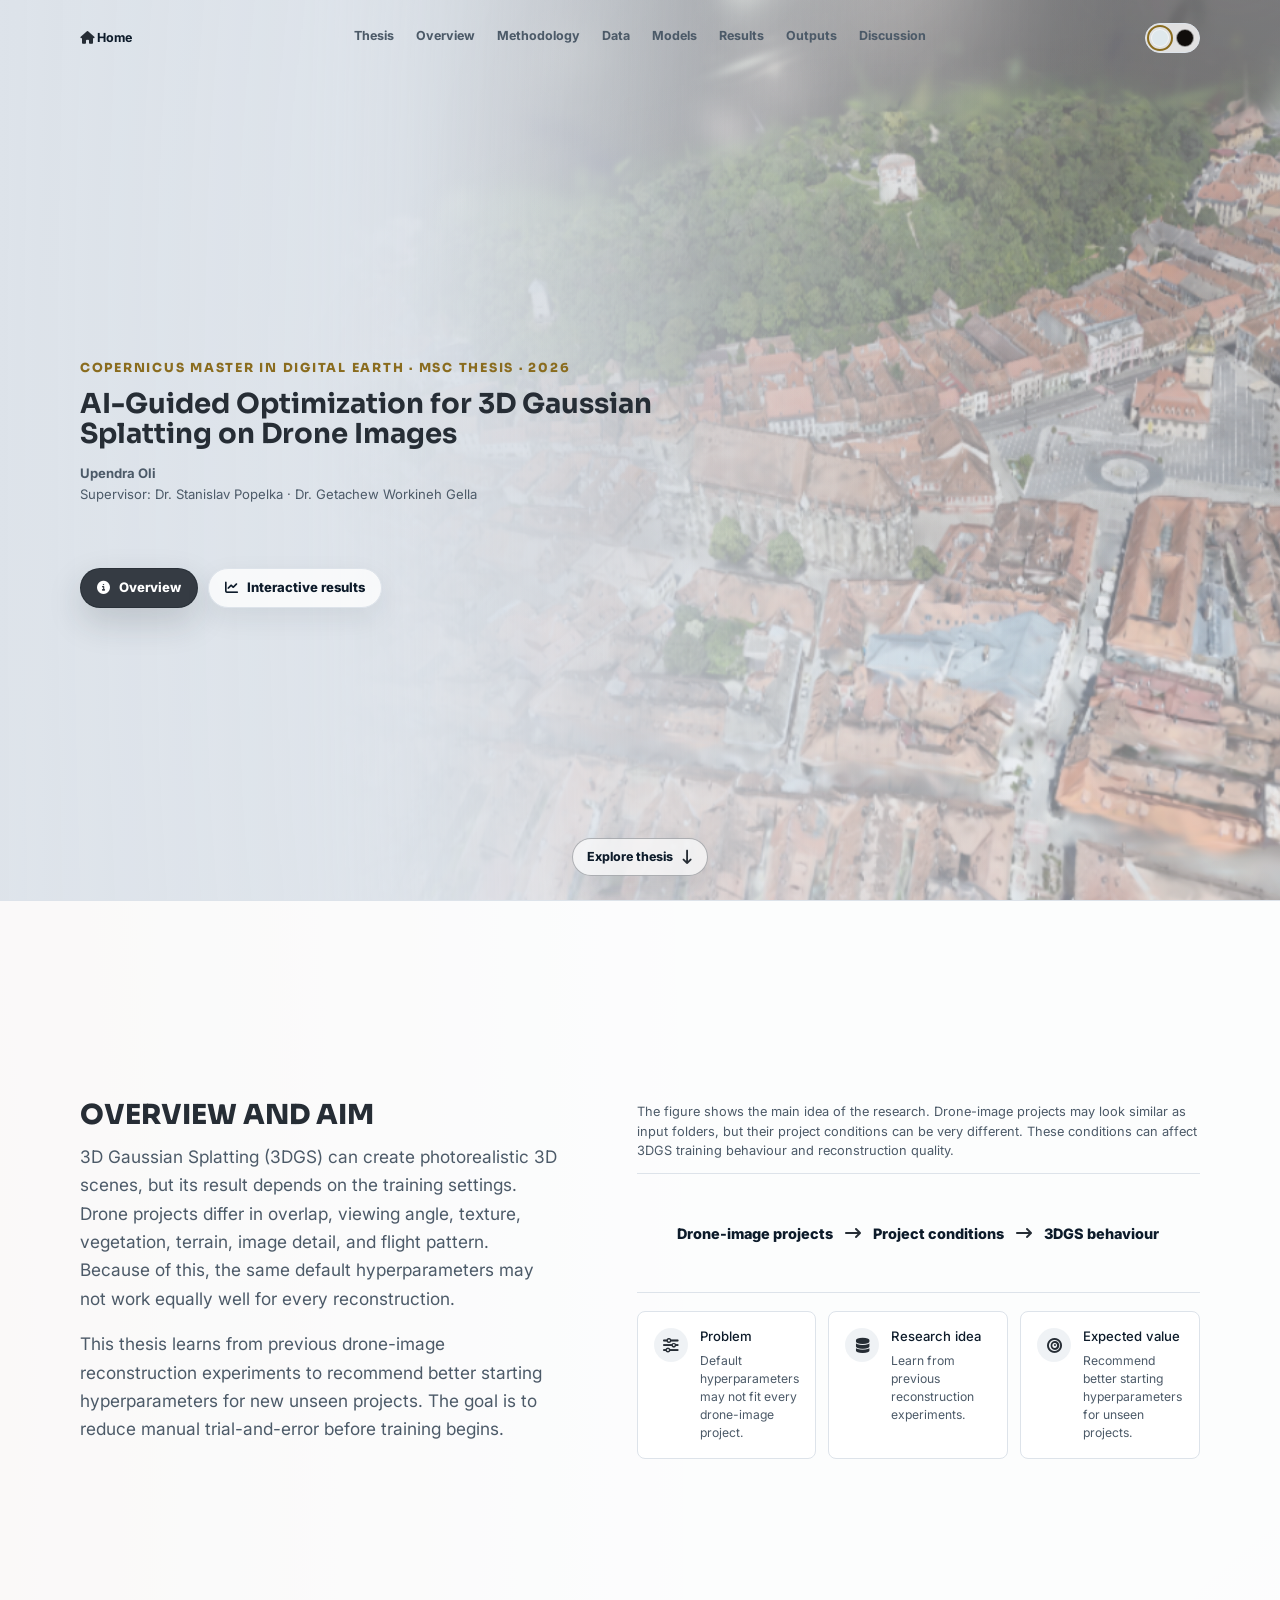
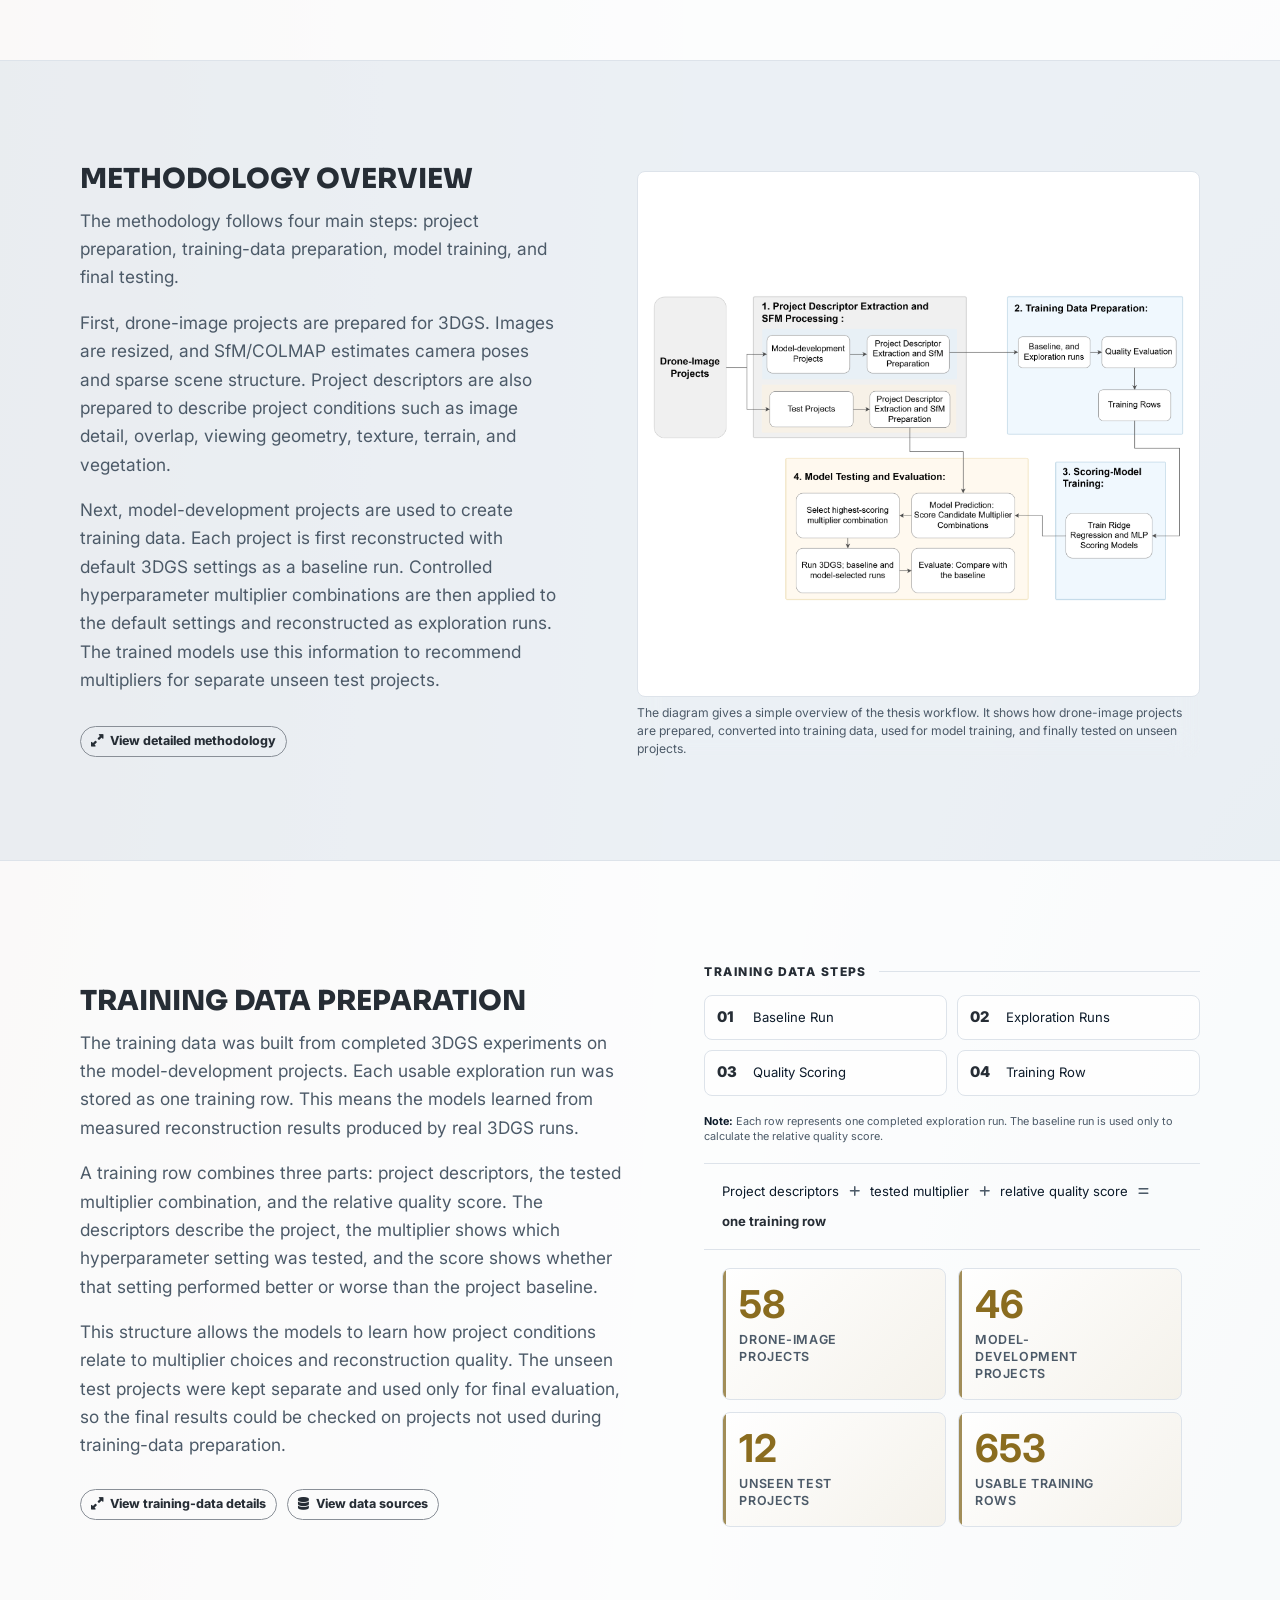
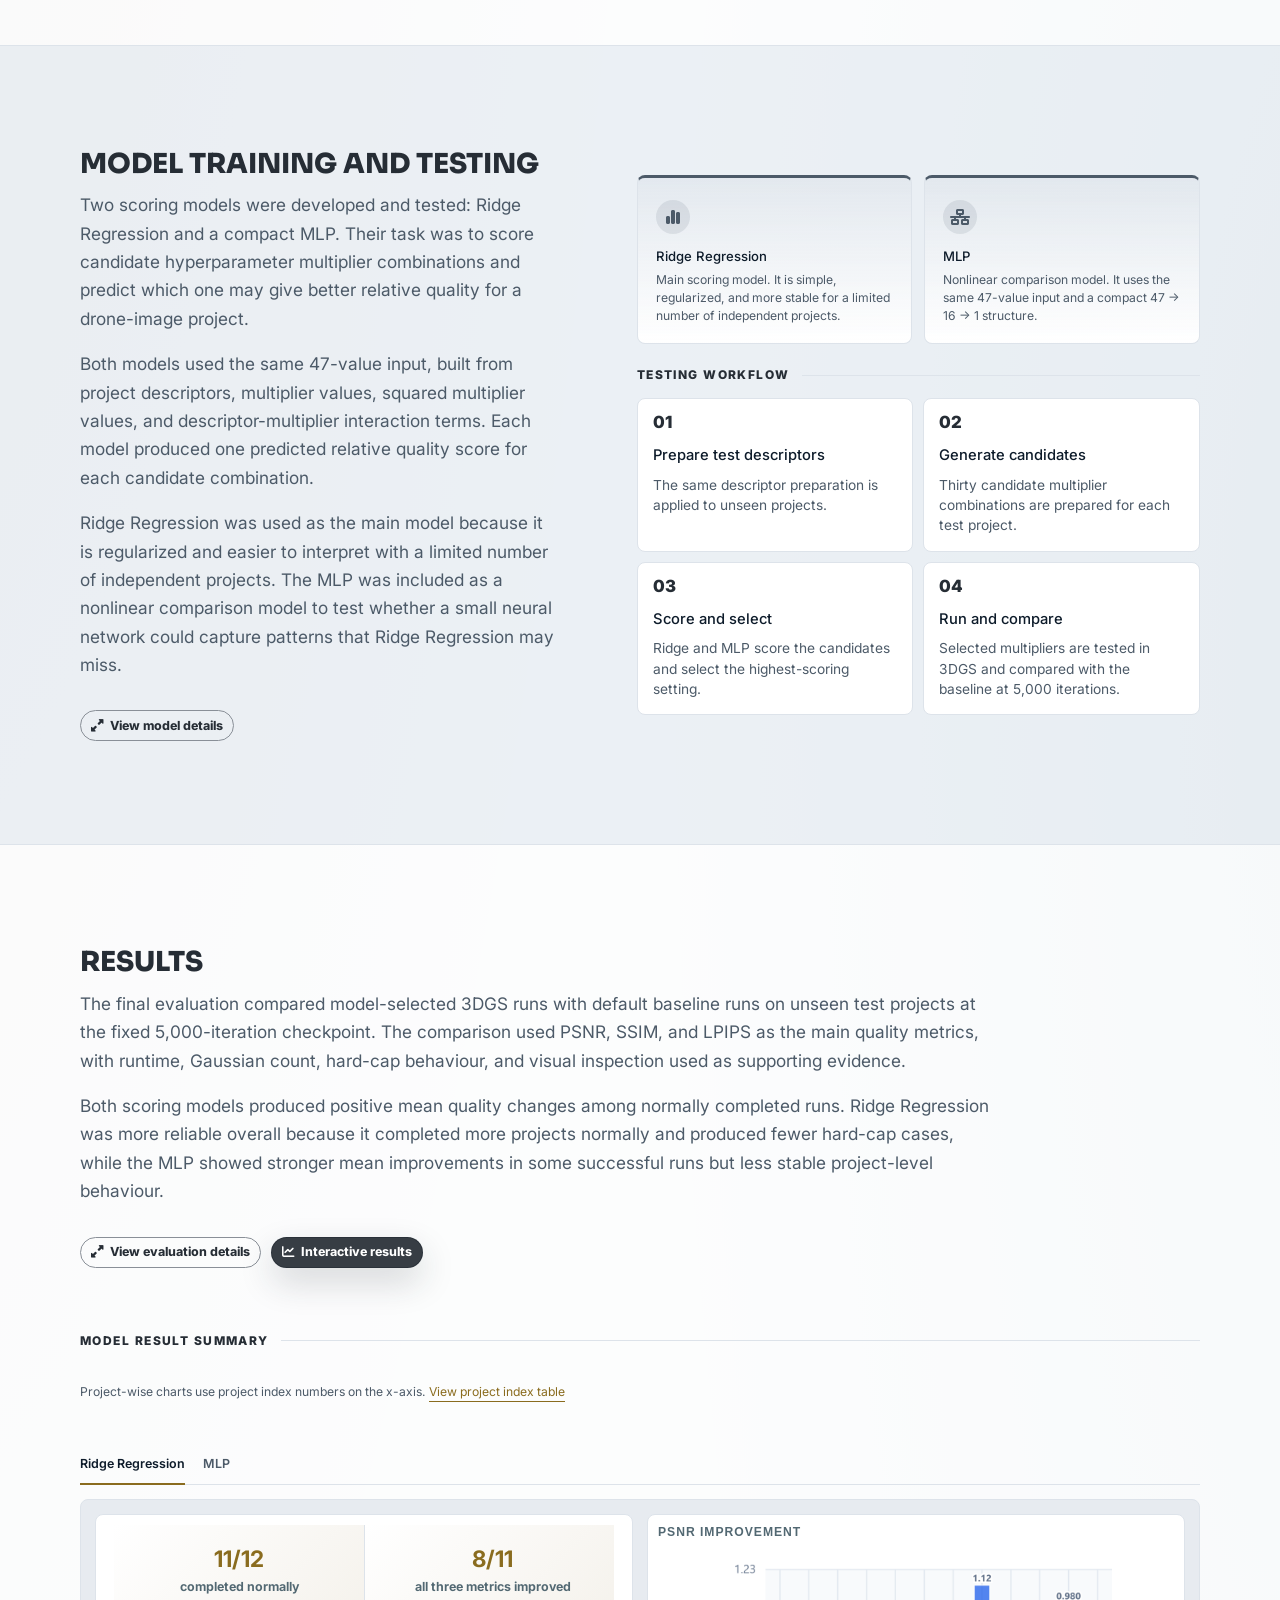
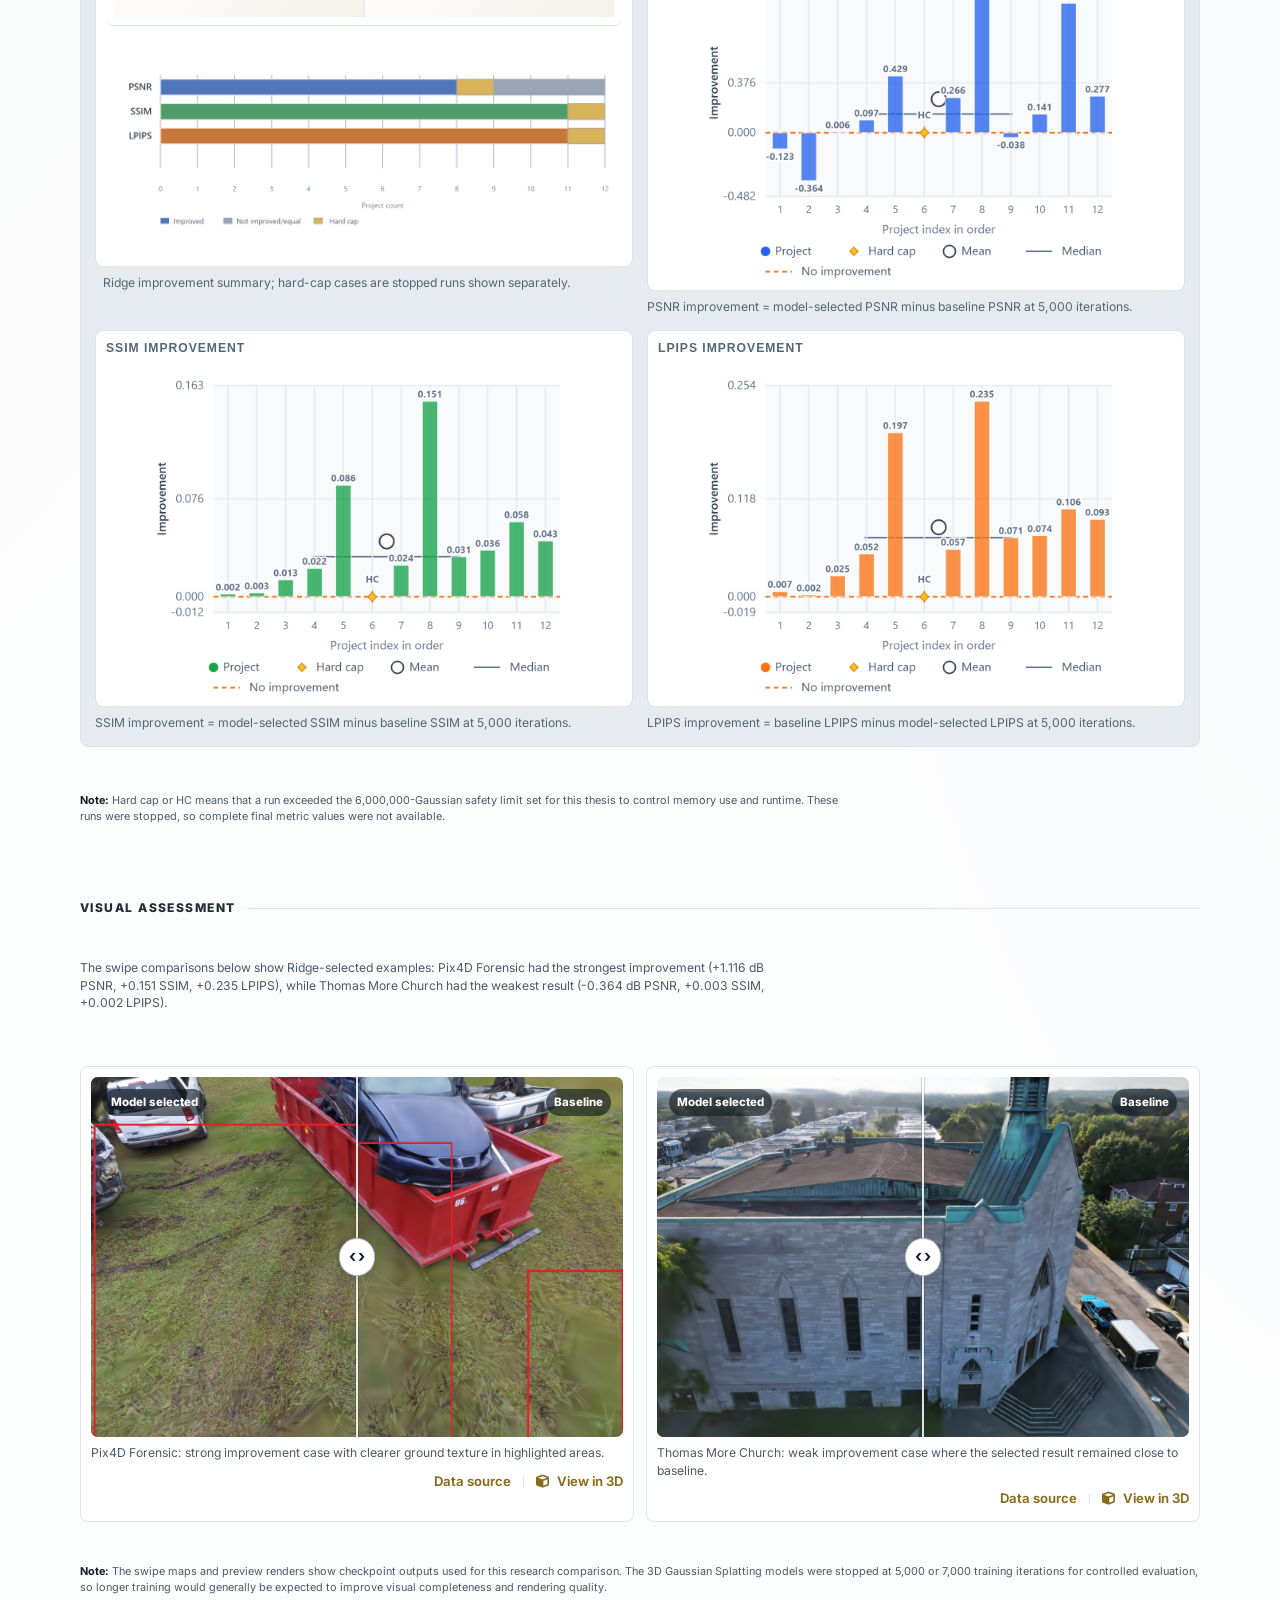
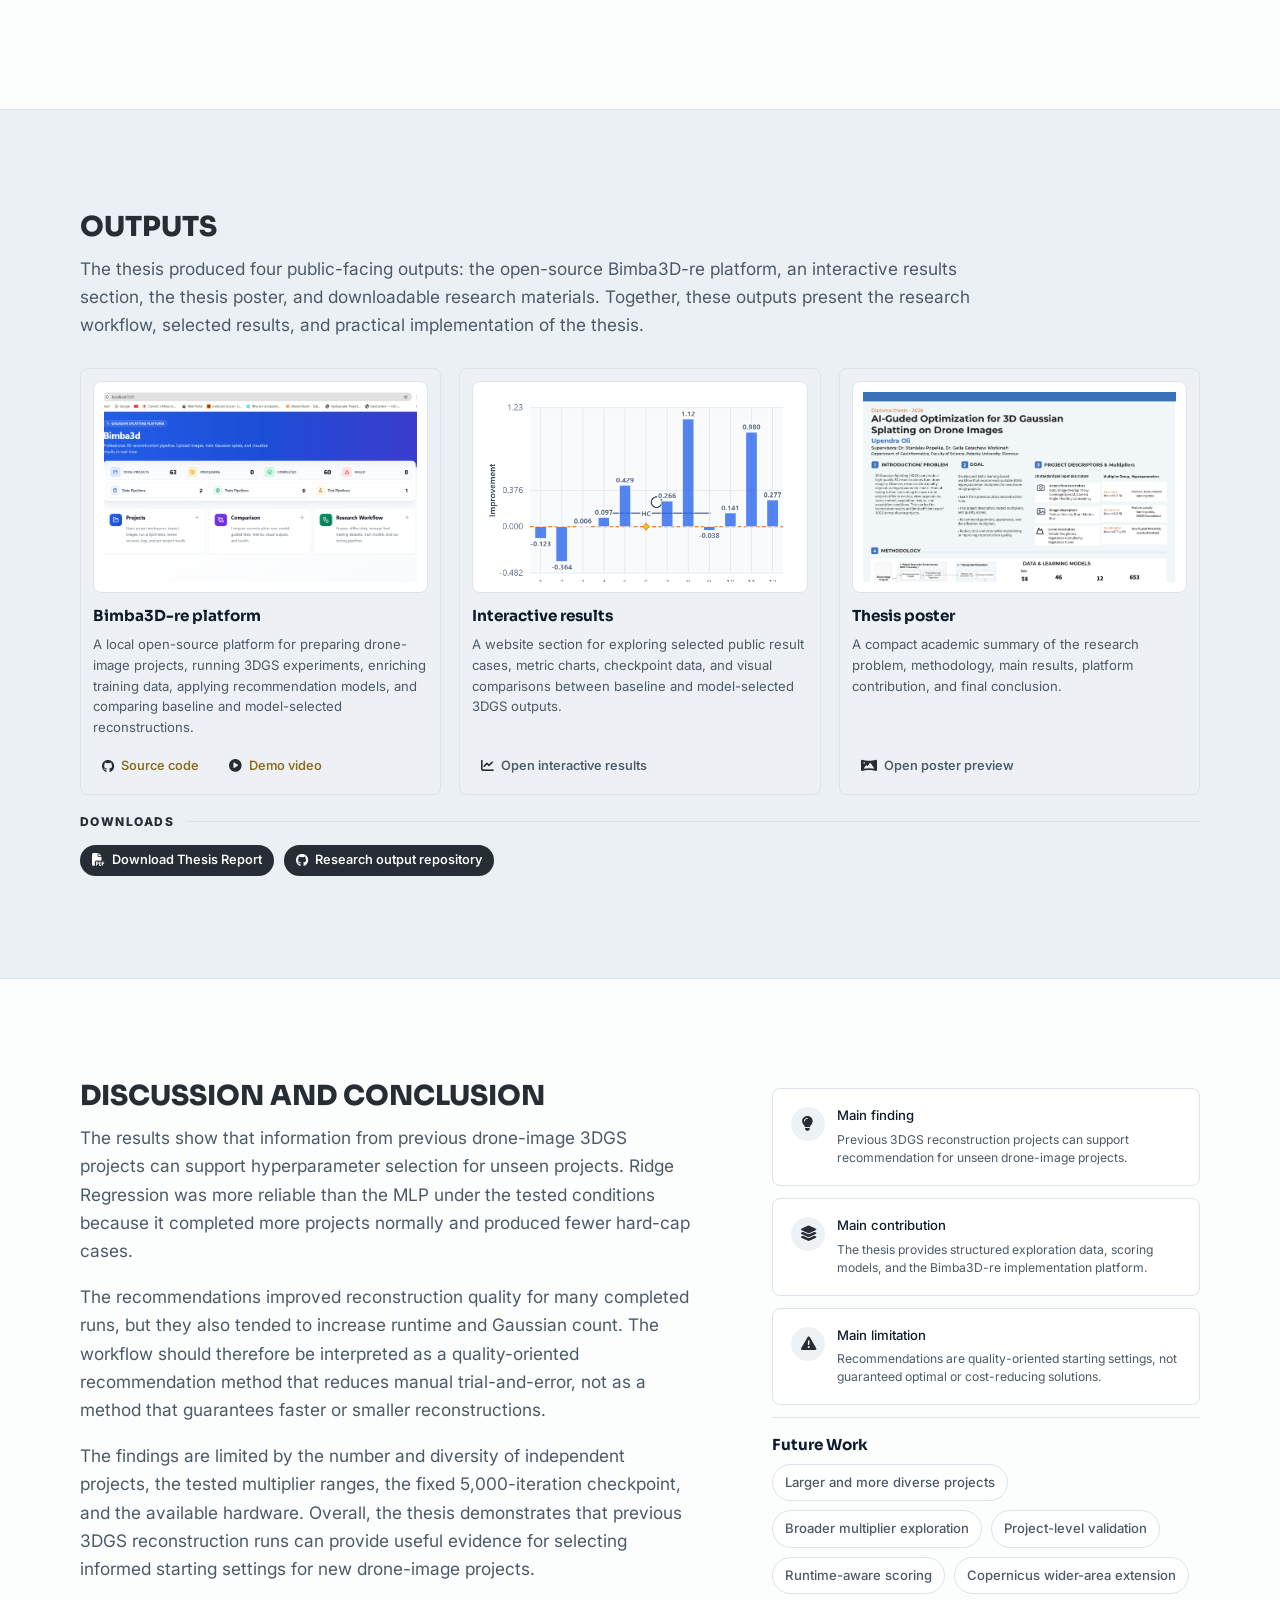
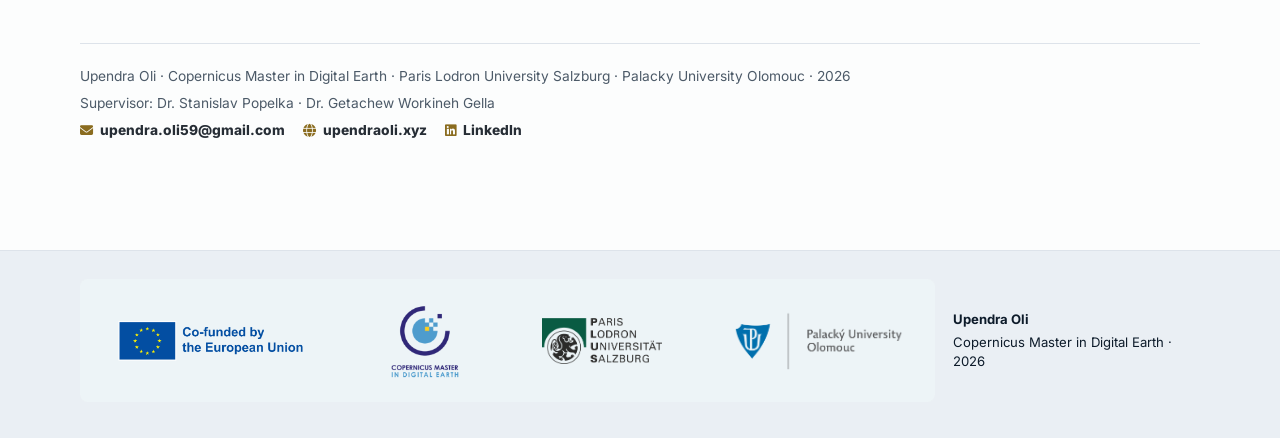
==== pages/thesis.html @ a8cda3ad "Initial thesis website" ====
<!DOCTYPE html>
<html lang="en">
<head>
  <meta charset="UTF-8">
  <meta name="viewport" content="width=device-width, initial-scale=1.0">
  <title>AI-Guided Optimization for 3D Gaussian Splatting on Drone Images</title>
  <meta name="description" content="Master's thesis website by Upendra Oli on AI-guided hyperparameter recommendation for 3D Gaussian Splatting using drone imagery.">
  <link rel="preconnect" href="https://fonts.googleapis.com">
  <link rel="preconnect" href="https://fonts.gstatic.com" crossorigin>
  <link rel="stylesheet" href="https://fonts.googleapis.com/css2?family=Inter:wght@400;500;600;700&family=Sora:wght@500;600;700;800&display=swap">
  <link rel="stylesheet" href="https://cdnjs.cloudflare.com/ajax/libs/font-awesome/6.5.2/css/all.min.css">
  <link rel="stylesheet" href="../css/styles.css">
</head>
<body class="thesis-page research-layout story-layout" data-site-theme="cloud">
  <nav class="thesis-topbar" aria-label="Thesis page navigation">
    <a class="thesis-home-link" href="../index.html" aria-label="Return to home">
      <i class="fa-solid fa-house" aria-hidden="true"></i>
      <span>Home</span>
    </a>
    <button class="thesis-nav-toggle" type="button" aria-label="Open thesis navigation" aria-controls="thesis-topnav" aria-expanded="false">
      <i class="fa-solid fa-bars" aria-hidden="true"></i>
      <span>Menu</span>
    </button>
    <div class="thesis-topnav" id="thesis-topnav">
      <a href="#top">Thesis</a>
      <a href="#overview">Overview</a>
      <a href="#methodology">Methodology</a>
      <a href="#training-data">Data</a>
      <a href="#models">Models</a>
      <a href="#results">Results</a>
      <a href="#outputs">Outputs</a>
      <a href="#discussion">Discussion</a>
    </div>
    <div class="site-theme-toggle floating-theme-toggle" role="group" aria-label="Website theme selector">
      <button type="button" class="is-active" data-site-theme="cloud" aria-label="Light theme" aria-pressed="true"></button>
      <button type="button" data-site-theme="dark" aria-label="Dark theme" aria-pressed="false"></button>
    </div>
  </nav>

  <header class="story-hero" id="top">
    <img class="hero-bg-video" src="../assets/photo/brasov.png" alt="" aria-hidden="true">
    <div class="research-container story-grid">
      <div class="story-hero-copy">
        <p class="section-kicker">Copernicus Master in Digital Earth &middot; MSc Thesis &middot; 2026</p>
        <h1>AI-Guided Optimization for 3D Gaussian Splatting on Drone Images</h1>
        <p class="meta-line">
          <strong>Upendra Oli</strong><br>
          Supervisor: Dr. Stanislav Popelka &middot; Dr. Getachew Workineh Gella
        </p>
        <div class="hero-actions">
          <a href="#overview"><i class="fa-solid fa-circle-info"></i> Overview</a>
          <a href="https://geomatupen.github.io/Thesis-Results-Platform/"><i class="fa-solid fa-chart-line"></i> Interactive results</a>
        </div>
      </div>
    </div>
    <a class="hero-scroll-cue" href="#overview" aria-label="Go to overview section">
      <span>Explore thesis</span>
      <i class="fa-solid fa-arrow-down-long" aria-hidden="true"></i>
    </a>
  </header>

  <main>
    <section class="story-section section-light" id="overview">
      <div class="research-container story-grid">
        <div class="story-copy">
          <p class="section-kicker">Overview and Aim</p>
          <p>3D Gaussian Splatting (3DGS) can create photorealistic 3D scenes, but its result depends on the training settings. Drone projects differ in overlap, viewing angle, texture, vegetation, terrain, image detail, and flight pattern. Because of this, the same default hyperparameters may not work equally well for every reconstruction.</p>
          <p>This thesis learns from previous drone-image reconstruction experiments to recommend better starting hyperparameters for new unseen projects. The goal is to reduce manual trial-and-error before training begins.</p>
        </div>
        <div class="story-visual">
          <p>The figure shows the main idea of the research. Drone-image projects may look similar as input folders, but their project conditions can be very different. These conditions can affect 3DGS training behaviour and reconstruction quality.</p>
          <div class="process-ribbon">
            <span>Drone-image projects</span>
            <i class="fa-solid fa-arrow-right-long"></i>
            <span>Project conditions</span>
            <i class="fa-solid fa-arrow-right-long"></i>
            <span>3DGS behaviour</span>
          </div>
          <div class="summary-strip">
            <article><i class="fa-solid fa-sliders" aria-hidden="true"></i><div><strong>Problem</strong><span>Default hyperparameters may not fit every drone-image project.</span></div></article>
            <article><i class="fa-solid fa-database" aria-hidden="true"></i><div><strong>Research idea</strong><span>Learn from previous reconstruction experiments.</span></div></article>
            <article><i class="fa-solid fa-bullseye" aria-hidden="true"></i><div><strong>Expected value</strong><span>Recommend better starting hyperparameters for unseen projects.</span></div></article>
          </div>
        </div>
      </div>
    </section>

    <section class="story-section section-alt" id="methodology">
      <div class="research-container story-stack">
        <div class="story-grid">
          <div class="story-copy">
            <p class="section-kicker">Methodology Overview</p>
            <p>The methodology follows four main steps: project preparation, training-data preparation, model training, and final testing.</p>
            <p>First, drone-image projects are prepared for 3DGS. Images are resized, and SfM/COLMAP estimates camera poses and sparse scene structure. Project descriptors are also prepared to describe project conditions such as image detail, overlap, viewing geometry, texture, terrain, and vegetation.</p>
            <p>Next, model-development projects are used to create training data. Each project is first reconstructed with default 3DGS settings as a baseline run. Controlled hyperparameter multiplier combinations are then applied to the default settings and reconstructed as exploration runs. The trained models use this information to recommend multipliers for separate unseen test projects.</p>
            <button type="button" class="detail-link" data-detail-target="methodology-detail"><i class="fa-solid fa-up-right-and-down-left-from-center"></i> View detailed methodology</button>
          </div>
          <figure class="figure-card feature-figure">
            <button type="button" class="figure-button" data-modal-src="../assets/figures/figure2_methodology_diagram.png" data-modal-title="Methodology overview workflow">
              <img src="../assets/figures/figure2_methodology_diagram.png" alt="Overview workflow of the learning-based hyperparameter selection process">
            </button>
            <figcaption>The diagram gives a simple overview of the thesis workflow. It shows how drone-image projects are prepared, converted into training data, used for model training, and finally tested on unseen projects.</figcaption>
          </figure>
        </div>
      </div>
    </section>

    <section class="story-section section-light" id="training-data">
      <div class="research-container story-grid compact-story-grid">
        <div class="story-copy">
          <p class="section-kicker">Training Data Preparation</p>
          <p>The training data was built from completed 3DGS experiments on the model-development projects. Each usable exploration run was stored as one training row. This means the models learned from measured reconstruction results produced by real 3DGS runs.</p>
          <p>A training row combines three parts: project descriptors, the tested multiplier combination, and the relative quality score. The descriptors describe the project, the multiplier shows which hyperparameter setting was tested, and the score shows whether that setting performed better or worse than the project baseline.</p>
          <p>This structure allows the models to learn how project conditions relate to multiplier choices and reconstruction quality. The unseen test projects were kept separate and used only for final evaluation, so the final results could be checked on projects not used during training-data preparation.</p>
          <div class="section-action-row">
            <button type="button" class="detail-link" data-detail-target="training-data-detail"><i class="fa-solid fa-up-right-and-down-left-from-center"></i> View training-data details</button>
            <button type="button" class="detail-link" data-detail-target="data-sources-detail"><i class="fa-solid fa-database"></i> View data sources</button>
          </div>
        </div>
        <div>
          <p class="subsection-label">Training data steps</p>
          <ol class="compact-step-list" aria-label="Training data preparation steps">
            <li>baseline run</li>
            <li>exploration runs</li>
            <li>quality scoring</li>
            <li>training row</li>
          </ol>
          <p class="visual-note training-step-note"><strong>Note:</strong> Each row represents one completed exploration run. The baseline run is used only to calculate the relative quality score.</p>
          <div class="training-equation">
            <span>Project descriptors</span>
            <i class="fa-solid fa-plus"></i>
            <span>tested multiplier</span>
            <i class="fa-solid fa-plus"></i>
            <span>relative quality score</span>
            <i class="fa-solid fa-equals"></i>
            <strong>one training row</strong>
          </div>
          <div class="metric-strip compact-metrics" role="group" aria-label="Dataset summary">
            <article><strong>58</strong><span>drone-image projects</span></article>
            <article><strong>46</strong><span>model-development projects</span></article>
            <article><strong>12</strong><span>unseen test projects</span></article>
            <article><strong>653</strong><span>usable training rows</span></article>
          </div>
        </div>
      </div>
    </section>

    <section class="story-section section-alt" id="models">
      <div class="research-container story-stack">
        <div class="story-grid">
          <div class="story-copy">
            <p class="section-kicker">Model Training and Testing</p>
            <p>Two scoring models were developed and tested: Ridge Regression and a compact MLP. Their task was to score candidate hyperparameter multiplier combinations and predict which one may give better relative quality for a drone-image project.</p>
            <p>Both models used the same 47-value input, built from project descriptors, multiplier values, squared multiplier values, and descriptor-multiplier interaction terms. Each model produced one predicted relative quality score for each candidate combination.</p>
            <p>Ridge Regression was used as the main model because it is regularized and easier to interpret with a limited number of independent projects. The MLP was included as a nonlinear comparison model to test whether a small neural network could capture patterns that Ridge Regression may miss.</p>
            <button type="button" class="detail-link" data-detail-target="models-detail"><i class="fa-solid fa-up-right-and-down-left-from-center"></i> View model details</button>
          </div>
          <div>
            <div class="method-card-row model-card-row inline-model-cards">
              <article><i class="fa-solid fa-chart-simple"></i><strong>Ridge Regression</strong><span>Main scoring model. It is simple, regularized, and more stable for a limited number of independent projects.</span></article>
              <article><i class="fa-solid fa-network-wired"></i><strong>MLP</strong><span>Nonlinear comparison model. It uses the same 47-value input and a compact 47 -> 16 -> 1 structure.</span></article>
            </div>
            <p class="subsection-label">Testing workflow</p>
            <div class="numbered-list objective-list testing-steps model-testing-steps">
              <article><span>01</span><strong>Prepare test descriptors</strong><p>The same descriptor preparation is applied to unseen projects.</p></article>
              <article><span>02</span><strong>Generate candidates</strong><p>Thirty candidate multiplier combinations are prepared for each test project.</p></article>
              <article><span>03</span><strong>Score and select</strong><p>Ridge and MLP score the candidates and select the highest-scoring setting.</p></article>
              <article><span>04</span><strong>Run and compare</strong><p>Selected multipliers are tested in 3DGS and compared with the baseline at 5,000 iterations.</p></article>
            </div>
          </div>
        </div>
      </div>
    </section>

    <section class="story-section section-light" id="results">
      <div class="research-container story-stack">
        <div class="story-copy story-copy-wide">
          <p class="section-kicker">Results</p>
          <p>The final evaluation compared model-selected 3DGS runs with default baseline runs on unseen test projects at the fixed 5,000-iteration checkpoint. The comparison used PSNR, SSIM, and LPIPS as the main quality metrics, with runtime, Gaussian count, hard-cap behaviour, and visual inspection used as supporting evidence.</p>
          <p>Both scoring models produced positive mean quality changes among normally completed runs. Ridge Regression was more reliable overall because it completed more projects normally and produced fewer hard-cap cases, while the MLP showed stronger mean improvements in some successful runs but less stable project-level behaviour.</p>
          <div class="result-section-actions">
            <button type="button" class="detail-link" data-detail-target="results-detail"><i class="fa-solid fa-up-right-and-down-left-from-center"></i> View evaluation details</button>
            <a class="detail-link detail-link-primary" href="https://geomatupen.github.io/Thesis-Results-Platform/"><i class="fa-solid fa-chart-line"></i> Interactive results</a>
          </div>
        </div>
        <p class="subsection-label">Model result summary</p>
        <p class="visual-note result-index-note">Project-wise charts use project index numbers on the x-axis. <button type="button" class="inline-detail-link" data-detail-target="project-index-detail">View project index table</button></p>
        <div class="tabs result-model-tabs" data-tabs>
          <div class="tab-list result-model-tab-list" role="tablist" aria-label="Model result summary selector">
            <button type="button" class="tab is-active" data-tab="ridge-results-panel" role="tab" aria-selected="true">Ridge Regression</button>
            <button type="button" class="tab" data-tab="mlp-results-panel" role="tab" aria-selected="false">MLP</button>
          </div>
          <article class="tab-panel result-model-panel is-active" data-panel="ridge-results-panel" role="tabpanel">
            <div class="result-chart-grid">
              <figure class="figure-card result-chart result-overview-chart">
                <div class="result-overview-surface">
                  <div class="metric-strip result-metrics result-text-summary result-chart-summary" role="group" aria-label="Ridge result highlights">
                    <article><strong>11/12</strong><span>completed normally</span></article>
                    <article><strong>8/11</strong><span>all three metrics improved</span></article>
                  </div>
                  <button type="button" class="figure-button" data-modal-src="../assets/figures/figure14a_final_metric_win_loss_summary.png" data-modal-title="Ridge metric improvement summary">
                    <img src="../assets/figures/figure14a_final_metric_win_loss_summary.png" alt="Ridge metric improvement summary chart">
                  </button>
                </div>
                <figcaption>Ridge improvement summary; hard-cap cases are stopped runs shown separately.</figcaption>
              </figure>
              <figure class="figure-card result-detail-chart"><button type="button" class="figure-button" data-modal-src="../assets/figures/figure20_ridge_final_metric_improvement_psnr.png" data-modal-title="Ridge PSNR differences"><span class="result-chart-title">PSNR Improvement</span><img src="../assets/figures/figure20_ridge_final_metric_improvement_psnr.png" alt="Ridge project-wise PSNR difference chart"></button><figcaption>PSNR improvement = model-selected PSNR minus baseline PSNR at 5,000 iterations.</figcaption></figure>
              <figure class="figure-card result-detail-chart"><button type="button" class="figure-button" data-modal-src="../assets/figures/figure20_ridge_final_metric_improvement_ssim.png" data-modal-title="Ridge SSIM differences"><span class="result-chart-title">SSIM Improvement</span><img src="../assets/figures/figure20_ridge_final_metric_improvement_ssim.png" alt="Ridge project-wise SSIM difference chart"></button><figcaption>SSIM improvement = model-selected SSIM minus baseline SSIM at 5,000 iterations.</figcaption></figure>
              <figure class="figure-card result-detail-chart"><button type="button" class="figure-button" data-modal-src="../assets/figures/figure20_ridge_final_metric_improvement_lpips.png" data-modal-title="Ridge LPIPS improvements"><span class="result-chart-title">LPIPS Improvement</span><img src="../assets/figures/figure20_ridge_final_metric_improvement_lpips.png" alt="Ridge project-wise LPIPS improvement chart"></button><figcaption>LPIPS improvement = baseline LPIPS minus model-selected LPIPS at 5,000 iterations.</figcaption></figure>
            </div>
          </article>
          <article class="tab-panel result-model-panel" data-panel="mlp-results-panel" role="tabpanel">
            <div class="result-chart-grid">
              <figure class="figure-card result-chart result-overview-chart">
                <div class="result-overview-surface">
                  <div class="metric-strip result-metrics result-text-summary result-chart-summary" role="group" aria-label="MLP result highlights">
                    <article><strong>10/12</strong><span>completed normally</span></article>
                    <article><strong>6/10</strong><span>all three metrics improved</span></article>
                  </div>
                  <button type="button" class="figure-button" data-modal-src="../assets/figures/figure14b_final_metric_win_loss_summary.png" data-modal-title="MLP metric improvement summary">
                    <img src="../assets/figures/figure14b_final_metric_win_loss_summary.png" alt="MLP metric improvement summary chart">
                  </button>
                </div>
                <figcaption>MLP improvement summary; hard-cap cases are stopped runs shown separately.</figcaption>
              </figure>
              <figure class="figure-card result-detail-chart"><button type="button" class="figure-button" data-modal-src="../assets/figures/figure22_mlp_final_metric_improvement_psnr.png" data-modal-title="MLP PSNR differences"><span class="result-chart-title">PSNR Improvement</span><img src="../assets/figures/figure22_mlp_final_metric_improvement_psnr.png" alt="MLP project-wise PSNR difference chart"></button><figcaption>PSNR improvement = model-selected PSNR minus baseline PSNR at 5,000 iterations.</figcaption></figure>
              <figure class="figure-card result-detail-chart"><button type="button" class="figure-button" data-modal-src="../assets/figures/figure22_mlp_final_metric_improvement_ssim.png" data-modal-title="MLP SSIM differences"><span class="result-chart-title">SSIM Improvement</span><img src="../assets/figures/figure22_mlp_final_metric_improvement_ssim.png" alt="MLP project-wise SSIM difference chart"></button><figcaption>SSIM improvement = model-selected SSIM minus baseline SSIM at 5,000 iterations.</figcaption></figure>
              <figure class="figure-card result-detail-chart"><button type="button" class="figure-button" data-modal-src="../assets/figures/figure22_mlp_final_metric_improvement_lpips.png" data-modal-title="MLP LPIPS improvements"><span class="result-chart-title">LPIPS Improvement</span><img src="../assets/figures/figure22_mlp_final_metric_improvement_lpips.png" alt="MLP project-wise LPIPS improvement chart"></button><figcaption>LPIPS improvement = baseline LPIPS minus model-selected LPIPS at 5,000 iterations.</figcaption></figure>
            </div>
          </article>
        </div>
        <p class="visual-note chart-term-note"><strong>Note:</strong> Hard cap or HC means that a run exceeded the 6,000,000-Gaussian safety limit set for this thesis to control memory use and runtime. These runs were stopped, so complete final metric values were not available.</p>
        <p class="subsection-label">Visual assessment</p>
        <p class="visual-note">The swipe comparisons below show Ridge-selected examples: Pix4D Forensic had the strongest improvement (+1.116 dB PSNR, +0.151 SSIM, +0.235 LPIPS), while Thomas More Church had the weakest result (-0.364 dB PSNR, +0.003 SSIM, +0.002 LPIPS).</p>
        <div class="visual-case-grid">
          <figure class="figure-card compare-card">
            <div class="image-compare" style="--split: 50%">
              <img src="../assets/figures/figure21a_baseline_preview_005000_a.png" alt="Pix4D Forensic baseline reconstruction preview">
              <div class="compare-after">
                <img src="../assets/figures/figure21b_model_preview_005000_a.png" alt="Pix4D Forensic Ridge-selected reconstruction preview">
              </div>
              <span class="compare-label compare-label-before">Baseline</span>
              <span class="compare-label compare-label-after">Model selected</span>
              <input type="range" min="0" max="100" value="50" aria-label="Swipe Pix4D Forensic baseline and model-selected result">
            </div>
            <figcaption>Pix4D Forensic: strong improvement case with clearer ground texture in highlighted areas.</figcaption>
            <div class="visual-card-actions">
              <a class="visual-data-link" href="https://support.pix4d.com/hc/en-us/articles/360000235126" target="_blank" rel="noreferrer">Data source</a>
              <a class="visual-3d-link" href="https://geomatupen.github.io/Thesis-Results-Platform/splat_viewer.html?run=ridge-5k&amp;project=pix4d-forensic&amp;layer=model" title="View Pix4D Forensic Ridge-selected splat in 3D">
                <i class="fa-solid fa-cube" aria-hidden="true" title="View Pix4D Forensic Ridge-selected splat in 3D"></i>
                View in 3D
              </a>
            </div>
          </figure>
          <figure class="figure-card compare-card">
            <div class="image-compare" style="--split: 50%">
              <img src="../assets/figures/figure21c_baseline_preview_005000.png" alt="Thomas More Church baseline reconstruction preview">
              <div class="compare-after">
                <img src="../assets/figures/figure21d_model_preview_005000.png" alt="Thomas More Church Ridge-selected reconstruction preview">
              </div>
              <span class="compare-label compare-label-before">Baseline</span>
              <span class="compare-label compare-label-after">Model selected</span>
              <input type="range" min="0" max="100" value="50" aria-label="Swipe Thomas More Church baseline and model-selected result">
            </div>
            <figcaption>Thomas More Church: weak improvement case where the selected result remained close to baseline.</figcaption>
            <div class="visual-card-actions">
              <a class="visual-data-link" href="https://zenodo.org/records/13732644" target="_blank" rel="noreferrer">Data source</a>
              <a class="visual-3d-link" href="https://geomatupen.github.io/Thesis-Results-Platform/splat_viewer.html?run=ridge-5k&amp;project=thomas-more-church&amp;layer=model" title="View Thomas More Church Ridge-selected splat in 3D">
                <i class="fa-solid fa-cube" aria-hidden="true" title="View Thomas More Church Ridge-selected splat in 3D"></i>
                View in 3D
              </a>
            </div>
          </figure>
        </div>
        <p class="results-preview-note thesis-preview-note"><strong>Note:</strong> The swipe maps and preview renders show checkpoint outputs used for this research comparison. The 3D Gaussian Splatting models were stopped at 5,000 or 7,000 training iterations for controlled evaluation, so longer training would generally be expected to improve visual completeness and rendering quality.</p>
      </div>
    </section>

    <section class="story-section outputs-section section-alt" id="outputs">
      <div class="research-container story-stack">
        <div class="section-heading">
          <p class="section-kicker">Outputs</p>
          <p>The thesis produced four public-facing outputs: the open-source Bimba3D-re platform, an interactive results section, the thesis poster, and downloadable research materials. Together, these outputs present the research workflow, selected results, and practical implementation of the thesis.</p>
        </div>
        <div class="output-showcase">
          <article class="output-item output-card-clickable" tabindex="0" data-detail-target="bimba-platform-detail">
            <figure class="figure-card">
              <img class="output-preview-img" src="../assets/figures/platform_homepage.png" alt="Bimba3D-re project dashboard screenshot">
            </figure>
            <div>
              <h3>Bimba3D-re platform</h3>
              <p>A local open-source platform for preparing drone-image projects, running 3DGS experiments, enriching training data, applying recommendation models, and comparing baseline and model-selected reconstructions.</p>
              <div class="output-links">
                <a href="https://github.com/geomatupen/bimba3d-re" target="_blank" rel="noreferrer"><i class="fa-brands fa-github"></i> Source code</a>
                <a href="https://drive.google.com/file/d/1e_Z0Dmww-5Wz0xdf7Aiz-0W82zdd12_t/view?usp=sharing" target="_blank" rel="noreferrer"><i class="fa-solid fa-circle-play"></i> Demo video</a>
              </div>
            </div>
          </article>
          <a class="output-item output-card-clickable output-card-link" href="https://geomatupen.github.io/Thesis-Results-Platform/">
            <figure class="figure-card">
              <img class="output-preview-img" src="../assets/figures/figure20_ridge_final_metric_improvement_psnr.png" alt="Interactive results metric comparison chart preview">
            </figure>
            <div>
              <h3>Interactive results</h3>
              <p>A website section for exploring selected public result cases, metric charts, checkpoint data, and visual comparisons between baseline and model-selected 3DGS outputs.</p>
              <div class="output-links">
                <span><i class="fa-solid fa-chart-line"></i> Open interactive results</span>
              </div>
            </div>
          </a>
          <article class="output-item output-card-clickable" tabindex="0" data-output-preview="../assets/photo/poster4.png" data-output-title="Thesis poster preview" data-output-actions="true" data-output-download="thesis_poster_preview.png">
            <figure class="figure-card poster-preview">
              <img class="output-preview-img" src="../assets/photo/poster4.png" alt="Thesis poster thumbnail">
            </figure>
            <div>
              <h3>Thesis poster</h3>
              <p>A compact academic summary of the research problem, methodology, main results, platform contribution, and final conclusion.</p>
              <div class="output-links">
                <span><i class="fa-solid fa-panorama"></i> Open poster preview</span>
              </div>
            </div>
          </article>
        </div>
        <div class="output-download-strip" role="group" aria-label="Downloads">
          <p class="subsection-label">Downloads</p>
          <div>
            <a class="output-action-primary" href="../assets/downloads/Final Thesis Report Draft - Upendra Oli1.pdf" download><i class="fa-solid fa-file-pdf"></i> Download Thesis Report</a>
            <a class="output-action-secondary" href="https://github.com/geomatupen/Bimba3d-re_research_outputs" target="_blank" rel="noreferrer"><i class="fa-brands fa-github"></i> Research output repository</a>
          </div>
        </div>
      </div>
    </section>

    <section class="story-section closing-section section-light" id="discussion">
      <div class="research-container story-stack">
        <div class="story-grid">
          <div class="story-copy">
            <p class="section-kicker">Discussion and Conclusion</p>
            <p>The results show that information from previous drone-image 3DGS projects can support hyperparameter selection for unseen projects. Ridge Regression was more reliable than the MLP under the tested conditions because it completed more projects normally and produced fewer hard-cap cases.</p>
            <p>The recommendations improved reconstruction quality for many completed runs, but they also tended to increase runtime and Gaussian count. The workflow should therefore be interpreted as a quality-oriented recommendation method that reduces manual trial-and-error, not as a method that guarantees faster or smaller reconstructions.</p>
            <p>The findings are limited by the number and diversity of independent projects, the tested multiplier ranges, the fixed 5,000-iteration checkpoint, and the available hardware. Overall, the thesis demonstrates that previous 3DGS reconstruction runs can provide useful evidence for selecting informed starting settings for new drone-image projects.</p>
          </div>
          <div class="conclusion-cards">
            <article><i class="fa-solid fa-lightbulb" aria-hidden="true"></i><div><strong>Main finding</strong><span>Previous 3DGS reconstruction projects can support recommendation for unseen drone-image projects.</span></div></article>
            <article><i class="fa-solid fa-layer-group" aria-hidden="true"></i><div><strong>Main contribution</strong><span>The thesis provides structured exploration data, scoring models, and the Bimba3D-re implementation platform.</span></div></article>
            <article><i class="fa-solid fa-triangle-exclamation" aria-hidden="true"></i><div><strong>Main limitation</strong><span>Recommendations are quality-oriented starting settings, not guaranteed optimal or cost-reducing solutions.</span></div></article>
            <div class="future-work-panel">
              <h3>Future Work</h3>
              <div class="chip-row">
                <span>Larger and more diverse projects</span>
                <span>Broader multiplier exploration</span>
                <span>Project-level validation</span>
                <span>Runtime-aware scoring</span>
                <span>Copernicus wider-area extension</span>
              </div>
            </div>
          </div>
        </div>
        <div class="compact-contact">
          <p>Upendra Oli &middot; Copernicus Master in Digital Earth &middot; Paris Lodron University Salzburg &middot; Palacky University Olomouc &middot; 2026</p>
          <p>Supervisor: Dr. Stanislav Popelka &middot; Dr. Getachew Workineh Gella</p>
          <p class="contact-icon-row">
            <a href="mailto:upendra.oli59@gmail.com"><i class="fa-solid fa-envelope"></i> upendra.oli59@gmail.com</a>
            <a href="https://upendraoli.xyz" target="_blank" rel="noreferrer"><i class="fa-solid fa-globe"></i> upendraoli.xyz</a>
            <a href="https://www.linkedin.com/in/upendra-oli-4a8986a0/" target="_blank" rel="noreferrer"><i class="fa-brands fa-linkedin"></i> LinkedIn</a>
          </p>
        </div>
      </div>
    </section>
  </main>

  <footer class="research-footer story-footer">
    <div class="research-container footer-inner">
      <div class="footer-logos" role="group" aria-label="Institution logos">
        <span class="footer-logo-tile footer-logo-eu"><img src="../logos/co_founded_by_eu/EN_Co-Funded_by_the_EU_POS_horizontal.png" alt="Co-funded by the European Union"></span>
        <span class="footer-logo-tile footer-logo-cde"><img src="../logos/CDE/CDE_logo_vertical.png" alt="Copernicus Master in Digital Earth"></span>
        <span class="footer-logo-tile footer-logo-plus"><img src="../logos/PLUS_logos/Logo_4c_schwarze_Schrift.png" alt="Paris Lodron University Salzburg"></span>
        <span class="footer-logo-tile footer-logo-upol"><img src="../logos/UPOL_logos/UP_logo_horizont_en.png" alt="Palacky University Olomouc"></span>
      </div>
      <p class="footer-identity"><strong>Upendra Oli</strong><span>Copernicus Master in Digital Earth &middot; 2026</span></p>
      <a class="footer-top-link" href="#top" aria-label="Back to top"><i class="fa-solid fa-arrow-up"></i><span>Back to top</span></a>
    </div>
  </footer>

  <dialog class="figure-modal" id="figure-modal" aria-label="Expanded figure">
    <button class="modal-close" type="button" aria-label="Close expanded figure">Close</button>
    <figure>
      <img src="" alt="">
      <figcaption></figcaption>
      <div class="figure-modal-actions" hidden>
        <a class="figure-modal-open" href="#" target="_blank" rel="noreferrer"><i class="fa-solid fa-arrow-up-right-from-square"></i> Open in new tab</a>
        <a class="figure-modal-download" href="#" download><i class="fa-solid fa-download"></i> Download</a>
      </div>
    </figure>
  </dialog>

  <dialog class="detail-modal" id="detail-modal" aria-label="Detailed thesis section">
    <button class="modal-close" type="button" aria-label="Close details">Close</button>
    <div class="detail-modal-content"></div>
  </dialog>

  <template id="methodology-detail">
    <p class="section-kicker">Methodology Overview</p>
    <h2>Detailed Methodology</h2>
    <figure class="figure-card modal-feature-figure">
      <button type="button" class="figure-button" data-modal-src="../assets/figures/figure3_detailed_methodology_diagram.png" data-modal-title="Detailed learning-based hyperparameter selection workflow">
        <img src="../assets/figures/figure3_detailed_methodology_diagram.png" alt="Detailed workflow of the learning-based hyperparameter selection process">
      </button>
      <figcaption>The full workflow links project preparation, training-data generation, scoring-model training, and final testing.</figcaption>
    </figure>
    <p>The detailed methodology is organized into four stages.</p>
    <p>In the first stage, the drone-image projects are prepared. The images are resized for consistent processing, and SfM/COLMAP is used to estimate camera poses and sparse scene structure. These outputs are needed before 3D Gaussian Splatting training can start. Project descriptors are also prepared in this stage. They summarize project conditions such as image scale, overlap, coverage, viewing geometry, texture, blur risk, terrain variation, and vegetation.</p>
    <p>In the second stage, training data is created from the model-development projects. Each project is first processed with default 3DGS settings to create a baseline. Then, controlled exploration runs are carried out using grouped hyperparameter multipliers. The selected settings are grouped into geometry, appearance, and densification multipliers, so the search stays practical and easier to understand.</p>
    <p>After each exploration run, the reconstruction quality is compared with the baseline of the same project. PSNR, SSIM, and LPIPS are used as quality metrics. These values are combined into a relative quality score, which becomes the learning target for the scoring models. A positive relative score means the tested multiplier combination performed better than the default baseline for that project.</p>
    <p>In the third stage, the scoring models are trained. Each training row contains the project descriptors, one tested multiplier combination, and the relative quality score for that run. Ridge Regression is used as the main scoring model, while a compact MLP is trained as a nonlinear comparison model.</p>
    <p>In the fourth stage, the trained models are tested on unseen projects. For each test project, candidate multiplier combinations are generated and scored. The highest-scoring combination is selected and used in an actual 3DGS run. The model-selected run is then compared with the default baseline using PSNR, SSIM, LPIPS, runtime, Gaussian count, and visual inspection.</p>
  </template>

  <template id="training-data-detail">
    <p class="section-kicker">Training Data Preparation</p>
    <h2>Detailed Training Data Preparation</h2>
    <div class="training-detail-flow">
      <p>The training data came from model-development projects and was built from completed 3DGS experiments. Each usable row links project descriptors, one tested multiplier combination, and the relative quality score from that run.</p>

      <section>
        <h3>Step 1: Baseline and exploration runs</h3>
        <p>Each model-development project is first reconstructed with default 3DGS settings to create a project-specific baseline. Controlled exploration runs are then generated by applying sampled multiplier combinations to the default settings. Each exploration run is later compared with the baseline from the same project.</p>
        <p>The Latin hypercube sampling diagram shows how the multiplier combinations were distributed across the tested multiplier space. This helped create varied training examples without testing every possible parameter combination.</p>
        <figure class="figure-card training-modal-figure">
          <button type="button" class="figure-button" data-modal-src="../assets/figures/figure4_latin_hypercube_sampling.png" data-modal-title="Controlled multiplier sampling">
            <img src="../assets/figures/figure4_latin_hypercube_sampling.png" alt="Latin hypercube sampling illustration">
          </button>
          <figcaption>Controlled multiplier sampling for geometry, appearance, and densification groups.</figcaption>
        </figure>
      </section>

      <section>
        <h3>Step 2: Project descriptors</h3>
        <p>Project descriptors are calculated once for each project and repeated across that project's exploration rows. They summarize project conditions such as image detail, overlap, viewing geometry, texture, blur risk, terrain variation, and vegetation.</p>
        <p>The descriptor distribution figure gives an overview of how these project conditions vary across the training rows. This variation is important because the scoring models need examples from different project situations.</p>
        <figure class="figure-card training-modal-figure">
          <button type="button" class="figure-button" data-modal-src="../assets/figures/figure15_project_descriptor_distributions_training_rows.png" data-modal-title="Project descriptor distributions">
            <img src="../assets/figures/figure15_project_descriptor_distributions_training_rows.png" alt="Project descriptor distributions for training rows">
          </button>
          <figcaption>Project descriptor distributions used as input information for the scoring models.</figcaption>
        </figure>
      </section>

      <section>
        <h3>Step 3: Relative quality score</h3>
        <p>After each exploration run, PSNR, SSIM, and LPIPS are compared with the project baseline. These metric differences are normalized and combined into a relative quality score, which becomes the learning target for the scoring models.</p>
        <p>The score distribution figure shows how the completed exploration runs were spread across weaker and stronger outcomes. A positive relative score means the tested multiplier combination performed better than the default baseline for that project.</p>
        <figure class="figure-card training-modal-figure">
          <button type="button" class="figure-button" data-modal-src="../assets/figures/figure16_relative_quality_score_training_rows.png" data-modal-title="Relative quality score distribution">
            <img src="../assets/figures/figure16_relative_quality_score_training_rows.png" alt="Relative quality score distribution">
          </button>
          <figcaption>Relative quality scores compare each completed exploration run with its project baseline.</figcaption>
        </figure>
      </section>

      <section>
        <h3>Step 4: Final training rows</h3>
        <p>The final training table contains 653 usable rows from normally completed exploration runs. Baseline runs are used to calculate relative quality but are not included as training rows. Hard-cap or incomplete runs are excluded from the final training table so the models learn from completed reconstruction outcomes.</p>
        <div class="training-equation training-modal-equation">
          <span>Project descriptors</span>
          <i class="fa-solid fa-plus"></i>
          <span>tested multiplier combination</span>
          <i class="fa-solid fa-plus"></i>
          <span>relative quality score</span>
          <i class="fa-solid fa-equals"></i>
          <strong>one training row</strong>
        </div>
      </section>

      <p>The final structure lets the scoring models learn how project conditions and multiplier choices relate to reconstruction quality.</p>
    </div>
  </template>

  <template id="data-sources-detail">
    <p class="section-kicker">Training Data Preparation</p>
    <h2>Drone-Image Data Sources</h2>
    <p>The 58 drone-image projects used in the thesis came from both public datasets and institutional or privately provided datasets. Public datasets are linked below. Institutional and private datasets are listed by provider only.</p>
    <div class="data-source-groups">
      <section>
        <h3>Public datasets</h3>
        <ul class="source-link-list">
          <li><a href="https://zenodo.org/records/13732644" target="_blank" rel="noreferrer">Heritage3DMTL dataset</a><span>Montreal heritage-building UAV projects, including model-development and final-test scenes.</span></li>
          <li><a href="https://zenodo.org/records/7968619" target="_blank" rel="noreferrer">UAVID3D dataset</a><span>Built-environment UAV imagery used for 3D reconstruction experiments.</span></li>
          <li><a href="https://www.esri.com/en-us/arcgis/products/arcgis-reality/resources/sample-drone-datasets" target="_blank" rel="noreferrer">Esri sample drone datasets</a><span>Public drone projects including Red Rocks Amphitheatre, Angel Island, Trakai Island Castle, and Air Traffic Control.</span></li>
          <li><a href="https://support.pix4d.com/hc/en-us/articles/360000235126" target="_blank" rel="noreferrer">Pix4D example datasets</a><span>Example projects including forensic, office-building, eagle-statue, and urban-area datasets.</span></li>
          <li><a href="https://zenodo.org/records/7271542" target="_blank" rel="noreferrer">Vélez et al. UAV RGB imagery dataset</a><span>UAV RGB imagery over pistachio trees in Spain.</span></li>
        </ul>
      </section>
      <section>
        <h3>Institutional and privately provided datasets</h3>
        <ul class="private-source-list">
          <li>Department of Geoinformatics, Palacky University Olomouc</li>
          <li>Department of Geoinformatics, Paris Lodron University Salzburg</li>
          <li>National Heritage Institute</li>
          <li>Geovation Nepal</li>
        </ul>
        <p class="modal-note">These datasets were used with permission for academic thesis research. The original imagery is not redistributed through this website; only derived descriptors, metrics, logs, previews, and summarized results are reported.</p>
      </section>
    </div>
  </template>

  <template id="models-detail">
    <p class="section-kicker">Model Training and Testing</p>
    <h2>Model Training and Testing Details</h2>
    <p>The scoring models were trained using the 653 usable training rows. Each row connected one project context, one tested multiplier combination, and the relative quality score measured from a completed 3DGS exploration run.</p>
    <p>Both models used the same 47-value input. This input included 10 standardized project descriptors, three multiplier values, three squared multiplier values, and 30 descriptor-multiplier interaction terms. The squared terms helped represent simple curved patterns, while the interaction terms allowed the effect of a multiplier to depend on project conditions.</p>
    <p>Ridge Regression was used as the main scoring model. It was selected because the number of independent projects was limited, while the input values could be related to each other. Ridge regularization helps keep the fitted coefficients more stable in this kind of setting. The Ridge coefficients were later inspected as model-based indicators, not as proof of direct cause and effect.</p>
    <p>The MLP was trained as a nonlinear comparison model. It used the same 47-value input and had a compact 47 -> 16 -> 1 structure. The first number represents the input values, the hidden layer has 16 units, and the final output is one predicted relative quality score. The model was kept small because the dataset had a limited number of independent projects.</p>
    <p>During testing, the trained models were applied to 12 unseen projects. For each test project, candidate multiplier combinations were generated within the defined ranges. Ridge Regression and MLP scored these candidates separately, so they could select different multiplier combinations for the same project.</p>
    <p>The selected multiplier combination was then converted back to normal multiplier scale and applied to the default 3DGS hyperparameters. A real 3DGS run was completed using the selected setting. This was necessary because the model only predicts a score; the final reconstruction quality still has to be checked through actual 3DGS training.</p>
    <p>For each test project, the default baseline run, Ridge-selected run, and MLP-selected run used the same images, SfM outputs, 5,000-iteration checkpoint, and processing settings. This kept the comparison focused on the effect of the selected hyperparameter multipliers.</p>
  </template>

  <template id="results-detail">
    <p class="section-kicker">Results</p>
    <h2>Detailed Results</h2>
    <p>The final evaluation used 12 unseen test projects. For each project, the model-selected 3DGS run was compared with the default baseline run from the same project. All comparisons were made at the fixed 5,000-iteration checkpoint.</p>
    <p>The main quality metrics were PSNR, SSIM, and LPIPS. Runtime, Gaussian count, hard-cap behaviour, and visual comparison were used as supporting evidence.</p>
    <h3>Evaluation setup</h3>
    <div class="result-config-grid">
      <article><strong>Evaluation checkpoint</strong><span>Baseline and model-selected runs were compared at 5,000 iterations.</span></article>
      <article><strong>Candidate settings</strong><span>Each model scored 30 candidate multiplier combinations for every unseen test project.</span></article>
      <article><strong>Comparison basis</strong><span>Each selected run was compared with the default baseline from the same project.</span></article>
      <article><strong>Quality metrics</strong><span>PSNR, SSIM, and LPIPS were used as the main quality metrics.</span></article>
      <article><strong>Supporting results</strong><span>Runtime, Gaussian count, hard-cap behaviour, and visual inspection were used to support the metric results.</span></article>
      <article><strong>Densification schedule</strong><span>Densification remained active until 4,000 iterations, then the existing Gaussian representation was refined.</span></article>
      <article><strong>Logging and evaluation</strong><span>Training logs were recorded every 100 iterations, and quality evaluation was performed every 1,000 iterations.</span></article>
      <article><strong>Gaussian hard cap</strong><span>Runs were stopped when they exceeded the 6,000,000-Gaussian limit.</span></article>
      <article><strong>Processing control</strong><span>A 4-minute cooldown period was used between consecutive runs to reduce laptop overheating during long experiments.</span></article>
      <article><strong>Image size limit</strong><span>Images were limited to a maximum long edge of 1,400 pixels for feasible processing on the available hardware.</span></article>
      <article><strong>Training budget</strong><span>The fixed checkpoint enabled consistent comparison across many repeated 3DGS runs, but it was not treated as full convergence.</span></article>
    </div>
    <h3>Ridge Regression results</h3>
    <p>Ridge Regression completed 11 of the 12 test projects normally. Among the completed Ridge runs, PSNR improved in 8 projects, SSIM improved in all 11 projects, and LPIPS improved in all 11 projects. All three metrics improved together in 8 of the 11 completed Ridge runs. The mean differences compared with the baseline were approximately +0.254 dB for PSNR, +0.043 for SSIM, and +0.084 for LPIPS improvement.</p>
    <h3>MLP results</h3>
    <p>The MLP also produced positive mean improvements among normally completed runs, and some successful MLP runs showed stronger metric gains. However, it completed only 10 of the 12 projects normally, compared with 11 of 12 for Ridge Regression. It also produced more Gaussian hard-cap cases.</p>
    <p>Therefore, mean quality changes alone do not determine the better model. Ridge Regression was considered more reliable because it completed one additional project, produced fewer hard-cap cases, and gave more consistent project-level results.</p>
    <h3>Processing cost</h3>
    <p>The model-selected settings generally increased the number of Gaussians and runtime compared with the baseline. This means that the workflow improved reconstruction quality within the fixed training budget, but it did not reduce computational cost. In this thesis, optimization mainly means more informed hyperparameter selection and reduced manual trial-and-error, not faster reconstruction.</p>
    <h3>Visual comparison</h3>
    <p>The visual comparison supports the quantitative results. For Pix4D Forensic, the Ridge-selected run improved PSNR, SSIM, and LPIPS, and the rendered output showed clearer texture in the highlighted areas. For Thomas More Church, the Ridge-selected result was visually close to the baseline. This shows that the recommendation can help, but the size of improvement differs across projects.</p>
    <h3>Metric interpretation</h3>
    <div class="result-term-grid">
      <article><strong>PSNR</strong><span>Pixel-level similarity. Higher values indicate a rendering closer to the reference image.</span></article>
      <article><strong>SSIM</strong><span>Structural similarity. Higher values indicate more similar local image structure.</span></article>
      <article><strong>LPIPS</strong><span>Perceptual difference. Lower raw LPIPS is better, so the thesis reports LPIPS improvement as a positive value.</span></article>
      <article><strong>Hard cap</strong><span>A run stopped after exceeding the Gaussian-count limit, so complete final quality metrics were not available.</span></article>
    </div>
    <div class="result-interpretation">
      <h3>How to read the charts</h3>
      <p>The result charts show project-level improvements, not absolute metric values.</p>
      <p>PSNR and SSIM are calculated as model-selected value minus baseline value. LPIPS is calculated as baseline LPIPS minus model-selected LPIPS because lower raw LPIPS is better. Therefore, positive values indicate improvement for all three plotted metrics.</p>
      <h3>Final interpretation</h3>
      <p>The results should be interpreted within the tested dataset, 5,000-iteration checkpoint, 1,400-pixel image limit, 6,000,000 Gaussian hard cap, and available hardware. The recommended settings are quality-oriented starting values, not guaranteed optimal settings.</p>
    </div>
  </template>

  <template id="project-index-detail">
    <p class="section-kicker">Results</p>
    <h2>Project Index Used in Result Figures</h2>
    <p>The project-wise result charts use numerical project indices on the x-axis. The table below lists the corresponding test projects.</p>
    <div class="project-index-grid modal-project-index">
      <span><strong>1</strong> Maisonneuve Market</span>
      <span><strong>2</strong> Thomas More Church</span>
      <span><strong>3</strong> Brasov</span>
      <span><strong>4</strong> Changunarayan Temple</span>
      <span><strong>5</strong> Chateau Divci Hrad - Circular Flight</span>
      <span><strong>6</strong> KTM20 Oblique - Flight 006</span>
      <span><strong>7</strong> Kninice Church of the Exaltation of the Holy Cross</span>
      <span><strong>8</strong> Pix4D Forensic</span>
      <span><strong>9</strong> Telc St. James - 18 March</span>
      <span><strong>10</strong> Angel Island State Park - Group 3</span>
      <span><strong>11</strong> Morice</span>
      <span><strong>12</strong> Uncovice</span>
    </div>
  </template>

  <template id="bimba-platform-detail">
    <p class="section-kicker">Outputs</p>
    <h2>Bimba3D-re Platform</h2>
    <p>Bimba3D-re is the local open-source platform developed for the thesis workflow. It supports project-level drone-image processing and the higher-level research workflow used to prepare training data, train scoring models, test recommendations, and compare results.</p>
    <figure class="figure-card modal-feature-figure">
      <button type="button" class="figure-button" data-modal-src="../assets/figures/platform_homepage.png" data-modal-title="Bimba3D-re project dashboard">
        <img src="../assets/figures/platform_homepage.png" alt="Bimba3D-re project dashboard screenshot">
      </button>
      <figcaption>Bimba3D-re dashboard with access to project processing and research workflow tools.</figcaption>
    </figure>
    <div class="output-feature-grid">
      <article><strong>Project processing</strong><span>Create projects, prepare images, run COLMAP/SfM, train 3DGS models, and store run-level logs, metrics, previews, and outputs.</span></article>
      <article><strong>Research workflow</strong><span>Group several projects into shared pipelines for descriptor preparation, offline exploration, training-data generation, model training, and testing.</span></article>
      <article><strong>Training data</strong><span>Build rows from project descriptors, multiplier combinations, relative quality scores, and hard-cap status for later model training.</span></article>
      <article><strong>Model testing</strong><span>Score candidate multipliers, run selected 3DGS configurations, and compare baseline, Ridge-selected, and MLP-selected outputs.</span></article>
      <article><strong>Monitoring</strong><span>Track active project, stage, progress, completed runs, hard-cap runs, elapsed time, logs, and worker messages during long experiments.</span></article>
      <article><strong>Reuse</strong><span>Run locally on Windows or Linux, use optional Docker support, and reuse notebooks for Ridge and MLP model training.</span></article>
    </div>
  </template>

  <script src="../js/script.js"></script>
</body>
</html>
---- css/styles.css ----
:root {
  --bg-main: #f4f7fa;
  --bg-section: #ffffff;
  --bg-section-alt: #eaeff4;
  --bg-muted: #f6f9fb;
  --text-main: #0d1b2a;
  --text-muted: #4c5a68;
  --accent-primary: #262d35;
  --accent-secondary: #4c5a68;
  --accent-data: #8a6c1f;
  --accent-soft: #dde3ea;
  --border-soft: #dde3ea;
  --card-bg: #ffffff;
  --figure-surface: #ffffff;
  --figure-surface-strong: #ffffff;
  --figure-surface-border: #dde3ea;
  --figure-muted: #526872;
  --heading: var(--accent-primary);
  --paper: var(--bg-main);
  --surface: var(--bg-section);
  --surface-soft: var(--bg-muted);
  --ink: var(--text-main);
  --muted: var(--text-muted);
  --line: var(--border-soft);
  --blue: var(--accent-primary);
  --copper: #8a6c1f;
  --amber: #c9a227;
  --green: #1f4d3d;
  --shadow: 0 16px 42px rgba(13, 27, 42, 0.1);
  --max: 1120px;
  --font-body: 'Inter', ui-sans-serif, system-ui, -apple-system, BlinkMacSystemFont, "Segoe UI", Arial, sans-serif;
  --font-heading: 'Sora', var(--font-body);
}

* {
  box-sizing: border-box;
}

html {
  scroll-behavior: smooth;
}

body {
  margin: 0;
  background: var(--paper);
  color: var(--ink);
  font-family: var(--font-body);
  line-height: 1.48;
  letter-spacing: 0;
}

h1,
h2,
h3,
h4,
.section-kicker,
.brand strong {
  font-family: var(--font-heading);
}

body[data-site-theme="dark"] {
  --bg-main: #0d1622;
  --bg-section: #15202c;
  --bg-section-alt: #1b2735;
  --bg-muted: #0f1a24;
  --text-main: #eef2f6;
  --text-muted: #a9b6c4;
  --accent-primary: #d7dde3;
  --accent-secondary: #8c9aab;
  --accent-data: #c9a227;
  --accent-soft: #24354a;
  --border-soft: #2b3b4c;
  --card-bg: #172230;
  --figure-surface: #ffffff;
  --figure-surface-strong: #ffffff;
  --figure-surface-border: #708992;
  --figure-muted: #526872;
  --heading: var(--accent-primary);
  --paper: var(--bg-main);
  --surface: var(--bg-section);
  --surface-soft: var(--bg-muted);
  --ink: var(--text-main);
  --muted: var(--text-muted);
  --line: var(--border-soft);
  --blue: var(--accent-primary);
  --copper: #c9a227;
  --amber: #c9a227;
  --green: #6fa08c;
  --shadow: 0 18px 46px rgba(0, 0, 0, 0.34);
}

body.portal-page {
  overflow: hidden;
  background: var(--home-bg, #160f0b);
  --home-text: rgba(255, 255, 255, 0.86);
  --home-muted: rgba(255, 255, 255, 0.62);
  --home-attribution: rgba(255, 255, 255, 0.42);
  --home-link: rgba(255, 226, 198, 0.72);
}

body.portal-page[data-home-theme="dark"] {
  --home-bg: #100d0b;
  --home-bg-rgb: 16, 13, 11;
}

body.portal-page[data-home-theme="cloud"] {
  --home-bg: #eaeff4;
  --home-bg-rgb: 234, 239, 244;
  --home-text: rgba(13, 27, 42, 0.9);
  --home-muted: rgba(76, 90, 104, 0.68);
  --home-attribution: rgba(76, 90, 104, 0.72);
  --home-link: rgba(27, 58, 92, 0.9);
}

img {
  display: block;
  max-width: 100%;
}

a {
  color: inherit;
}

h1,
h2,
h3,
p,
dl,
dd {
  margin-top: 0;
}

h1,
h2 {
  letter-spacing: 0;
}

h1 {
  max-width: 850px;
  margin-bottom: 14px;
  font-size: clamp(2rem, 4.2vw, 4.25rem);
  line-height: 1.03;
}

.thesis-page h1,
.thesis-page h2 {
  color: var(--heading);
}

h2 {
  max-width: 880px;
  margin-bottom: 0;
  font-size: clamp(1.35rem, 2.2vw, 2.2rem);
  line-height: 1.13;
}

p,
li,
dd,
dt {
  font-size: 0.94rem;
}

.site-header {
  position: sticky;
  top: 0;
  z-index: 30;
  display: flex;
  align-items: center;
  justify-content: space-between;
  min-height: 60px;
  padding: 0 max(18px, calc((100vw - var(--max)) / 2));
  background: color-mix(in srgb, var(--paper) 92%, white 8%);
  border-bottom: 1px solid rgba(29, 37, 48, 0.14);
  backdrop-filter: blur(16px);
}

.brand {
  display: inline-flex;
  align-items: center;
  gap: 10px;
  text-decoration: none;
}

.brand-mark {
  display: grid;
  place-items: center;
  width: 42px;
  height: 30px;
  color: white;
  background: var(--ink);
  border-radius: 3px;
  font-size: 0.72rem;
  font-weight: 800;
}

.brand strong,
.brand small {
  display: block;
}

.brand strong {
  font-size: 0.86rem;
  line-height: 1.1;
}

.brand small {
  color: var(--muted);
  font-size: 0.72rem;
}

.site-nav {
  display: flex;
  align-items: center;
  gap: 16px;
  color: var(--muted);
  font-size: 0.82rem;
  font-weight: 680;
}

.site-nav a {
  text-decoration: none;
}

.site-nav a:hover {
  color: var(--blue);
}

.site-theme-toggle {
  display: inline-flex;
  gap: 7px;
  padding: 5px;
  border: 1px solid var(--line);
  border-radius: 999px;
  background: color-mix(in srgb, var(--surface) 78%, transparent);
}

.site-theme-toggle button {
  position: relative;
  width: 18px;
  height: 18px;
  padding: 0;
  border: 1px solid rgba(255, 255, 255, 0.55);
  border-radius: 50%;
  cursor: pointer;
}

.site-theme-toggle button.is-active {
  outline: 2px solid var(--copper);
  outline-offset: 2px;
}

.site-theme-toggle [data-site-theme="cloud"] { background: #dfe8ec; }
.site-theme-toggle [data-site-theme="dark"] { background: #100d0b; }

.floating-theme-toggle {
  backdrop-filter: blur(12px);
}

.thesis-topbar {
  position: fixed;
  top: 22px;
  left: 50%;
  z-index: 40;
  display: grid;
  grid-template-columns: auto minmax(0, 1fr) auto;
  gap: 12px;
  align-items: center;
  width: min(1120px, calc(100% - 28px));
  padding: 0;
  transform: translateX(-50%);
  transition: padding 180ms ease, border-color 180ms ease, background 180ms ease, box-shadow 180ms ease;
}

.thesis-topbar.is-scrolled {
  top: 0;
  width: 100%;
  padding: 8px max(18px, calc((100vw - 1120px) / 2));
  border-bottom: 1px solid var(--border-soft);
  background: color-mix(in srgb, var(--bg-section) 88%, transparent);
  box-shadow: 0 16px 42px rgba(31, 42, 48, 0.12);
  backdrop-filter: blur(16px);
}

.thesis-home-link,
.thesis-topnav a {
  display: inline-flex;
  align-items: center;
  justify-content: center;
  min-height: 32px;
  color: var(--text-main);
  font-size: 0.78rem;
  font-weight: 720;
  text-decoration: none;
  white-space: nowrap;
}

.thesis-home-link {
  gap: 7px;
  padding: 0;
}

.thesis-home-link i {
  color: var(--accent-primary);
  font-size: 0.8rem;
}

.thesis-nav-toggle {
  display: none;
  align-items: center;
  justify-content: center;
  gap: 7px;
  min-height: 34px;
  padding: 0 12px;
  color: var(--text-main);
  font: inherit;
  font-size: 0.76rem;
  font-weight: 520;
  border: 0;
  border-radius: 999px;
  background: color-mix(in srgb, var(--accent-soft) 42%, transparent);
  cursor: pointer;
}

.thesis-nav-toggle i {
  color: var(--accent-primary);
  font-size: 0.82rem;
}

.thesis-topnav {
  display: flex;
  justify-content: center;
  gap: 2px;
  min-width: 0;
  overflow-x: auto;
  scrollbar-width: none;
}

.thesis-topnav::-webkit-scrollbar {
  display: none;
}

.thesis-topnav a {
  padding: 0 10px;
  color: var(--text-muted);
}

.thesis-home-link:hover,
.thesis-topnav a:hover,
.thesis-topnav a:focus {
  color: var(--accent-primary);
}

.thesis-topbar.is-scrolled .thesis-home-link,
.thesis-topbar.is-scrolled .thesis-topnav a {
  border-radius: 999px;
}

.thesis-topbar.is-scrolled .thesis-home-link {
  padding: 0 12px;
  background: color-mix(in srgb, var(--accent-soft) 52%, transparent);
}

.thesis-topbar.is-scrolled .thesis-topnav a:hover,
.thesis-topbar.is-scrolled .thesis-topnav a:focus {
  background: color-mix(in srgb, var(--accent-soft) 68%, transparent);
}

.thesis-topnav a::after,
.thesis-home-link::after {
  content: "";
  display: block;
  width: 0;
  height: 1px;
  background: var(--accent-primary);
  transition: width 160ms ease;
}

.thesis-topnav a,
.thesis-home-link {
  flex-direction: column;
  gap: 3px;
}

.thesis-home-link {
  flex-direction: row;
}

.thesis-topnav a:hover::after,
.thesis-topnav a:focus::after,
.thesis-home-link:hover::after,
.thesis-home-link:focus::after {
  width: 100%;
}

.top-floating-actions {
  position: fixed;
  top: 14px;
  right: 14px;
  z-index: 25;
  display: flex;
  align-items: center;
  gap: 8px;
}

.home-icon-link {
  position: relative;
  display: grid;
  place-items: center;
  width: 31px;
  height: 31px;
  color: var(--ink);
  background: color-mix(in srgb, var(--surface) 78%, transparent);
  border: 1px solid var(--line);
  border-radius: 50%;
  box-shadow: var(--shadow);
  backdrop-filter: blur(12px);
}

.home-icon-link span {
  position: relative;
  width: 13px;
  height: 10px;
  border: 1.6px solid currentColor;
  border-top: 0;
  border-radius: 1px;
}

.home-icon-link span::before {
  content: "";
  position: absolute;
  top: -7px;
  left: 1px;
  width: 9px;
  height: 9px;
  border-top: 1.6px solid currentColor;
  border-left: 1.6px solid currentColor;
  transform: rotate(45deg);
}

.nav-toggle {
  display: none;
  width: 40px;
  height: 40px;
  padding: 9px;
  border: 0;
  background: transparent;
}

.nav-toggle span {
  display: block;
  height: 2px;
  margin: 5px 0;
  background: var(--ink);
}

.hero,
.logos,
.section,
.metric-strip,
.site-footer {
  width: min(var(--max), calc(100% - 36px));
  margin-right: auto;
  margin-left: auto;
}

.gaussian-portal {
  position: relative;
  min-height: calc(100vh - 60px);
  overflow: hidden;
  background: var(--home-bg, #160f0b);
  color: white;
}

.gaussian-portal.standalone {
  min-height: 100vh;
}

#portrait-canvas,
#home-canvas {
  position: absolute;
  inset: 0;
  width: 100%;
  height: 100%;
  cursor: grab;
}

#portrait-canvas:active,
#home-canvas:active {
  cursor: grabbing;
}

.portal-shade,
.portal-vignette {
  position: absolute;
  inset: 0;
  pointer-events: none;
  background:
    radial-gradient(circle at 64% 45%, rgba(255, 255, 255, 0.04), transparent 24%),
    linear-gradient(90deg, rgba(13, 18, 25, 0.88), rgba(13, 18, 25, 0.55) 38%, rgba(13, 18, 25, 0.22)),
    linear-gradient(0deg, rgba(13, 18, 25, 0.85), rgba(13, 18, 25, 0.06) 44%);
}

.portal-vignette {
  z-index: 1;
  background:
    radial-gradient(circle at 50% 52%, transparent 24%, rgba(var(--home-bg-rgb, 22, 15, 11), 0.04) 54%, rgba(var(--home-bg-rgb, 22, 15, 11), 0.58) 100%),
    linear-gradient(180deg, rgba(var(--home-bg-rgb, 22, 15, 11), 0.1), rgba(var(--home-bg-rgb, 22, 15, 11), 0.52));
}

.theme-picker {
  position: absolute;
  top: 18px;
  right: 22px;
  z-index: 20;
  display: flex;
  flex-wrap: wrap;
  justify-content: center;
  gap: 7px;
  max-width: min(180px, calc(100% - 36px));
  padding: 7px;
  background: rgba(var(--home-bg-rgb, 22, 15, 11), 0.42);
  border: 1px solid rgba(255, 226, 198, 0.18);
  border-radius: 999px;
  pointer-events: auto;
  backdrop-filter: blur(10px);
}

.theme-picker button {
  position: relative;
  width: 18px;
  height: 18px;
  padding: 0;
  border: 1px solid rgba(255, 255, 255, 0.34);
  border-radius: 50%;
  cursor: pointer;
  touch-action: manipulation;
  transition: outline-color 150ms ease, transform 150ms ease;
}

.theme-picker button.is-active {
  outline: 2px solid rgba(255, 238, 211, 0.78);
  outline-offset: 2px;
}

.theme-picker button:hover,
.theme-picker button:focus-visible {
  transform: scale(1.16);
}

.site-theme-toggle button::after,
.theme-picker button::after {
  content: attr(aria-label);
  position: absolute;
  top: calc(100% + 10px);
  left: 50%;
  z-index: 10;
  padding: 5px 8px;
  border: 1px solid rgba(154, 90, 46, 0.28);
  border-radius: 999px;
  color: var(--home-text, var(--text-main));
  background: rgba(255, 255, 255, 0.86);
  box-shadow: 0 10px 24px rgba(31, 42, 48, 0.12);
  font-size: 0.68rem;
  font-weight: 720;
  line-height: 1;
  white-space: nowrap;
  opacity: 0;
  pointer-events: none;
  transform: translate(-50%, -3px);
  transition: opacity 140ms ease, transform 140ms ease;
  backdrop-filter: blur(10px);
}

.site-theme-toggle button:hover::after,
.theme-picker button:hover::after {
  opacity: 1;
  transform: translate(-50%, 0);
}

.site-theme-toggle button.theme-tooltip-suppressed:hover::after,
.theme-picker button.theme-tooltip-suppressed:hover::after {
  opacity: 0;
  transform: translate(-50%, -3px);
}

body[data-site-theme="dark"] .site-theme-toggle button::after,
body.portal-page[data-home-theme="dark"] .theme-picker button::after {
  border-color: rgba(211, 139, 87, 0.38);
  color: #fff5ec;
  background: rgba(16, 13, 11, 0.82);
}

.theme-picker [data-home-theme="cloud"] { background: #dfe8ec; }
.theme-picker [data-home-theme="dark"] { background: #100d0b; }

.portal-title {
  position: absolute;
  top: 50%;
  left: max(18px, calc((100vw - var(--max)) / 2 - 34px));
  z-index: 4;
  width: min(560px, calc(100% - 48px));
  color: var(--home-text);
  text-align: left;
  transform: translateY(-50%);
  opacity: var(--portal-title-opacity, 1);
  pointer-events: var(--portal-title-events, auto);
  transition: opacity 320ms ease, transform 320ms ease;
}

.portal-title p {
  margin-bottom: 5px;
  color: var(--home-muted);
  font-size: 0.78rem;
  line-height: 1.2;
  font-weight: 780;
  letter-spacing: 0.14em;
  text-transform: uppercase;
}

.portal-title h1 {
  max-width: 760px;
  margin: 0;
  font-size: clamp(1.35rem, 2.15vw, 2.05rem);
  line-height: 1.08;
  font-weight: 720;
}

.portal-meta {
  display: grid;
  gap: 2px;
  margin-top: 9px;
  color: var(--home-muted);
  font-size: 0.82rem;
  line-height: 1.6;
}

.portal-meta strong {
  color: var(--home-text);
  font-size: 0.82rem;
}

.portal-title-actions {
  display: flex;
  flex-wrap: wrap;
  justify-content: flex-start;
  gap: 9px;
  margin-top: 14px;
}

.portal-title-actions a,
.portal-title-actions button {
  display: inline-flex;
  align-items: center;
  justify-content: center;
  min-height: 34px;
  padding: 0 15px;
  border: 1px solid rgba(154, 90, 46, 0.28);
  border-radius: 999px;
  color: var(--home-text);
  background: rgba(255, 255, 255, 0.32);
  box-shadow: 0 12px 30px rgba(31, 42, 48, 0.1);
  font: inherit;
  font-size: 0.9rem;
  font-weight: 760;
  text-decoration: none;
  cursor: pointer;
  backdrop-filter: blur(14px);
  transition: transform 160ms ease, border-color 160ms ease, background 160ms ease;
}

.portal-title-actions a:not(.portal-secondary-action),
.portal-center-skip {
  border-color: color-mix(in srgb, var(--accent-primary) 78%, transparent);
  color: #fff;
  background: color-mix(in srgb, var(--accent-primary) 92%, transparent);
  box-shadow: 0 14px 34px rgba(31, 42, 48, 0.18);
}

.portal-title-actions a span {
  font-size: 1.05em;
  line-height: 1;
}

.portal-center-skip {
  position: absolute;
  left: 50%;
  top: 50%;
  z-index: 6;
  display: inline-flex;
  align-items: center;
  justify-content: center;
  min-height: 34px;
  padding: 0 15px;
  border: 1px solid color-mix(in srgb, var(--accent-primary) 78%, transparent);
  border-radius: 999px;
  color: #fff;
  background: color-mix(in srgb, var(--accent-primary) 92%, transparent);
  box-shadow: 0 14px 34px rgba(31, 42, 48, 0.18);
  font-size: 0.84rem;
  font-weight: 760;
  text-decoration: none;
  opacity: var(--portal-skip-opacity, 0);
  pointer-events: var(--portal-skip-events, none);
  transform: translate(-50%, -50%);
  backdrop-filter: blur(14px);
  transition: opacity 320ms ease, transform 160ms ease, border-color 160ms ease, background 160ms ease;
}

.portal-center-skip:hover {
  border-color: var(--accent-primary);
  background: color-mix(in srgb, var(--accent-primary) 82%, black);
  transform: translate(-50%, calc(-50% - 1px));
}

.portal-center-skip span {
  margin-left: 6px;
  font-size: 1.05em;
  line-height: 1;
}

.portal-title-actions a:hover,
.portal-title-actions button:hover {
  transform: translateY(-1px);
  border-color: var(--accent-primary);
  background: color-mix(in srgb, var(--accent-primary) 82%, black);
}

body.portal-page[data-home-theme="dark"] .portal-title-actions a,
body.portal-page[data-home-theme="dark"] .portal-title-actions button,
body.portal-page[data-home-theme="dark"] .portal-center-skip {
  border-color: rgba(211, 139, 87, 0.38);
  background: rgba(16, 13, 11, 0.34);
}

body.portal-page[data-home-theme="dark"] .portal-title-actions a:not(.portal-secondary-action),
body.portal-page[data-home-theme="dark"] .portal-center-skip {
  border-color: rgba(238, 242, 246, 0.76);
  color: #0d1622;
  background: rgba(238, 242, 246, 0.92);
  box-shadow: 0 16px 38px rgba(0, 0, 0, 0.28);
}

body.portal-page[data-home-theme="dark"] .portal-title-actions a:hover,
body.portal-page[data-home-theme="dark"] .portal-title-actions button:hover,
body.portal-page[data-home-theme="dark"] .portal-center-skip:hover {
  border-color: rgba(211, 139, 87, 0.68);
  background: rgba(16, 13, 11, 0.56);
}

body.portal-page[data-home-theme="dark"] .portal-title-actions a:not(.portal-secondary-action):hover,
body.portal-page[data-home-theme="dark"] .portal-center-skip:hover {
  border-color: #ffffff;
  background: #ffffff;
}

.portal-title-actions .portal-secondary-action,
body.portal-page[data-home-theme="dark"] .portal-title-actions .portal-secondary-action {
  border-color: transparent;
  background: transparent;
  box-shadow: none;
  color: var(--home-muted);
  padding-inline: 6px;
  backdrop-filter: none;
}

.portal-title-actions .portal-secondary-action:hover,
body.portal-page[data-home-theme="dark"] .portal-title-actions .portal-secondary-action:hover {
  border-color: transparent;
  background: transparent;
  color: var(--home-text);
  transform: translateY(-1px);
}

.gaussian-fact-card {
  display: grid;
  grid-template-columns: minmax(0, 1fr) auto;
  gap: 14px;
  align-items: end;
  width: min(500px, 100%);
  min-height: 98px;
  margin-top: 16px;
  padding-top: 12px;
  border-top: 1px solid rgba(154, 90, 46, 0.24);
  color: var(--home-muted);
}

.gaussian-fact-card span {
  display: block;
  margin-bottom: 4px;
  color: var(--home-link);
  font-size: 0.64rem;
  font-weight: 820;
  letter-spacing: 0.1em;
  text-transform: uppercase;
}

.gaussian-fact-card p {
  max-width: 430px;
  min-height: 42px;
  margin: 0;
  font-size: 0.72rem;
  line-height: 1.42;
}

.gaussian-fact-controls {
  display: flex;
  gap: 6px;
}

.gaussian-fact-controls button {
  display: inline-grid;
  place-items: center;
  width: 28px;
  height: 28px;
  padding: 0;
  border: 1px solid rgba(154, 90, 46, 0.28);
  border-radius: 50%;
  color: var(--home-text);
  background: rgba(255, 255, 255, 0.22);
  font: inherit;
  font-size: 1rem;
  font-weight: 720;
  line-height: 1;
  cursor: pointer;
  backdrop-filter: blur(12px);
}

.gaussian-fact-controls button span {
  transform: translateY(1px);
}

.gaussian-fact-controls button:hover {
  border-color: rgba(154, 90, 46, 0.56);
  background: rgba(255, 255, 255, 0.42);
}

body.portal-page[data-home-theme="dark"] .gaussian-fact-card {
  border-top-color: rgba(211, 139, 87, 0.32);
}

body.portal-page[data-home-theme="dark"] .gaussian-fact-controls button {
  border-color: rgba(211, 139, 87, 0.34);
  background: rgba(16, 13, 11, 0.3);
}

.portal-copy {
  position: relative;
  z-index: 2;
  width: min(560px, calc(100% - 36px));
  padding: clamp(42px, 9vh, 86px) 0 0 max(18px, calc((100vw - var(--max)) / 2));
}

.portal-copy h1 {
  max-width: 520px;
  margin-bottom: 12px;
  font-size: clamp(2rem, 5vw, 4.2rem);
}

.portal-copy p:not(.eyebrow) {
  max-width: 520px;
  margin-bottom: 18px;
  color: rgba(255, 255, 255, 0.78);
}

.portal-actions {
  display: flex;
  flex-wrap: wrap;
  gap: 8px;
}

.portal-actions .button.secondary {
  color: white;
  border-color: rgba(255, 255, 255, 0.5);
}

.portal-nodes {
  position: absolute;
  inset: 0;
  z-index: 3;
  opacity: var(--portal-node-opacity, 0);
  pointer-events: var(--portal-node-events, none);
  transition: opacity 420ms ease;
}

.portal-nodes a {
  position: absolute;
  left: var(--x);
  top: var(--y);
  display: grid;
  place-items: center;
  width: 124px;
  height: 58px;
  padding: 0;
  color: #1b252b;
  background: transparent;
  border: 0;
  font-size: 0.7rem;
  font-weight: 820;
  text-align: center;
  text-decoration: none;
  transform: translate(-50%, -50%) scale(var(--portal-node-scale, 0.86));
  transition: transform 360ms ease;
}

.portal-nodes a i {
  position: absolute;
  inset: 7px 5px;
  border-radius: 50%;
  background:
    radial-gradient(ellipse at 43% 42%, rgba(255, 255, 250, 0.94) 0 13%, rgba(231, 238, 241, 0.82) 34%, rgba(185, 118, 76, 0.2) 61%, rgba(185, 118, 76, 0.08) 78%, rgba(185, 118, 76, 0.025) 90%, rgba(185, 118, 76, 0) 100%);
  box-shadow:
    0 0 16px rgba(255, 255, 250, 0.56),
    0 0 32px rgba(168, 99, 53, 0.16);
  transform: rotate(-9deg) scaleX(1.34) scaleY(0.78);
  transition: background 260ms ease, box-shadow 260ms ease, transform 260ms ease;
}

.portal-nodes a span {
  position: relative;
  z-index: 1;
  max-width: 78px;
  padding: 0;
  color: inherit;
  text-shadow:
    -1px 0 4px rgba(255, 255, 252, 0.84),
    1px 0 4px rgba(255, 255, 252, 0.84),
    0 -1px 4px rgba(255, 255, 252, 0.84),
    0 1px 4px rgba(255, 255, 252, 0.84),
    0 0 12px rgba(223, 232, 236, 0.72);
  white-space: nowrap;
}

.portal-nodes a:hover {
  transform: translate(-50%, -50%) scale(1);
}

.portal-nodes a:hover,
.portal-nodes a:focus {
  color: #1b252b;
}

.portal-nodes a:hover i,
.portal-nodes a:focus i {
  background:
    radial-gradient(ellipse at 43% 42%, rgba(255, 255, 252, 0.98) 0 14%, rgba(231, 238, 241, 0.9) 34%, rgba(185, 118, 76, 0.26) 62%, rgba(185, 118, 76, 0.1) 80%, rgba(185, 118, 76, 0.025) 91%, rgba(185, 118, 76, 0) 100%);
  box-shadow:
    0 0 18px rgba(255, 255, 252, 0.64),
    0 0 38px rgba(168, 99, 53, 0.22);
  transform: rotate(-9deg) scaleX(1.42) scaleY(0.84);
}

body.portal-page[data-home-theme="dark"] .portal-nodes a,
body.portal-page[data-home-theme="dark"] .home-menu-toggle,
body.portal-page[data-home-theme="dark"] .home-menu-list a {
  color: #fff5ec;
}

body.portal-page[data-home-theme="dark"] .portal-nodes a i,
body.portal-page[data-home-theme="dark"] .home-menu-toggle i,
body.portal-page[data-home-theme="dark"] .home-menu-list a i {
  background:
    radial-gradient(circle at 48% 45%, rgba(255, 238, 213, 0.9) 0 12%, rgba(215, 149, 91, 0.58) 34%, rgba(168, 99, 53, 0.2) 63%, rgba(168, 99, 53, 0.06) 82%, rgba(168, 99, 53, 0) 100%);
  box-shadow:
    0 0 14px rgba(255, 238, 213, 0.24),
    0 0 34px rgba(215, 149, 91, 0.22);
}

body.portal-page[data-home-theme="dark"] .portal-nodes a span,
body.portal-page[data-home-theme="dark"] .home-menu-toggle i,
body.portal-page[data-home-theme="dark"] .home-menu-list a i {
  text-shadow:
    0 1px 2px rgba(16, 13, 11, 0.65),
    0 0 9px rgba(215, 149, 91, 0.42);
}

body.portal-page[data-home-theme="dark"] .home-menu-toggle i::before {
  opacity: 0.54;
  box-shadow:
    0 -4px 0 rgba(255, 245, 236, 0.54),
    0 4px 0 rgba(255, 245, 236, 0.54),
    0 0 6px rgba(215, 149, 91, 0.42);
}

.portal-hint {
  position: absolute;
  right: max(18px, calc((100vw - var(--max)) / 2));
  bottom: 22px;
  z-index: 3;
  padding: 8px 11px;
  color: rgba(255, 255, 255, 0.76);
  background: rgba(13, 18, 25, 0.56);
  border: 1px solid rgba(255, 255, 255, 0.2);
  border-radius: 999px;
  font-size: 0.78rem;
  font-weight: 720;
}

.portal-zoom-prompt {
  position: absolute;
  left: 50%;
  bottom: 28px;
  z-index: 4;
  display: flex;
  align-items: center;
  gap: 9px;
  padding: 9px 12px;
  color: rgba(255, 255, 255, 0.76);
  background: rgba(8, 12, 18, 0.42);
  border: 1px solid rgba(255, 255, 255, 0.18);
  border-radius: 999px;
  transform: translateX(-50%);
  backdrop-filter: blur(12px);
}

.portal-zoom-prompt button {
  min-height: 30px;
  padding: 0 12px;
  color: white;
  background:
    radial-gradient(circle at 50% 50%, rgba(255, 255, 255, 0.16), rgba(40, 79, 120, 0.88));
  border: 1px solid rgba(255, 255, 255, 0.34);
  border-radius: 999px;
  box-shadow: 0 0 24px rgba(103, 160, 215, 0.48);
  font: inherit;
  font-size: 0.8rem;
  font-weight: 850;
  cursor: pointer;
}

.portal-zoom-prompt span {
  max-width: min(280px, calc(100vw - 130px));
  font-size: 0.8rem;
  font-weight: 720;
  line-height: 1.25;
}

.home-gaussian-menu {
  position: absolute;
  right: 22px;
  top: 50%;
  z-index: 8;
  display: grid;
  gap: 6px;
  transform: translateY(-50%);
}

.home-menu-toggle,
.home-menu-list a {
  position: relative;
  display: grid;
  place-items: center;
  width: 26px;
  height: 26px;
  padding: 0;
  color: #1b252b;
  background: transparent;
  border: 0;
  font: inherit;
  font-size: 0.62rem;
  font-weight: 850;
  text-decoration: none;
  cursor: pointer;
}

.home-menu-toggle {
  width: 38px;
  height: 38px;
}

.home-menu-list a {
  width: 24px;
  height: 24px;
}

.home-menu-toggle i,
.home-menu-list a i {
  position: absolute;
  inset: 1px;
  display: grid;
  place-items: center;
  border-radius: 50%;
  background:
    radial-gradient(circle at 48% 45%, rgba(255, 255, 250, 0.96) 0 13%, rgba(231, 238, 241, 0.82) 34%, rgba(185, 118, 76, 0.24) 61%, rgba(185, 118, 76, 0.08) 80%, rgba(185, 118, 76, 0.02) 92%, rgba(185, 118, 76, 0) 100%);
  box-shadow:
    0 0 14px rgba(255, 255, 250, 0.56),
    0 0 30px rgba(168, 99, 53, 0.2);
  color: #1b252b;
  font-size: 0.58rem;
  font-style: normal;
  font-weight: 900;
  text-shadow:
    0 1px 0 rgba(255, 255, 255, 0.55),
    0 0 7px rgba(223, 232, 236, 0.55);
  transform: none;
}

.home-menu-toggle i::before {
  content: "";
  width: 11px;
  height: 1.4px;
  background: currentColor;
  border-radius: 999px;
  opacity: 0.42;
  box-shadow:
    0 -4px 0 rgba(27, 37, 43, 0.42),
    0 4px 0 rgba(27, 37, 43, 0.42),
    0 0 5px rgba(255, 255, 252, 0.45);
}

.home-menu-toggle i::after {
  content: "";
  display: none;
}

.home-menu-toggle span,
.home-menu-list a span {
  position: absolute;
  right: 34px;
  padding: 5px 8px;
  color: rgba(255, 246, 232, 0.95);
  background: rgba(50, 27, 17, 0.62);
  border: 1px solid rgba(198, 128, 77, 0.55);
  border-radius: 999px;
  font-size: 0.72rem;
  white-space: nowrap;
  opacity: 0;
  pointer-events: none;
  text-shadow: 0 0 10px rgba(198, 128, 77, 0.76);
  transform: translateX(6px);
  transition: opacity 160ms ease, transform 160ms ease;
  backdrop-filter: blur(8px);
}

.home-menu-toggle span {
  opacity: 0;
  transform: translateX(6px);
}

.home-menu-toggle:hover span,
.home-menu-toggle:focus span,
.home-gaussian-menu.is-open .home-menu-toggle span {
  opacity: 1;
  transform: translateX(0);
}

.home-menu-list {
  display: grid;
  gap: 8px;
  opacity: 0;
  pointer-events: none;
  transform: translateX(10px);
  transition: opacity 180ms ease, transform 180ms ease;
}

.home-gaussian-menu.is-open .home-menu-list,
.home-gaussian-menu:focus-within .home-menu-list,
.home-gaussian-menu:hover .home-menu-list {
  opacity: 1;
  pointer-events: auto;
  transform: translateX(0);
}

.home-gaussian-menu.is-open .home-menu-list a span,
.home-gaussian-menu:hover .home-menu-list a span,
.home-gaussian-menu:focus-within .home-menu-list a span,
.home-menu-list a:hover span,
.home-menu-list a:focus span {
  opacity: 1;
  transform: translateX(0);
}

.home-menu-list a:hover i,
.home-menu-toggle:hover i {
  background:
    radial-gradient(circle at 48% 45%, rgba(255, 255, 252, 1) 0 14%, rgba(231, 238, 241, 0.9) 34%, rgba(185, 118, 76, 0.3) 62%, rgba(185, 118, 76, 0.1) 82%, rgba(185, 118, 76, 0.025) 92%, rgba(185, 118, 76, 0) 100%);
  box-shadow:
    0 0 18px rgba(255, 255, 252, 0.66),
    0 0 38px rgba(168, 99, 53, 0.24);
}

.home-attribution {
  position: absolute;
  right: 22px;
  bottom: 10px;
  z-index: 7;
  width: min(1180px, calc(100% - 44px));
  margin: 0;
  color: var(--home-attribution);
  font-size: 0.68rem;
  line-height: 1.35;
  text-align: right;
}

.home-attribution a {
  color: var(--home-link);
  text-decoration: none;
}

.return-portal {
  position: fixed;
  right: 16px;
  bottom: 16px;
  z-index: 25;
  padding: 8px 11px;
  color: white;
  background: rgba(29, 37, 48, 0.84);
  border: 1px solid rgba(255, 255, 255, 0.2);
  border-radius: 999px;
  font-size: 0.78rem;
  font-weight: 760;
  text-decoration: none;
  backdrop-filter: blur(10px);
}

.gaussian-shortcuts {
  position: fixed;
  right: 16px;
  top: 50%;
  z-index: 24;
  display: grid;
  gap: 8px;
  transform: translateY(-50%);
}

.gaussian-shortcuts a {
  position: relative;
  display: grid;
  place-items: center;
  width: 42px;
  height: 42px;
  color: white;
  text-decoration: none;
}

.gaussian-shortcuts span {
  position: absolute;
  inset: 2px;
  border-radius: 50%;
  background:
    radial-gradient(circle, rgba(255, 238, 211, 0.96) 0 9%, rgba(200, 130, 79, 0.82) 28%, rgba(130, 76, 47, 0.2) 68%, transparent 80%);
  box-shadow: 0 0 20px rgba(218, 149, 91, 0.5);
}

.gaussian-shortcuts em {
  position: absolute;
  right: 46px;
  padding: 5px 8px;
  color: var(--ink);
  background: var(--surface);
  border: 1px solid var(--line);
  border-radius: 999px;
  box-shadow: var(--shadow);
  font-size: 0.72rem;
  font-style: normal;
  font-weight: 760;
  white-space: nowrap;
  opacity: 0;
  pointer-events: none;
  transform: translateX(6px);
  transition: opacity 160ms ease, transform 160ms ease;
}

.gaussian-shortcuts a:hover em {
  opacity: 1;
  transform: translateX(0);
}

.hero {
  display: grid;
  grid-template-columns: minmax(0, 0.94fr) minmax(0, 1.06fr);
  gap: 28px;
  align-items: stretch;
  padding: 34px 0 22px;
}

.hero-media {
  min-height: 360px;
  background: var(--ink);
  border: 1px solid var(--line);
}

.hero-media img {
  width: 100%;
  height: 100%;
  object-fit: cover;
}

.hero-copy {
  display: flex;
  flex-direction: column;
  justify-content: center;
  padding: 22px 0;
}

.eyebrow {
  margin-bottom: 9px;
  color: var(--copper);
  font-size: 0.7rem;
  font-weight: 820;
  letter-spacing: 0.12em;
  text-transform: uppercase;
}

.lead {
  max-width: 760px;
  margin-bottom: 20px;
  color: var(--muted);
  font-size: 1.02rem;
}

.thesis-meta {
  display: grid;
  grid-template-columns: repeat(2, minmax(0, 1fr));
  gap: 8px;
  margin-bottom: 0;
}

.thesis-meta div {
  padding: 10px 12px;
  background: var(--surface);
  border: 1px solid var(--line);
}

.thesis-meta dt {
  margin-bottom: 2px;
  color: var(--muted);
  font-size: 0.72rem;
  font-weight: 780;
  text-transform: uppercase;
}

.thesis-meta dd {
  margin-bottom: 0;
  font-weight: 650;
}

.logos {
  display: grid;
  grid-template-columns: repeat(4, minmax(0, 1fr));
  gap: 18px;
  align-items: center;
  padding: 14px 0 28px;
}

.logos img {
  width: 100%;
  max-height: 45px;
  object-fit: contain;
}

.section {
  padding: 42px 0;
  border-top: 1px solid var(--line);
}

.two-column {
  display: grid;
  grid-template-columns: minmax(260px, 0.72fr) minmax(0, 1fr);
  gap: 42px;
}

.section-title {
  margin-bottom: 20px;
}

.two-column .section-title {
  margin-bottom: 0;
}

.section-title.narrow {
  max-width: 850px;
}

.prose {
  color: var(--muted);
}

.prose p:last-child {
  margin-bottom: 0;
}

.prose.compact {
  max-width: 880px;
  margin-bottom: 18px;
}

.metric-strip {
  display: grid;
  grid-template-columns: repeat(5, minmax(0, 1fr));
  gap: 1px;
  padding: 0;
  overflow: hidden;
  background: var(--line);
  border: 1px solid var(--line);
}

.metric-strip article,
.results-summary article {
  background: var(--surface);
  padding: 15px;
}

.metric-strip strong,
.results-summary strong {
  display: block;
  color: var(--blue);
  font-size: 1.7rem;
  line-height: 1;
}

.metric-strip span,
.results-summary span {
  display: block;
  margin-top: 7px;
  color: var(--muted);
  font-size: 0.78rem;
  font-weight: 680;
}

.objective-grid {
  display: grid;
  grid-template-columns: repeat(5, minmax(0, 1fr));
  gap: 10px;
}

.objective-grid article,
.method-grid article {
  padding: 15px;
  background: var(--surface);
  border: 1px solid var(--line);
}

.objective-grid span {
  display: block;
  margin-bottom: 14px;
  color: var(--blue);
  font-size: 0.78rem;
  font-weight: 850;
}

.objective-grid p,
.method-grid p {
  margin-bottom: 0;
  color: var(--muted);
  font-size: 0.88rem;
}

.method-grid {
  display: grid;
  grid-template-columns: repeat(4, minmax(0, 1fr));
  gap: 10px;
  margin-bottom: 16px;
}

.method-grid strong {
  display: block;
  margin-bottom: 7px;
  font-size: 0.92rem;
}

.figure-row {
  display: grid;
  grid-template-columns: minmax(0, 1.25fr) minmax(260px, 0.75fr);
  gap: 12px;
}

.figure-grid {
  display: grid;
  gap: 12px;
}

.figure-grid.three {
  grid-template-columns: repeat(3, minmax(0, 1fr));
}

.comparison-grid,
.platform-grid {
  display: grid;
  grid-template-columns: repeat(4, minmax(0, 1fr));
  gap: 10px;
}

.platform-grid {
  grid-template-columns: repeat(3, minmax(0, 1fr));
}

.figure-card {
  margin: 0;
  padding: 9px;
  background: var(--surface);
  border: 1px solid var(--line);
}

.figure-card.large img {
  aspect-ratio: 16 / 8.5;
}

.figure-button {
  display: block;
  width: 100%;
  padding: 0;
  border: 0;
  background: transparent;
  cursor: zoom-in;
}

.figure-button img {
  width: 100%;
  aspect-ratio: 16 / 10;
  object-fit: contain;
  background: var(--surface-soft);
}

.comparison-grid .figure-button img,
.platform-grid .figure-button img {
  object-fit: cover;
}

figcaption {
  margin-top: 7px;
  color: var(--muted);
  font-size: 0.76rem;
}

.evidence-section {
  background:
    linear-gradient(90deg, rgba(40, 79, 120, 0.055), transparent 35%),
    var(--paper);
}

.results-summary {
  display: grid;
  grid-template-columns: repeat(4, minmax(0, 1fr));
  gap: 8px;
  margin-bottom: 14px;
}

.tabs {
  margin-top: 14px;
}

.tab-list {
  display: flex;
  flex-wrap: wrap;
  gap: 6px;
  margin-bottom: 12px;
}

.tab {
  min-height: 34px;
  padding: 0 12px;
  color: var(--muted);
  background: var(--surface);
  border: 1px solid var(--line);
  border-radius: 3px;
  font: inherit;
  font-size: 0.82rem;
  font-weight: 750;
  cursor: pointer;
}

.tab.is-active {
  color: white;
  background: var(--blue);
  border-color: var(--blue);
}

.tab-panel {
  display: none;
}

.tab-panel.is-active {
  display: block;
}

.action-row {
  display: flex;
  flex-wrap: wrap;
  gap: 8px;
  margin-top: 14px;
}

.button {
  display: inline-flex;
  align-items: center;
  justify-content: center;
  min-height: 38px;
  padding: 0 14px;
  color: white;
  background: var(--blue);
  border: 1px solid var(--blue);
  border-radius: 3px;
  text-decoration: none;
  font-size: 0.86rem;
  font-weight: 780;
}

.button.secondary {
  color: var(--blue);
  background: transparent;
}

.conclusion {
  max-width: 920px;
  text-align: center;
}

.conclusion h2 {
  margin-inline: auto;
}

.conclusion p:not(.eyebrow) {
  max-width: 780px;
  margin: 14px auto 0;
  color: var(--muted);
}

.link-grid {
  display: grid;
  grid-template-columns: repeat(7, minmax(0, 1fr));
  gap: 8px;
}

.link-card {
  min-height: 105px;
  padding: 13px;
  background: var(--surface);
  border: 1px solid var(--line);
  text-decoration: none;
}

.link-card:hover {
  border-color: var(--blue);
  box-shadow: var(--shadow);
}

.link-card.disabled {
  color: var(--muted);
  cursor: default;
}

.link-card.disabled:hover {
  border-color: var(--line);
  box-shadow: none;
}

.link-card strong,
.link-card span {
  display: block;
}

.link-card strong {
  font-size: 0.92rem;
}

.link-card span {
  margin-top: 8px;
  color: var(--muted);
  font-size: 0.76rem;
}

.site-footer {
  display: flex;
  align-items: center;
  justify-content: space-between;
  gap: 18px;
  padding: 22px 0 34px;
  color: var(--muted);
  border-top: 1px solid var(--line);
}

.site-footer strong,
.site-footer span {
  display: block;
}

.site-footer strong {
  color: var(--ink);
}

.site-footer a {
  color: var(--blue);
  font-size: 0.86rem;
  font-weight: 760;
  text-decoration: none;
}

.figure-modal {
  width: min(1180px, calc(100vw - 32px));
  max-height: calc(100vh - 32px);
  padding: 12px;
  border: 1px solid var(--line);
  background: var(--surface);
  box-shadow: var(--shadow);
}

.figure-modal::backdrop {
  background: rgba(13, 18, 24, 0.72);
}

.figure-modal figure {
  margin: 0;
}

.figure-modal img {
  width: 100%;
  max-height: calc(100vh - 120px);
  object-fit: contain;
  background: var(--surface-soft);
}

.figure-modal figcaption {
  color: var(--ink);
  font-weight: 650;
}

.figure-modal-actions {
  display: flex;
  flex-wrap: wrap;
  justify-content: flex-end;
  gap: 10px;
  margin-top: 10px;
}

.figure-modal-actions[hidden] {
  display: none;
}

.figure-modal-actions a {
  display: inline-flex;
  align-items: center;
  gap: 7px;
  min-height: 32px;
  padding: 0 11px;
  color: var(--accent-primary);
  background: var(--surface-soft);
  border: 1px solid var(--line);
  border-radius: 999px;
  font-size: 0.78rem;
  font-weight: 760;
  text-decoration: none;
}

.figure-modal-actions a:hover,
.figure-modal-actions a:focus {
  color: white;
  background: var(--accent-primary);
  border-color: var(--accent-primary);
}

.modal-close {
  float: right;
  margin-bottom: 8px;
  padding: 6px 10px;
  color: white;
  background: var(--ink);
  border: 0;
  border-radius: 3px;
  font: inherit;
  font-size: 0.8rem;
  cursor: pointer;
}

.thesis-page {
  position: relative;
  overflow-x: hidden;
}

.thesis-page::before,
.thesis-page::after {
  content: "";
  position: fixed;
  z-index: -1;
  width: 52vw;
  height: 34vw;
  pointer-events: none;
  background:
    radial-gradient(ellipse at 50% 50%, rgba(255, 255, 252, 0.44) 0 12%, rgba(168, 99, 53, 0.08) 42%, rgba(168, 99, 53, 0) 72%);
  filter: blur(2px);
}

.thesis-page::before {
  top: 28vh;
  left: -18vw;
  transform: rotate(-12deg);
}

.thesis-page::after {
  right: -20vw;
  bottom: 10vh;
  transform: rotate(16deg);
}

.thesis-page h1 {
  max-width: 780px;
  font-size: clamp(1.45rem, 3vw, 2.65rem);
  line-height: 1.06;
}

.thesis-page h2 {
  max-width: 820px;
  font-size: clamp(1.08rem, 1.75vw, 1.6rem);
  line-height: 1.18;
}

.thesis-page .lead {
  max-width: 650px;
  font-size: 0.96rem;
}

.hero-meta-plain {
  display: grid;
  grid-template-columns: repeat(2, minmax(0, 1fr));
  gap: 6px 22px;
  max-width: 620px;
  margin-bottom: 0;
}

.hero-meta-plain div {
  display: grid;
  grid-template-columns: minmax(120px, 0.56fr) minmax(0, 1fr);
  gap: 10px;
}

.hero-meta-plain dt {
  color: var(--muted);
  font-size: 0.7rem;
  font-weight: 820;
  text-transform: uppercase;
}

.hero-meta-plain dd {
  margin: 0;
  font-size: 0.84rem;
  font-weight: 700;
}

.thesis-hero {
  position: relative;
  min-height: min(720px, 86vh);
  display: flex;
  align-items: flex-start;
  padding: clamp(74px, 12vh, 118px) max(18px, calc((100vw - var(--max)) / 2)) 42px;
  overflow: hidden;
  background:
    linear-gradient(90deg, rgba(223, 232, 236, 0.96) 0%, rgba(223, 232, 236, 0.86) 34%, rgba(223, 232, 236, 0.34) 68%, rgba(223, 232, 236, 0.08) 100%),
    var(--hero-image) center / cover no-repeat;
}

body[data-site-theme="dark"] .thesis-hero {
  background:
    linear-gradient(90deg, rgba(16, 13, 11, 0.96) 0%, rgba(16, 13, 11, 0.84) 38%, rgba(16, 13, 11, 0.42) 72%, rgba(16, 13, 11, 0.12) 100%),
    var(--hero-image) center / cover no-repeat;
}

.thesis-hero::after {
  content: "";
  position: absolute;
  inset: auto 0 0;
  height: 42%;
  background: linear-gradient(180deg, transparent, var(--paper));
  pointer-events: none;
}

.thesis-hero-copy {
  position: relative;
  z-index: 1;
  width: min(720px, 100%);
}

.thesis-page .objective-grid article,
.thesis-page .method-grid article,
.thesis-page .figure-card,
.thesis-page .metric-strip article,
.thesis-page .results-summary article,
.thesis-page .link-card {
  background: color-mix(in srgb, var(--surface) 82%, transparent);
  backdrop-filter: blur(14px);
}

.thesis-page .section {
  position: relative;
  width: min(var(--max), calc(100% - 36px));
  margin-right: auto;
  margin-left: auto;
  padding: 38px 0;
}

.thesis-page .section-band {
  padding-right: 18px;
  padding-left: 18px;
  background:
    linear-gradient(90deg, var(--section-tint, transparent), transparent 58%),
    linear-gradient(90deg, color-mix(in srgb, var(--section-accent, var(--copper)) 42%, transparent) 0 3px, transparent 3px);
  border-radius: 10px;
}

.thesis-page .section-band + .section-band {
  margin-top: 10px;
}

.eyebrow i,
.button i,
.detail-link i,
.link-card i {
  margin-right: 7px;
}

.intro-logos {
  display: grid;
  grid-template-columns: repeat(4, minmax(0, 1fr));
  gap: 16px;
  align-items: center;
  margin-top: 20px;
  padding-top: 16px;
  border-top: 1px solid var(--line);
}

.intro-logos img {
  width: 100%;
  height: 38px;
  object-fit: contain;
}

.thesis-page .section-title {
  margin-bottom: 16px;
}

.thesis-page .prose,
.thesis-page .prose p,
.thesis-page .objective-grid p,
.thesis-page .method-grid p {
  font-size: 0.9rem;
}

.thesis-page .objective-grid,
.thesis-page .method-grid {
  gap: 9px;
}

.thesis-page .objective-grid article,
.thesis-page .method-grid article {
  border-radius: 8px;
}

.workflow-list {
  display: grid;
  gap: 10px;
  margin-bottom: 12px;
  color: var(--muted);
}

.workflow-list p {
  margin: 0;
  font-size: 0.9rem;
}

.workflow-list strong {
  color: var(--ink);
}

.detail-link {
  display: inline-flex;
  align-items: center;
  min-height: 31px;
  margin-top: 12px;
  padding: 0 10px;
  color: var(--blue);
  background: transparent;
  border: 1px solid color-mix(in srgb, var(--blue) 46%, var(--line));
  border-radius: 999px;
  font: inherit;
  font-size: 0.78rem;
  font-weight: 760;
  cursor: pointer;
}

.detail-link:hover {
  color: white;
  background: var(--blue);
}

.detail-link-primary {
  color: #fff;
  background: var(--accent-primary);
  border-color: var(--accent-primary);
}

.detail-link-primary:hover {
  color: #fff;
  background: color-mix(in srgb, var(--accent-primary) 82%, black);
  border-color: color-mix(in srgb, var(--accent-primary) 82%, black);
}

.section-action-row {
  display: flex;
  flex-wrap: wrap;
  gap: 10px;
  align-items: center;
}

.section-action-row .detail-link {
  margin-top: 12px;
}

.result-section-actions {
  display: flex;
  flex-wrap: wrap;
  gap: 10px;
  align-items: center;
}

.result-section-actions .detail-link {
  text-decoration: none;
}

.thesis-page .figure-row,
.thesis-page .support-figures,
.thesis-page .platform-grid,
.thesis-page .comparison-grid,
.thesis-page .figure-grid {
  margin-top: 12px;
}

.thesis-page .figure-card {
  border-radius: 8px;
}

.thesis-page .feature-figure {
  margin-top: 8px;
}

.thesis-page .figure-button img {
  height: 220px;
  aspect-ratio: auto;
  object-fit: contain;
}

.thesis-page .figure-card.large .figure-button img {
  height: 360px;
}

.thesis-page .comparison-grid .figure-button img,
.thesis-page .platform-grid .figure-button img {
  object-fit: contain;
}

.thesis-page figcaption {
  font-size: 0.72rem;
}

.thesis-page .metric-strip {
  margin-bottom: 16px;
  border-radius: 8px;
}

.thesis-page .metric-strip strong,
.thesis-page .results-summary strong {
  font-size: 1.42rem;
}

.thesis-page .tab {
  min-height: 31px;
  font-size: 0.78rem;
}

.thesis-page .conclusion {
  text-align: left;
}

.thesis-page .site-footer {
  padding-bottom: 34px;
}

.thesis-page .link-card i {
  display: block;
  margin-bottom: 12px;
  color: var(--blue);
  font-size: 1.05rem;
}

.thesis-footer {
  border-top: 1px solid var(--line);
}

.footer-links {
  display: flex;
  gap: 12px;
}

.thesis-page .thesis-menu {
  position: fixed;
}

.detail-modal {
  width: min(1040px, calc(100vw - 32px));
  max-height: calc(100vh - 32px);
  padding: 16px;
  color: var(--ink);
  background: var(--surface);
  border: 1px solid var(--line);
  box-shadow: var(--shadow);
}

.detail-modal::backdrop {
  background: rgba(13, 18, 24, 0.72);
}

.detail-modal-content {
  display: grid;
  gap: 12px;
}

.detail-modal-content h2 {
  margin-bottom: 0;
}

.detail-modal-content p {
  max-width: 820px;
  color: var(--muted);
  font-size: 0.9rem;
}


@media (max-width: 980px) {
  .site-header {
    padding-right: 18px;
    padding-left: 18px;
  }

  .nav-toggle {
    display: block;
  }

  .site-theme-toggle {
    margin-left: auto;
    padding: 4px;
  }

  .site-theme-toggle button {
    width: 16px;
    height: 16px;
  }

  .site-nav {
    position: absolute;
    top: 60px;
    right: 18px;
    left: 18px;
    display: none;
    flex-direction: column;
    align-items: stretch;
    gap: 0;
    padding: 8px;
    background: var(--surface);
    border: 1px solid var(--line);
    box-shadow: var(--shadow);
  }

  .site-nav.is-open {
    display: flex;
  }

  .site-nav a {
    padding: 10px;
  }

  .hero,
  .two-column,
  .figure-row,
  .objective-grid,
  .method-grid,
  .comparison-grid,
  .platform-grid,
  .link-grid {
    grid-template-columns: 1fr;
  }

  .hero-media {
    min-height: 280px;
  }

  .metric-strip,
  .results-summary,
  .figure-grid.three {
    grid-template-columns: repeat(2, minmax(0, 1fr));
  }

  .logos {
    grid-template-columns: repeat(2, minmax(0, 1fr));
  }

  .portal-title {
    top: 48%;
    left: 18px;
    width: min(560px, calc(100% - 36px));
  }

  .portal-title p {
    font-size: 0.74rem;
  }

  .portal-title h1 {
    max-width: 100%;
    font-size: clamp(1.28rem, 5.6vw, 1.85rem);
    line-height: 1.12;
  }

  .portal-meta {
    font-size: 0.82rem;
  }

  .portal-meta strong {
    font-size: 0.82rem;
  }

  .portal-title-actions {
    margin-top: 10px;
  }

  .portal-title-actions a,
  .portal-title-actions button {
    min-height: 31px;
    padding: 0 12px;
    font-size: 0.72rem;
  }

  .gaussian-fact-card {
    grid-template-columns: 1fr;
    gap: 8px;
    min-height: 120px;
    margin-top: 12px;
  }

  .gaussian-fact-card p {
    min-height: 58px;
    font-size: 0.68rem;
  }

  .theme-picker {
    top: 16px;
    right: 18px;
  }

  .portal-nodes a {
    width: 104px;
    height: 52px;
    font-size: 0.66rem;
  }

  .home-gaussian-menu {
    right: 12px;
  }

  .gaussian-shortcuts {
    top: auto;
    right: 12px;
    bottom: 12px;
    display: flex;
    transform: none;
  }

  .gaussian-shortcuts a {
    width: 34px;
    height: 34px;
  }

  .gaussian-shortcuts em {
    display: none;
  }
}

@media (max-width: 620px) {
  .brand small {
    display: none;
  }

  .brand strong {
    max-width: 190px;
  }

  .hero,
  .logos,
  .section,
  .metric-strip,
  .site-footer {
    width: min(var(--max), calc(100% - 24px));
  }

  .thesis-meta,
  .metric-strip,
  .results-summary,
  .figure-grid.three,
  .logos {
    grid-template-columns: 1fr;
  }

  .section {
    padding: 32px 0;
  }

  .site-footer {
    align-items: flex-start;
    flex-direction: column;
  }

  .portal-zoom-prompt {
    right: 12px;
    bottom: 14px;
    left: 12px;
    flex-wrap: wrap;
    justify-content: center;
  }

  .theme-picker {
    top: 14px;
    right: 14px;
    max-width: 120px;
    gap: 6px;
    padding: 6px;
  }

  .theme-picker button {
    width: 16px;
    height: 16px;
  }

  .portal-nodes a {
    width: 92px;
    height: 48px;
  }

  .portal-title {
    top: 46%;
    left: 14px;
    width: calc(100% - 28px);
  }

  .portal-title-actions {
    gap: 7px;
  }

  .portal-title-actions a,
  .portal-title-actions button {
    max-width: 100%;
  }

  .gaussian-fact-card {
    width: min(100%, 420px);
    padding-top: 10px;
  }

  .gaussian-fact-controls button {
    width: 30px;
    height: 30px;
  }

  .home-attribution {
    display: none;
  }
}

.story-layout {
  --hero-bg: #dde3ea;
  --hero-accent: #9a5a2e;
  background: var(--bg-main);
}

body[data-site-theme="dark"].story-layout {
  --hero-bg: #101a1f;
  --hero-accent: #d38b57;
}

.story-hero,
.story-section {
  position: relative;
  overflow: hidden;
}

.story-layout.thesis-page::before,
.story-layout.thesis-page::after,
.story-layout .story-section::before {
  display: none;
}

.story-hero {
  min-height: 100svh;
  display: flex;
  align-items: center;
  padding: 88px 0 58px;
  background:
    radial-gradient(ellipse at 86% 18%, color-mix(in srgb, var(--hero-accent) 14%, transparent), transparent 44%),
    linear-gradient(135deg, var(--hero-bg), color-mix(in srgb, var(--hero-bg) 72%, var(--bg-main)));
}

.story-hero::before {
  content: "";
  position: absolute;
  inset: 0;
  background:
    radial-gradient(ellipse at 78% 45%, color-mix(in srgb, var(--accent-secondary) 12%, transparent), transparent 52%),
    radial-gradient(ellipse at 88% 20%, color-mix(in srgb, var(--accent-primary) 10%, transparent), transparent 46%);
  opacity: 0.74;
  pointer-events: none;
}

.story-hero::after {
  content: "";
  position: absolute;
  inset: 0;
  background:
    linear-gradient(90deg,
      var(--hero-bg) 0%,
      color-mix(in srgb, var(--hero-bg) 92%, transparent) 24%,
      color-mix(in srgb, var(--hero-bg) 62%, transparent) 46%,
      color-mix(in srgb, var(--hero-bg) 24%, transparent) 68%,
      transparent 88%),
    radial-gradient(ellipse at 72% 52%, transparent 0%, color-mix(in srgb, var(--hero-bg) 10%, transparent) 72%, color-mix(in srgb, var(--hero-bg) 18%, transparent) 100%);
  opacity: 0.62;
  pointer-events: none;
}

.hero-bg-video {
  position: absolute;
  inset: 0 0 0 auto;
  width: min(74vw, 1280px);
  height: 100%;
  object-fit: cover;
  object-position: center;
  opacity: 0.52;
  pointer-events: none;
  -webkit-mask-image: linear-gradient(90deg, transparent 0%, rgba(0, 0, 0, 0.08) 8%, rgba(0, 0, 0, 0.34) 22%, rgba(0, 0, 0, 0.72) 42%, #000 76%);
  mask-image: linear-gradient(90deg, transparent 0%, rgba(0, 0, 0, 0.08) 8%, rgba(0, 0, 0, 0.34) 22%, rgba(0, 0, 0, 0.72) 42%, #000 76%);
}

.story-section {
  min-height: min(760px, 96svh);
  display: flex;
  align-items: center;
  padding: clamp(68px, 8vw, 104px) 0;
  border-top: 1px solid var(--border-soft);
}

.story-section::before {
  content: "";
  position: absolute;
  width: min(520px, 42vw);
  aspect-ratio: 2.8 / 1;
  right: -10%;
  top: 12%;
  border-radius: 50%;
  background: radial-gradient(ellipse at center, color-mix(in srgb, var(--accent-primary) 16%, transparent), transparent 70%);
  filter: blur(20px);
  opacity: 0.42;
  pointer-events: none;
}

.story-section.section-alt::before {
  right: auto;
  left: -10%;
  top: auto;
  bottom: 8%;
  background: radial-gradient(ellipse at center, color-mix(in srgb, var(--accent-secondary) 15%, transparent), transparent 70%);
}

.story-grid {
  position: relative;
  z-index: 1;
  display: grid;
  grid-template-columns: minmax(300px, 0.92fr) minmax(0, 1.08fr);
  gap: clamp(34px, 6vw, 78px);
  align-items: center;
}

.story-hero .story-grid {
  grid-template-columns: minmax(320px, 0.58fr) minmax(0, 0.42fr);
  align-items: center;
  min-height: calc(100svh - 176px);
  padding-top: clamp(28px, 5vh, 58px);
}

.story-hero-copy {
  position: relative;
  z-index: 2;
  padding-top: 0;
}

.story-hero-copy .hero-actions {
  margin-top: clamp(32px, 7vh, 74px);
}

.hero-scroll-cue {
  position: absolute;
  left: 50%;
  bottom: 24px;
  z-index: 3;
  display: inline-flex;
  align-items: center;
  gap: 9px;
  min-height: 38px;
  padding: 0 14px;
  border: 1px solid color-mix(in srgb, var(--accent-primary) 34%, transparent);
  border-radius: 999px;
  color: var(--text-main);
  background: color-mix(in srgb, var(--bg-section) 66%, transparent);
  box-shadow: 0 16px 36px rgba(31, 42, 48, 0.12);
  font-size: 0.78rem;
  font-weight: 760;
  text-decoration: none;
  opacity: 0;
  pointer-events: none;
  transform: translate(-50%, 8px);
  backdrop-filter: blur(14px);
  transition: opacity 180ms ease, transform 180ms ease, border-color 160ms ease, background 160ms ease;
}

.hero-scroll-cue.is-visible {
  opacity: 1;
  pointer-events: auto;
  transform: translateX(-50%);
}

.hero-scroll-cue i {
  color: var(--accent-primary);
  font-size: 0.9rem;
}

.hero-scroll-cue:hover,
.hero-scroll-cue:focus {
  border-color: var(--accent-primary);
  background: color-mix(in srgb, var(--accent-soft) 62%, var(--bg-section));
  transform: translate(-50%, 2px);
}

.story-stack {
  position: relative;
  z-index: 1;
  display: grid;
  gap: clamp(24px, 4vw, 42px);
}

.compact-story-grid {
  grid-template-columns: minmax(0, 1.05fr) minmax(300px, 0.95fr);
}

.story-hero-copy h1 {
  max-width: 760px;
  font-size: clamp(1.35rem, 2.15vw, 2.05rem);
  line-height: 1.08;
}

.story-layout .section-kicker {
  margin-bottom: 13px;
  color: var(--heading);
  font-size: clamp(1.7rem, 3.5vw, 3.35rem);
  line-height: 1.02;
  font-weight: 850;
  letter-spacing: 0;
  text-transform: uppercase;
}

.story-hero .section-kicker,
.detail-modal-content .section-kicker {
  color: var(--accent-data);
  font-size: 0.78rem;
  line-height: 1.2;
  font-weight: 780;
  letter-spacing: 0.14em;
}

.story-layout .section-kicker i {
  color: var(--heading);
  font-size: 0.68em;
  vertical-align: 0.08em;
}

.story-copy h2,
.story-layout .section-heading h2 {
  max-width: 920px;
  margin-bottom: 18px;
  font-size: clamp(1.05rem, 1.65vw, 1.55rem);
  line-height: 1.25;
  font-weight: 760;
}

.story-copy p,
.story-layout .section-heading > p,
.story-layout .section-lead,
.story-visual p,
.visual-note {
  max-width: 720px;
  color: var(--text-muted);
  font-size: clamp(1rem, 1.35vw, 1.13rem);
  line-height: 1.64;
}

.hero-visual {
  position: relative;
  margin: 0;
  padding: 0;
  border: 0;
  border-radius: 0;
  background: transparent;
  box-shadow: none;
  isolation: isolate;
}

.hero-visual .figure-button {
  clip-path: polygon(
    4% 12%, 12% 5%, 28% 8%, 39% 3%, 56% 7%, 70% 4%, 86% 9%, 96% 17%,
    93% 31%, 98% 44%, 94% 61%, 97% 75%, 89% 92%, 74% 88%, 60% 96%, 44% 91%,
    29% 95%, 15% 88%, 5% 94%, 8% 74%, 2% 62%, 7% 47%, 3% 31%
  );
}

.story-hero .hero-visual {
  align-self: start;
  margin-top: clamp(8px, 2vh, 22px);
}

.hero-visual::before {
  content: "";
  position: absolute;
  inset: -7%;
  z-index: -1;
  clip-path: polygon(
    3% 13%, 11% 4%, 28% 7%, 39% 2%, 56% 6%, 70% 3%, 88% 8%, 98% 18%,
    94% 31%, 100% 45%, 95% 62%, 98% 76%, 90% 94%, 74% 89%, 60% 98%, 44% 92%,
    28% 97%, 14% 89%, 3% 96%, 7% 74%, 1% 62%, 6% 47%, 2% 30%
  );
  background:
    radial-gradient(ellipse at 48% 50%, color-mix(in srgb, var(--accent-primary) 22%, transparent), transparent 62%),
    radial-gradient(ellipse at 70% 26%, color-mix(in srgb, var(--accent-secondary) 14%, transparent), transparent 56%);
  filter: blur(20px);
  opacity: 0.82;
}

.hero-visual::after {
  content: "";
  position: absolute;
  inset: 0;
  clip-path: polygon(
    4% 12%, 12% 5%, 28% 8%, 39% 3%, 56% 7%, 70% 4%, 86% 9%, 96% 17%,
    93% 31%, 98% 44%, 94% 61%, 97% 75%, 89% 92%, 74% 88%, 60% 96%, 44% 91%,
    29% 95%, 15% 88%, 5% 94%, 8% 74%, 2% 62%, 7% 47%, 3% 31%
  );
  background:
    radial-gradient(ellipse at 50% 50%, transparent 58%, color-mix(in srgb, var(--hero-bg) 30%, transparent) 80%, var(--hero-bg) 100%);
  opacity: 0.42;
  pointer-events: none;
}

.hero-visual img {
  width: 100%;
  height: min(420px, 48vh);
  object-fit: cover;
  object-position: top center;
  border-radius: 0;
  filter: saturate(0.96) contrast(1.02);
  mix-blend-mode: normal;
}

body[data-site-theme="dark"] .hero-visual img {
  filter: saturate(1.04) contrast(1.04) brightness(0.92);
  mix-blend-mode: normal;
  opacity: 1;
}

.hero-visual figcaption,
.story-layout figcaption {
  color: var(--text-muted);
  font-size: 0.78rem;
}

.process-ribbon {
  display: flex;
  align-items: center;
  justify-content: center;
  gap: 12px;
  min-height: 120px;
  padding: 20px;
  border-top: 1px solid var(--border-soft);
  border-bottom: 1px solid var(--border-soft);
}

.process-ribbon span {
  color: var(--text-main);
  font-size: 0.9rem;
  font-weight: 820;
  text-align: center;
}

.process-ribbon i {
  color: var(--accent-primary);
}

.method-ribbon {
  flex-wrap: wrap;
  justify-content: flex-start;
}

.study-ribbon {
  margin-top: 14px;
}

.summary-strip,
.method-card-row,
.conclusion-cards,
.platform-gallery,
.visual-case-grid {
  display: grid;
  gap: 12px;
}

.summary-strip {
  grid-template-columns: repeat(3, minmax(0, 1fr));
  margin-top: 18px;
}

.summary-strip article,
.method-card-row article,
.conclusion-cards article {
  border: 1px solid var(--border-soft);
  border-radius: 8px;
  background: var(--card-bg);
}

.summary-strip article {
  display: grid;
  grid-template-columns: auto minmax(0, 1fr);
  gap: 12px;
  align-items: start;
  padding: 16px;
}

.summary-strip article > i,
.conclusion-cards article > i {
  width: 34px;
  height: 34px;
  display: grid;
  place-items: center;
  border-radius: 999px;
  color: var(--accent-primary);
  background: color-mix(in srgb, var(--accent-soft) 48%, transparent);
  font-size: 0.96rem;
}

.summary-strip strong,
.summary-strip span,
.method-card-row strong,
.method-card-row span,
.conclusion-cards strong,
.conclusion-cards span {
  display: block;
}

.summary-strip strong,
.method-card-row strong,
.conclusion-cards strong {
  margin-bottom: 7px;
  font-size: 0.9rem;
}

.summary-strip span,
.method-card-row span,
.conclusion-cards span {
  color: var(--text-muted);
  font-size: 0.76rem;
}

.four-cards {
  grid-template-columns: repeat(4, minmax(0, 1fr));
}

.four-cards article {
  min-height: 172px;
}

.four-cards strong {
  display: block;
  margin-bottom: 8px;
  font-size: 0.92rem;
}

.method-card-row {
  grid-template-columns: repeat(3, minmax(0, 1fr));
}

.method-card-row article {
  padding: 18px;
}

.method-card-row i {
  margin-bottom: 12px;
  color: var(--accent-primary);
}

.feature-bullets {
  margin: 18px 0 0;
  padding-left: 19px;
  color: var(--text-muted);
  font-size: 0.96rem;
  line-height: 1.7;
}

.platform-gallery,
.visual-case-grid {
  grid-template-columns: repeat(2, minmax(0, 1fr));
}

.story-layout .platform-large .figure-button img {
  height: min(520px, 54vh);
  object-fit: cover;
  object-position: top center;
}

.platform-gallery .figure-button img,
.visual-case-grid .figure-button img {
  height: min(360px, 42vh);
}

.platform-gallery .figure-button img {
  object-fit: cover;
  object-position: top center;
}

.output-showcase {
  display: grid;
  grid-template-columns: repeat(3, minmax(0, 1fr));
  gap: 18px;
}

.outputs-section .section-heading,
.outputs-section .section-heading > p {
  max-width: 920px;
}

.outputs-section .story-stack {
  gap: 0;
}

.outputs-section .section-heading > p:last-child {
  margin-bottom: 6px;
}

.output-item {
  display: grid;
  grid-template-rows: auto 1fr;
  gap: 12px;
  min-height: 100%;
  padding: 12px;
  background: color-mix(in srgb, var(--accent-soft) 52%, var(--card-bg));
  border: 1px solid var(--border-soft);
  border-radius: 8px;
}

.output-card-clickable {
  cursor: pointer;
  transition: transform 160ms ease, border-color 160ms ease, box-shadow 160ms ease;
}

.output-card-link {
  color: inherit;
  text-decoration: none;
}

.output-card-clickable:hover,
.output-card-clickable:focus-visible {
  border-color: color-mix(in srgb, var(--accent-data) 54%, var(--border-soft));
  box-shadow: 0 14px 34px rgba(31, 42, 48, 0.12);
  transform: translateY(-2px);
  outline: 0;
}

.output-item > div:last-child {
  display: flex;
  flex-direction: column;
}

.output-item h3 {
  margin: 0 0 10px;
  color: var(--text-main);
  font-size: clamp(1.05rem, 1.45vw, 1.28rem);
}

.output-item p {
  margin: 0;
  color: var(--text-muted);
  font-size: clamp(0.82rem, 0.9vw, 0.88rem);
  line-height: 1.58;
}

.outputs-section .figure-button img,
.output-preview-img {
  height: 190px;
  width: 100%;
  object-fit: cover;
  object-position: top center;
}

.outputs-section .figure-card {
  padding: 0;
  overflow: hidden;
}

.outputs-section .figure-button {
  border-radius: 7px;
}

.poster-preview {
  display: grid;
  min-height: 190px;
}

.poster-preview .output-preview-img {
  object-fit: cover;
  object-position: top center;
}

.output-links {
  display: flex;
  flex-wrap: wrap;
  gap: 8px 12px;
  margin-top: auto;
  padding-top: 14px;
}

.output-links a,
.output-links span {
  display: inline-flex;
  align-items: center;
  gap: 7px;
  min-height: 30px;
  padding: 4px 8px;
  border: 1px solid transparent;
  border-radius: 999px;
  color: var(--text-muted);
  font-size: 0.8rem;
  font-weight: 560;
  text-decoration: none;
  transition: background 150ms ease, border-color 150ms ease, color 150ms ease, transform 150ms ease;
}

.output-links a {
  color: var(--accent-data);
}

.output-links a:hover,
.output-links a:focus-visible {
  border-color: color-mix(in srgb, var(--accent-data) 42%, transparent);
  background: color-mix(in srgb, var(--accent-data) 12%, var(--card-bg));
  color: var(--text-main);
  transform: translateY(-1px);
  outline: 0;
}

.output-links a:hover i,
.output-links a:focus-visible i {
  color: var(--accent-data);
}

.output-links i {
  color: var(--accent-primary);
}

.output-download-strip {
  margin-top: 18px;
}

.output-download-strip .subsection-label {
  margin-top: 0;
}

.output-download-strip > div {
  display: flex;
  flex-wrap: wrap;
  gap: 8px 10px;
  margin-top: 14px;
}

.output-action-primary,
.output-action-secondary {
  display: inline-flex;
  align-items: center;
  gap: 7px;
  justify-content: center;
  min-height: 32px;
  padding: 0 11px;
  border-radius: 999px;
  font-size: 0.76rem;
  font-weight: 560;
  text-decoration: none;
  transition: transform 150ms ease, border-color 150ms ease, background 150ms ease;
}

.output-action-primary {
  border: 1px solid color-mix(in srgb, var(--accent-primary) 78%, transparent);
  color: #fff;
  background: color-mix(in srgb, var(--accent-primary) 92%, transparent);
}

.output-action-primary i {
  color: currentColor;
}

.output-action-primary:hover,
.output-action-primary:focus {
  border-color: var(--accent-primary);
  color: #fff;
  background: color-mix(in srgb, var(--accent-primary) 82%, black);
  transform: translateY(-1px);
}

.output-action-secondary {
  border: 1px solid color-mix(in srgb, var(--accent-secondary) 42%, var(--border-soft));
  color: var(--accent-secondary);
  background: transparent;
}

.output-action-secondary i {
  color: currentColor;
}

.output-action-secondary:hover,
.output-action-secondary:focus {
  border-color: var(--accent-secondary);
  color: var(--text-main);
  background: color-mix(in srgb, var(--accent-soft) 42%, transparent);
  transform: translateY(-1px);
}

body[data-site-theme="dark"] .output-action-primary {
  border-color: rgba(238, 242, 246, 0.76);
  color: #0d1622;
  background: rgba(238, 242, 246, 0.92);
}

body[data-site-theme="dark"] .output-action-primary:hover,
body[data-site-theme="dark"] .output-action-primary:focus {
  border-color: #ffffff;
  color: #0d1622;
  background: #ffffff;
}

.output-download-strip .output-action-primary,
.output-download-strip .output-action-secondary,
body[data-site-theme="dark"] .output-download-strip .output-action-primary {
  min-height: 31px;
  padding: 0 12px;
  border: 0;
  border-radius: 999px;
  color: #fff;
  background: var(--accent-primary);
  box-shadow: none;
  font-size: 0.8rem;
  backdrop-filter: blur(10px);
}

.output-download-strip .output-action-secondary {
  color: #fff;
}

.output-download-strip .output-action-primary i,
.output-download-strip .output-action-secondary i {
  color: currentColor;
}

.output-download-strip .output-action-primary:hover,
.output-download-strip .output-action-primary:focus,
.output-download-strip .output-action-secondary:hover,
.output-download-strip .output-action-secondary:focus,
body[data-site-theme="dark"] .output-download-strip .output-action-primary:hover,
body[data-site-theme="dark"] .output-download-strip .output-action-primary:focus {
  color: #fff;
  background: color-mix(in srgb, var(--accent-primary) 82%, black);
  transform: translateY(-1px);
}

body[data-site-theme="dark"] .output-download-strip .output-action-primary,
body[data-site-theme="dark"] .output-download-strip .output-action-secondary {
  border: 1px solid rgba(238, 242, 246, 0.76);
  color: #0d1622;
  background: rgba(238, 242, 246, 0.92);
}

body[data-site-theme="dark"] .output-download-strip .output-action-primary:hover,
body[data-site-theme="dark"] .output-download-strip .output-action-primary:focus,
body[data-site-theme="dark"] .output-download-strip .output-action-secondary:hover,
body[data-site-theme="dark"] .output-download-strip .output-action-secondary:focus {
  border-color: #ffffff;
  color: #0d1622;
  background: #ffffff;
}

.output-feature-grid {
  display: grid;
  grid-template-columns: repeat(2, minmax(0, 1fr));
  gap: 10px;
  margin-top: 18px;
}

.output-feature-grid article {
  padding: 14px;
  background: color-mix(in srgb, var(--accent-soft) 34%, var(--card-bg));
  border-left: 3px solid var(--accent-data);
  border-radius: 8px;
}

.output-feature-grid strong,
.output-feature-grid span {
  display: block;
}

.output-feature-grid strong {
  margin-bottom: 6px;
  color: var(--text-main);
  font-size: 0.86rem;
  font-weight: 760;
}

.output-feature-grid span {
  color: var(--text-muted);
  font-size: 0.82rem;
  line-height: 1.48;
}

.result-chart .figure-button img {
  height: min(185px, 22vh);
  object-fit: contain;
  background: var(--bg-muted);
}

.story-layout .result-chart {
  padding: 6px;
}

.story-layout .result-chart figcaption {
  padding: 0 8px 8px;
}

.result-tabs {
  margin-top: 0;
}

.result-tabs .tab-list {
  margin: 14px 0 12px;
}

.story-copy-wide,
.story-copy-wide p {
  max-width: 920px;
}

.result-model-tabs {
  margin-top: -4px;
}

.result-model-tab-list {
  gap: 18px;
  margin-bottom: 14px;
  border-bottom: 1px solid var(--border-soft);
}

.result-model-tabs .tab {
  position: relative;
  min-height: 32px;
  padding: 0 0 8px;
  color: var(--text-muted);
  background: transparent;
  border: 0;
  border-radius: 0;
  font-weight: 600;
}

.result-model-tabs .tab.is-active {
  color: var(--text-main);
  background: transparent;
}

.result-model-tabs .tab.is-active::after {
  content: "";
  position: absolute;
  left: 0;
  right: 0;
  bottom: -1px;
  height: 2px;
  background: var(--accent-data);
}

.result-model-panel {
  padding: 14px;
  background: color-mix(in srgb, var(--accent-soft) 72%, var(--card-bg));
  border: 1px solid var(--border-soft);
  border-radius: 8px;
}

body[data-site-theme="dark"].story-layout .result-model-panel {
  --text-main: #1f2a30;
  --text-muted: #526872;
  --border-soft: #d4e0e4;
  --figure-surface: #ffffff;
  --figure-surface-strong: #ffffff;
  --figure-surface-border: #d4e0e4;
  --figure-muted: #526872;
  color: var(--text-main);
  background: #e8eef2;
  border-color: #d4e0e4;
}

body[data-site-theme="dark"].story-layout .result-model-panel .result-chart-summary article {
  background: #ffffff;
}

.result-chart-grid {
  display: grid;
  grid-template-columns: repeat(2, minmax(0, 1fr));
  gap: 14px;
}

.result-chart-grid .figure-card {
  display: flex;
  flex-direction: column;
  min-width: 0;
}

.result-chart-grid .result-detail-chart {
  display: block;
}

.result-chart-grid .result-chart,
.result-chart-grid .result-detail-chart {
  padding: 0;
  background: transparent;
  border: 0;
}

.result-chart-grid .result-overview-chart {
  padding: 0;
  background: transparent;
  border: 0;
}

.result-overview-surface {
  padding: 10px;
  background: var(--figure-surface);
  border: 1px solid var(--figure-surface-border);
  border-radius: 8px;
}

.result-chart-grid .figure-button {
  flex: 1;
}

.result-chart-grid .result-chart .figure-button,
.result-chart-grid .result-detail-chart .figure-button {
  background: transparent;
  border: 0;
  border-radius: 0;
  overflow: hidden;
}

.result-chart-title {
  display: block;
  margin: 0 0 8px;
  color: var(--figure-muted);
  font-size: 0.76rem;
  font-weight: 780;
  letter-spacing: 0.08em;
  line-height: 1.25;
  text-align: left;
  text-transform: uppercase;
}

.result-chart-grid .result-chart .figure-button img,
.result-chart-grid .result-detail-chart .figure-button img {
  background: transparent;
}

.result-text-summary {
  grid-template-columns: repeat(2, minmax(0, 1fr));
  gap: 0;
  width: 100%;
  margin: 18px 0 6px;
  padding: 0;
  overflow: visible;
  background: transparent;
  border: 0;
}

.result-text-summary article {
  min-height: auto;
  padding: 10px 0;
  text-align: center;
  width: 100%;
  background: transparent;
  border: 0;
  border-top: 1px solid var(--border-soft);
  border-radius: 0;
}

.result-text-summary article + article {
  padding-left: 14px;
  border-left: 1px solid var(--border-soft);
}

.result-model-panel .result-text-summary {
  margin: 0 0 12px;
}

.result-model-panel .result-text-summary article {
  display: grid;
  justify-items: center;
}

.result-chart-summary {
  margin: 0 0 8px;
  padding: 0 8px 8px;
  border-bottom: 1px solid var(--figure-surface-border);
}

.result-chart-summary article {
  align-content: center;
  min-height: 92px;
  padding: 14px 8px 12px;
  border-top: 0;
}

.result-chart-summary article + article {
  border-left-color: var(--figure-surface-border);
}

.result-index-note {
  max-width: 720px;
  margin-top: -8px;
}

.chart-term-note {
  max-width: 760px;
  margin-top: 4px;
  font-size: 0.68rem;
  line-height: 1.45;
}

.training-step-note {
  margin: 10px 0 0;
  font-size: 0.68rem;
  line-height: 1.45;
}

.chart-term-note strong {
  color: var(--text-main);
  font-weight: 700;
}

.training-step-note strong {
  color: var(--text-main);
  font-weight: 700;
}

.inline-detail-link {
  padding: 0;
  color: var(--accent-data);
  background: transparent;
  border: 0;
  border-bottom: 1px solid currentColor;
  font: inherit;
  font-size: inherit;
  cursor: pointer;
}

.project-index-grid {
  display: grid;
  grid-template-columns: repeat(2, minmax(0, 1fr));
  gap: 7px 18px;
  padding: 0 0 14px;
}

.project-index-grid span {
  display: grid;
  grid-template-columns: 28px minmax(0, 1fr);
  gap: 8px;
  font-size: 0.8rem;
  line-height: 1.38;
}

.project-index-grid strong {
  color: var(--accent-data);
  font-weight: 760;
}

.modal-project-index {
  margin-top: 16px;
  padding-top: 12px;
  border-top: 1px solid var(--border-soft);
}

.metric-chart-switch {
  margin-top: 14px;
}

.chart-switch-header {
  display: flex;
  align-items: center;
  justify-content: space-between;
  gap: 14px;
  margin-bottom: 10px;
}

.chart-switch-header > span {
  color: var(--text-muted);
  font-size: 0.78rem;
  font-weight: 780;
  letter-spacing: 0.08em;
  text-transform: uppercase;
}

.chart-switch-buttons {
  display: inline-flex;
  gap: 12px;
  padding: 0;
  background: transparent;
  border: 0;
  border-radius: 0;
}

.chart-switch-buttons button {
  position: relative;
  min-height: 26px;
  padding: 0 0 4px;
  color: var(--text-muted);
  background: transparent;
  border: 0;
  border-radius: 0;
  font: inherit;
  font-size: 0.76rem;
  font-weight: 500;
  cursor: pointer;
}

.chart-switch-buttons button.is-active {
  color: var(--text-main);
  background: transparent;
}

.chart-switch-buttons button.is-active::after {
  content: "";
  position: absolute;
  left: 0;
  right: 0;
  bottom: 0;
  height: 2px;
  background: var(--accent-data);
}

.result-detail-chart {
  display: none;
}

.result-detail-chart.is-active {
  display: block;
}

.result-detail-chart .figure-button img {
  height: min(360px, 40vh);
  object-fit: contain;
  background: var(--bg-muted);
}

.result-config-grid {
  display: grid;
  grid-template-columns: repeat(2, minmax(0, 1fr));
  gap: 10px;
  margin: 18px 0 22px;
}

.result-config-grid article {
  padding: 14px;
  background: color-mix(in srgb, var(--accent-soft) 40%, var(--card-bg));
  border: 1px solid var(--border-soft);
  border-radius: 8px;
}

.result-config-grid strong,
.result-config-grid span {
  display: block;
}

.result-config-grid strong {
  margin-bottom: 6px;
  color: var(--accent-data);
  font-size: 0.82rem;
  font-weight: 760;
}

.result-config-grid span {
  color: var(--text-muted);
  font-size: 0.82rem;
  line-height: 1.45;
}

.result-term-grid {
  display: grid;
  grid-template-columns: repeat(2, minmax(0, 1fr));
  gap: 10px;
  margin: 18px 0 22px;
}

.result-term-grid article {
  padding: 14px;
  background: color-mix(in srgb, var(--accent-soft) 34%, var(--card-bg));
  border-left: 3px solid var(--accent-data);
  border-radius: 8px;
}

.result-term-grid strong,
.result-term-grid span {
  display: block;
}

.result-term-grid strong {
  margin-bottom: 6px;
  color: var(--text-main);
  font-size: 0.86rem;
  font-weight: 760;
}

.result-term-grid span {
  color: var(--text-muted);
  font-size: 0.82rem;
  line-height: 1.48;
}

.result-interpretation {
  padding-top: 4px;
  border-top: 1px solid var(--border-soft);
}

.result-interpretation h3 {
  margin: 16px 0 10px;
  color: var(--accent-data);
  font-size: 0.92rem;
}

.six-metrics {
  grid-template-columns: repeat(3, minmax(0, 1fr));
}

.compare-card {
  overflow: hidden;
}

.visual-card-actions {
  display: flex;
  align-items: center;
  justify-content: flex-end;
  gap: 12px;
  margin: 10px 0 2px;
}

.visual-data-link,
.visual-3d-link {
  display: inline-flex;
  align-items: center;
  gap: 8px;
  width: fit-content;
  color: var(--accent-data);
  font-size: 0.82rem;
  font-weight: 650;
  text-decoration: none;
}

.visual-data-link::after {
  content: "";
  display: inline-block;
  width: 1px;
  height: 0.82em;
  margin-left: 4px;
  background: var(--border-soft);
}

.visual-3d-link i {
  font-size: 0.82rem;
}

.visual-data-link:hover,
.visual-data-link:focus,
.visual-3d-link:hover,
.visual-3d-link:focus {
  color: var(--text-main);
  text-decoration: underline;
  text-underline-offset: 4px;
}

.image-compare {
  position: relative;
  height: min(360px, 42vh);
  overflow: hidden;
  background: var(--bg-muted);
  border-radius: 7px;
  isolation: isolate;
}

.image-compare img {
  width: 100%;
  height: 100%;
  object-fit: cover;
  object-position: center;
}

.compare-after {
  position: absolute;
  inset: 0;
  width: 100%;
  overflow: hidden;
  clip-path: inset(0 calc(100% - var(--split, 50%)) 0 0);
}

.compare-after img {
  max-width: 100%;
}

.image-compare input {
  position: absolute;
  inset: 0;
  z-index: 4;
  width: 100%;
  height: 100%;
  margin: 0;
  opacity: 0;
  cursor: ew-resize;
}

.image-compare::after {
  content: "\2039\203A";
  position: absolute;
  top: 50%;
  left: var(--split, 50%);
  z-index: 3;
  display: grid;
  place-items: center;
  width: 34px;
  height: 34px;
  transform: translate(-50%, -50%);
  color: var(--text-main);
  background: color-mix(in srgb, var(--card-bg) 92%, white);
  border: 1px solid color-mix(in srgb, var(--border-soft) 70%, var(--text-muted));
  border-radius: 999px;
  box-shadow: 0 4px 14px rgba(31, 42, 48, 0.18);
  font-size: 1.08rem;
  font-weight: 650;
  line-height: 1;
  letter-spacing: 0.16em;
  text-indent: 0.16em;
  padding-bottom: 2px;
  pointer-events: none;
}

.image-compare::before {
  content: "";
  position: absolute;
  top: 0;
  bottom: 0;
  left: var(--split, 50%);
  z-index: 3;
  width: 2px;
  transform: translateX(-50%);
  background: rgba(255, 255, 255, 0.86);
  box-shadow:
    0 0 0 1px rgba(31, 42, 48, 0.16),
    0 0 18px rgba(31, 42, 48, 0.2);
  pointer-events: none;
}

.compare-label {
  position: absolute;
  top: 12px;
  z-index: 2;
  padding: 5px 8px;
  color: white;
  background: rgba(17, 27, 32, 0.62);
  border-radius: 999px;
  font-size: 0.72rem;
  font-weight: 760;
}

.compare-label-before {
  right: 12px;
}

.compare-label-after {
  left: 12px;
}

.conclusion-cards {
  grid-template-columns: 1fr;
}

.conclusion-cards article {
  display: grid;
  grid-template-columns: auto minmax(0, 1fr);
  gap: 12px;
  align-items: start;
  padding: 18px;
}

.closing-section .story-grid {
  grid-template-columns: minmax(0, 1.18fr) minmax(280px, 0.82fr);
}

.future-work-panel {
  padding-top: 16px;
  border-top: 1px solid var(--border-soft);
}

.future-work-panel h3 {
  margin: 0 0 12px;
  color: var(--text-main);
  font-size: 0.92rem;
}

.chip-row {
  display: flex;
  flex-wrap: wrap;
  gap: 9px;
}

.chip-row span {
  padding: 8px 12px;
  border: 1px solid var(--border-soft);
  border-radius: 999px;
  background: color-mix(in srgb, var(--card-bg) 72%, transparent);
  color: var(--text-muted);
  font-size: 0.82rem;
  font-weight: 500;
}

.compact-contact {
  padding-top: 22px;
  border-top: 1px solid var(--border-soft);
}

.compact-contact p {
  margin-bottom: 7px;
  color: var(--text-muted);
  font-size: 0.86rem;
}

.compact-contact a {
  color: var(--accent-primary);
  font-weight: 780;
  text-decoration: none;
}

.contact-icon-row {
  display: flex;
  flex-wrap: wrap;
  gap: 10px 18px;
}

.contact-icon-row a {
  display: inline-flex;
  align-items: center;
  gap: 7px;
}

.contact-icon-row i {
  color: var(--accent-data);
  font-size: 0.95em;
}

@media (max-width: 980px) {
  .closing-section .story-grid {
    grid-template-columns: 1fr;
    gap: 24px;
  }

  .closing-section .story-copy,
  .closing-section .story-copy p {
    max-width: 100%;
  }
}

@media (max-width: 560px) {
  .conclusion-cards article {
    padding: 14px;
  }

  .chip-row {
    gap: 7px;
  }

  .chip-row span {
    padding: 7px 10px;
    font-size: 0.78rem;
  }

  .contact-icon-row {
    flex-direction: column;
    gap: 8px;
  }
}

.story-footer .footer-logos {
  padding: 12px 16px;
  border-radius: 8px;
  background: rgba(238, 245, 247, 0.96);
}

.footer-top-link {
  position: fixed;
  right: 22px;
  bottom: 22px;
  z-index: 35;
  display: inline-flex;
  align-items: center;
  justify-content: center;
  width: 48px;
  height: 48px;
  border: 1px solid var(--border-soft);
  border-radius: 50%;
  background: var(--card-bg);
  color: var(--accent-primary);
  box-shadow: 0 16px 36px rgba(31, 42, 48, 0.18);
  text-decoration: none;
  opacity: 0;
  pointer-events: none;
  transform: translateY(8px);
  transition: opacity 180ms ease, transform 180ms ease, background 160ms ease, border-color 160ms ease;
}

.footer-top-link.is-visible {
  opacity: 1;
  pointer-events: auto;
  transform: translateY(0);
}

.results-page .footer-top-link {
  opacity: 1;
  pointer-events: auto;
  transform: translateY(0);
}

.footer-top-link i {
  font-size: 1rem;
}

.footer-top-link:hover {
  transform: translateY(-3px);
  border-color: var(--accent-primary);
  background: var(--accent-soft);
}

.footer-top-link span {
  position: absolute;
  width: 1px;
  height: 1px;
  overflow: hidden;
  clip: rect(0 0 0 0);
  white-space: nowrap;
}

.figure-grid.two {
  display: grid;
  grid-template-columns: repeat(2, minmax(0, 1fr));
  gap: 14px;
}

@media (max-width: 980px) {
  .story-hero {
    min-height: auto;
  }

  .story-section {
    min-height: auto;
    padding: 76px 0;
  }

  .story-grid,
  .compact-story-grid {
    grid-template-columns: 1fr;
  }

  .four-cards,
  .summary-strip,
  .method-card-row,
  .six-metrics {
    grid-template-columns: repeat(2, minmax(0, 1fr));
  }

  .story-copy h2,
  .story-layout .section-heading h2 {
    max-width: 100%;
  }
}

@media (max-width: 760px) {
  .footer-top-link {
    right: 14px;
    bottom: 14px;
    width: 42px;
    height: 42px;
  }

  .thesis-topbar {
    top: 12px;
    grid-template-columns: auto 1fr auto;
    gap: 8px;
    width: calc(100% - 24px);
    padding: 6px;
    border: 1px solid var(--border-soft);
    border-radius: 18px;
    background: color-mix(in srgb, var(--bg-section) 88%, transparent);
    box-shadow: 0 16px 34px rgba(31, 42, 48, 0.12);
    backdrop-filter: blur(16px);
  }

  .thesis-topbar.is-scrolled {
    top: 0;
    width: 100%;
    padding: 8px 14px;
    border-right: 0;
    border-left: 0;
    border-radius: 0;
  }

  .thesis-nav-toggle {
    display: inline-flex;
    justify-self: end;
  }

  .thesis-topnav {
    grid-column: 1 / -1;
    display: none;
    align-items: stretch;
    flex-direction: column;
    justify-content: flex-start;
    width: 100%;
    order: 3;
    gap: 0;
    padding: 6px 0 2px;
    border-top: 1px solid var(--border-soft);
    overflow: visible;
  }

  .thesis-topnav.is-open {
    display: flex;
  }

  .thesis-topbar .site-theme-toggle {
    justify-self: end;
  }

  .thesis-home-link,
  .thesis-topnav a {
    min-height: 30px;
    font-size: 0.74rem;
  }

  .thesis-topnav a {
    align-items: flex-start;
    justify-content: center;
    min-height: 38px;
    padding: 8px 12px;
    border-radius: 10px;
  }

  .thesis-topnav a::after {
    display: none;
  }

  .story-hero {
    padding: 112px 0 48px;
  }

  .story-hero-copy h1 {
    max-width: 100%;
    font-size: clamp(1.28rem, 5.6vw, 1.85rem);
    line-height: 1.12;
  }

  .story-layout .section-kicker {
    max-width: 100%;
    font-size: clamp(1.7rem, 8.5vw, 2.55rem);
    line-height: 1.05;
  }

  .story-hero .section-kicker,
  .detail-modal-content .section-kicker {
    font-size: 0.74rem;
  }

  .story-copy h2,
  .story-layout .section-heading h2 {
    max-width: 100%;
    font-size: clamp(1.02rem, 4.6vw, 1.32rem);
    line-height: 1.22;
  }

  .process-ribbon {
    align-items: flex-start;
    flex-direction: column;
  }

  .process-ribbon i {
    transform: rotate(90deg);
  }

  .four-cards,
  .summary-strip,
  .method-card-row,
  .six-metrics,
  .compact-metrics,
  .platform-gallery,
  .visual-case-grid,
  .figure-grid.two,
  .story-layout .download-grid {
    grid-template-columns: 1fr;
  }

  .hero-visual img,
  .story-layout .platform-large .figure-button img,
  .platform-gallery .figure-button img,
  .visual-case-grid .figure-button img,
  .result-chart .figure-button img {
    height: 250px;
  }

  .hero-bg-video {
    width: 100%;
    opacity: 0.16;
    -webkit-mask-image: linear-gradient(180deg, transparent 0%, rgba(0, 0, 0, 0.55) 18%, rgba(0, 0, 0, 0.35) 72%, transparent 100%);
    mask-image: linear-gradient(180deg, transparent 0%, rgba(0, 0, 0, 0.55) 18%, rgba(0, 0, 0, 0.35) 72%, transparent 100%);
  }
}

@media (max-width: 980px) {
  .thesis-hero {
    min-height: 680px;
    padding-top: 86px;
    background:
      linear-gradient(180deg, rgba(223, 232, 236, 0.98) 0%, rgba(223, 232, 236, 0.88) 58%, rgba(223, 232, 236, 0.38) 100%),
      var(--hero-image) center / cover no-repeat;
  }

  body[data-site-theme="dark"] .thesis-hero {
    background:
      linear-gradient(180deg, rgba(16, 13, 11, 0.98) 0%, rgba(16, 13, 11, 0.88) 58%, rgba(16, 13, 11, 0.42) 100%),
      var(--hero-image) center / cover no-repeat;
  }

  .thesis-page .objective-grid,
  .thesis-page .method-grid,
  .thesis-page .platform-grid,
  .thesis-page .comparison-grid,
  .thesis-page .figure-grid.three,
  .intro-logos {
    grid-template-columns: repeat(2, minmax(0, 1fr));
  }

  .thesis-page .figure-row,
  .thesis-page .two-column {
    grid-template-columns: 1fr;
  }

  .thesis-page .thesis-menu {
    right: 12px;
  }
}

@media (max-width: 620px) {
  .top-floating-actions {
    top: 10px;
    right: 10px;
  }

  .thesis-hero {
    min-height: 620px;
    padding: 78px 14px 34px;
  }

  .thesis-page h1 {
    font-size: clamp(1.25rem, 7vw, 2rem);
  }

  .thesis-page h2 {
    font-size: 1.08rem;
  }

  .thesis-page .lead,
  .thesis-page .prose,
  .thesis-page .prose p,
  .thesis-page .objective-grid p,
  .thesis-page .method-grid p {
    font-size: 0.86rem;
  }

  .thesis-page .logos,
  .thesis-page .section,
  .thesis-page .site-footer {
    width: calc(100% - 24px);
  }

  .thesis-page .objective-grid,
  .thesis-page .method-grid,
  .thesis-page .platform-grid,
  .thesis-page .comparison-grid,
  .thesis-page .figure-grid.three,
  .thesis-page .metric-strip,
  .hero-meta-plain,
  .intro-logos {
    grid-template-columns: 1fr;
  }

  .hero-meta-plain div {
    grid-template-columns: 1fr;
    gap: 1px;
  }

  .thesis-page .figure-button img,
  .thesis-page .figure-card.large .figure-button img {
    height: 240px;
  }

  .thesis-page .link-grid {
    grid-template-columns: 1fr;
  }
}

.research-layout {
  background:
    radial-gradient(ellipse at -12% 18%, rgba(154, 90, 46, 0.12), transparent 42%),
    radial-gradient(ellipse at 112% 46%, rgba(47, 111, 126, 0.12), transparent 38%),
    var(--bg-main);
  color: var(--text-main);
}

.research-container {
  width: min(var(--max), calc(100% - 36px));
  margin: 0 auto;
}

.research-hero {
  min-height: 520px;
  display: flex;
  align-items: center;
  background:
    linear-gradient(90deg, rgba(238, 245, 247, 0.96) 0%, rgba(238, 245, 247, 0.84) 44%, rgba(238, 245, 247, 0.16) 100%),
    var(--hero-image) center / cover no-repeat;
}

body[data-site-theme="dark"] .research-hero {
  background:
    linear-gradient(90deg, rgba(15, 23, 27, 0.96) 0%, rgba(15, 23, 27, 0.84) 44%, rgba(15, 23, 27, 0.18) 100%),
    var(--hero-image) center / cover no-repeat;
}

.hero-inner {
  padding: 82px 0 56px;
}

.research-hero h1 {
  max-width: 820px;
  margin-bottom: 14px;
  font-size: clamp(1.65rem, 4vw, 3.25rem);
  line-height: 1.04;
}

.hero-summary {
  max-width: 720px;
  margin-bottom: 18px;
  color: var(--text-muted);
  font-size: 1rem;
}

.meta-line {
  max-width: 860px;
  margin-bottom: 0;
  color: var(--text-muted);
  font-size: 0.82rem;
  line-height: 1.6;
}

.research-section {
  padding: 58px 0;
}

.research-section + .research-section {
  border-top: 1px solid var(--border-soft);
}

.section-light {
  background: color-mix(in srgb, var(--bg-section) 74%, transparent);
}

.section-alt {
  background: color-mix(in srgb, var(--bg-section-alt) 78%, transparent);
}

.section-split {
  display: grid;
  grid-template-columns: minmax(260px, 0.82fr) minmax(0, 1.18fr);
  gap: clamp(28px, 5vw, 70px);
  align-items: start;
}

.section-split.wide-visual {
  grid-template-columns: minmax(260px, 0.65fr) minmax(0, 1.35fr);
}

.section-heading {
  max-width: 850px;
  margin-bottom: 22px;
}

.research-layout h2 {
  max-width: 780px;
  font-size: clamp(1.12rem, 2vw, 1.72rem);
  line-height: 1.18;
}

.research-layout h3 {
  margin-bottom: 7px;
  font-size: 0.95rem;
}

.section-copy,
.section-copy p,
.research-layout .prose,
.research-layout .prose p {
  color: var(--text-muted);
  font-size: 0.92rem;
}

.eyebrow .fa-solid,
.eyebrow .fa-brands {
  color: var(--accent-primary);
}

.intro-logos {
  display: grid;
  grid-template-columns: repeat(4, minmax(0, 1fr));
  gap: 18px;
  align-items: center;
  margin-top: 22px;
  padding-top: 18px;
  border-top: 1px solid var(--border-soft);
}

.intro-logos img {
  width: 100%;
  height: 42px;
  object-fit: contain;
}

.numbered-list {
  display: grid;
  grid-template-columns: repeat(5, minmax(0, 1fr));
  gap: 10px;
}

.numbered-list article,
.download-card,
.paired-info > div {
  background: var(--card-bg);
  border: 1px solid var(--border-soft);
  border-radius: 8px;
}

.numbered-list article {
  padding: 15px;
}

.numbered-list span {
  display: block;
  margin-bottom: 14px;
  color: var(--accent-primary);
  font-size: 1.05rem;
  font-weight: 850;
  line-height: 1;
}

.numbered-list p {
  margin: 0;
  color: var(--text-muted);
  font-size: 0.86rem;
}

.workflow-steps {
  display: grid;
  grid-template-columns: repeat(2, minmax(0, 1fr));
  gap: 8px 14px;
  margin: 0 0 16px;
  padding: 0;
  list-style: none;
  counter-reset: step;
}

.workflow-steps li {
  position: relative;
  padding-left: 32px;
  color: var(--text-muted);
  font-size: 0.88rem;
}

.workflow-steps li::before {
  counter-increment: step;
  content: counter(step, decimal-leading-zero);
  position: absolute;
  left: 0;
  top: 0;
  color: var(--accent-secondary);
  font-size: 0.72rem;
  font-weight: 850;
}

.paired-info {
  display: grid;
  grid-template-columns: repeat(2, minmax(0, 1fr));
  gap: 14px;
}

.paired-info > div {
  padding: 18px;
}

.paired-info p {
  margin: 0;
  color: var(--text-muted);
  font-size: 0.9rem;
}

.model-info > div:first-child {
  border-left: 3px solid var(--accent-primary);
}

.model-info > div:last-child {
  border-left: 3px solid var(--accent-secondary);
}

.detail-link {
  margin-top: 14px;
}

.platform-showcase {
  display: grid;
  grid-template-columns: minmax(0, 1.35fr) minmax(280px, 0.65fr);
  gap: 14px;
  align-items: stretch;
}

.platform-side {
  display: grid;
  gap: 14px;
}

.platform-large .figure-button img {
  height: 440px;
}

.research-layout .figure-card {
  padding: 10px;
  background: var(--card-bg);
  border-color: var(--border-soft);
  border-radius: 8px;
}

.research-layout .figure-button img {
  height: 230px;
  object-fit: contain;
  background: var(--bg-muted);
}

.result-metrics {
  margin-bottom: 18px;
  border-radius: 8px;
}

.result-summary {
  display: grid;
  grid-template-columns: repeat(2, minmax(0, 1fr));
  gap: 18px;
  margin-bottom: 20px;
  color: var(--text-muted);
}

.result-summary p {
  margin: 0;
  font-size: 0.92rem;
}

.visual-grid .figure-button img {
  height: 260px;
}

.download-grid {
  display: grid;
  grid-template-columns: repeat(5, minmax(0, 1fr));
  gap: 10px;
}

.download-card {
  min-height: 132px;
  padding: 16px;
  text-decoration: none;
  transition: transform 160ms ease, border-color 160ms ease, box-shadow 160ms ease;
}

.download-card:hover {
  border-color: var(--accent-primary);
  box-shadow: var(--shadow);
  transform: translateY(-2px);
}

.download-card.disabled {
  color: var(--text-muted);
  cursor: default;
}

.download-card.disabled:hover {
  border-color: var(--border-soft);
  box-shadow: none;
  transform: none;
}

.download-card i {
  display: block;
  margin-bottom: 12px;
  color: var(--accent-primary);
  font-size: 1.12rem;
}

.download-card strong,
.download-card span {
  display: block;
}

.download-card strong {
  margin-bottom: 7px;
  font-size: 0.88rem;
}

.download-card span {
  color: var(--text-muted);
  font-size: 0.74rem;
}

.contact-list {
  display: grid;
  gap: 10px;
}

.contact-list a {
  color: var(--text-main);
  text-decoration: none;
  font-weight: 700;
}

.contact-list i {
  width: 20px;
  color: var(--accent-primary);
}

.research-footer {
  padding: 28px 0 36px;
  color: var(--text-muted);
  background: var(--bg-muted);
  border-top: 1px solid var(--border-soft);
}

.footer-inner {
  display: flex;
  align-items: center;
  justify-content: space-between;
  gap: 18px;
}

.footer-inner p {
  margin: 0;
  font-size: 0.82rem;
}

.footer-inner a {
  color: var(--accent-primary);
  font-size: 0.82rem;
  font-weight: 760;
  text-decoration: none;
}

.research-footer.story-footer {
  background: var(--bg-section-alt);
  color: var(--text-main);
}

.story-footer .footer-inner,
.story-footer .footer-inner p,
.story-footer .footer-inner a {
  color: var(--text-main);
}

.story-footer .footer-identity {
  display: grid;
  gap: 3px;
}

.story-footer .footer-identity strong,
.story-footer .footer-identity span {
  display: block;
}

@media (max-width: 980px) {
  .research-hero {
    min-height: 500px;
    background:
      linear-gradient(180deg, rgba(238, 245, 247, 0.98), rgba(238, 245, 247, 0.84) 62%, rgba(238, 245, 247, 0.34)),
      var(--hero-image) center / cover no-repeat;
  }

  body[data-site-theme="dark"] .research-hero {
    background:
      linear-gradient(180deg, rgba(15, 23, 27, 0.98), rgba(15, 23, 27, 0.84) 62%, rgba(15, 23, 27, 0.38)),
      var(--hero-image) center / cover no-repeat;
  }

  .section-split,
  .section-split.wide-visual,
  .platform-showcase {
    grid-template-columns: 1fr;
  }

  .numbered-list,
  .download-grid {
    grid-template-columns: repeat(2, minmax(0, 1fr));
  }

  .platform-large .figure-button img {
    height: 340px;
  }
}

@media (max-width: 620px) {
  .research-container {
    width: calc(100% - 24px);
  }

  .research-section {
    padding: 42px 0;
  }

  .hero-inner {
    padding-top: 76px;
  }

  .research-hero h1 {
    font-size: clamp(1.35rem, 8vw, 2.2rem);
  }

  .meta-line,
  .hero-summary,
  .section-copy,
  .section-copy p,
  .research-layout .prose,
  .research-layout .prose p {
    font-size: 0.86rem;
  }

  .intro-logos,
  .paired-info,
  .workflow-steps,
  .result-summary,
  .numbered-list,
  .download-grid {
    grid-template-columns: 1fr;
  }

  .research-layout .figure-button img,
  .platform-large .figure-button img,
  .visual-grid .figure-button img {
    height: 230px;
  }

  .footer-inner {
    align-items: flex-start;
    flex-direction: column;
  }
}

.chapter-layout {
  --chapter-min: min(760px, calc(100svh - 10px));
}

.chapter-layout .chapter-hero,
.chapter-layout .chapter-section {
  position: relative;
  min-height: var(--chapter-min);
  display: flex;
  align-items: center;
  overflow: hidden;
}

.chapter-layout .chapter-hero {
  min-height: min(780px, 100svh);
}

.chapter-layout .chapter-section::before {
  content: "";
  position: absolute;
  inset: auto auto -18% -8%;
  width: min(520px, 48vw);
  aspect-ratio: 2.7 / 1;
  border-radius: 50%;
  background: radial-gradient(ellipse at 50% 50%, color-mix(in srgb, var(--accent-primary) 22%, transparent), transparent 72%);
  filter: blur(18px);
  opacity: 0.36;
  pointer-events: none;
}

.chapter-layout .section-alt::before {
  inset: -14% -10% auto auto;
  background: radial-gradient(ellipse at 50% 50%, color-mix(in srgb, var(--accent-secondary) 18%, transparent), transparent 72%);
}

.chapter-layout .research-container {
  position: relative;
  z-index: 1;
}

.chapter-hero-inner {
  max-width: 900px;
  padding: 100px 0 76px;
}

.chapter-layout .research-hero h1 {
  max-width: 960px;
  font-size: clamp(2.1rem, 5vw, 4.7rem);
  line-height: 0.98;
}

.chapter-layout .hero-summary {
  max-width: 760px;
  font-size: clamp(0.96rem, 1.4vw, 1.1rem);
}

.hero-actions {
  display: flex;
  flex-wrap: wrap;
  gap: 10px;
  margin: 22px 0 6px;
}

.hero-actions a,
.chapter-layout .detail-link {
  display: inline-flex;
  align-items: center;
  gap: 9px;
  min-height: 40px;
  padding: 0 16px;
  border: 1px solid var(--border-soft);
  border-radius: 999px;
  background: color-mix(in srgb, var(--card-bg) 78%, transparent);
  color: var(--text-main);
  font-size: 0.82rem;
  font-weight: 780;
  text-decoration: none;
  box-shadow: 0 10px 28px rgba(31, 42, 48, 0.08);
  transition: transform 150ms ease, border-color 150ms ease, background 150ms ease;
}

.hero-actions a:hover,
.chapter-layout .detail-link:hover {
  border-color: var(--accent-primary);
  background: color-mix(in srgb, var(--accent-soft) 48%, var(--card-bg));
  transform: translateY(-1px);
}

.hero-actions a:first-child,
.detail-link-primary {
  border-color: color-mix(in srgb, var(--accent-primary) 78%, transparent);
  color: #fff;
  background: color-mix(in srgb, var(--accent-primary) 92%, transparent);
  box-shadow: 0 14px 34px rgba(31, 42, 48, 0.18);
}

.hero-actions a:first-child:hover,
.hero-actions a:first-child:focus,
.detail-link-primary:hover,
.detail-link-primary:focus {
  border-color: var(--accent-primary);
  color: #fff;
  background: color-mix(in srgb, var(--accent-primary) 82%, black);
}

body[data-site-theme="dark"] .hero-actions a:first-child,
body[data-site-theme="dark"] .detail-link-primary {
  border-color: rgba(238, 242, 246, 0.76);
  color: #0d1622;
  background: rgba(238, 242, 246, 0.92);
  box-shadow: 0 16px 38px rgba(0, 0, 0, 0.28);
}

body[data-site-theme="dark"] .hero-actions a:first-child:hover,
body[data-site-theme="dark"] .hero-actions a:first-child:focus,
body[data-site-theme="dark"] .detail-link-primary:hover,
body[data-site-theme="dark"] .detail-link-primary:focus {
  border-color: #ffffff;
  color: #0d1622;
  background: #ffffff;
}

.chapter-grid {
  display: grid;
  grid-template-columns: minmax(280px, 0.85fr) minmax(0, 1.15fr);
  gap: clamp(34px, 6vw, 82px);
  align-items: center;
}

.chapter-grid.wide-visual {
  grid-template-columns: minmax(280px, 0.72fr) minmax(0, 1.28fr);
}

.chapter-stack {
  display: grid;
  gap: 32px;
}

.chapter-copy p,
.section-lead {
  max-width: 720px;
  color: var(--text-muted);
  font-size: clamp(0.92rem, 1.25vw, 1rem);
}

.chapter-layout .section-heading {
  max-width: 940px;
}

.chapter-layout h2 {
  max-width: 940px;
  margin-bottom: 16px;
  font-size: clamp(2rem, 4.1vw, 4rem);
  line-height: 1.02;
}

.chapter-layout h3 {
  font-size: 1rem;
}

.text-diagram {
  display: flex;
  align-items: center;
  justify-content: center;
  gap: 12px;
  min-height: 300px;
  padding: clamp(24px, 4vw, 44px);
  border-top: 1px solid var(--border-soft);
  border-bottom: 1px solid var(--border-soft);
}

.text-diagram span {
  max-width: 170px;
  color: var(--text-main);
  font-size: clamp(0.88rem, 1.2vw, 1rem);
  font-weight: 800;
  text-align: center;
}

.text-diagram i {
  color: var(--accent-primary);
}

.model-flow {
  flex-direction: column;
  min-height: 360px;
}

.model-flow i {
  transform: rotate(90deg);
}

.chapter-layout .numbered-list {
  grid-template-columns: repeat(5, minmax(0, 1fr));
}

.objective-list article {
  min-height: 186px;
}

.objective-list i,
.paired-info i,
.platform-feature-list i,
.quality-cards i {
  color: var(--accent-primary);
}

.objective-list strong {
  display: block;
  margin-bottom: 8px;
  font-size: 0.92rem;
}

.chapter-layout .metric-strip {
  align-self: center;
}

.compact-metrics {
  grid-template-columns: repeat(2, minmax(0, 1fr));
}

.story-layout .compact-metrics {
  gap: 12px;
  margin-top: 18px;
  padding: 0;
  overflow: visible;
  background: transparent;
  border: 0;
}

.story-layout .compact-metrics article {
  position: relative;
  min-height: 104px;
  padding: 18px 16px 16px;
  overflow: hidden;
  background:
    linear-gradient(135deg, var(--card-bg), color-mix(in srgb, var(--accent-data) 9%, var(--card-bg)));
  border: 1px solid var(--border-soft);
  border-radius: 8px;
}

.story-layout .compact-metrics article::before {
  content: "";
  position: absolute;
  inset: 0 auto 0 0;
  width: 3px;
  background: color-mix(in srgb, var(--accent-data) 72%, var(--border-soft));
}

.story-layout .compact-metrics strong {
  color: var(--accent-data);
  font-size: clamp(1.75rem, 3vw, 2.45rem);
  line-height: 0.92;
  letter-spacing: 0;
}

.story-layout .compact-metrics span {
  max-width: 18ch;
  margin-top: 10px;
  color: var(--text-muted);
  font-size: 0.78rem;
  font-weight: 620;
  line-height: 1.35;
  text-transform: uppercase;
  letter-spacing: 0.045em;
}

.story-layout .result-metrics strong {
  color: var(--accent-data);
}

.story-layout .result-metrics article {
  background:
    linear-gradient(135deg, var(--card-bg), color-mix(in srgb, var(--accent-data) 7%, var(--card-bg)));
}

body[data-site-theme="dark"].story-layout .result-model-panel .result-chart-summary.result-metrics article {
  background: #ffffff;
}

body[data-site-theme="dark"].story-layout .result-model-panel .result-chart-summary.result-metrics span {
  color: #526872;
}

body[data-site-theme="dark"].story-layout .result-model-panel .result-chart figcaption,
body[data-site-theme="dark"].story-layout .result-model-panel .result-detail-chart figcaption {
  color: #526872;
}

.triple-info {
  grid-template-columns: repeat(3, minmax(0, 1fr));
}

.triple-info > div {
  min-height: 176px;
}

.quality-cards,
.contribution-row,
.platform-feature-list {
  display: grid;
  gap: 12px;
}

.quality-cards {
  grid-template-columns: repeat(3, minmax(0, 1fr));
}

.quality-cards article,
.contribution-row article,
.platform-feature-list article,
.contact-panel {
  border: 1px solid var(--border-soft);
  border-radius: 8px;
  background: var(--card-bg);
}

.quality-cards article {
  min-height: 158px;
  padding: 20px;
}

.quality-cards strong,
.quality-cards span,
.contribution-row strong,
.platform-feature-list strong,
.platform-feature-list span {
  display: block;
}

.quality-cards strong {
  margin-bottom: 8px;
  font-size: 1.22rem;
}

.quality-cards span {
  color: var(--text-muted);
  font-size: 0.84rem;
}

.quality-cards i {
  margin-top: 28px;
  font-size: 1.1rem;
}

.chapter-layout .platform-showcase {
  grid-template-columns: minmax(0, 1.2fr) minmax(300px, 0.8fr);
}

.platform-feature-list {
  align-content: stretch;
}

.platform-feature-list article {
  padding: 16px;
}

.platform-feature-list i {
  margin-bottom: 10px;
}

.platform-feature-list strong {
  margin-bottom: 5px;
  font-size: 0.9rem;
}

.platform-feature-list span {
  color: var(--text-muted);
  font-size: 0.76rem;
}

.chapter-layout .platform-large .figure-button img {
  height: min(520px, 56vh);
}

.chapter-layout .visual-grid {
  grid-template-columns: repeat(2, minmax(0, 1fr));
}

.chapter-layout .visual-grid .figure-button img {
  height: min(400px, 44vh);
}

.contribution-row {
  grid-template-columns: 1fr;
}

.contribution-row article {
  display: grid;
  grid-template-columns: 48px 1fr;
  gap: 16px;
  align-items: center;
  padding: 18px;
}

.contribution-row span {
  color: var(--accent-primary);
  font-size: 0.82rem;
  font-weight: 900;
}

.contact-panel {
  padding: 22px;
}

.contact-panel p {
  margin-bottom: 8px;
  color: var(--text-muted);
  font-size: 0.9rem;
}

.contact-panel strong {
  color: var(--text-main);
}

.footer-logos {
  display: grid;
  grid-template-columns: minmax(220px, 1.45fr) minmax(112px, 0.72fr) minmax(180px, 1fr) minmax(200px, 1.2fr);
  gap: 26px;
  width: min(880px, 100%);
  align-items: center;
}

.footer-logo-tile {
  display: grid;
  place-items: center;
  min-height: 82px;
  padding: 0;
}

.footer-logo-tile img {
  width: auto;
  max-width: 100%;
  height: auto;
  object-fit: contain;
  object-position: center;
}

.footer-logo-eu img {
  width: min(100%, 200px);
}

.footer-logo-cde img {
  width: 92px;
  max-height: none;
}

.footer-logo-plus img {
  width: min(100%, 120px);
}

.footer-logo-upol img {
  width: min(100%, 240px);
}

@media (max-width: 820px) {
  .footer-logos {
    grid-template-columns: repeat(2, minmax(170px, 1fr));
    gap: 20px;
  }

  .footer-logo-cde img {
    width: 98px;
  }

  .footer-logo-upol img {
    width: min(100%, 226px);
  }
}

.detail-modal {
  width: min(920px, calc(100% - 34px));
  max-height: min(86vh, 820px);
  padding: 0;
  border: 1px solid var(--border-soft);
  border-radius: 10px;
  background: var(--card-bg);
  color: var(--text-main);
  box-shadow: var(--shadow);
}

.detail-modal-content {
  max-width: 780px;
  max-height: calc(min(86vh, 820px) - 34px);
  margin: 0 auto;
  overflow: auto;
  padding: clamp(28px, 5vw, 52px);
}

.detail-modal-content .section-kicker {
  margin-bottom: 10px;
  color: var(--accent-primary);
  font-size: 0.74rem;
  font-weight: 850;
  text-transform: uppercase;
  letter-spacing: 0.12em;
}

.detail-modal-content h2 {
  font-size: clamp(1.55rem, 3vw, 2.35rem);
}

.detail-modal-content p {
  color: var(--text-muted);
  font-size: 0.96rem;
}

.data-source-groups {
  display: grid;
  gap: 22px;
  margin-top: 22px;
}

.data-source-groups h3 {
  margin: 0 0 10px;
  color: var(--text-main);
  font-size: 0.94rem;
}

.source-link-list,
.private-source-list {
  display: grid;
  gap: 10px;
  margin: 0;
  padding: 0;
  list-style: none;
}

.source-link-list li {
  display: grid;
  gap: 4px;
  padding: 12px 14px;
  background: var(--bg-muted);
  border-left: 3px solid var(--accent-data);
  border-radius: 8px;
}

.source-link-list a {
  color: var(--accent-primary);
  font-size: 0.9rem;
  font-weight: 780;
  text-decoration: none;
}

.source-link-list a:hover,
.source-link-list a:focus {
  color: var(--text-main);
  text-decoration: underline;
  text-underline-offset: 4px;
}

.source-link-list span,
.private-source-list li,
.modal-note {
  color: var(--text-muted);
  font-size: 0.82rem;
  line-height: 1.48;
}

.private-source-list {
  grid-template-columns: repeat(2, minmax(0, 1fr));
}

.private-source-list li {
  padding: 10px 12px;
  background: color-mix(in srgb, var(--accent-soft) 38%, transparent);
  border: 1px solid var(--border-soft);
  border-radius: 8px;
}

.modal-note {
  margin-top: 12px;
}

.training-detail-flow {
  display: grid;
  gap: 28px;
}

.training-detail-flow > p,
.training-detail-flow section,
.training-modal-figure {
  width: 100%;
  max-width: 850px;
}

.training-detail-flow h3 {
  margin: 0 0 10px;
  color: var(--text-main);
  font-size: 1rem;
  font-weight: 650;
}

.training-detail-flow section {
  display: grid;
  gap: 10px;
}

.training-detail-flow section p {
  margin: 0;
}

.training-modal-figure {
  margin: 8px 0 0;
}

.training-modal-figure .figure-button img {
  width: 100%;
  height: auto;
  max-height: min(520px, 58vh);
  object-fit: contain;
}

.training-modal-equation {
  margin: 4px 0 0;
}

@media (max-width: 760px) {
  .private-source-list {
    grid-template-columns: 1fr;
  }

  .training-modal-figure .figure-button img {
    max-height: none;
  }
}

.detail-table {
  width: 100%;
  margin: 22px 0;
  border-collapse: collapse;
  font-size: 0.86rem;
}

.detail-table th,
.detail-table td {
  padding: 10px 12px;
  border: 1px solid var(--border-soft);
  text-align: left;
  vertical-align: top;
}

.detail-table th {
  background: var(--bg-muted);
  color: var(--text-main);
}

@media (max-width: 980px) {
  .chapter-layout {
    --chapter-min: auto;
  }

  .chapter-layout .chapter-hero,
  .chapter-layout .chapter-section {
    min-height: auto;
  }

  .chapter-layout .chapter-section {
    padding: 78px 0;
  }

  .chapter-grid,
  .chapter-grid.wide-visual,
  .chapter-layout .platform-showcase {
    grid-template-columns: 1fr;
  }

  .chapter-layout .numbered-list,
  .quality-cards,
  .triple-info {
    grid-template-columns: repeat(2, minmax(0, 1fr));
  }

  .text-diagram {
    min-height: 220px;
  }
}

@media (max-width: 620px) {
  .chapter-hero-inner {
    padding: 86px 0 56px;
  }

  .chapter-layout .chapter-section {
    padding: 60px 0;
  }

  .chapter-layout .research-hero h1,
  .chapter-layout h2 {
    font-size: clamp(1.55rem, 8.6vw, 2.45rem);
  }

  .hero-actions {
    flex-direction: column;
    align-items: flex-start;
  }

  .text-diagram {
    flex-direction: column;
  }

  .text-diagram i {
    transform: rotate(90deg);
  }

  .chapter-layout .numbered-list,
  .quality-cards,
  .triple-info,
  .compact-metrics,
  .chapter-layout .visual-grid,
  .footer-logos {
    grid-template-columns: 1fr;
  }

  .detail-modal {
    width: calc(100% - 16px);
    max-height: calc(100svh - 16px);
  }

  .detail-modal-content {
    max-height: calc(100svh - 50px);
    padding: 28px 18px;
  }
}

.story-layout .story-hero-copy h1 {
  font-size: clamp(1.35rem, 2.15vw, 2.05rem);
  line-height: 1.08;
}

.story-layout .story-section .section-kicker {
  font-size: clamp(1.35rem, 2.15vw, 2.05rem);
  line-height: 1.02;
  letter-spacing: 0;
}

.story-layout .story-copy h2,
.story-layout .section-heading h2 {
  font-size: clamp(1rem, 1.35vw, 1.13rem);
  line-height: 1.64;
  font-weight: 720;
}

.story-layout .platform-large .figure-button img,
.story-layout .platform-gallery .figure-button img {
  object-fit: cover;
  object-position: top center;
}

@media (max-width: 760px) {
  .story-layout .story-hero-copy h1 {
    font-size: clamp(1.28rem, 5.6vw, 1.85rem);
    line-height: 1.12;
  }

  .story-layout .story-section .section-kicker {
    font-size: clamp(1.28rem, 5.6vw, 1.85rem);
    line-height: 1.05;
  }

  .story-layout .story-copy h2,
  .story-layout .section-heading h2 {
    font-size: clamp(1rem, 4.2vw, 1.12rem);
    line-height: 1.55;
  }
}

.story-layout .hero-visual img {
  height: min(560px, 62vh);
  object-fit: cover;
  object-position: center;
  background: transparent;
}

.story-layout .story-hero {
  min-height: 100svh;
}

.story-layout .summary-strip strong,
.story-layout .method-card-row strong,
.story-layout .conclusion-cards strong,
.story-layout .four-cards strong,
.story-layout .download-card strong,
.story-layout .platform-feature-list strong {
  font-size: 0.82rem;
  line-height: 1.28;
}

.story-layout .story-visual p,
.story-layout .visual-note {
  font-size: clamp(0.8rem, 0.9vw, 0.88rem);
  line-height: 1.52;
}

.story-layout .training-steps {
  grid-template-columns: repeat(2, minmax(0, 1fr));
  margin-top: 22px;
}

.story-layout .training-steps article {
  min-height: 150px;
}

@media (max-width: 760px) {
  .story-layout .training-steps {
    grid-template-columns: 1fr;
  }
}

.story-layout .story-section .section-kicker {
  font-size: 0.78rem;
  line-height: 1.25;
  font-weight: 780;
  letter-spacing: 0.14em;
}

.story-layout .story-copy h2,
.story-layout .section-heading h2 {
  font-size: clamp(1.45rem, 2.45vw, 2.2rem);
  line-height: 1.12;
  font-weight: 820;
}

.story-layout .model-card-row {
  grid-template-columns: repeat(2, minmax(0, 1fr));
}

.story-layout .testing-steps {
  grid-template-columns: repeat(4, minmax(0, 1fr));
}

.story-layout .model-testing-steps {
  grid-template-columns: repeat(2, minmax(0, 1fr));
  margin-top: 14px;
}

.story-layout .model-testing-steps article {
  min-height: 142px;
}

.story-layout .inline-model-cards {
  grid-template-columns: repeat(2, minmax(0, 1fr));
  margin-top: 0;
}

.story-layout .inline-model-cards article {
  position: relative;
  padding-top: 22px;
  background:
    linear-gradient(180deg, color-mix(in srgb, var(--accent-soft) 55%, transparent), var(--card-bg));
  border-top: 3px solid var(--accent-secondary);
}

.story-layout .inline-model-cards i {
  display: inline-grid;
  place-items: center;
  width: 34px;
  height: 34px;
  margin-bottom: 14px;
  color: var(--accent-secondary);
  background: color-mix(in srgb, var(--accent-secondary) 12%, transparent);
  border-radius: 999px;
}

.subsection-label {
  display: flex;
  align-items: center;
  gap: 12px;
  margin: 22px 0 0;
  color: var(--accent-primary);
  font-size: 0.75rem;
  font-weight: 820;
  letter-spacing: 0.12em;
  text-transform: uppercase;
}

div > .subsection-label:first-child {
  margin-top: 0;
}

.subsection-label::after {
  content: "";
  flex: 1;
  height: 1px;
  background: var(--border-soft);
}

.training-equation {
  display: flex;
  flex-wrap: wrap;
  align-items: center;
  gap: 10px;
  margin: 18px 0;
  padding: 18px;
  border-top: 1px solid var(--border-soft);
  border-bottom: 1px solid var(--border-soft);
}

.training-equation span,
.training-equation strong {
  color: var(--text-main);
  font-size: 0.82rem;
}

.training-equation strong {
  color: var(--accent-primary);
}

.training-equation i {
  color: var(--accent-secondary);
  font-size: 0.78rem;
}

.compact-step-list {
  display: grid;
  grid-template-columns: repeat(2, minmax(0, 1fr));
  gap: 10px;
  margin: 14px 0 18px;
  padding: 0;
  counter-reset: compact-step;
  list-style: none;
}

.compact-step-list li {
  position: relative;
  display: grid;
  grid-template-columns: 28px minmax(0, 1fr);
  align-items: baseline;
  gap: 8px;
  padding: 12px;
  color: var(--text-main);
  font-size: 0.82rem;
  text-transform: capitalize;
  background: color-mix(in srgb, var(--card-bg) 76%, transparent);
  border: 1px solid var(--border-soft);
  border-radius: 8px;
}

.compact-step-list li::before {
  counter-increment: compact-step;
  content: counter(compact-step, decimal-leading-zero);
  position: static;
  color: var(--accent-primary);
  font-size: 0.92rem;
  font-weight: 850;
  line-height: 1;
}

@media (max-width: 980px) {
  .story-layout .testing-steps {
    grid-template-columns: repeat(2, minmax(0, 1fr));
  }

  .output-showcase {
    grid-template-columns: 1fr;
  }
}

@media (max-width: 760px) {
  .story-layout .story-copy h2,
  .story-layout .section-heading h2 {
    font-size: clamp(1.35rem, 6vw, 1.85rem);
    line-height: 1.15;
  }

  .story-layout .model-card-row,
  .story-layout .testing-steps {
    grid-template-columns: 1fr;
  }

  .result-detail-charts,
  .result-config-grid,
  .result-term-grid,
  .output-feature-grid,
  .result-chart-grid {
    grid-template-columns: 1fr;
  }

  .outputs-section .figure-button img {
    height: min(280px, 38vh);
  }
}

.story-layout .story-section .section-kicker {
  font-size: clamp(1.35rem, 2.15vw, 2.05rem);
  line-height: 1.08;
  font-weight: 850;
  letter-spacing: 0;
  color: var(--heading);
}

.story-layout .story-copy h2,
.story-layout .section-heading h2 {
  font-size: clamp(1rem, 1.35vw, 1.13rem);
  line-height: 1.64;
  font-weight: 500;
}

.story-layout .summary-strip strong,
.story-layout .method-card-row strong,
.story-layout .conclusion-cards strong,
.story-layout .four-cards strong,
.story-layout .download-card strong,
.story-layout .platform-feature-list strong,
.story-layout .objective-list strong {
  font-weight: 500;
}

@media (max-width: 760px) {
  .story-layout .story-section .section-kicker {
    font-size: clamp(1.28rem, 5.6vw, 1.85rem);
    line-height: 1.12;
  }

  .story-layout .story-copy h2,
  .story-layout .section-heading h2 {
    font-size: clamp(1rem, 4.2vw, 1.12rem);
    line-height: 1.55;
  }
}

.story-layout .visual-note,
.story-layout figcaption,
.detail-modal-content figcaption {
  color: var(--text-muted);
  font-size: clamp(0.76rem, 0.82vw, 0.84rem);
  line-height: 1.45;
}

.story-layout .training-step-note,
.story-layout .chart-term-note,
.story-layout .thesis-preview-note {
  color: var(--text-muted);
  font-size: 0.68rem;
  line-height: 1.45;
}

.story-layout .training-step-note strong,
.story-layout .chart-term-note strong,
.story-layout .thesis-preview-note strong {
  color: var(--text-main);
  font-weight: 700;
}

.story-layout #methodology .feature-figure .figure-button img {
  height: min(520px, 56vh);
  object-fit: contain;
  object-position: center;
  background: transparent;
}

.story-layout #methodology .feature-figure,
.story-layout .result-chart-grid .result-chart,
.story-layout .result-chart-grid .result-detail-chart {
  padding: 0;
  background: transparent;
  border: 0;
}

.story-layout #methodology .feature-figure .figure-button {
  padding: 10px;
  background:
    linear-gradient(180deg, var(--figure-surface-strong), var(--figure-surface));
  border: 1px solid var(--figure-surface-border);
  border-radius: 8px;
}

.detail-modal-content .modal-feature-figure .figure-button img {
  height: min(560px, 58vh);
  object-fit: contain;
  object-position: center;
}

@media (max-width: 760px) {
  .story-layout #methodology .feature-figure .figure-button img,
  .detail-modal-content .modal-feature-figure .figure-button img {
    height: min(360px, 44vh);
  }
}

.story-layout .result-chart .figure-button img {
  height: min(185px, 22vh);
  object-fit: contain;
  background: transparent;
}

.story-layout .result-chart-grid .result-overview-chart .figure-button img {
  height: min(218px, 25vh);
  background: var(--figure-surface);
}

.story-layout .result-detail-chart .figure-button img {
  height: min(332px, 37vh);
  object-fit: contain;
  background: transparent;
}

.story-layout .result-chart-grid .result-chart .figure-button,
.story-layout .result-chart-grid .result-detail-chart .figure-button {
  display: flex;
  flex-direction: column;
  padding: 10px;
  background:
    linear-gradient(180deg, var(--figure-surface-strong), var(--figure-surface));
  border: 1px solid var(--figure-surface-border);
  border-radius: 8px;
}

.story-layout .result-chart-grid .result-overview-chart .figure-button {
  padding: 0;
  background: transparent;
  border: 0;
  border-radius: 0;
}

.story-layout .result-chart-grid .result-chart .figure-button img,
.story-layout .result-chart-grid .result-detail-chart .figure-button img {
  background: transparent;
}

.story-layout .result-chart-grid .result-overview-chart {
  padding: 0;
  background: transparent;
  border: 0;
}

.story-layout .result-chart-grid .result-overview-surface {
  padding: 10px;
  background: var(--figure-surface);
  border: 1px solid var(--figure-surface-border);
  border-radius: 8px;
}

.story-layout .result-chart-grid .result-overview-chart .figure-button,
.story-layout .result-chart-grid .result-overview-chart .figure-button img {
  background: var(--figure-surface);
}

.story-layout .result-chart-grid .result-chart figcaption,
.story-layout .result-chart-grid .result-detail-chart figcaption {
  color: var(--figure-muted);
}

@media (max-width: 760px) {
  .result-text-summary {
    grid-template-columns: 1fr;
  }

  .project-index-grid {
    grid-template-columns: 1fr;
  }

  .story-layout .result-chart .figure-button img {
    height: min(170px, 24vh);
  }
}

.story-layout .result-model-panel .result-chart-summary.result-metrics article {
  background: linear-gradient(135deg, #ffffff, #f5f2ec) !important;
}

.story-layout .result-model-panel .result-chart-summary.result-metrics strong {
  color: #8a6c1f !important;
}

.story-layout .result-model-panel .result-chart-summary.result-metrics span,
.story-layout .result-model-panel .result-chart figcaption,
.story-layout .result-model-panel .result-detail-chart figcaption {
  color: #526872 !important;
}

body[data-site-theme="dark"].story-layout .result-model-panel {
  --text-main: #1f2a30;
  --text-muted: #526872;
  --border-soft: #dde3ea;
  --figure-surface: #ffffff;
  --figure-surface-strong: #ffffff;
  --figure-surface-border: #dde3ea;
  --figure-muted: #526872;
  color: #1f2a30 !important;
  background: color-mix(in srgb, #dde3ea 72%, #ffffff) !important;
  border-color: #dde3ea !important;
}

body[data-site-theme="dark"].story-layout .result-model-panel .result-overview-surface,
body[data-site-theme="dark"].story-layout .result-model-panel .result-chart .figure-button,
body[data-site-theme="dark"].story-layout .result-model-panel .result-detail-chart .figure-button {
  background: #ffffff !important;
  border-color: #dde3ea !important;
}

body[data-site-theme="dark"].story-layout .result-model-panel .result-chart-summary {
  border-bottom-color: #dde3ea !important;
}

body[data-site-theme="dark"].story-layout .result-model-panel .result-chart-summary.result-metrics article {
  background: linear-gradient(135deg, #ffffff, #f5f2ec) !important;
}

body[data-site-theme="dark"].story-layout .result-model-panel .result-chart-summary.result-metrics article + article {
  border-left-color: #dde3ea !important;
}

body[data-site-theme="dark"].story-layout .result-model-panel .result-chart-summary.result-metrics span,
body[data-site-theme="dark"].story-layout .result-model-panel .result-chart figcaption,
body[data-site-theme="dark"].story-layout .result-model-panel .result-detail-chart figcaption {
  color: #526872 !important;
}
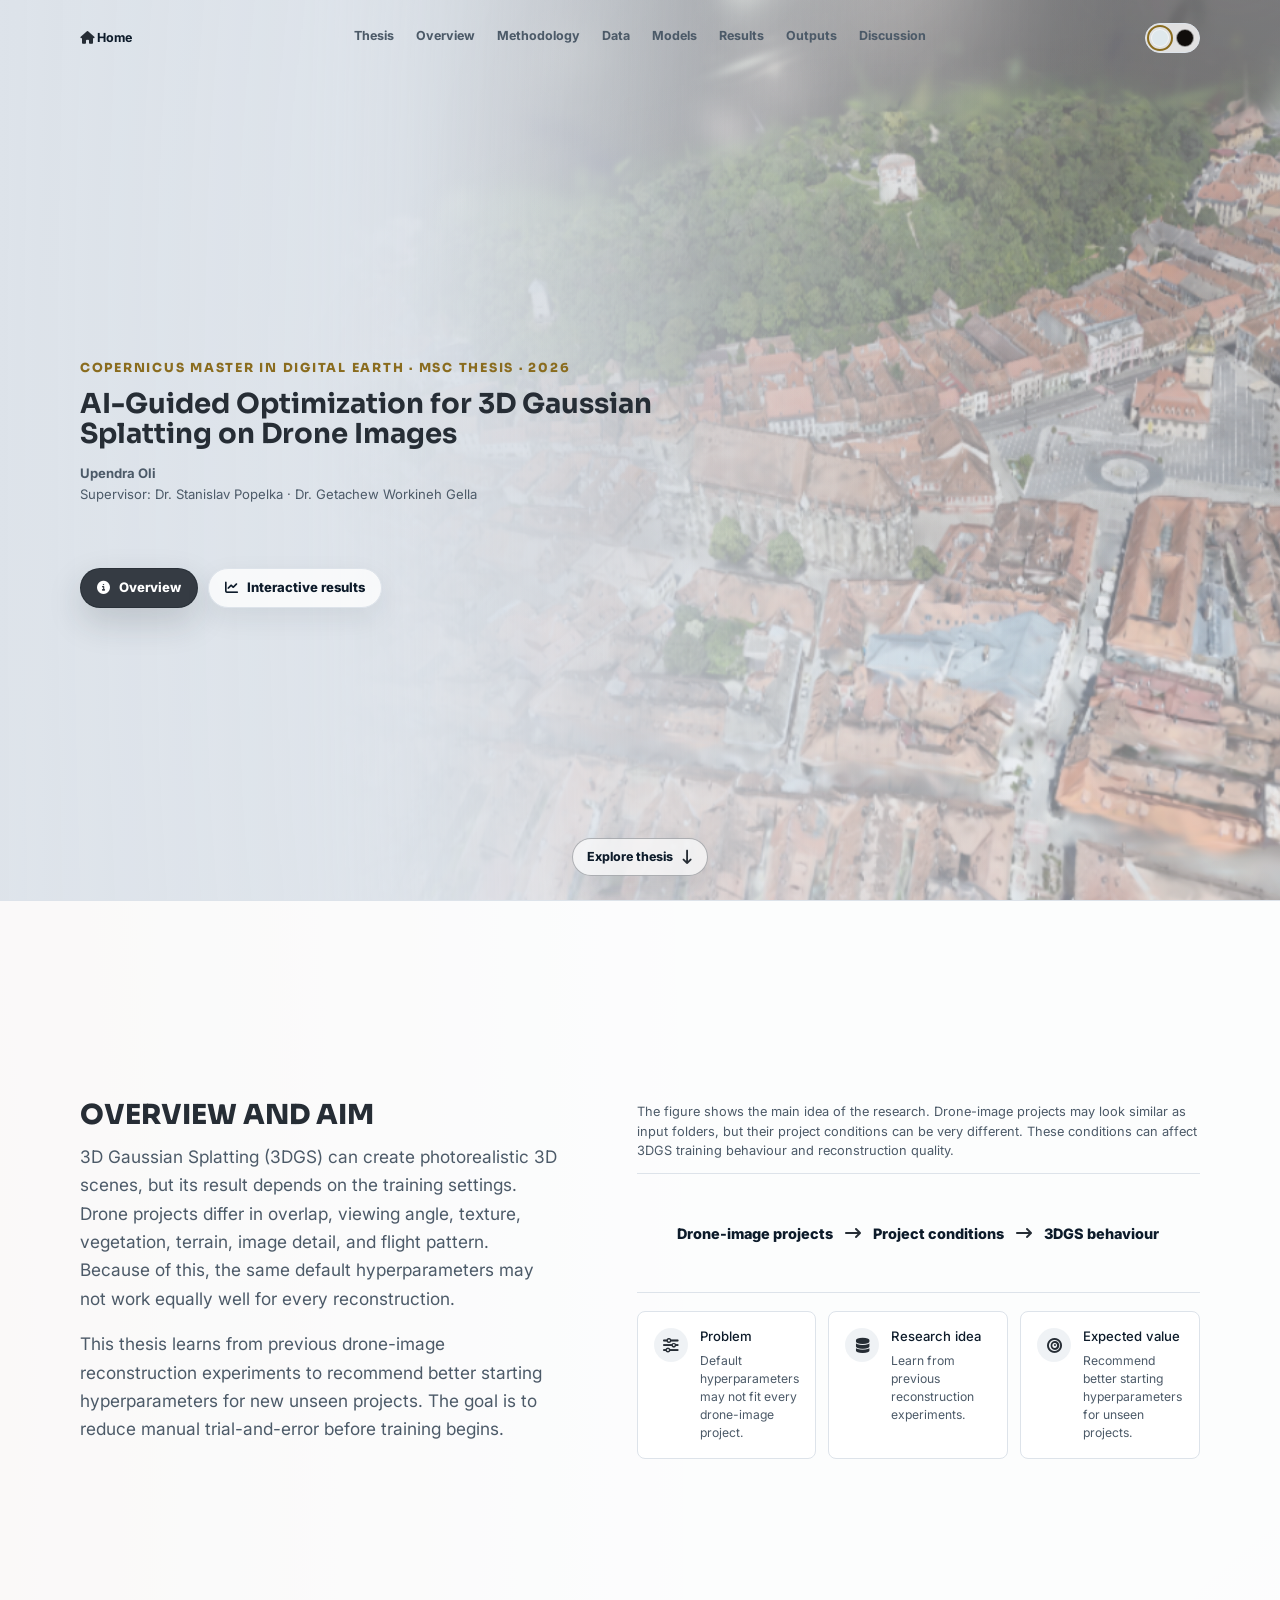
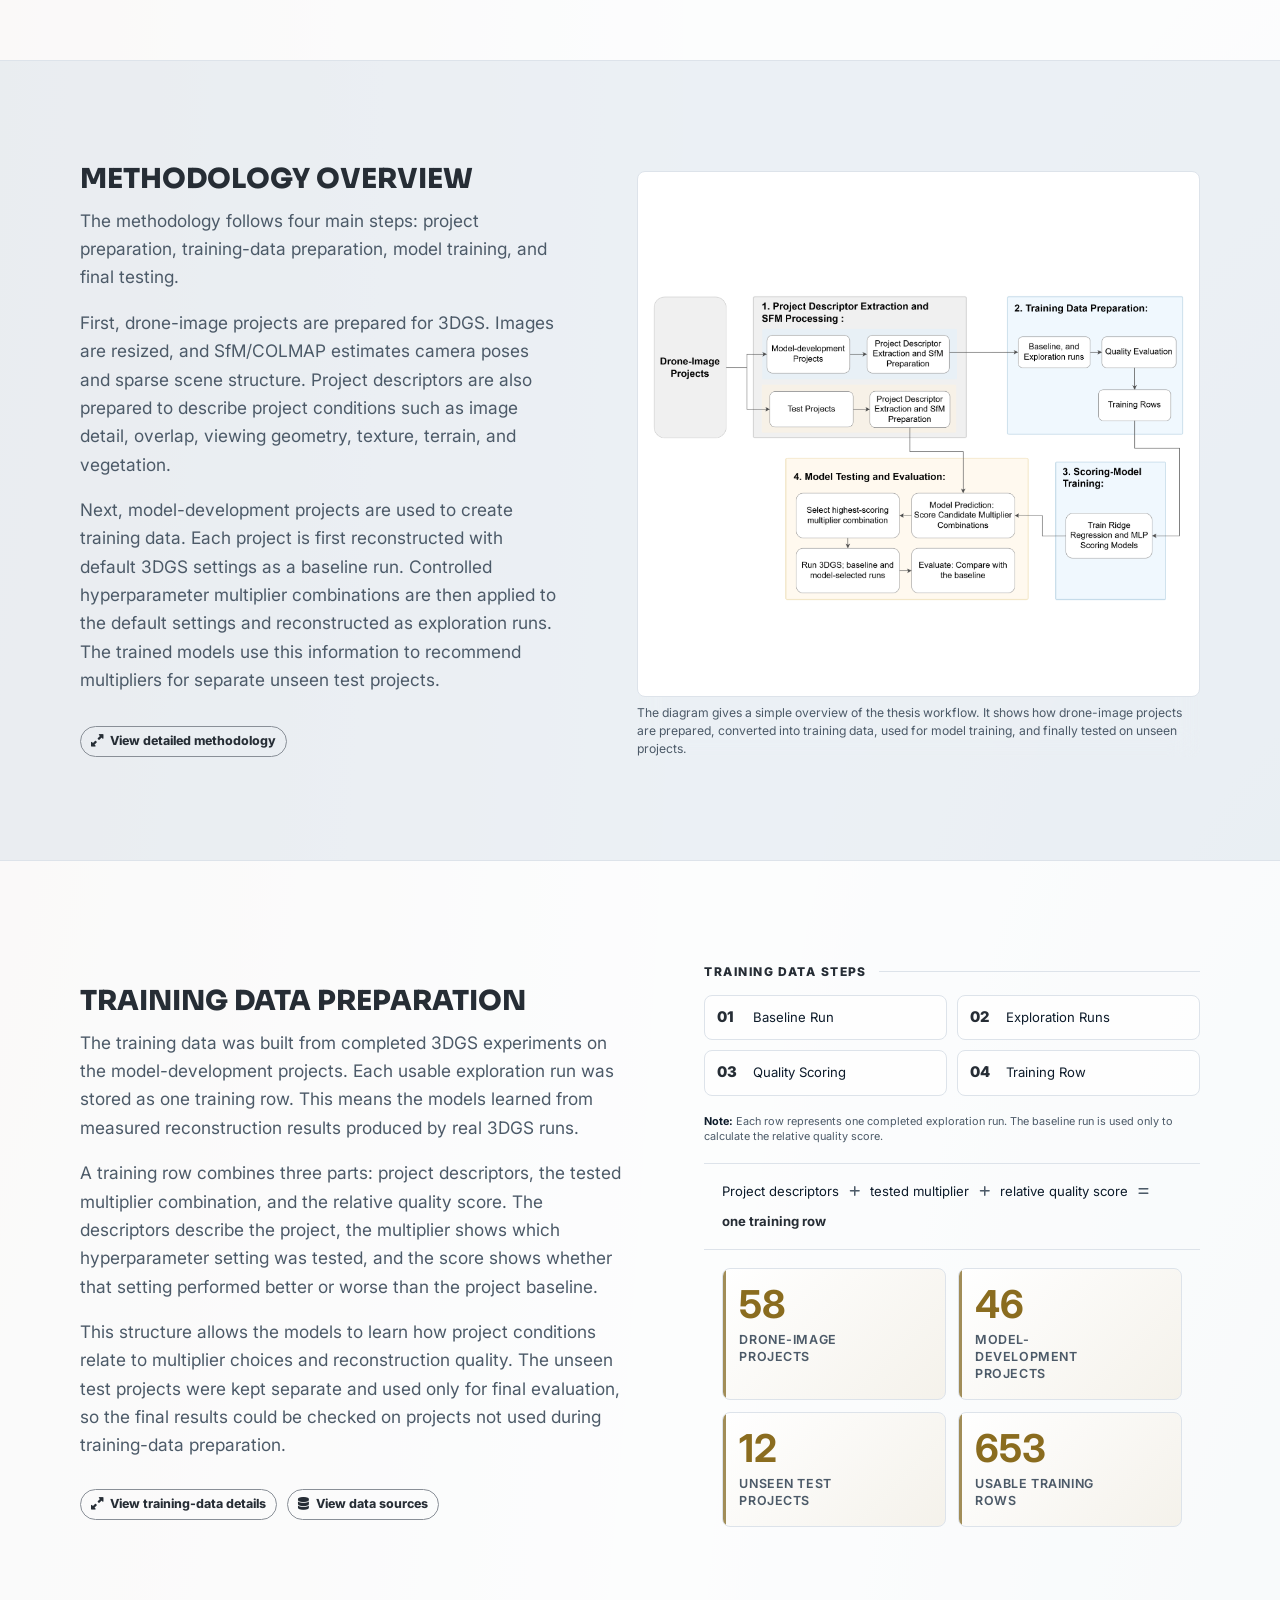
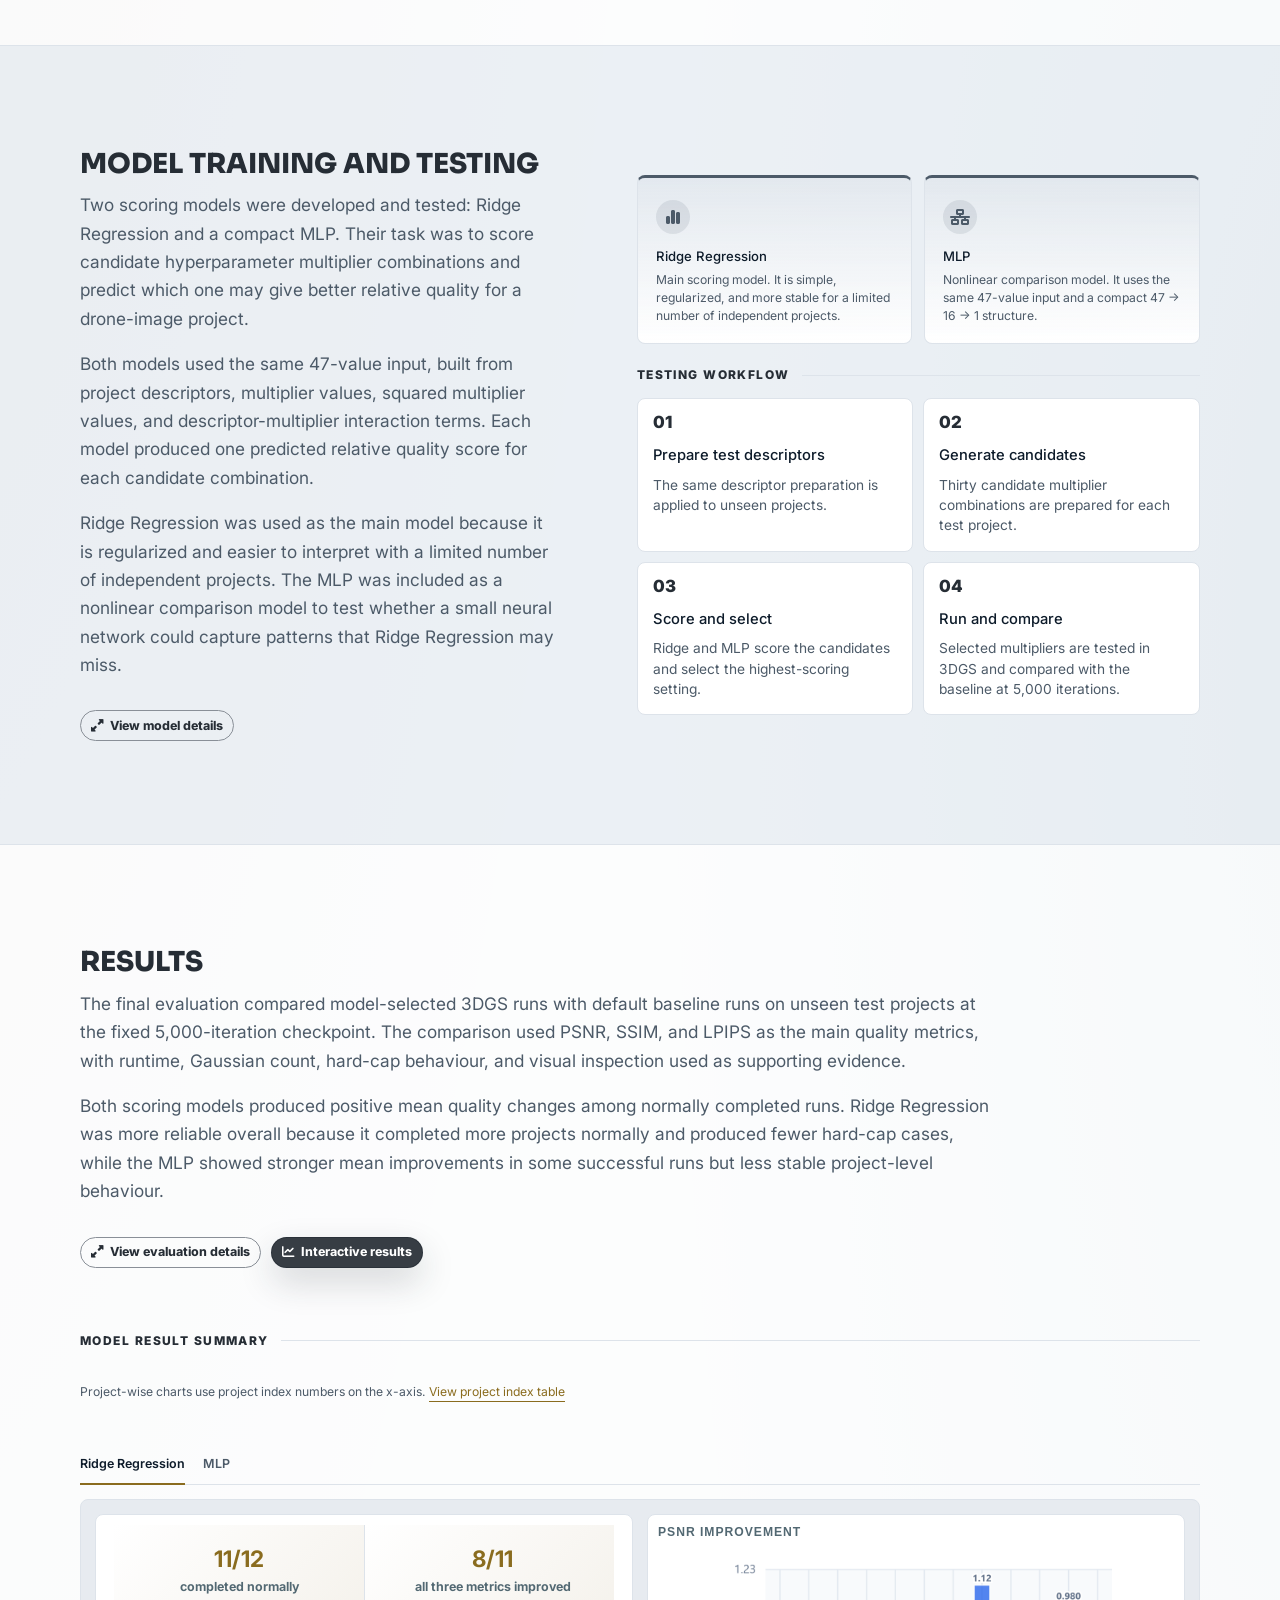
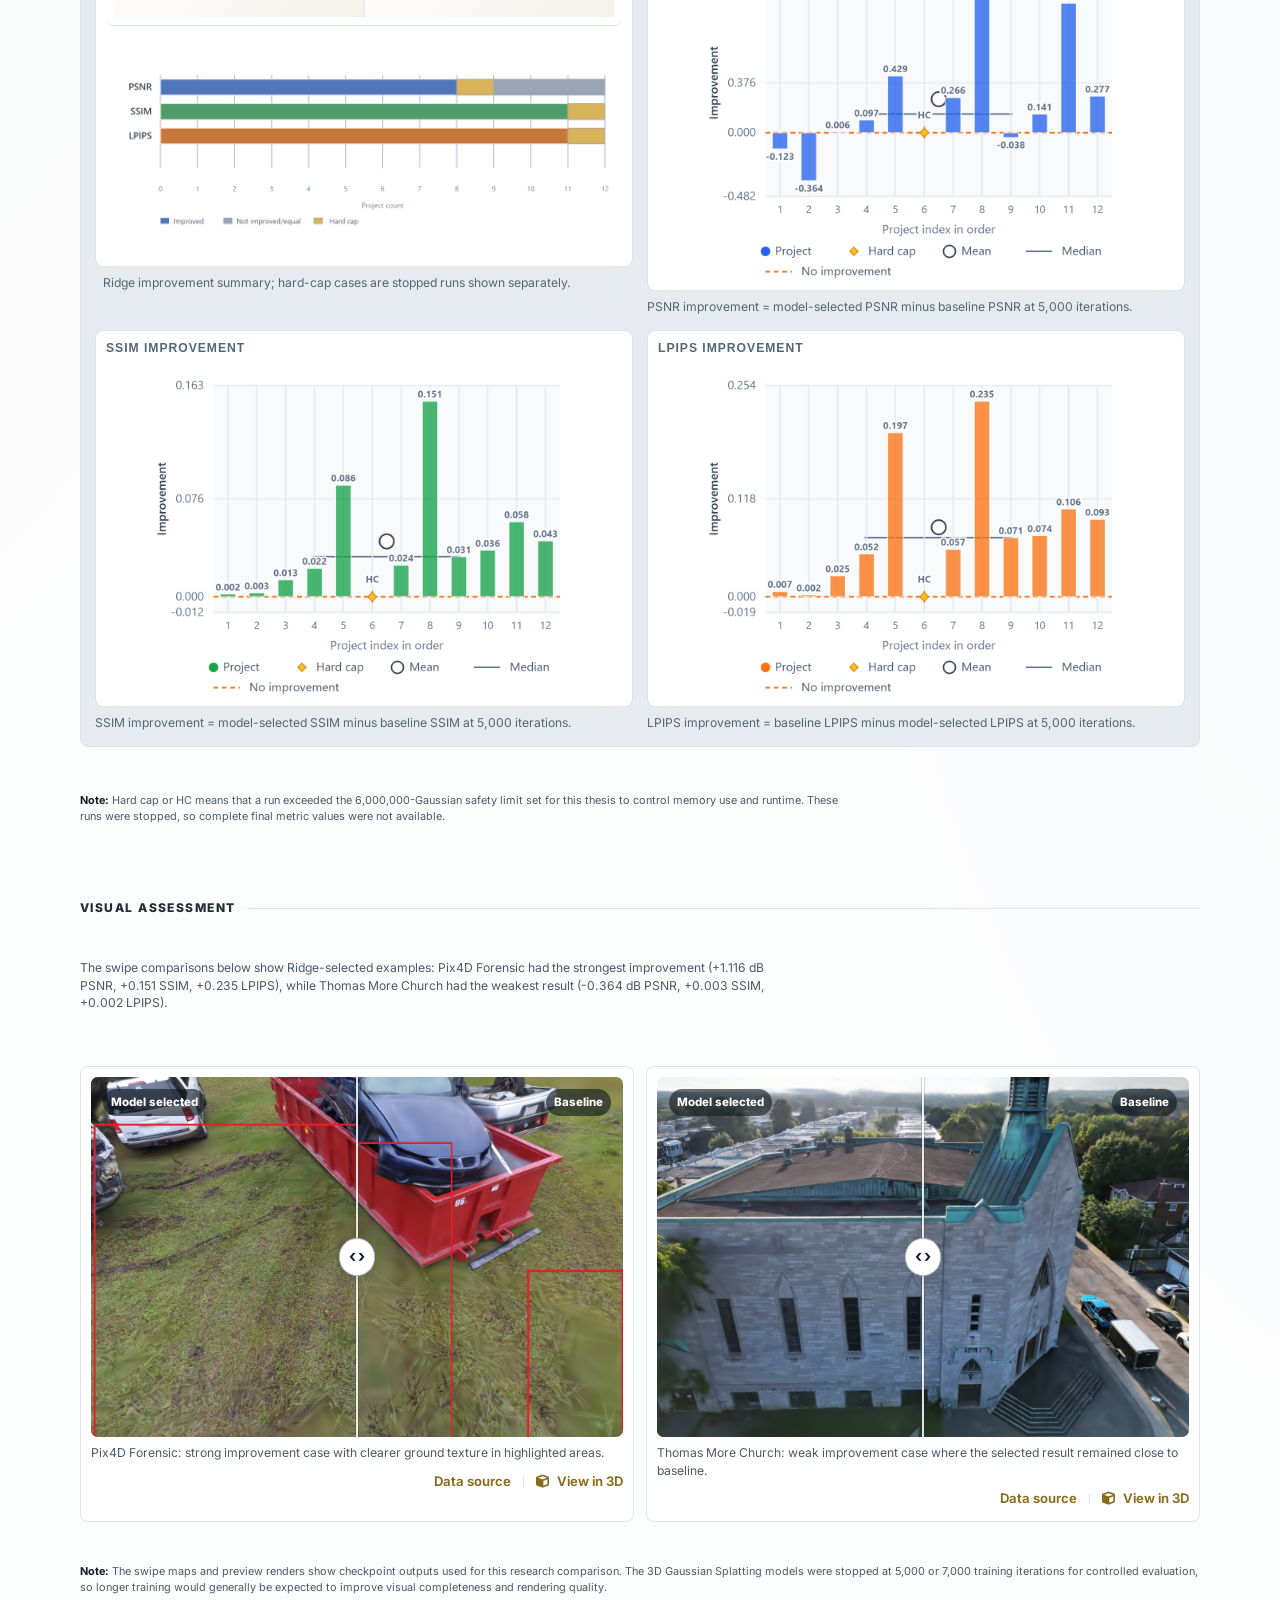
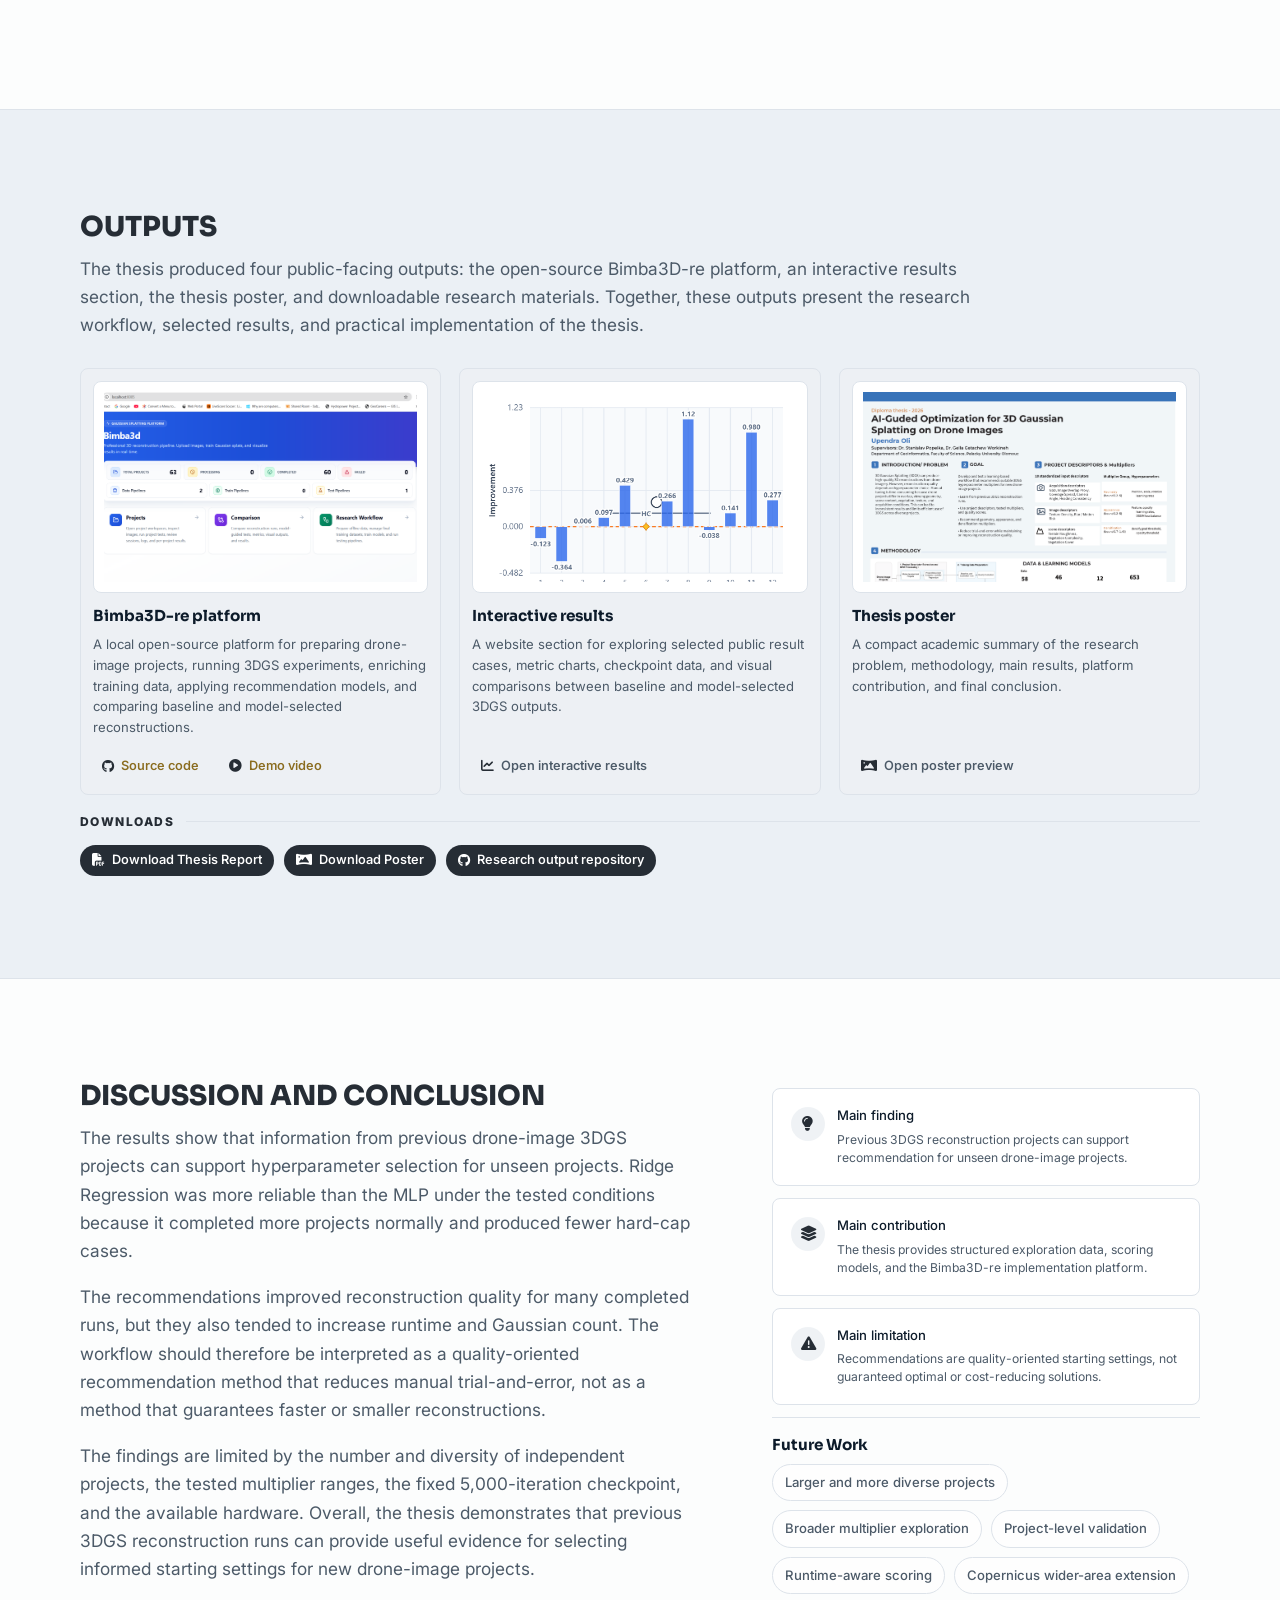
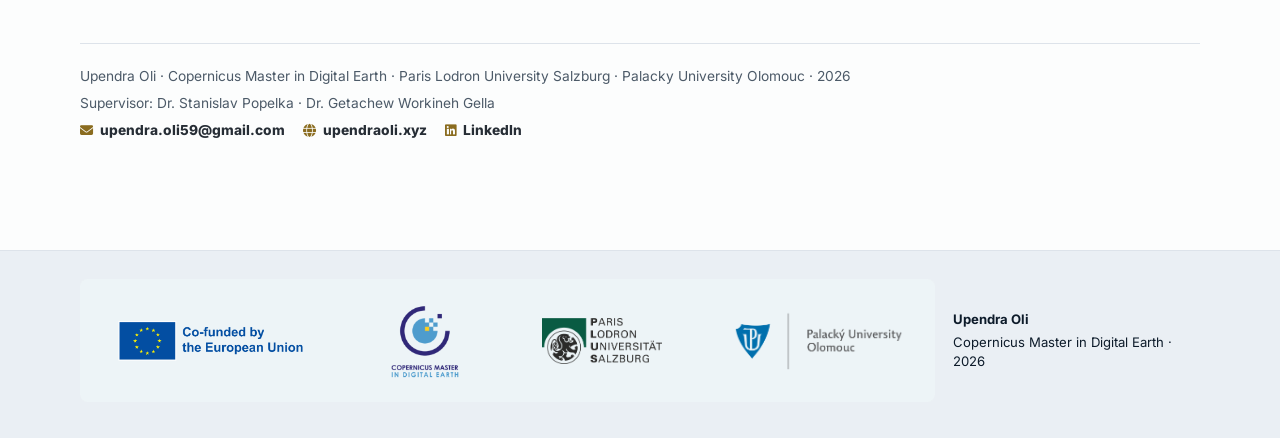
==== commit 8ddb091d: "complaint with requirements" ====
--- a/pages/thesis.html
+++ b/pages/thesis.html
@@ -308,7 +308,7 @@
               </div>
             </div>
           </a>
-          <article class="output-item output-card-clickable" tabindex="0" data-output-preview="../assets/photo/poster4.png" data-output-title="Thesis poster preview" data-output-actions="true" data-output-download="thesis_poster_preview.png">
+          <article class="output-item output-card-clickable" tabindex="0" data-output-preview="../assets/photo/poster4.png" data-output-open="../assets/downloads/thesis_poster_upendra_oli_2026.pdf" data-output-title="Thesis poster" data-output-actions="true" data-output-download="thesis_poster_upendra_oli_2026.pdf">
             <figure class="figure-card poster-preview">
               <img class="output-preview-img" src="../assets/photo/poster4.png" alt="Thesis poster thumbnail">
             </figure>
@@ -324,7 +324,8 @@
         <div class="output-download-strip" role="group" aria-label="Downloads">
           <p class="subsection-label">Downloads</p>
           <div>
-            <a class="output-action-primary" href="../assets/downloads/Final Thesis Report Draft - Upendra Oli1.pdf" download><i class="fa-solid fa-file-pdf"></i> Download Thesis Report</a>
+            <a class="output-action-primary" href="../assets/downloads/thesis_report_upendra_oli_2026.pdf" download><i class="fa-solid fa-file-pdf"></i> Download Thesis Report</a>
+            <a class="output-action-secondary" href="../assets/downloads/thesis_poster_upendra_oli_2026.pdf" download><i class="fa-solid fa-panorama"></i> Download Poster</a>
             <a class="output-action-secondary" href="https://github.com/geomatupen/Bimba3d-re_research_outputs" target="_blank" rel="noreferrer"><i class="fa-brands fa-github"></i> Research output repository</a>
           </div>
         </div>
@@ -372,10 +373,10 @@
   <footer class="research-footer story-footer">
     <div class="research-container footer-inner">
       <div class="footer-logos" role="group" aria-label="Institution logos">
-        <span class="footer-logo-tile footer-logo-eu"><img src="../logos/co_founded_by_eu/EN_Co-Funded_by_the_EU_POS_horizontal.png" alt="Co-funded by the European Union"></span>
-        <span class="footer-logo-tile footer-logo-cde"><img src="../logos/CDE/CDE_logo_vertical.png" alt="Copernicus Master in Digital Earth"></span>
-        <span class="footer-logo-tile footer-logo-plus"><img src="../logos/PLUS_logos/Logo_4c_schwarze_Schrift.png" alt="Paris Lodron University Salzburg"></span>
-        <span class="footer-logo-tile footer-logo-upol"><img src="../logos/UPOL_logos/UP_logo_horizont_en.png" alt="Palacky University Olomouc"></span>
+        <span class="footer-logo-tile footer-logo-eu"><img src="../logos/eu/eu_co_funded_horizontal.png" alt="Co-funded by the European Union"></span>
+        <span class="footer-logo-tile footer-logo-cde"><img src="../logos/cde/cde_logo_vertical.png" alt="Copernicus Master in Digital Earth"></span>
+        <span class="footer-logo-tile footer-logo-plus"><img src="../logos/plus/plus_logo_black.png" alt="Paris Lodron University Salzburg"></span>
+        <span class="footer-logo-tile footer-logo-upol"><img src="../logos/upol/upol_logo_horizontal_en.png" alt="Palacky University Olomouc"></span>
       </div>
       <p class="footer-identity"><strong>Upendra Oli</strong><span>Copernicus Master in Digital Earth &middot; 2026</span></p>
       <a class="footer-top-link" href="#top" aria-label="Back to top"><i class="fa-solid fa-arrow-up"></i><span>Back to top</span></a>
--- a/css/styles.css
+++ b/css/styles.css
@@ -1687,11 +1687,11 @@
 }
 
 .figure-modal {
-  width: min(1180px, calc(100vw - 32px));
+  width: min(1320px, calc(100vw - 28px));
   max-height: calc(100vh - 32px);
   padding: 12px;
-  border: 1px solid var(--line);
-  background: var(--surface);
+  border: 1px solid #d4e0e4;
+  background: #ffffff;
   box-shadow: var(--shadow);
 }
 
@@ -1707,11 +1707,11 @@
   width: 100%;
   max-height: calc(100vh - 120px);
   object-fit: contain;
-  background: var(--surface-soft);
+  background: #ffffff;
 }
 
 .figure-modal figcaption {
-  color: var(--ink);
+  color: #1f2a30;
   font-weight: 650;
 }
 
@@ -1753,13 +1753,21 @@
   float: right;
   margin-bottom: 8px;
   padding: 6px 10px;
-  color: white;
-  background: var(--ink);
-  border: 0;
+  color: #1f2a30;
+  background: #ffffff;
+  border: 1px solid #d4e0e4;
   border-radius: 3px;
   font: inherit;
   font-size: 0.8rem;
+  font-weight: 650;
   cursor: pointer;
+}
+
+.modal-close:hover,
+.modal-close:focus {
+  color: #ffffff;
+  background: #9a5a2e;
+  border-color: #9a5a2e;
 }
 
 .thesis-page {
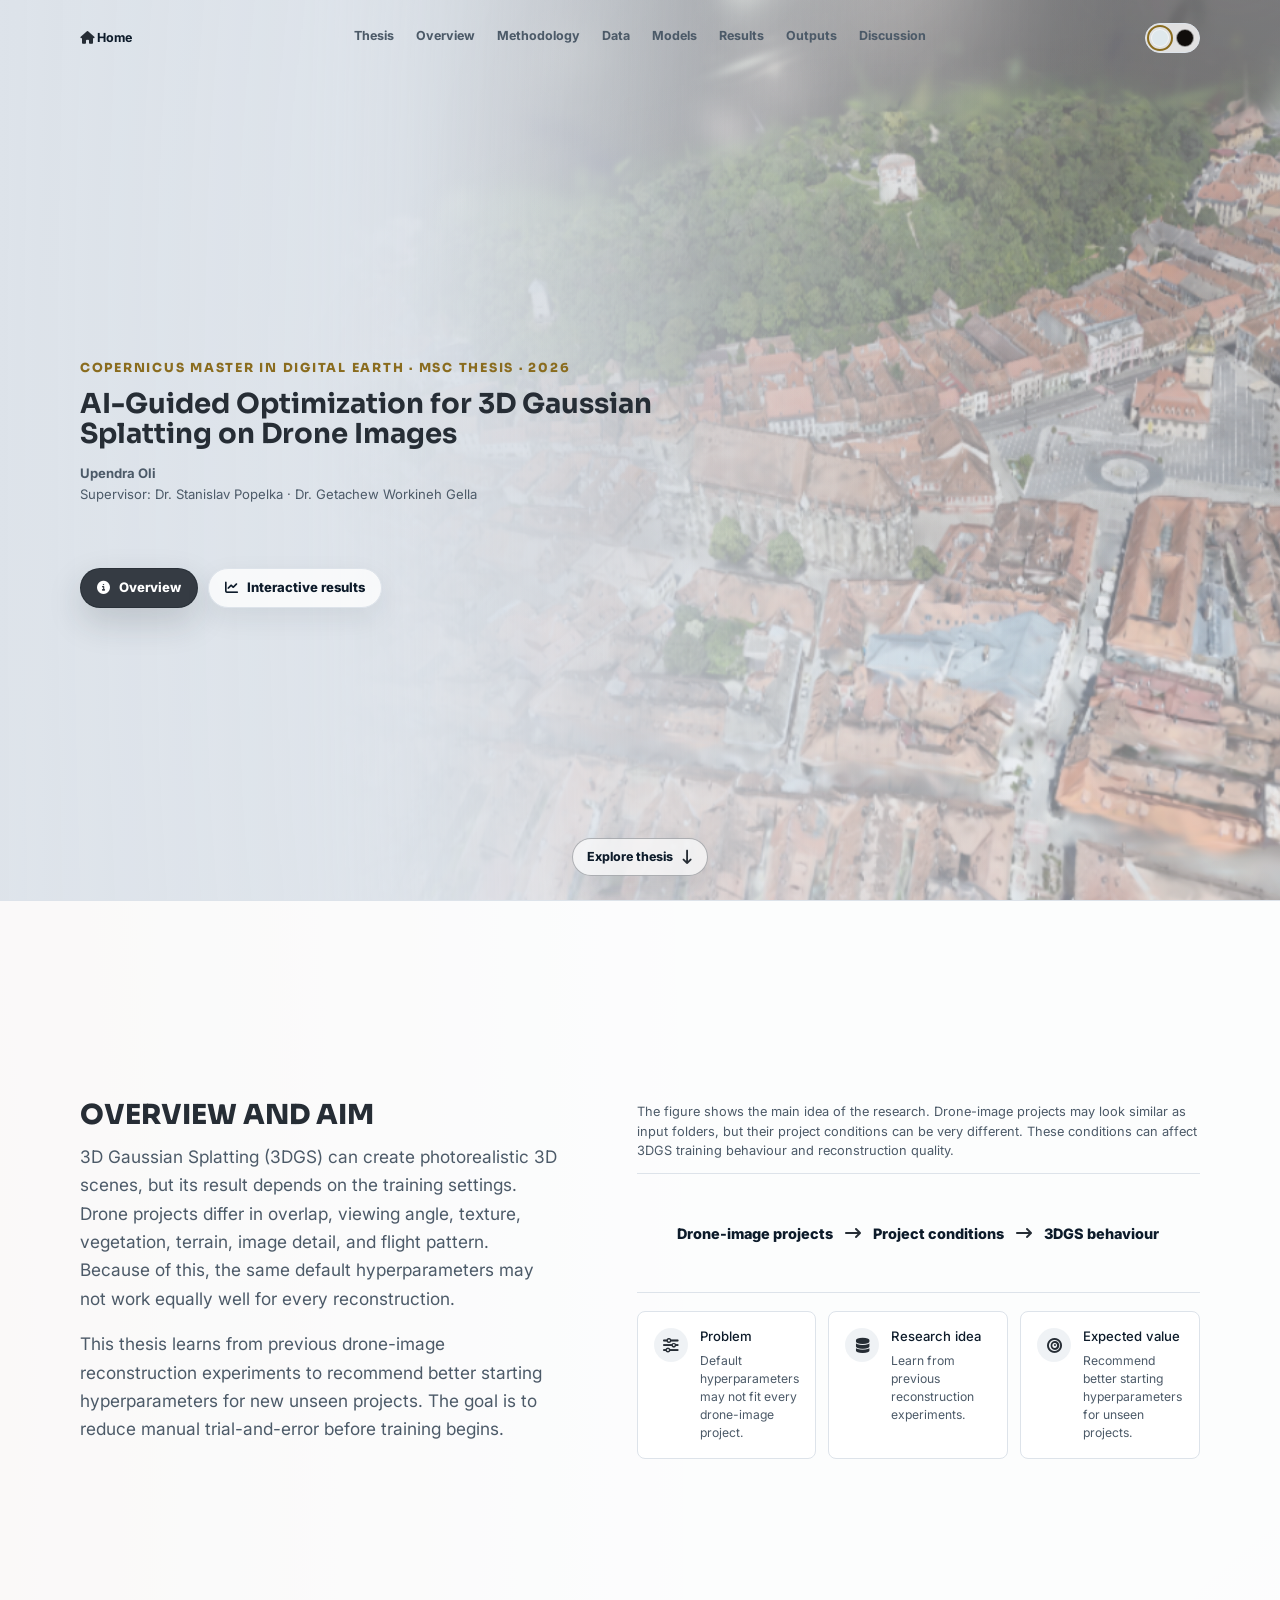
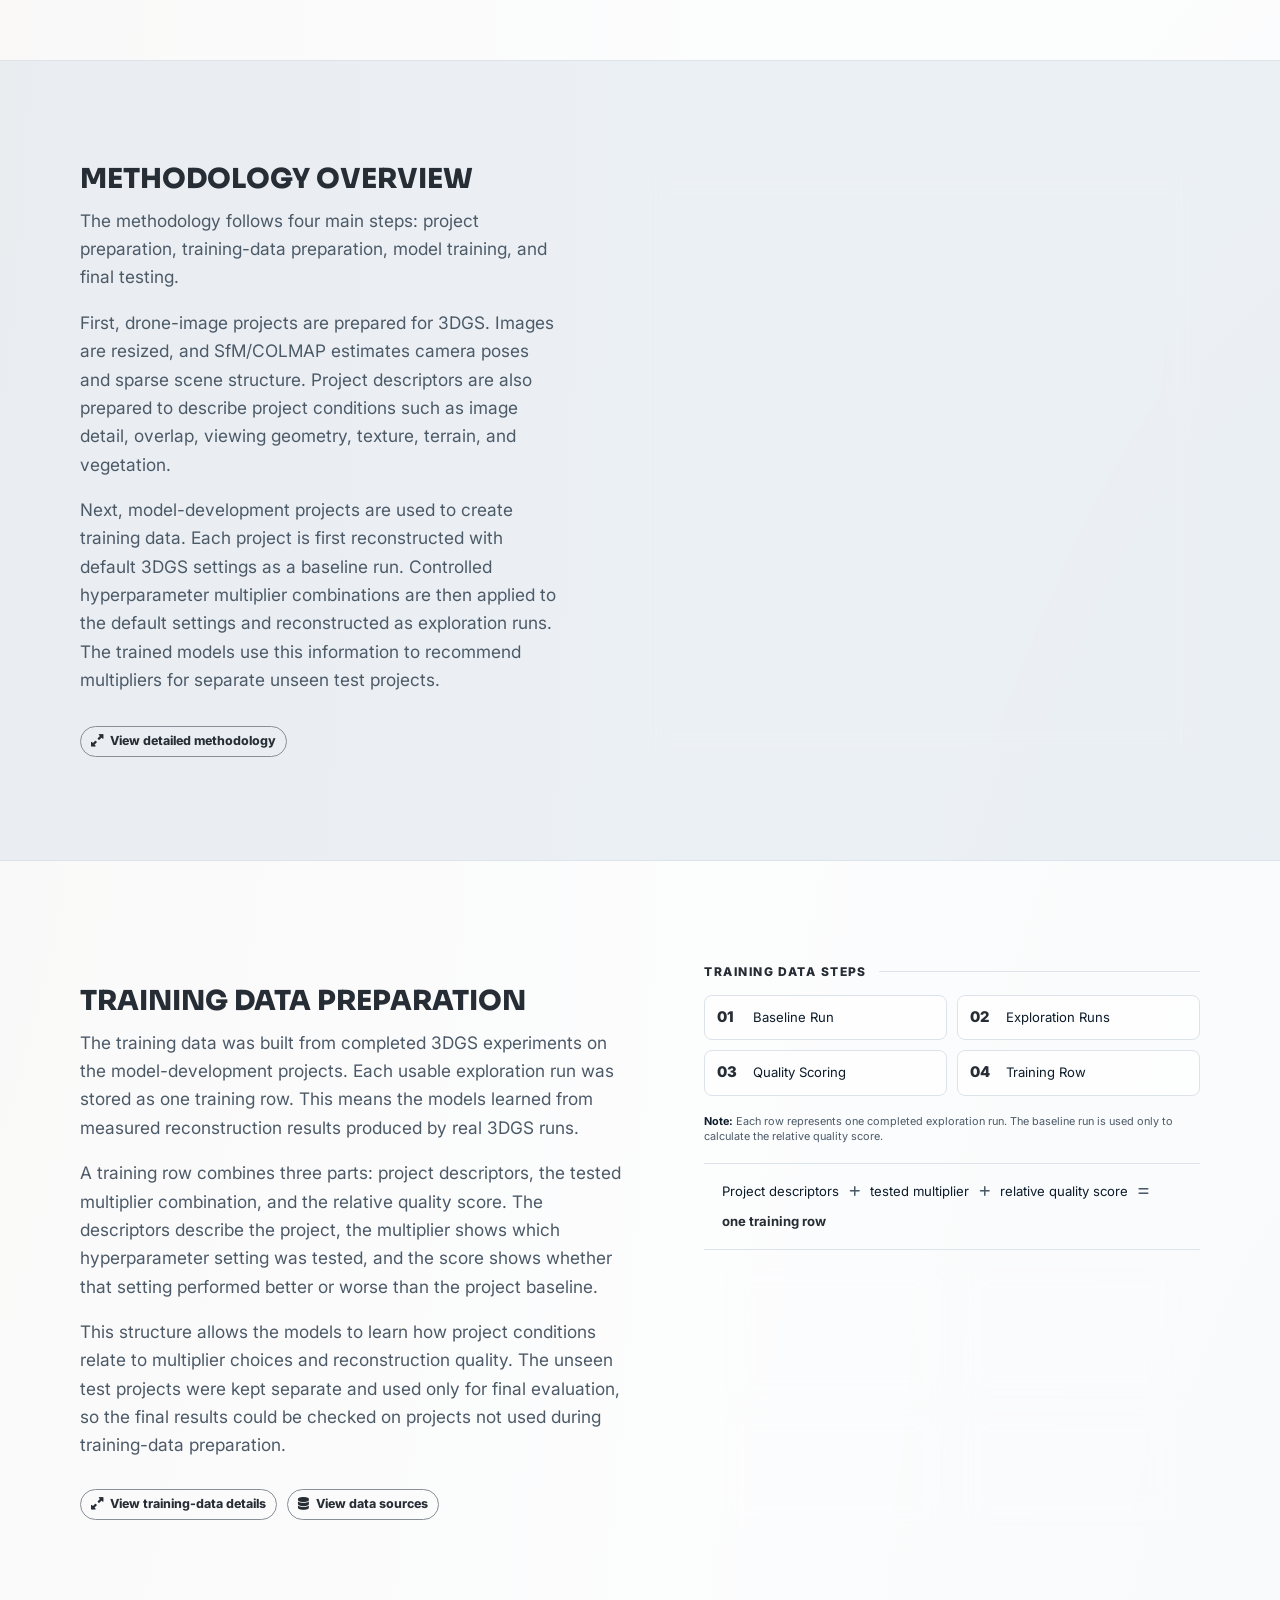
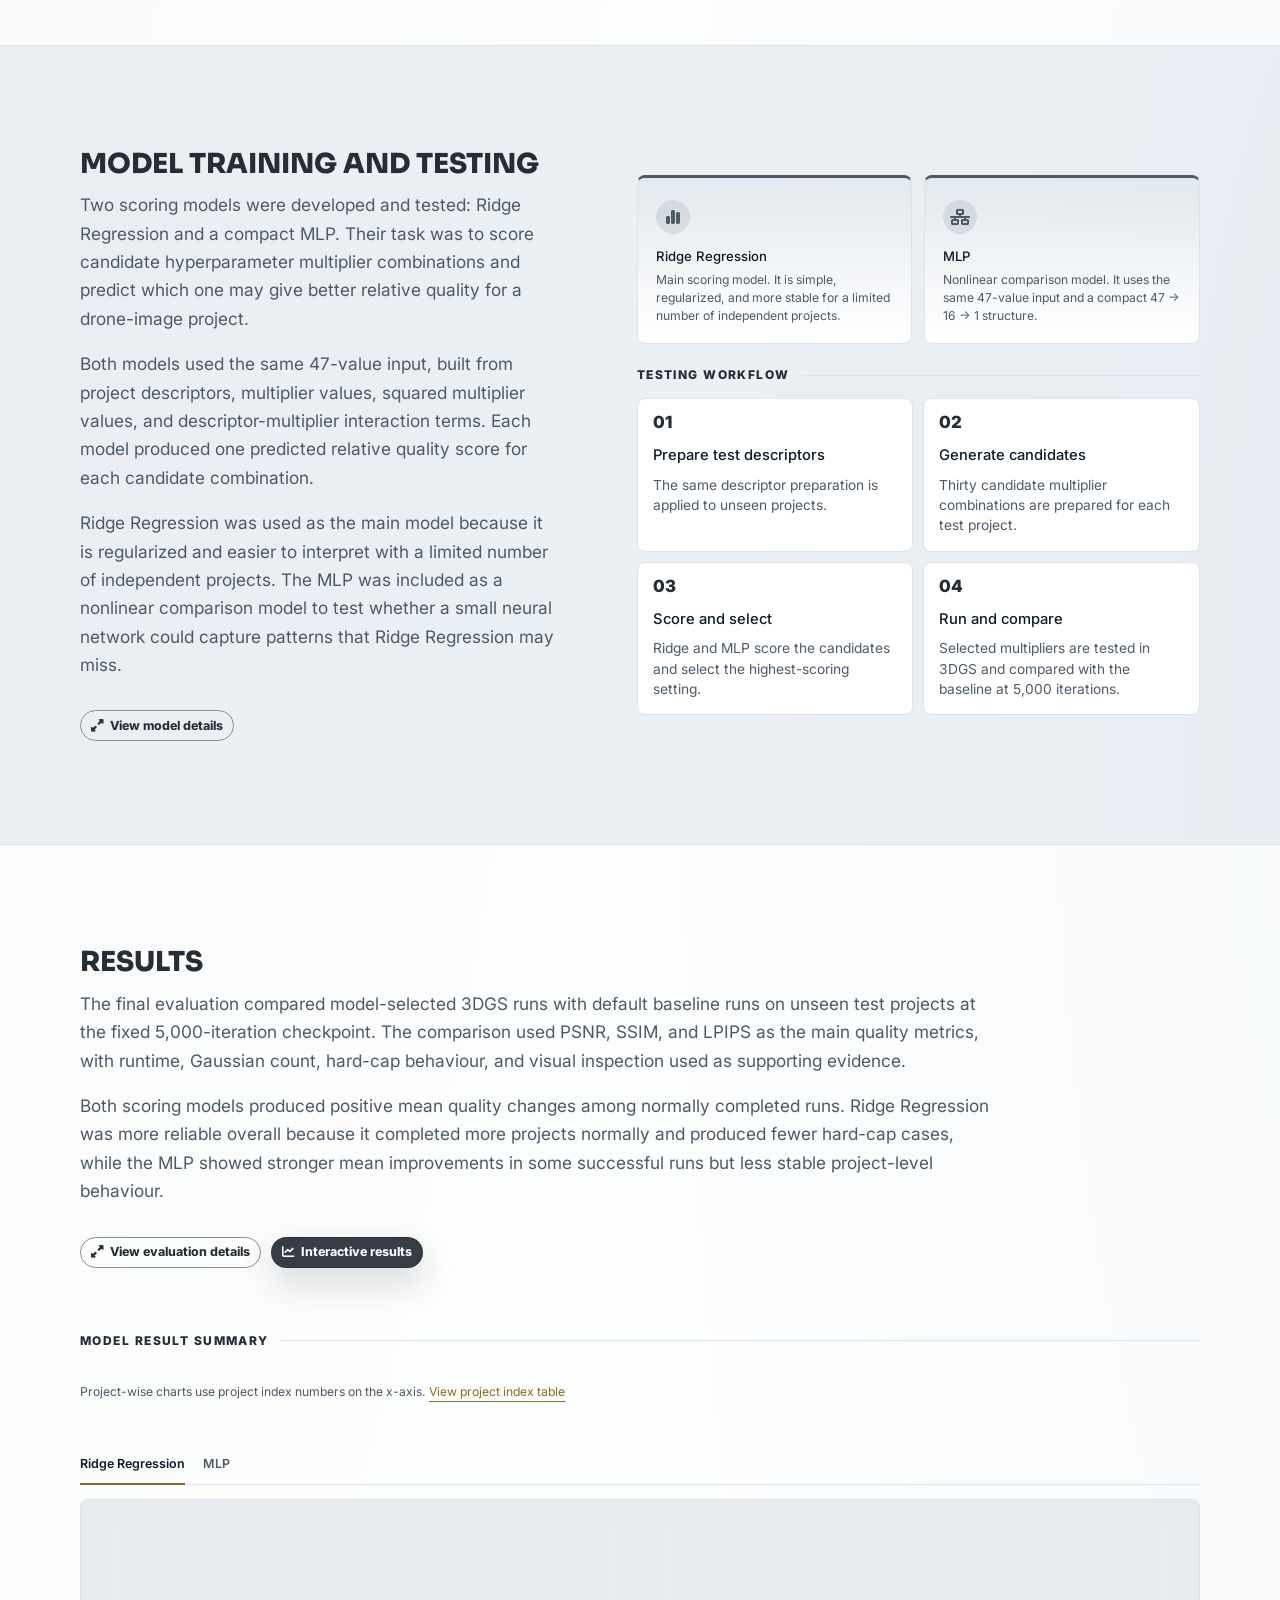
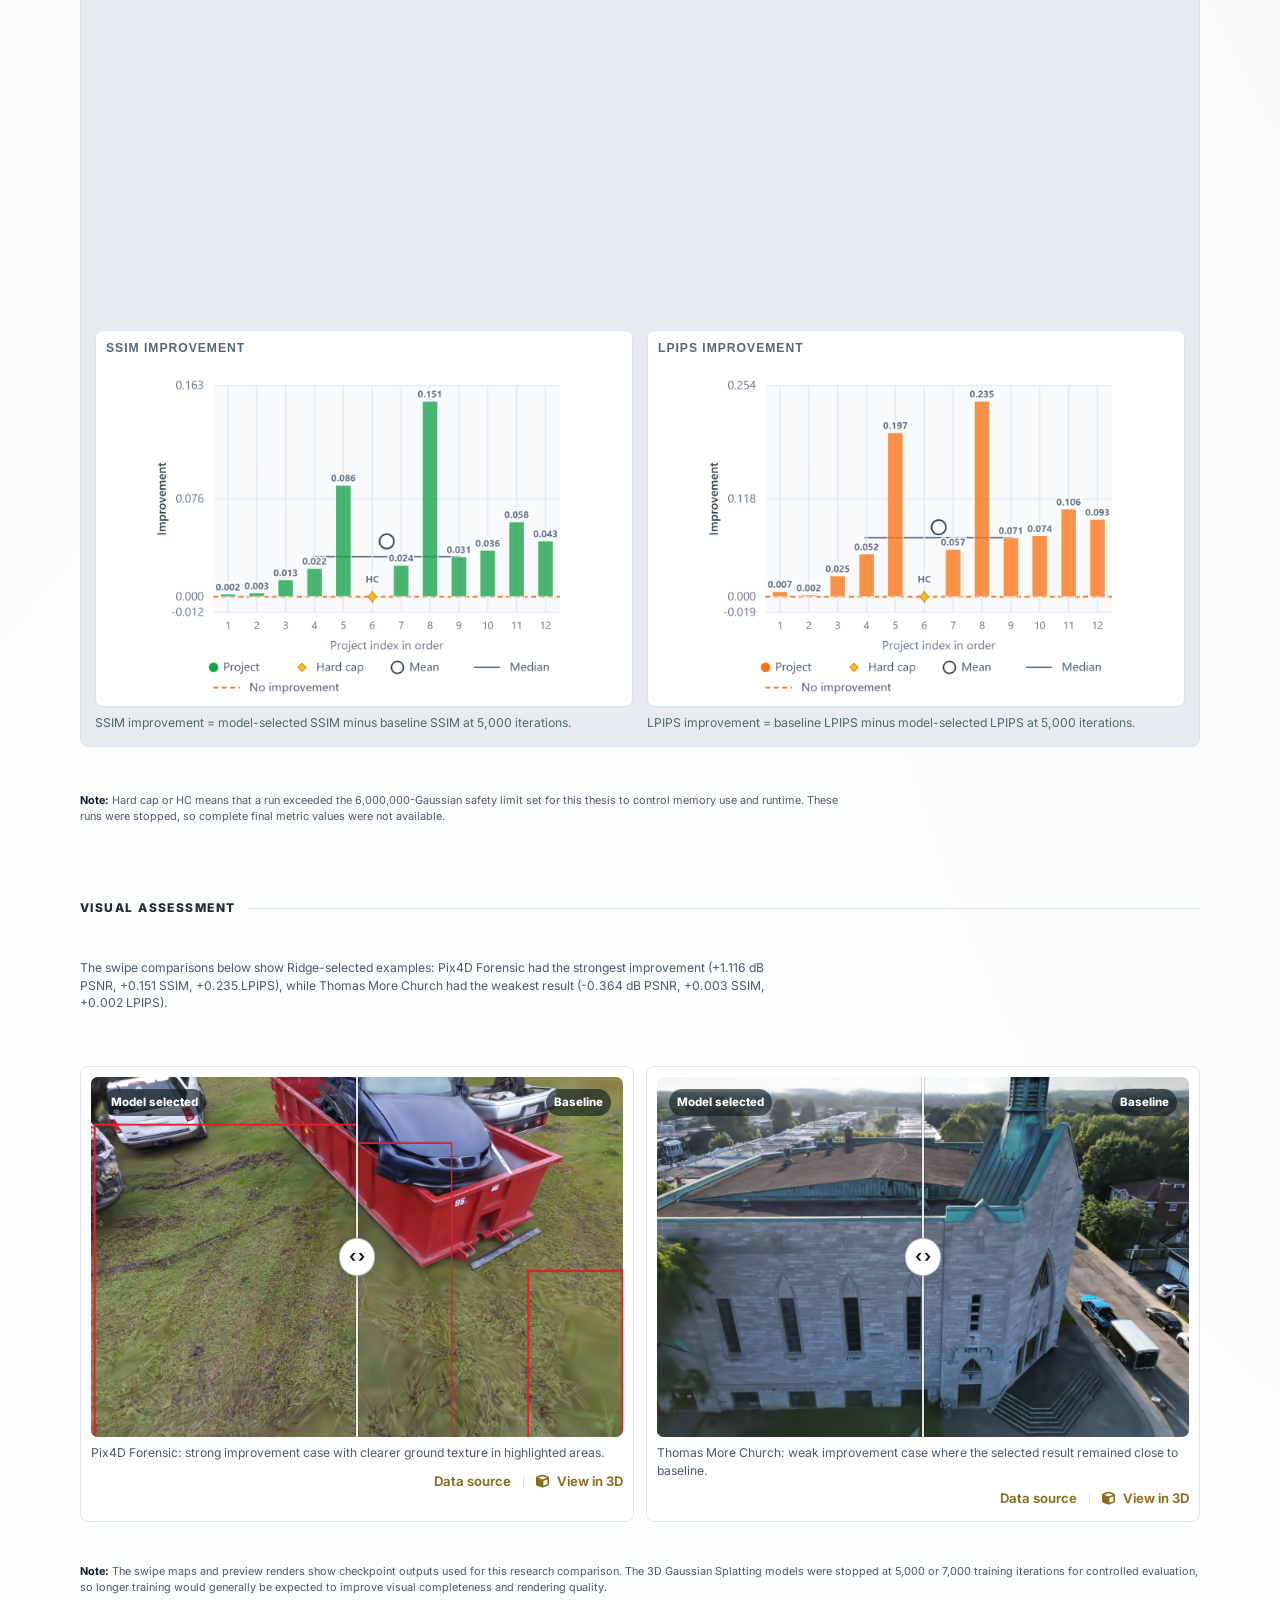
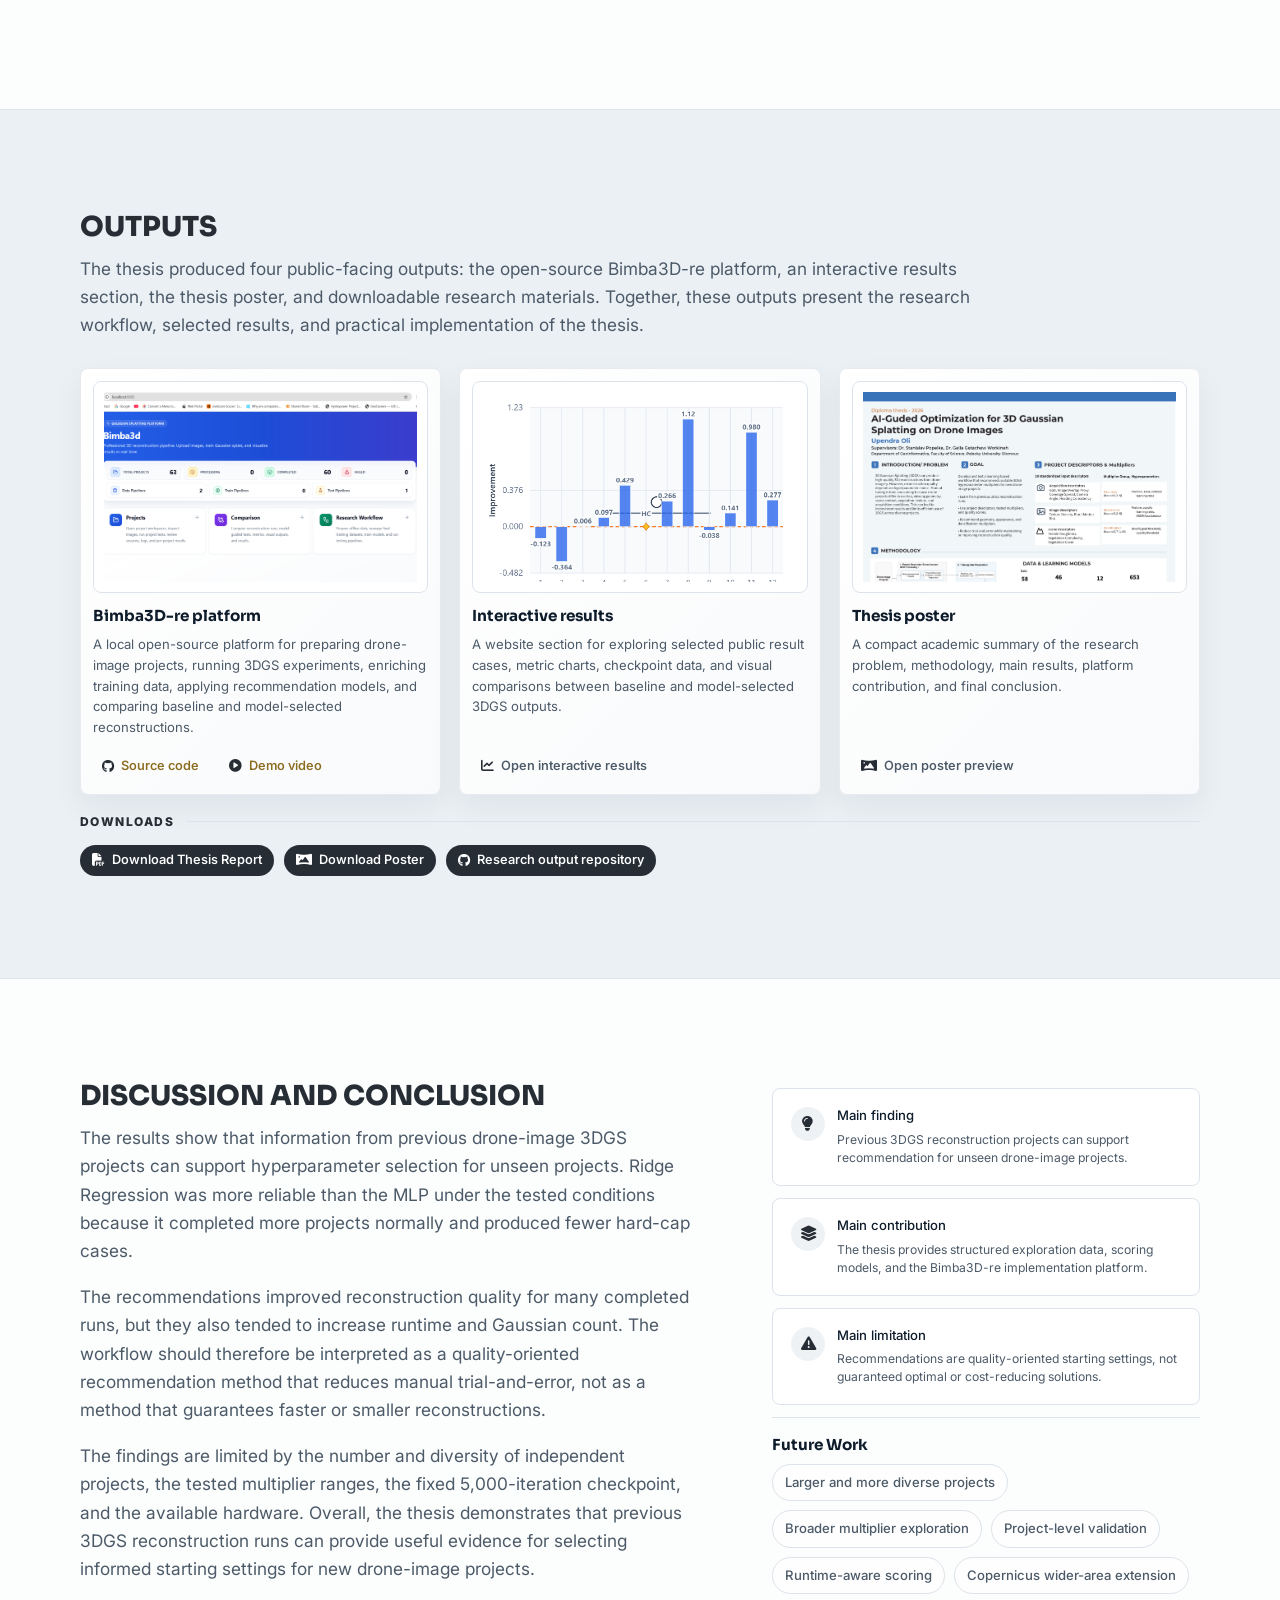
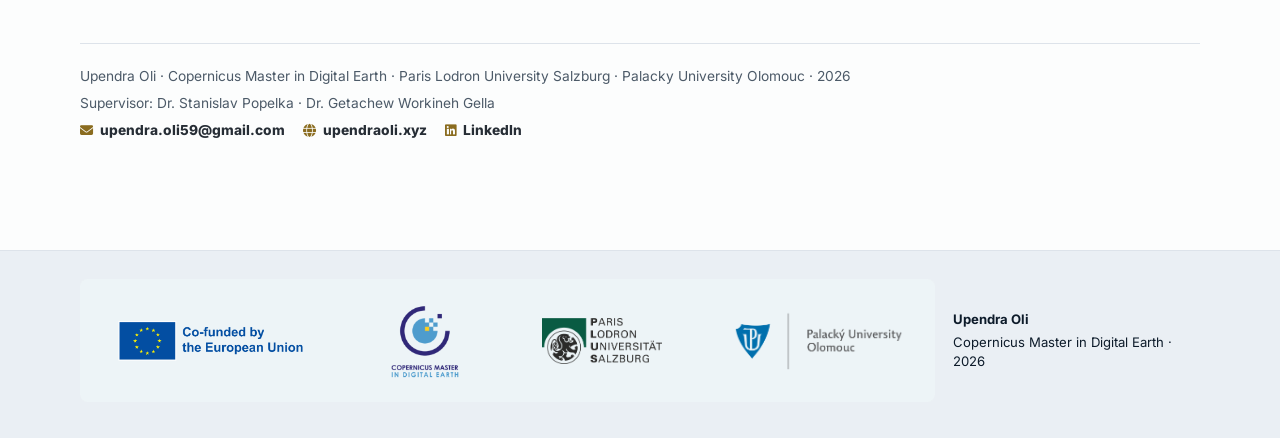
==== commit a0114865: "blank pdf and css updates" ====
--- a/pages/thesis.html
+++ b/pages/thesis.html
@@ -308,7 +308,7 @@
               </div>
             </div>
           </a>
-          <article class="output-item output-card-clickable" tabindex="0" data-output-preview="../assets/photo/poster4.png" data-output-open="../assets/downloads/thesis_poster_upendra_oli_2026.pdf" data-output-title="Thesis poster" data-output-actions="true" data-output-download="thesis_poster_upendra_oli_2026.pdf">
+          <article class="output-item output-card-clickable" tabindex="0" data-output-preview="../assets/downloads/thesis_poster_upendra_oli_2026.pdf" data-output-title="Thesis poster" data-output-actions="true" data-output-download="thesis_poster_upendra_oli_2026.pdf">
             <figure class="figure-card poster-preview">
               <img class="output-preview-img" src="../assets/photo/poster4.png" alt="Thesis poster thumbnail">
             </figure>
@@ -386,7 +386,17 @@
   <dialog class="figure-modal" id="figure-modal" aria-label="Expanded figure">
     <button class="modal-close" type="button" aria-label="Close expanded figure">Close</button>
     <figure>
-      <img src="" alt="">
+      <div class="figure-modal-controls" role="group" aria-label="Figure zoom controls">
+        <button type="button" data-figure-zoom="in" title="Zoom in" aria-label="Zoom in"><i class="fa-solid fa-plus" aria-hidden="true"></i></button>
+        <button type="button" data-figure-zoom="out" title="Zoom out" aria-label="Zoom out"><i class="fa-solid fa-minus" aria-hidden="true"></i></button>
+        <button type="button" data-figure-zoom="reset" title="Reset zoom" aria-label="Reset zoom"><i class="fa-solid fa-arrows-rotate" aria-hidden="true"></i></button>
+      </div>
+      <div class="figure-modal-canvas">
+        <img src="" alt="">
+        <object class="figure-modal-document" data="" type="application/pdf" hidden>
+          <p>PDF preview is not available in this browser. Use Open in new tab or Download.</p>
+        </object>
+      </div>
       <figcaption></figcaption>
       <div class="figure-modal-actions" hidden>
         <a class="figure-modal-open" href="#" target="_blank" rel="noreferrer"><i class="fa-solid fa-arrow-up-right-from-square"></i> Open in new tab</a>
@@ -585,6 +595,10 @@
     <p class="section-kicker">Outputs</p>
     <h2>Bimba3D-re Platform</h2>
     <p>Bimba3D-re is the local open-source platform developed for the thesis workflow. It supports project-level drone-image processing and the higher-level research workflow used to prepare training data, train scoring models, test recommendations, and compare results.</p>
+    <div class="modal-action-row">
+      <a href="https://github.com/geomatupen/bimba3d-re" target="_blank" rel="noreferrer"><i class="fa-brands fa-github"></i> Source code</a>
+      <a href="https://drive.google.com/file/d/1e_Z0Dmww-5Wz0xdf7Aiz-0W82zdd12_t/view?usp=sharing" target="_blank" rel="noreferrer"><i class="fa-solid fa-circle-play"></i> Demo video</a>
+    </div>
     <figure class="figure-card modal-feature-figure">
       <button type="button" class="figure-button" data-modal-src="../assets/figures/platform_homepage.png" data-modal-title="Bimba3D-re project dashboard">
         <img src="../assets/figures/platform_homepage.png" alt="Bimba3D-re project dashboard screenshot">
--- a/css/styles.css
+++ b/css/styles.css
@@ -1687,9 +1687,13 @@
 }
 
 .figure-modal {
+  position: fixed;
+  inset: 50% auto auto 50%;
+  transform: translate(-50%, -50%);
   width: min(1320px, calc(100vw - 28px));
   max-height: calc(100vh - 32px);
-  padding: 12px;
+  margin: 0;
+  padding: 56px 12px 12px;
   border: 1px solid #d4e0e4;
   background: #ffffff;
   box-shadow: var(--shadow);
@@ -1703,11 +1707,55 @@
   margin: 0;
 }
 
+.figure-modal-canvas {
+  overflow: hidden;
+  width: 100%;
+  max-height: calc(100vh - 142px);
+  background: #ffffff;
+  border: 1px solid #edf2f4;
+  cursor: zoom-in;
+  touch-action: none;
+}
+
+.figure-modal-canvas.has-document {
+  overflow: auto;
+  height: calc(100vh - 142px);
+  cursor: default;
+  touch-action: auto;
+}
+
+.figure-modal-canvas.is-zoomed {
+  cursor: grab;
+}
+
+.figure-modal-canvas.is-zoomed:active {
+  cursor: grabbing;
+}
+
 .figure-modal img {
+  display: block;
   width: 100%;
-  max-height: calc(100vh - 120px);
+  max-height: calc(100vh - 144px);
   object-fit: contain;
   background: #ffffff;
+  transform-origin: center center;
+  transition: transform 0.12s ease;
+  user-select: none;
+  -webkit-user-drag: none;
+}
+
+.figure-modal-document {
+  display: block;
+  width: 100%;
+  height: 100%;
+  min-height: min(76vh, 820px);
+  background: #ffffff;
+  border: 0;
+}
+
+.figure-modal-document[hidden],
+.figure-modal-controls[hidden] {
+  display: none;
 }
 
 .figure-modal figcaption {
@@ -1716,11 +1764,14 @@
 }
 
 .figure-modal-actions {
+  position: absolute;
+  top: 12px;
+  right: 82px;
   display: flex;
   flex-wrap: wrap;
   justify-content: flex-end;
   gap: 10px;
-  margin-top: 10px;
+  margin-top: 0;
 }
 
 .figure-modal-actions[hidden] {
@@ -1749,9 +1800,39 @@
   border-color: var(--accent-primary);
 }
 
+.figure-modal-controls {
+  position: absolute;
+  top: 12px;
+  left: 12px;
+  display: flex;
+  gap: 8px;
+}
+
+.figure-modal-controls button {
+  display: inline-grid;
+  place-items: center;
+  width: 32px;
+  height: 32px;
+  color: #1f2a30;
+  background: #ffffff;
+  border: 1px solid #d4e0e4;
+  border-radius: 999px;
+  cursor: pointer;
+}
+
+.figure-modal-controls button:hover,
+.figure-modal-controls button:focus {
+  color: #ffffff;
+  background: #9a5a2e;
+  border-color: #9a5a2e;
+}
+
 .modal-close {
-  float: right;
-  margin-bottom: 8px;
+  position: absolute;
+  top: 12px;
+  right: 12px;
+  float: none;
+  margin-bottom: 0;
   padding: 6px 10px;
   color: #1f2a30;
   background: #ffffff;
@@ -1768,6 +1849,22 @@
   color: #ffffff;
   background: #9a5a2e;
   border-color: #9a5a2e;
+}
+
+@media (max-width: 640px) {
+  .figure-modal {
+    padding-top: 132px;
+  }
+
+  .figure-modal-actions {
+    top: 52px;
+    right: 12px;
+    left: 12px;
+  }
+
+  .figure-modal-controls {
+    top: 92px;
+  }
 }
 
 .thesis-page {
@@ -2102,6 +2199,7 @@
 }
 
 .detail-modal {
+  position: relative;
   width: min(1040px, calc(100vw - 32px));
   max-height: calc(100vh - 32px);
   padding: 16px;
@@ -2858,9 +2956,19 @@
   gap: 12px;
   min-height: 100%;
   padding: 12px;
-  background: color-mix(in srgb, var(--accent-soft) 52%, var(--card-bg));
-  border: 1px solid var(--border-soft);
+  background:
+    linear-gradient(135deg, var(--card-bg), color-mix(in srgb, var(--accent-soft) 18%, var(--card-bg)));
+  border: 1px solid color-mix(in srgb, var(--border-soft) 72%, var(--card-bg));
   border-radius: 8px;
+  box-shadow: 0 12px 30px rgba(13, 27, 42, 0.06);
+  overflow: hidden;
+}
+
+body[data-site-theme="dark"].story-layout .output-item {
+  background:
+    linear-gradient(135deg, color-mix(in srgb, var(--card-bg) 84%, var(--bg-section-alt)), color-mix(in srgb, var(--accent-soft) 28%, var(--card-bg)));
+  border-color: color-mix(in srgb, var(--border-soft) 82%, var(--accent-soft));
+  box-shadow: 0 14px 34px rgba(0, 0, 0, 0.18);
 }
 
 .output-card-clickable {
@@ -5064,8 +5172,13 @@
 }
 
 .detail-modal {
-  width: min(920px, calc(100% - 34px));
+  position: fixed;
+  inset: 50% auto auto 50%;
+  transform: translate(-50%, -50%);
+  width: min(760px, calc(100% - 34px));
   max-height: min(86vh, 820px);
+  margin: 0;
+  overflow: auto;
   padding: 0;
   border: 1px solid var(--border-soft);
   border-radius: 10px;
@@ -5075,11 +5188,9 @@
 }
 
 .detail-modal-content {
-  max-width: 780px;
-  max-height: calc(min(86vh, 820px) - 34px);
+  max-width: 100%;
   margin: 0 auto;
-  overflow: auto;
-  padding: clamp(28px, 5vw, 52px);
+  padding: clamp(26px, 4vw, 44px);
 }
 
 .detail-modal-content .section-kicker {
@@ -5100,6 +5211,34 @@
   font-size: 0.96rem;
 }
 
+.modal-action-row {
+  display: flex;
+  flex-wrap: wrap;
+  gap: 10px;
+}
+
+.modal-action-row a {
+  display: inline-flex;
+  align-items: center;
+  gap: 8px;
+  min-height: 34px;
+  padding: 0 12px;
+  color: var(--accent-primary);
+  background: color-mix(in srgb, var(--accent-soft) 42%, transparent);
+  border: 1px solid var(--border-soft);
+  border-radius: 999px;
+  font-size: 0.82rem;
+  font-weight: 700;
+  text-decoration: none;
+}
+
+.modal-action-row a:hover,
+.modal-action-row a:focus {
+  color: #ffffff;
+  background: var(--accent-primary);
+  border-color: var(--accent-primary);
+}
+
 .data-source-groups {
   display: grid;
   gap: 22px;
@@ -5313,7 +5452,6 @@
   }
 
   .detail-modal-content {
-    max-height: calc(100svh - 50px);
     padding: 28px 18px;
   }
 }
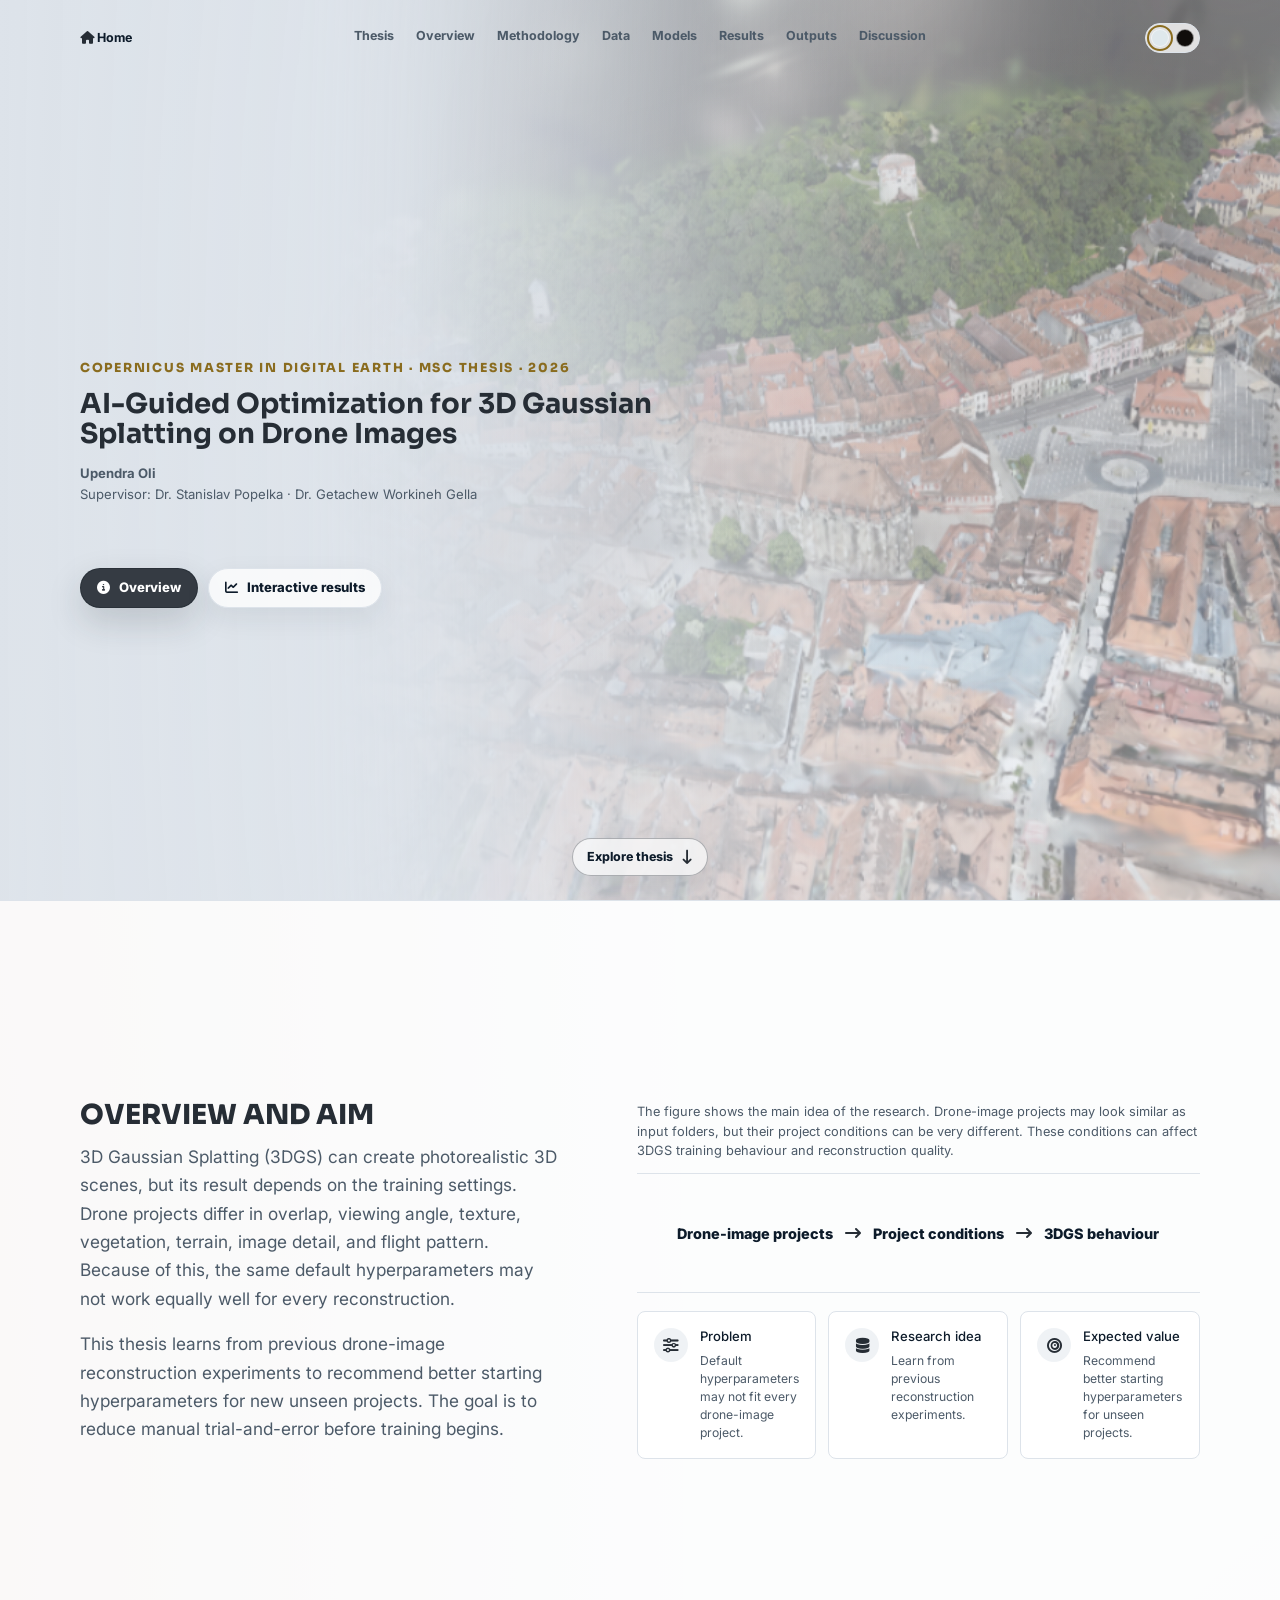
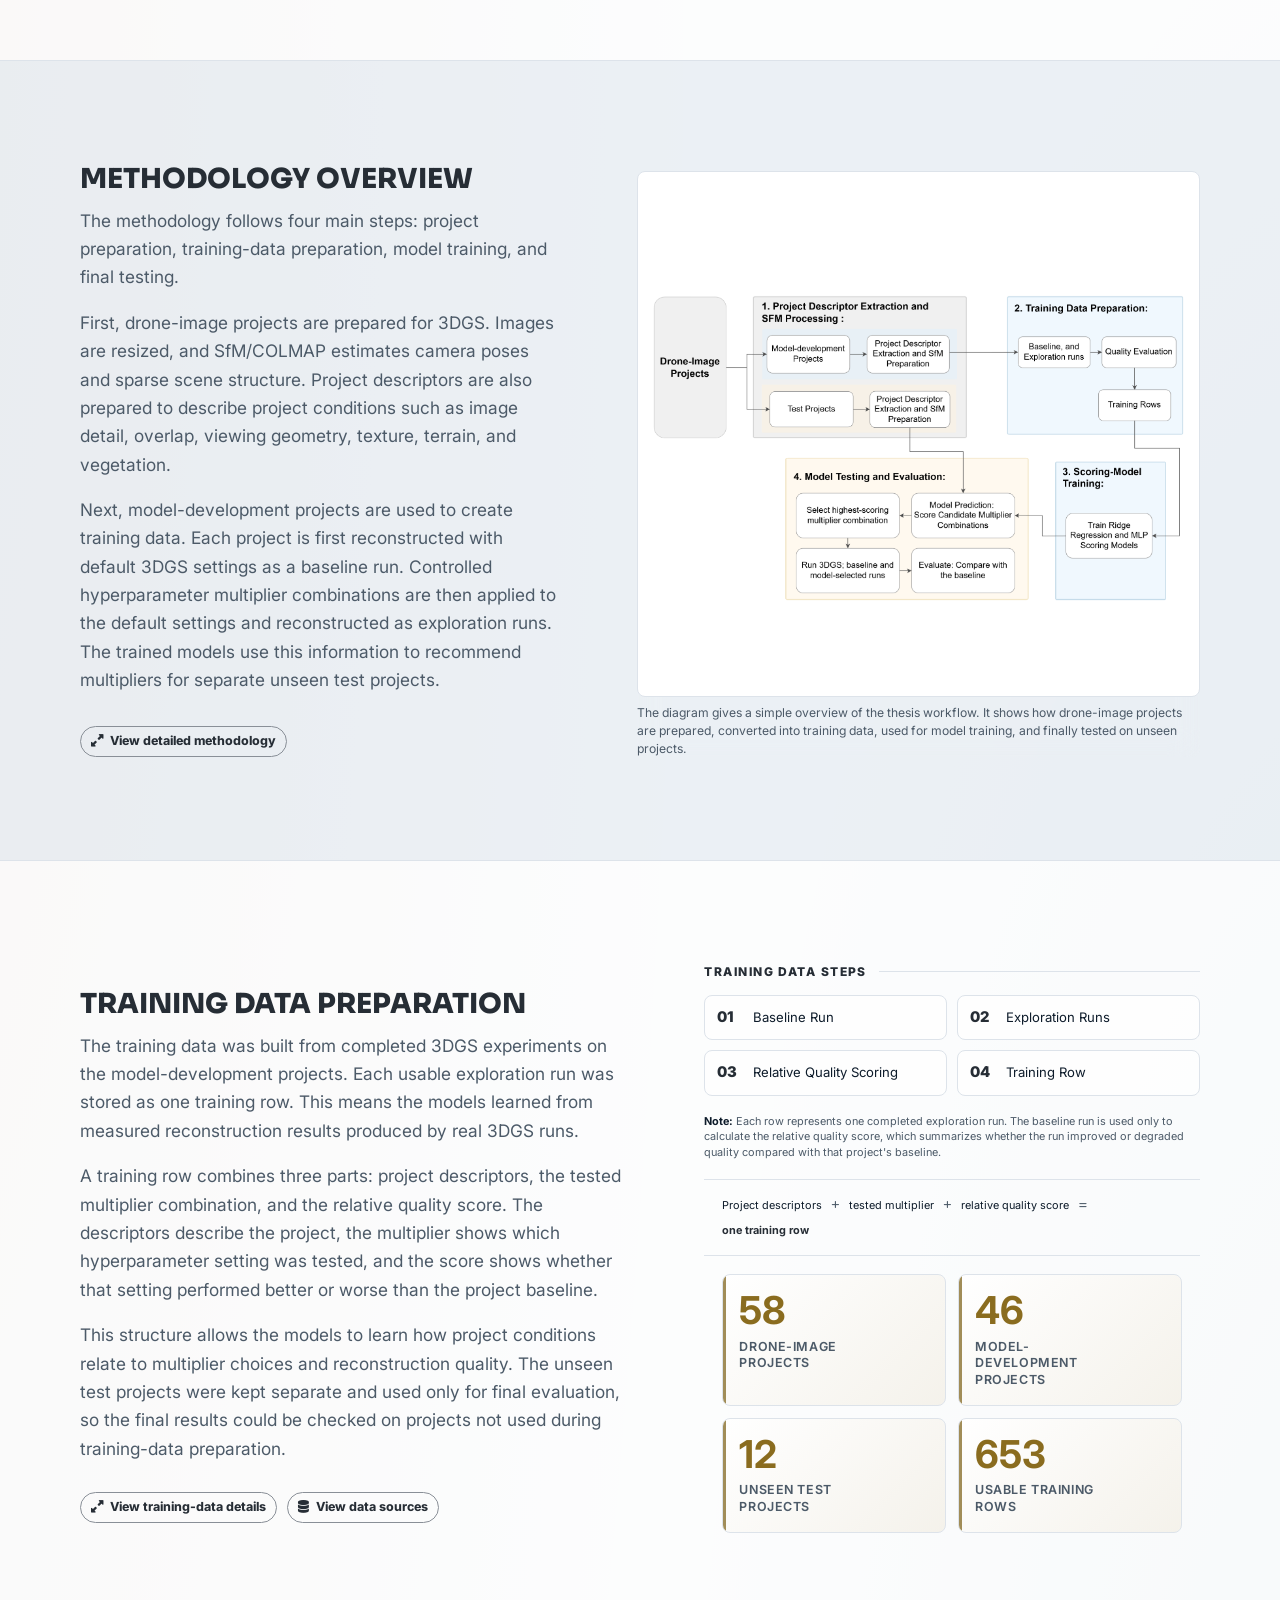
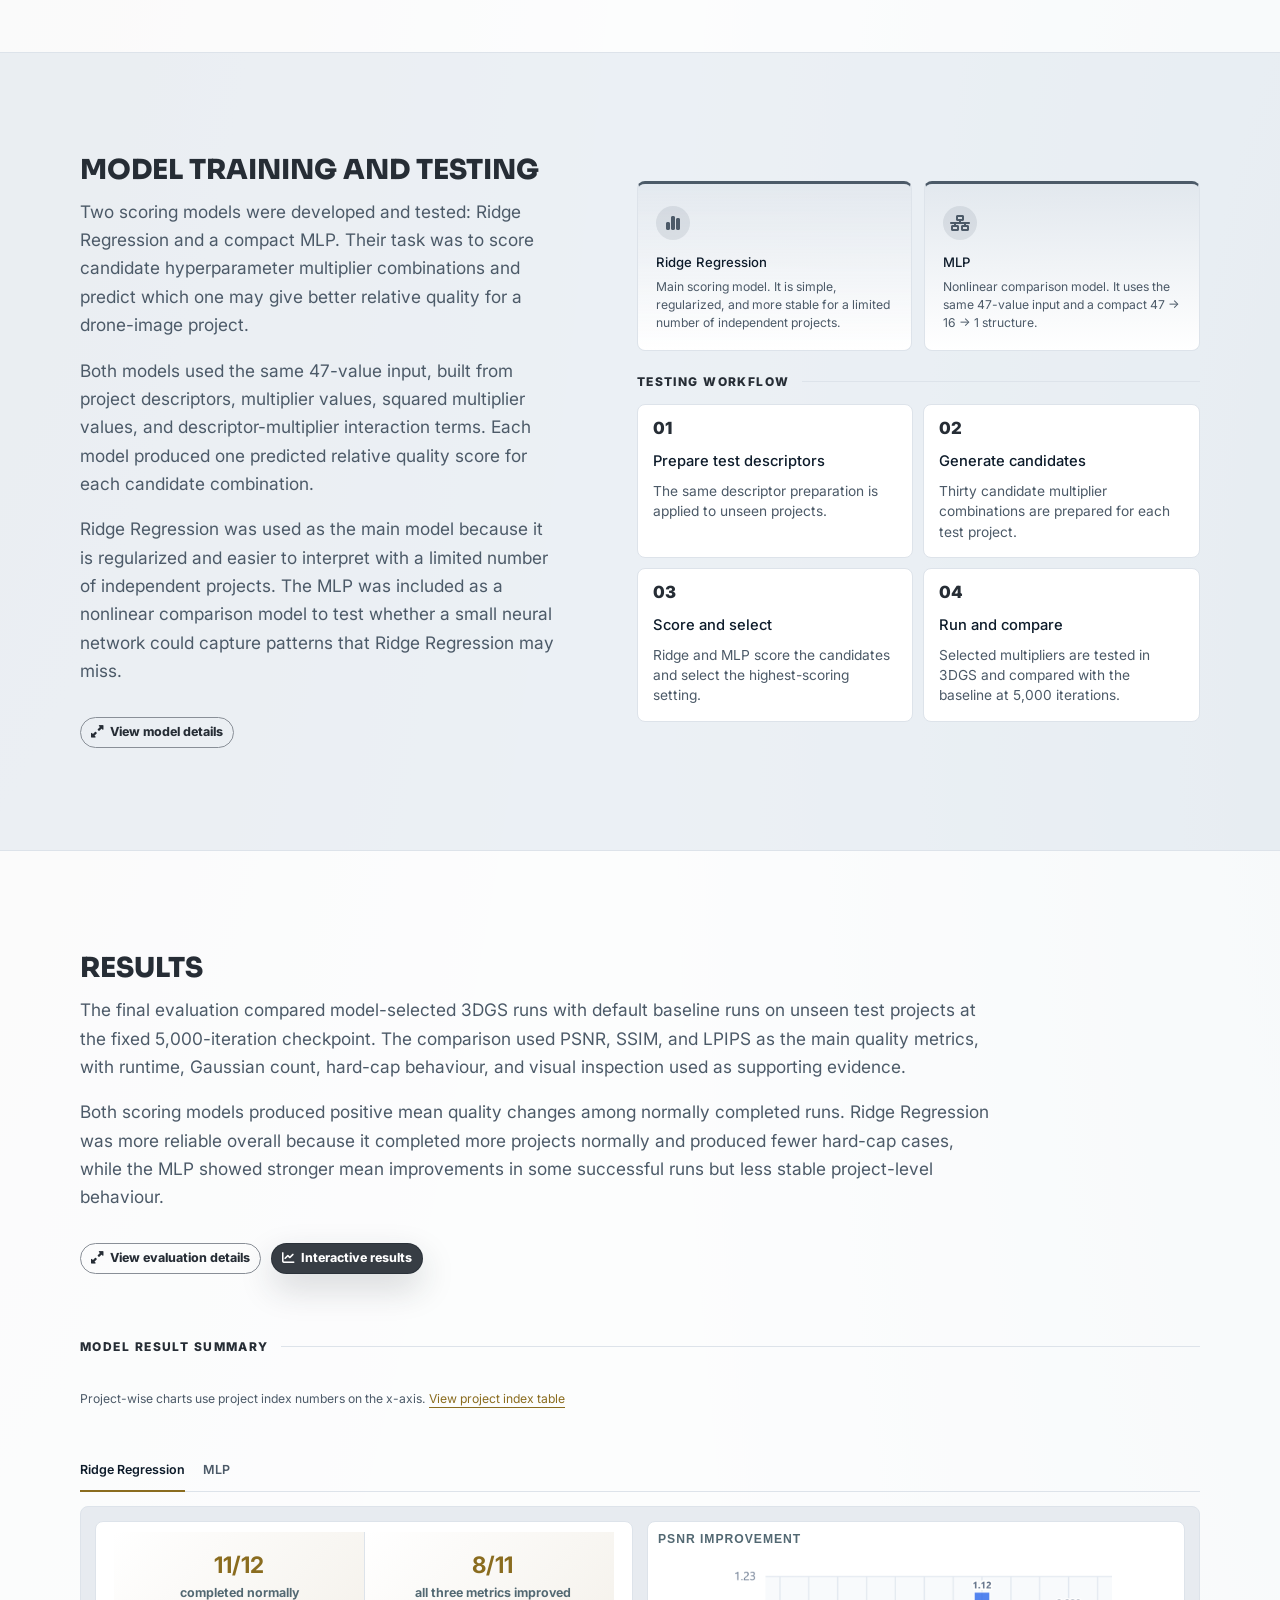
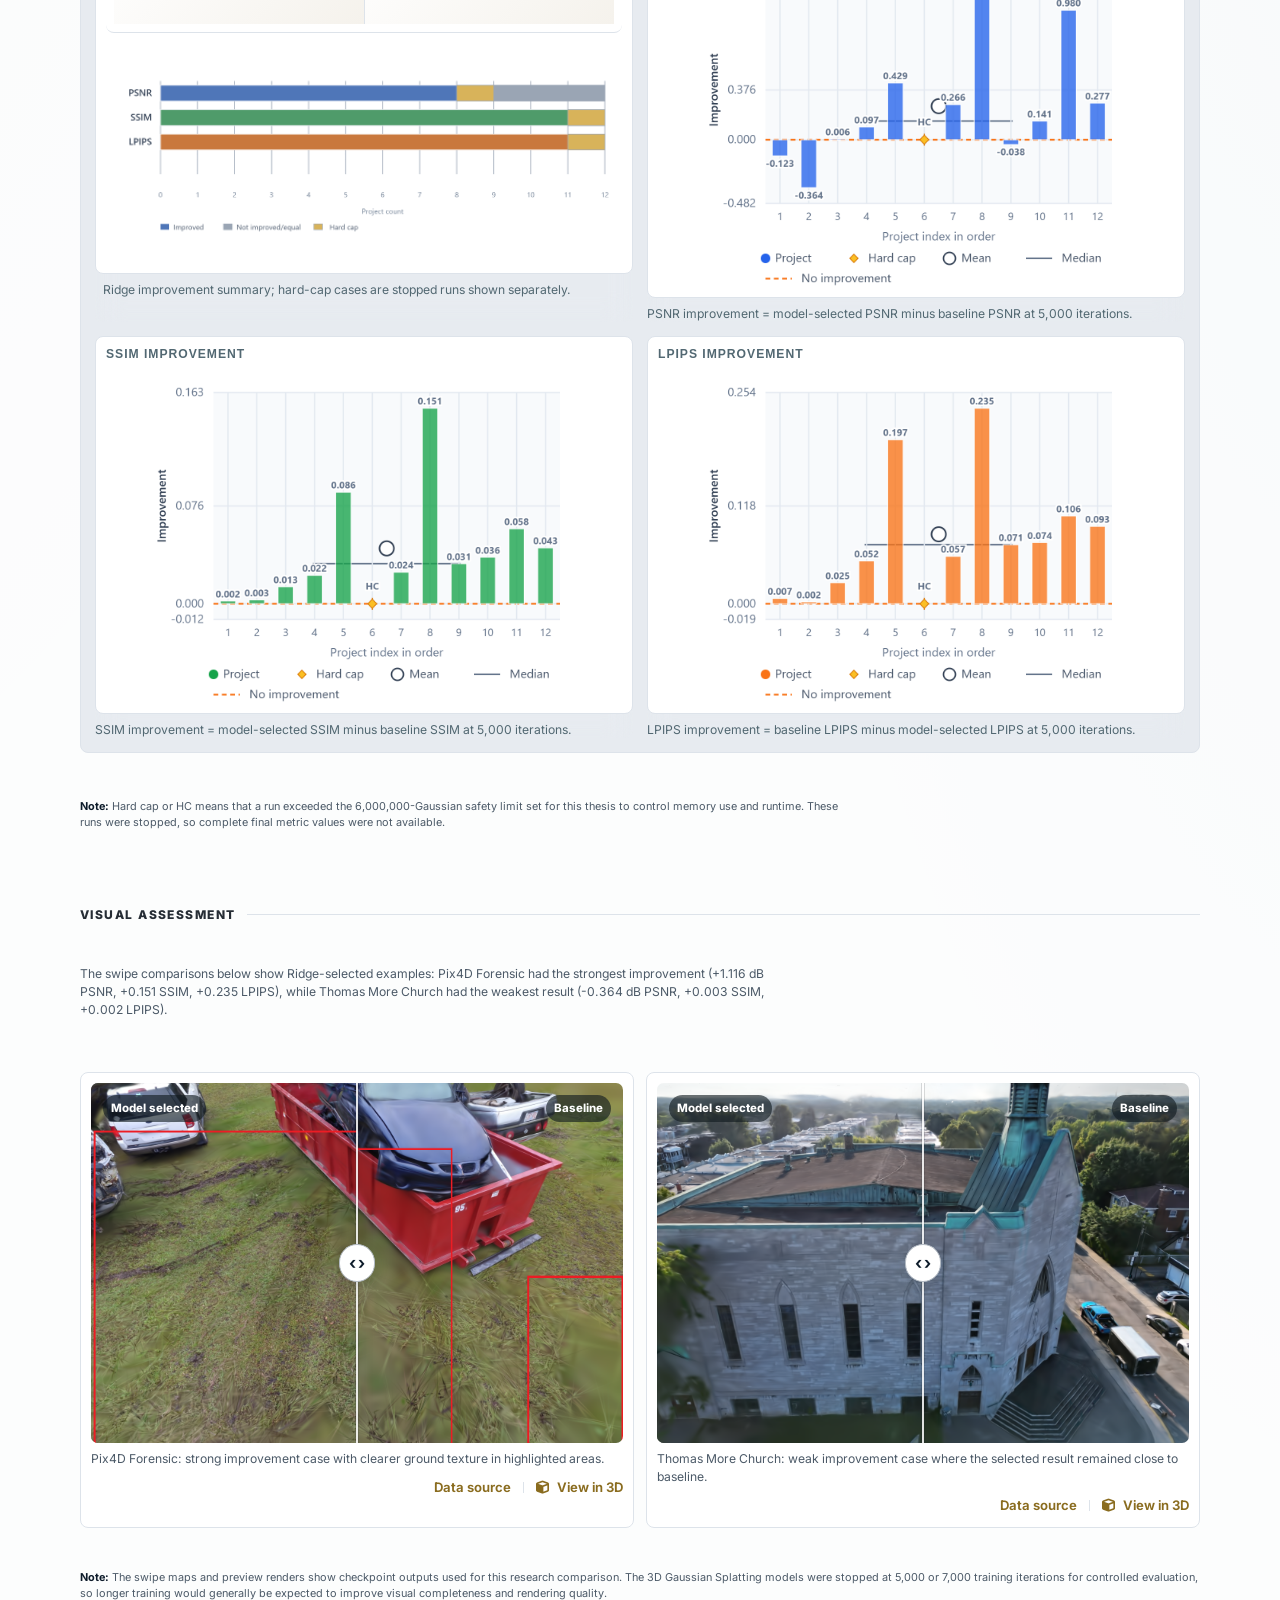
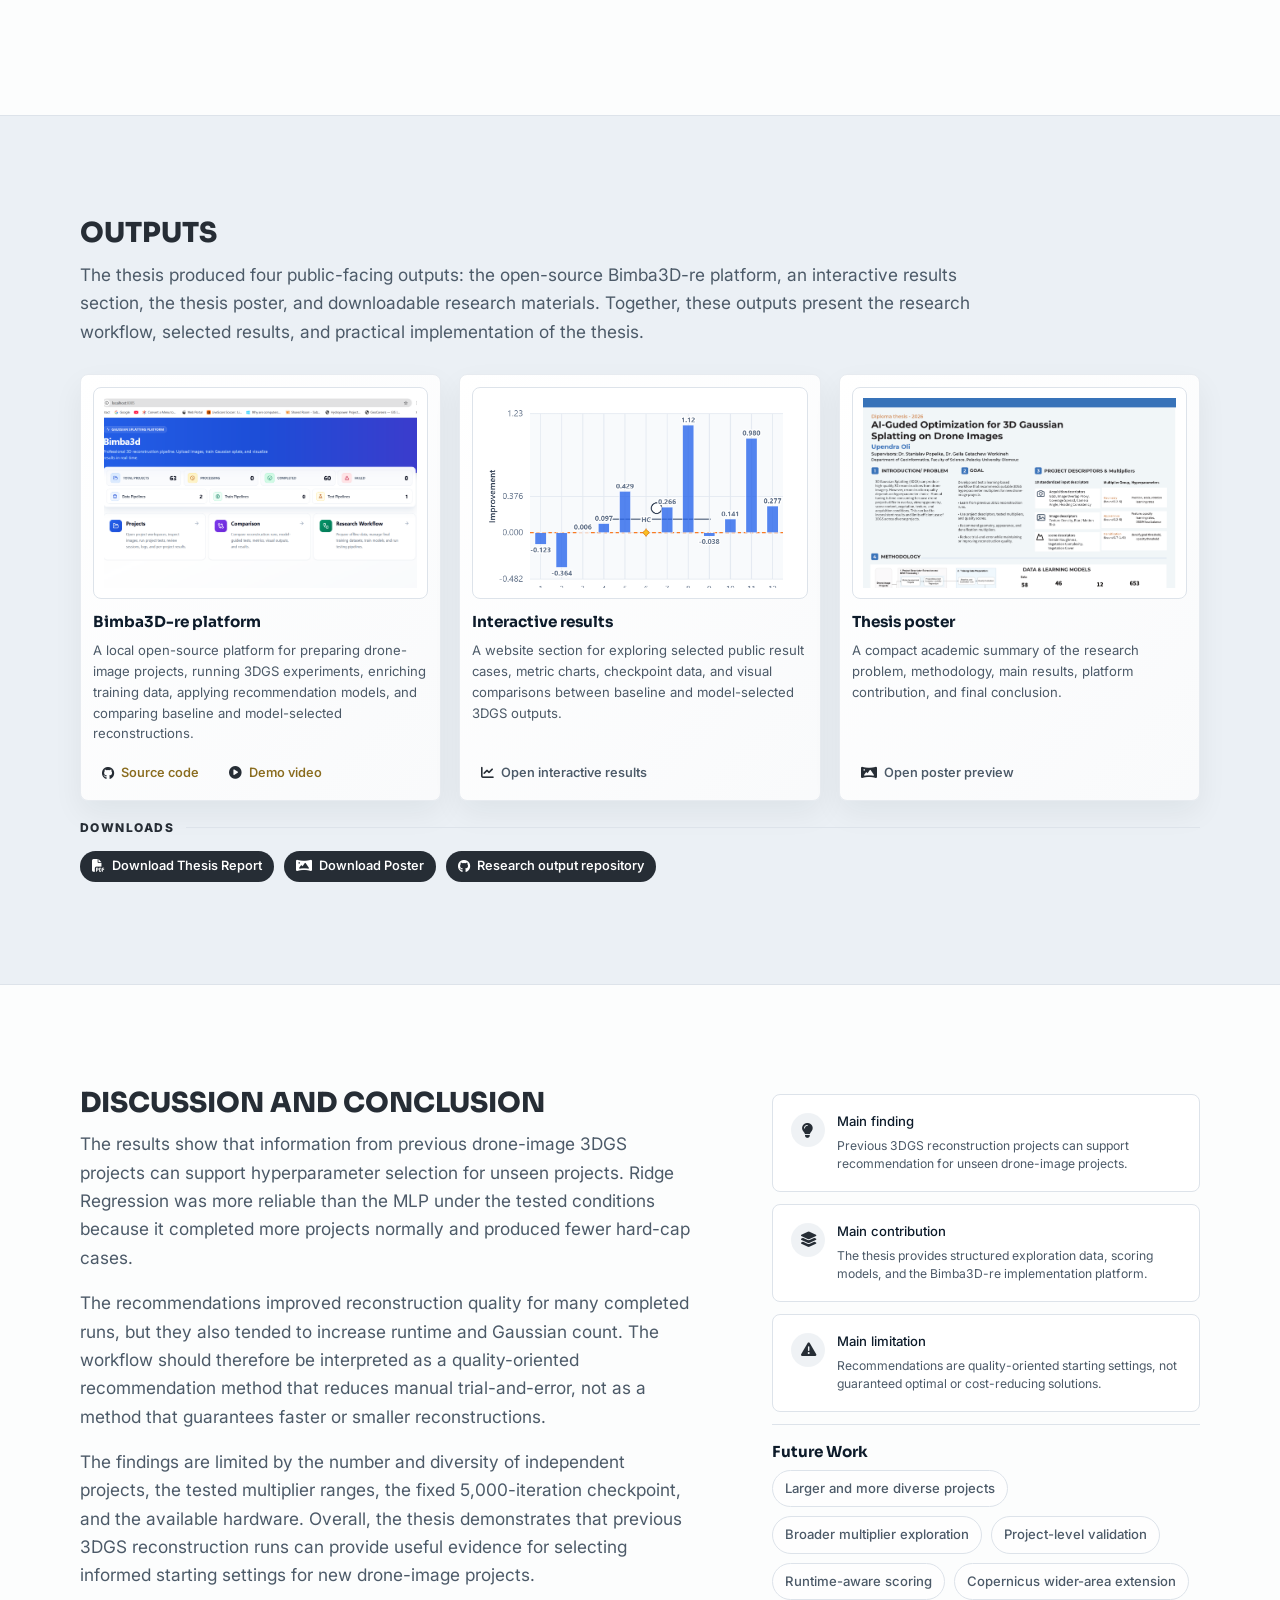
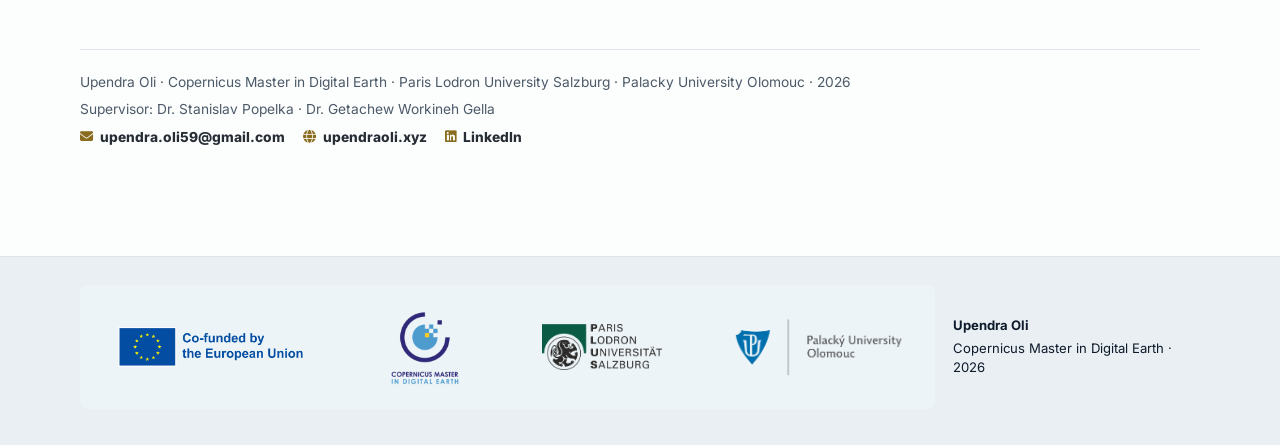
==== commit e6267ed8: "text updates." ====
--- a/pages/thesis.html
+++ b/pages/thesis.html
@@ -122,11 +122,11 @@
           <ol class="compact-step-list" aria-label="Training data preparation steps">
             <li>baseline run</li>
             <li>exploration runs</li>
-            <li>quality scoring</li>
+            <li>relative quality scoring</li>
             <li>training row</li>
           </ol>
-          <p class="visual-note training-step-note"><strong>Note:</strong> Each row represents one completed exploration run. The baseline run is used only to calculate the relative quality score.</p>
-          <div class="training-equation">
+          <p class="visual-note training-step-note"><strong>Note:</strong> Each row represents one completed exploration run. The baseline run is used only to calculate the relative quality score, which summarizes whether the run improved or degraded quality compared with that project's baseline.</p>
+          <div class="training-equation training-equation-compact">
             <span>Project descriptors</span>
             <i class="fa-solid fa-plus"></i>
             <span>tested multiplier</span>
@@ -459,8 +459,9 @@
 
       <section>
         <h3>Step 3: Relative quality score</h3>
-        <p>After each exploration run, PSNR, SSIM, and LPIPS are compared with the project baseline. These metric differences are normalized and combined into a relative quality score, which becomes the learning target for the scoring models.</p>
-        <p>The score distribution figure shows how the completed exploration runs were spread across weaker and stronger outcomes. A positive relative score means the tested multiplier combination performed better than the default baseline for that project.</p>
+        <p>The relative quality score compares each exploration run with the default baseline run from the same project. First, PSNR, SSIM, and LPIPS differences are calculated between the exploration run and the baseline. Because higher PSNR and SSIM are better but lower LPIPS is better, the LPIPS difference is reversed so that positive values always mean improvement.</p>
+        <p>The metric differences are then normalized and combined into one relative quality score. This score is used as the learning target for Ridge Regression and MLP. A positive score means the tested multiplier combination performed better than the baseline, while a negative score means it performed worse.</p>
+        <p>The score distribution figure shows how the completed exploration runs were spread across weaker and stronger outcomes.</p>
         <figure class="figure-card training-modal-figure">
           <button type="button" class="figure-button" data-modal-src="../assets/figures/figure16_relative_quality_score_training_rows.png" data-modal-title="Relative quality score distribution">
             <img src="../assets/figures/figure16_relative_quality_score_training_rows.png" alt="Relative quality score distribution">
--- a/css/styles.css
+++ b/css/styles.css
@@ -5644,6 +5644,16 @@
   font-size: 0.78rem;
 }
 
+.training-equation-compact span,
+.training-equation-compact strong {
+  font-size: 0.68rem;
+  line-height: 1.35;
+}
+
+.training-equation-compact i {
+  font-size: 0.56rem;
+}
+
 .compact-step-list {
   display: grid;
   grid-template-columns: repeat(2, minmax(0, 1fr));
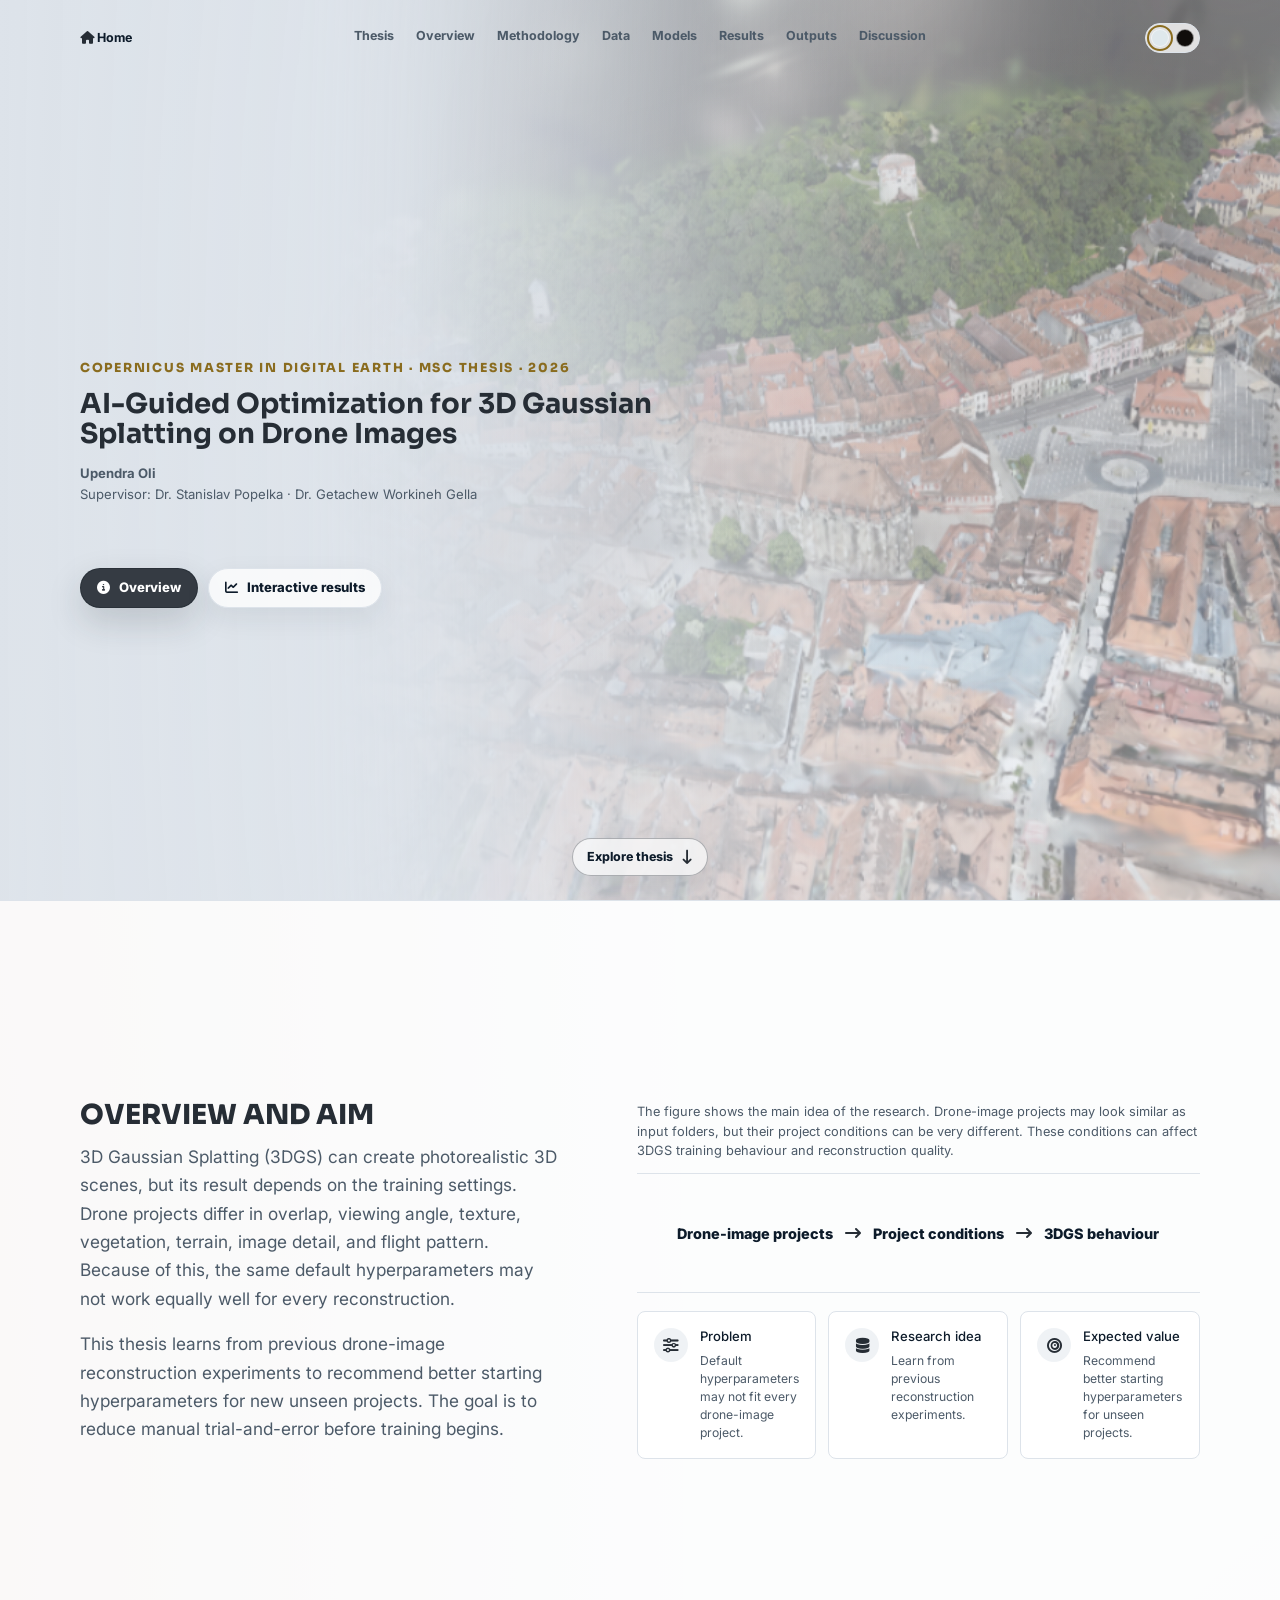
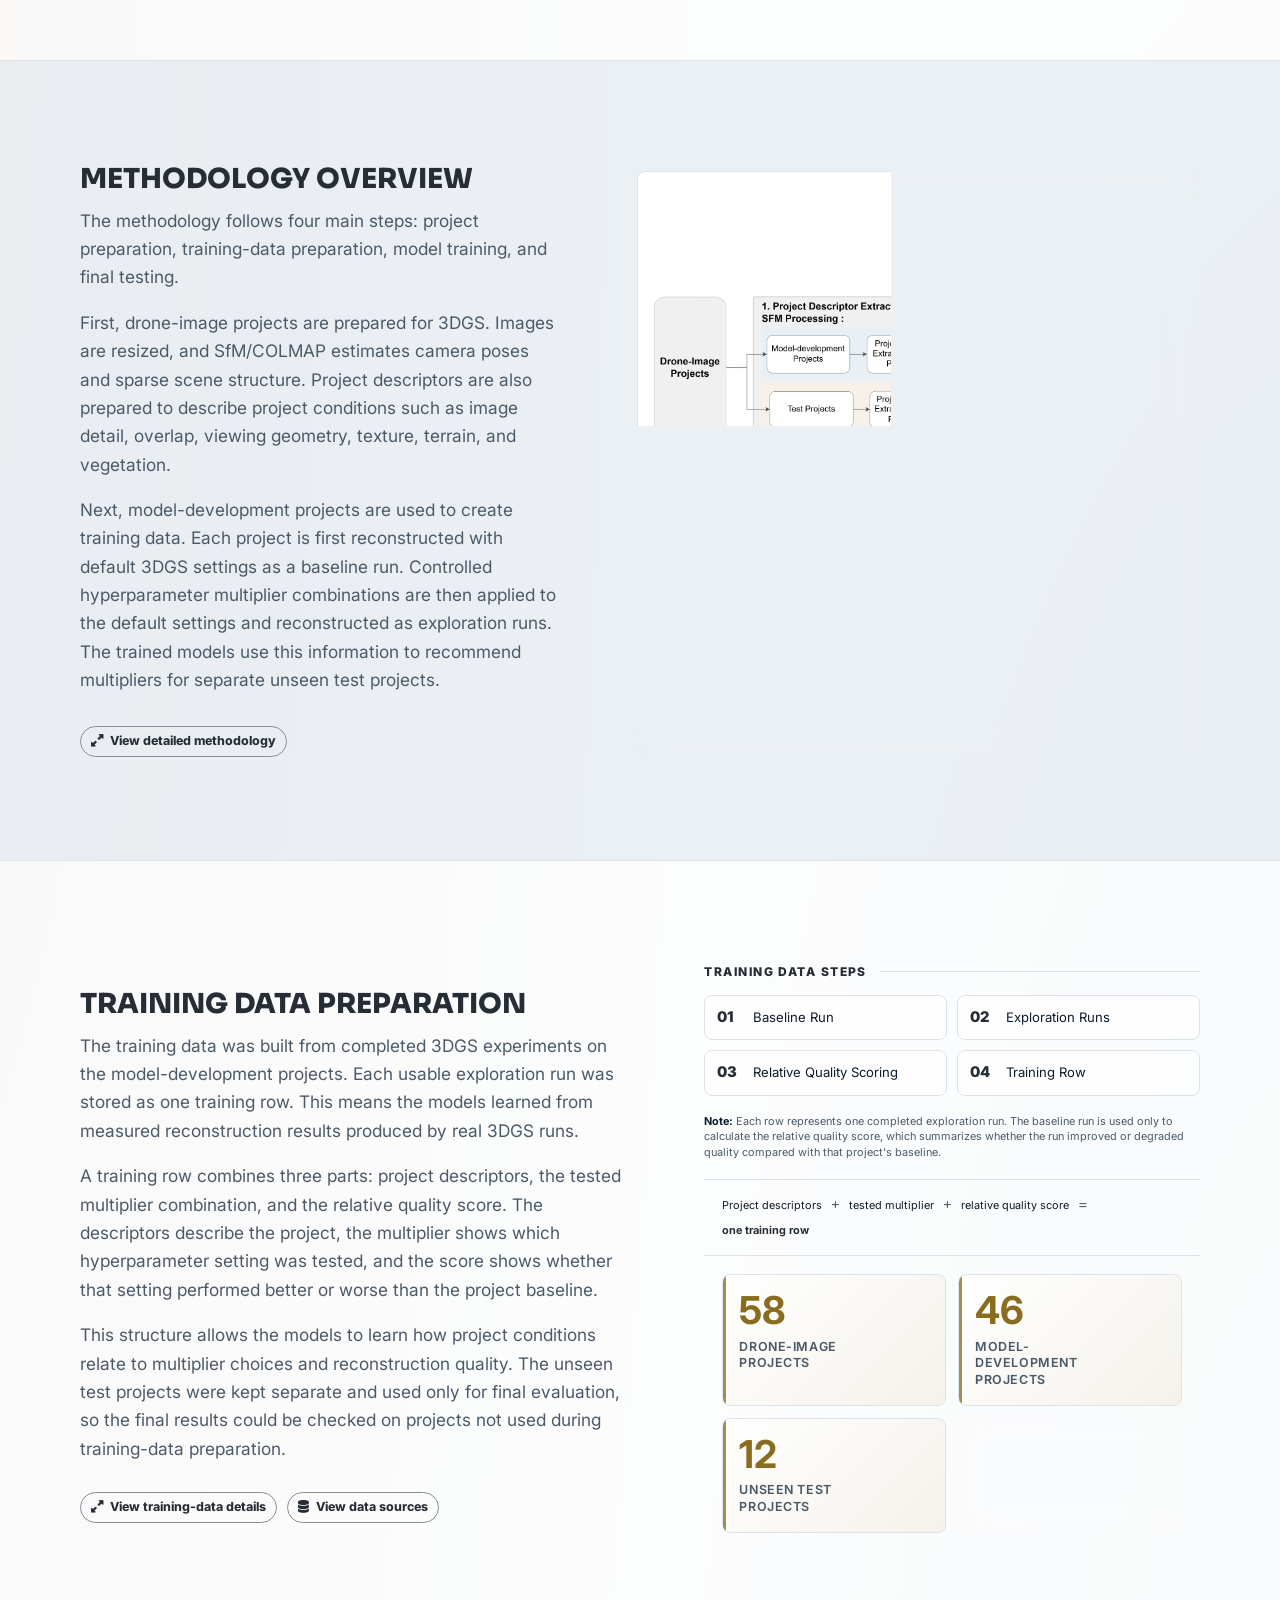
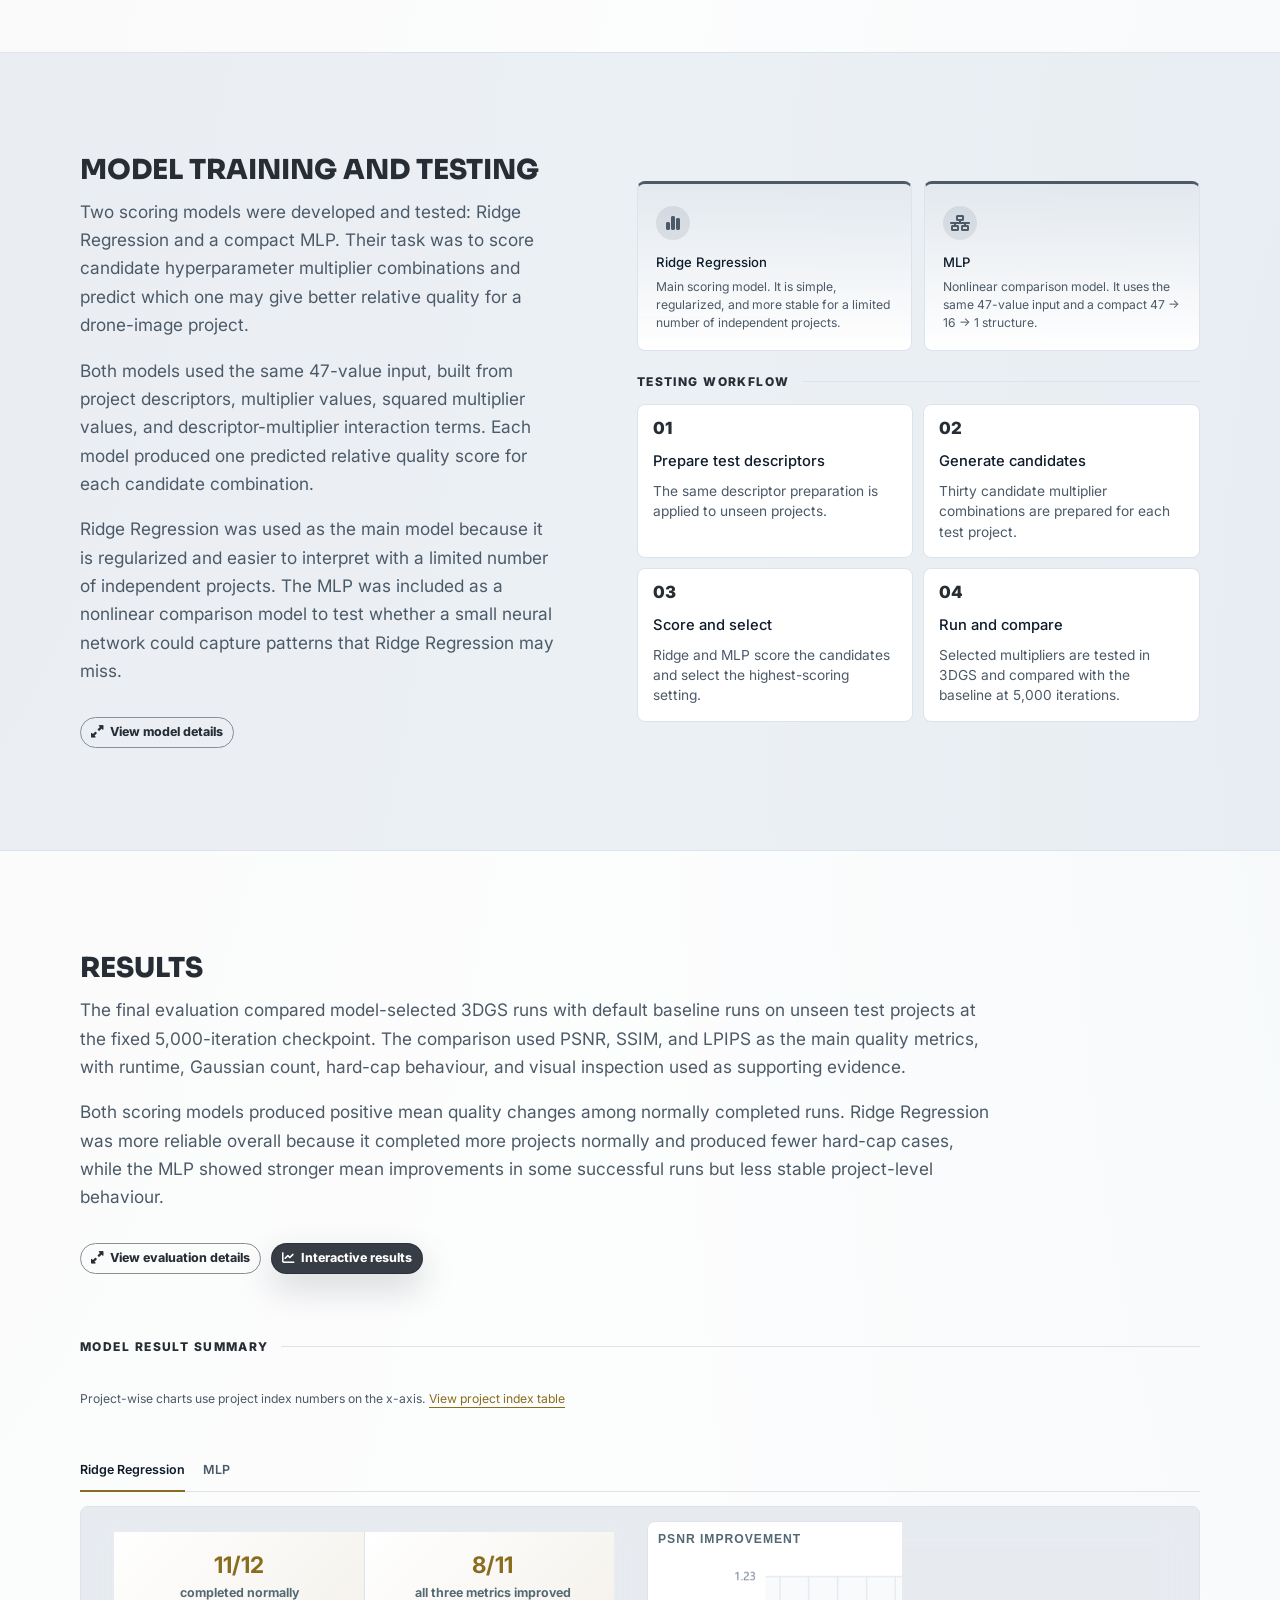
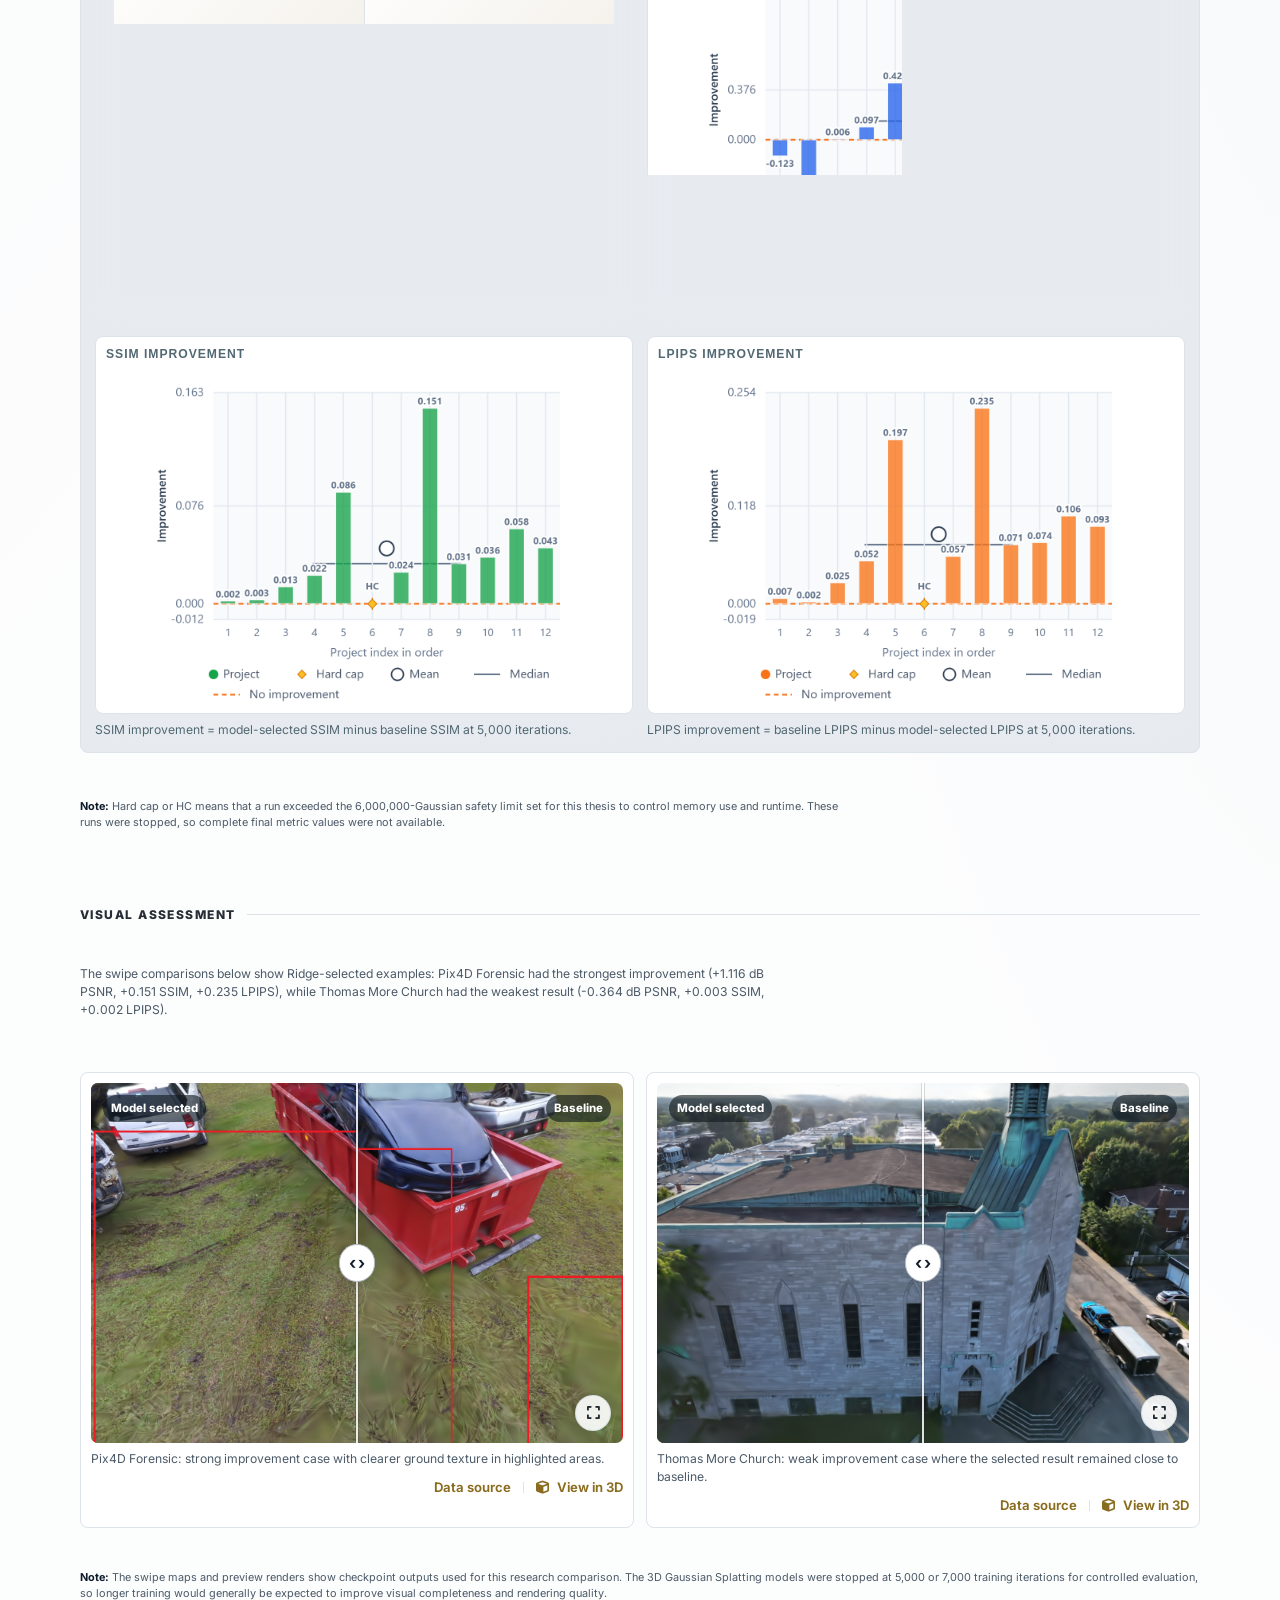
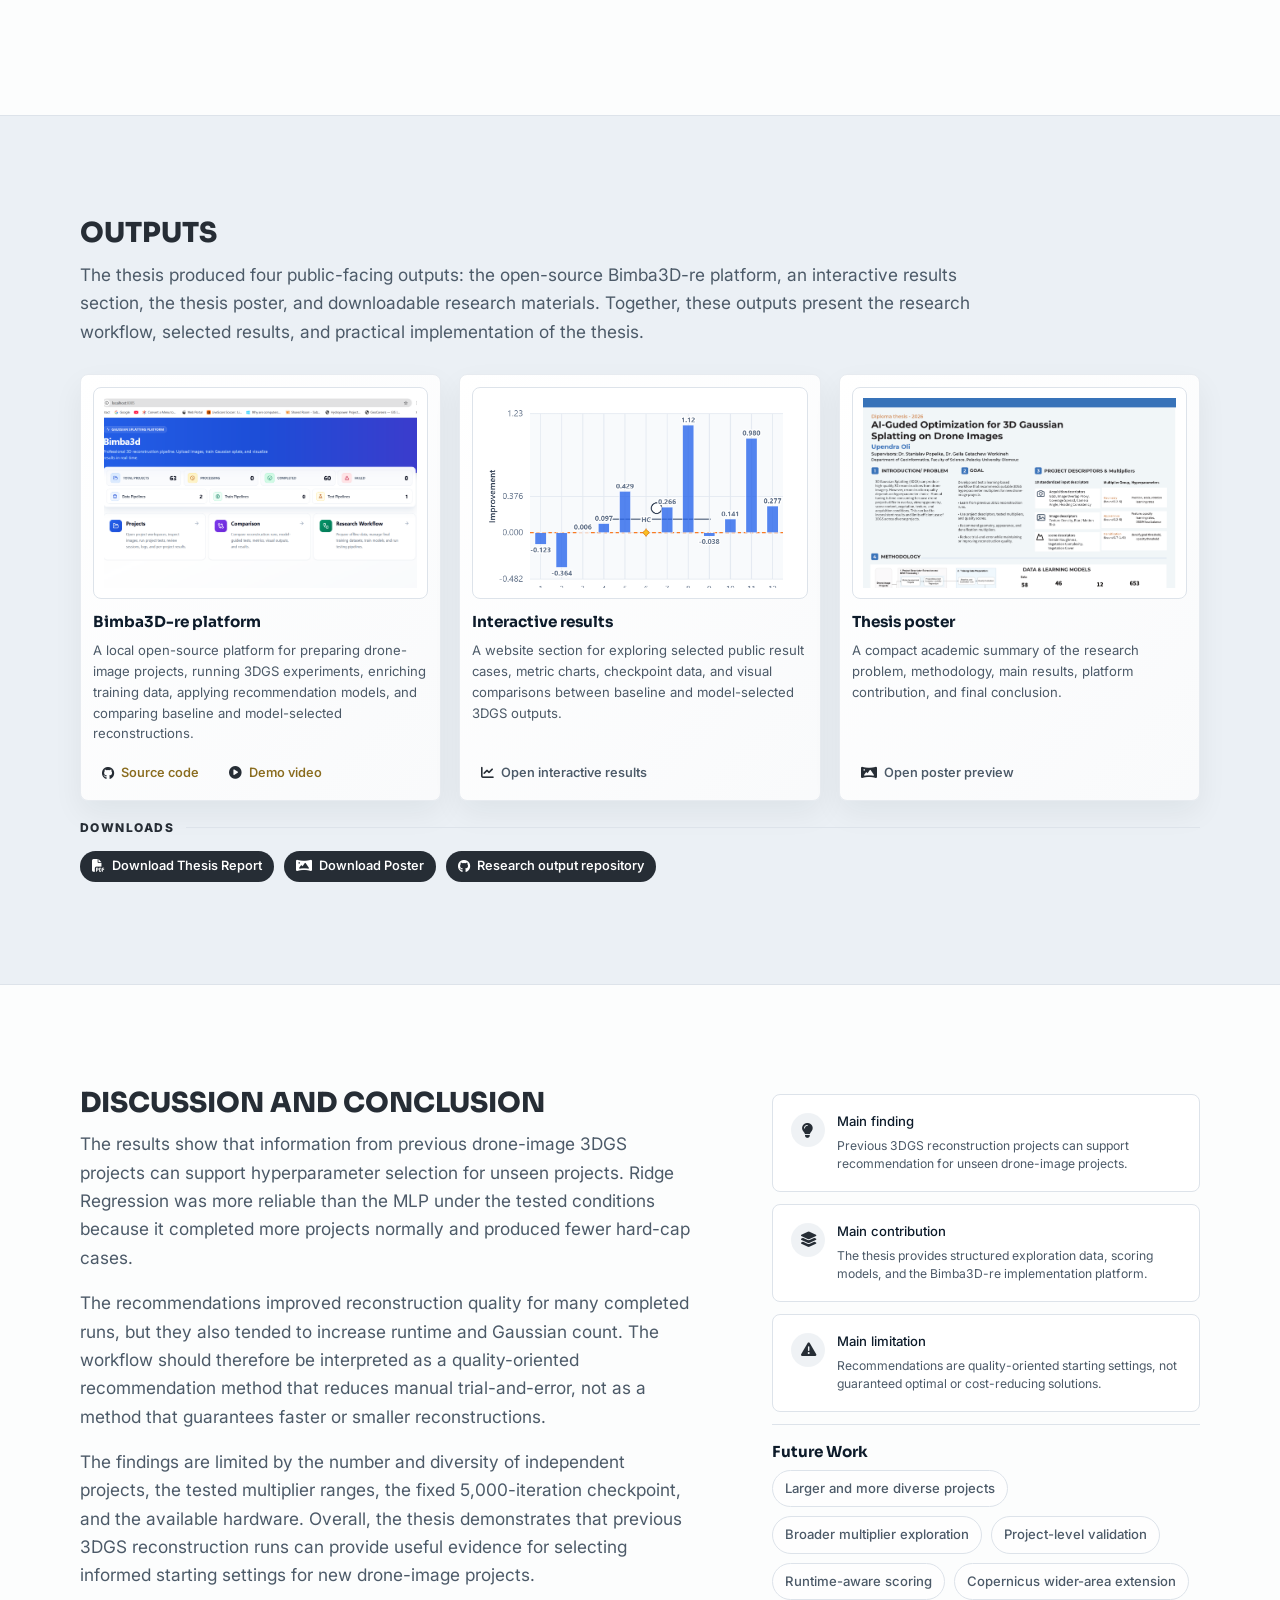
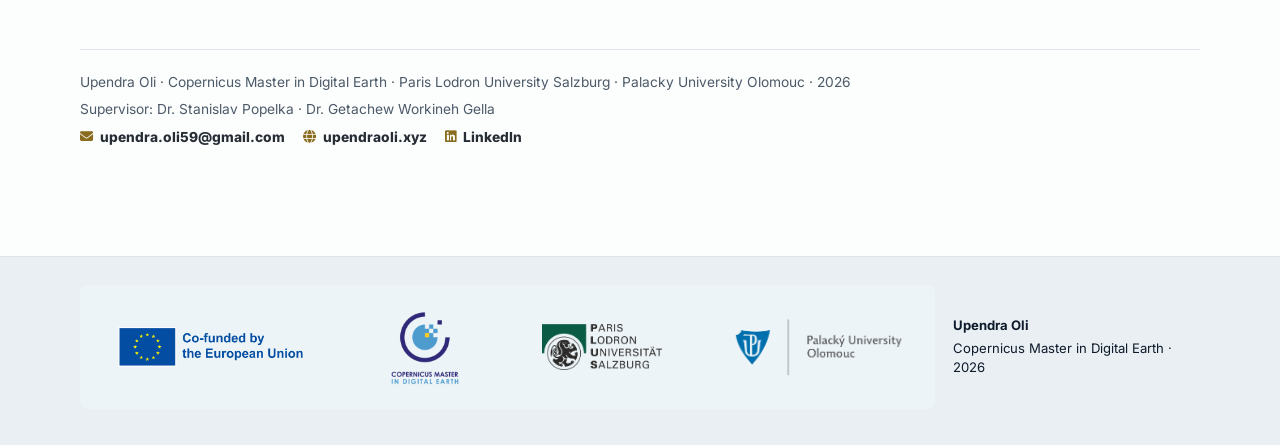
==== commit 2a17c8da: "added final poster and fullscreen on swipemap" ====
--- a/pages/thesis.html
+++ b/pages/thesis.html
@@ -239,6 +239,9 @@
               <div class="compare-after">
                 <img src="../assets/figures/figure21b_model_preview_005000_a.png" alt="Pix4D Forensic Ridge-selected reconstruction preview">
               </div>
+              <button type="button" class="compare-fullscreen-button" aria-label="View Pix4D Forensic comparison fullscreen" title="View fullscreen">
+                <i class="fa-solid fa-expand" aria-hidden="true" title="View fullscreen"></i>
+              </button>
               <span class="compare-label compare-label-before">Baseline</span>
               <span class="compare-label compare-label-after">Model selected</span>
               <input type="range" min="0" max="100" value="50" aria-label="Swipe Pix4D Forensic baseline and model-selected result">
@@ -258,6 +261,9 @@
               <div class="compare-after">
                 <img src="../assets/figures/figure21d_model_preview_005000.png" alt="Thomas More Church Ridge-selected reconstruction preview">
               </div>
+              <button type="button" class="compare-fullscreen-button" aria-label="View Thomas More Church comparison fullscreen" title="View fullscreen">
+                <i class="fa-solid fa-expand" aria-hidden="true" title="View fullscreen"></i>
+              </button>
               <span class="compare-label compare-label-before">Baseline</span>
               <span class="compare-label compare-label-after">Model selected</span>
               <input type="range" min="0" max="100" value="50" aria-label="Swipe Thomas More Church baseline and model-selected result">
@@ -408,6 +414,14 @@
   <dialog class="detail-modal" id="detail-modal" aria-label="Detailed thesis section">
     <button class="modal-close" type="button" aria-label="Close details">Close</button>
     <div class="detail-modal-content"></div>
+  </dialog>
+
+  <dialog class="swipe-modal" id="swipe-modal" aria-label="Fullscreen swipe comparison">
+    <button class="modal-close" type="button" aria-label="Close fullscreen comparison">Close</button>
+    <figure>
+      <div class="swipe-modal-body"></div>
+      <figcaption></figcaption>
+    </figure>
   </dialog>
 
   <template id="methodology-detail">
--- a/css/styles.css
+++ b/css/styles.css
@@ -3747,6 +3747,34 @@
   cursor: ew-resize;
 }
 
+.compare-fullscreen-button {
+  position: absolute;
+  right: 12px;
+  bottom: 12px;
+  z-index: 5;
+  display: inline-grid;
+  place-items: center;
+  width: 36px;
+  height: 36px;
+  color: #1f2a30;
+  background: rgba(255, 255, 255, 0.9);
+  border: 1px solid rgba(212, 224, 228, 0.9);
+  border-radius: 999px;
+  box-shadow: 0 8px 24px rgba(31, 42, 48, 0.18);
+  cursor: pointer;
+}
+
+.compare-fullscreen-button:hover,
+.compare-fullscreen-button:focus {
+  color: #ffffff;
+  background: var(--accent-primary);
+  border-color: var(--accent-primary);
+}
+
+.compare-fullscreen-button i {
+  font-size: 0.92rem;
+}
+
 .image-compare::after {
   content: "\2039\203A";
   position: absolute;
@@ -3806,6 +3834,49 @@
 
 .compare-label-after {
   left: 12px;
+}
+
+.swipe-modal {
+  position: fixed;
+  inset: 50% auto auto 50%;
+  transform: translate(-50%, -50%);
+  width: min(1500px, calc(100vw - 28px));
+  max-height: calc(100vh - 32px);
+  margin: 0;
+  padding: 56px 12px 12px;
+  border: 1px solid #d4e0e4;
+  background: #ffffff;
+  box-shadow: var(--shadow);
+}
+
+.swipe-modal::backdrop {
+  background: rgba(13, 18, 24, 0.78);
+}
+
+.swipe-modal figure {
+  margin: 0;
+}
+
+.swipe-modal-body {
+  background: #ffffff;
+  border: 1px solid #edf2f4;
+}
+
+.swipe-modal .image-compare {
+  height: min(78vh, 820px);
+  background: #ffffff;
+  border-radius: 0;
+}
+
+.swipe-modal .compare-fullscreen-button {
+  display: none;
+}
+
+.swipe-modal figcaption {
+  padding-top: 10px;
+  color: #1f2a30;
+  font-size: 0.86rem;
+  font-weight: 650;
 }
 
 .conclusion-cards {
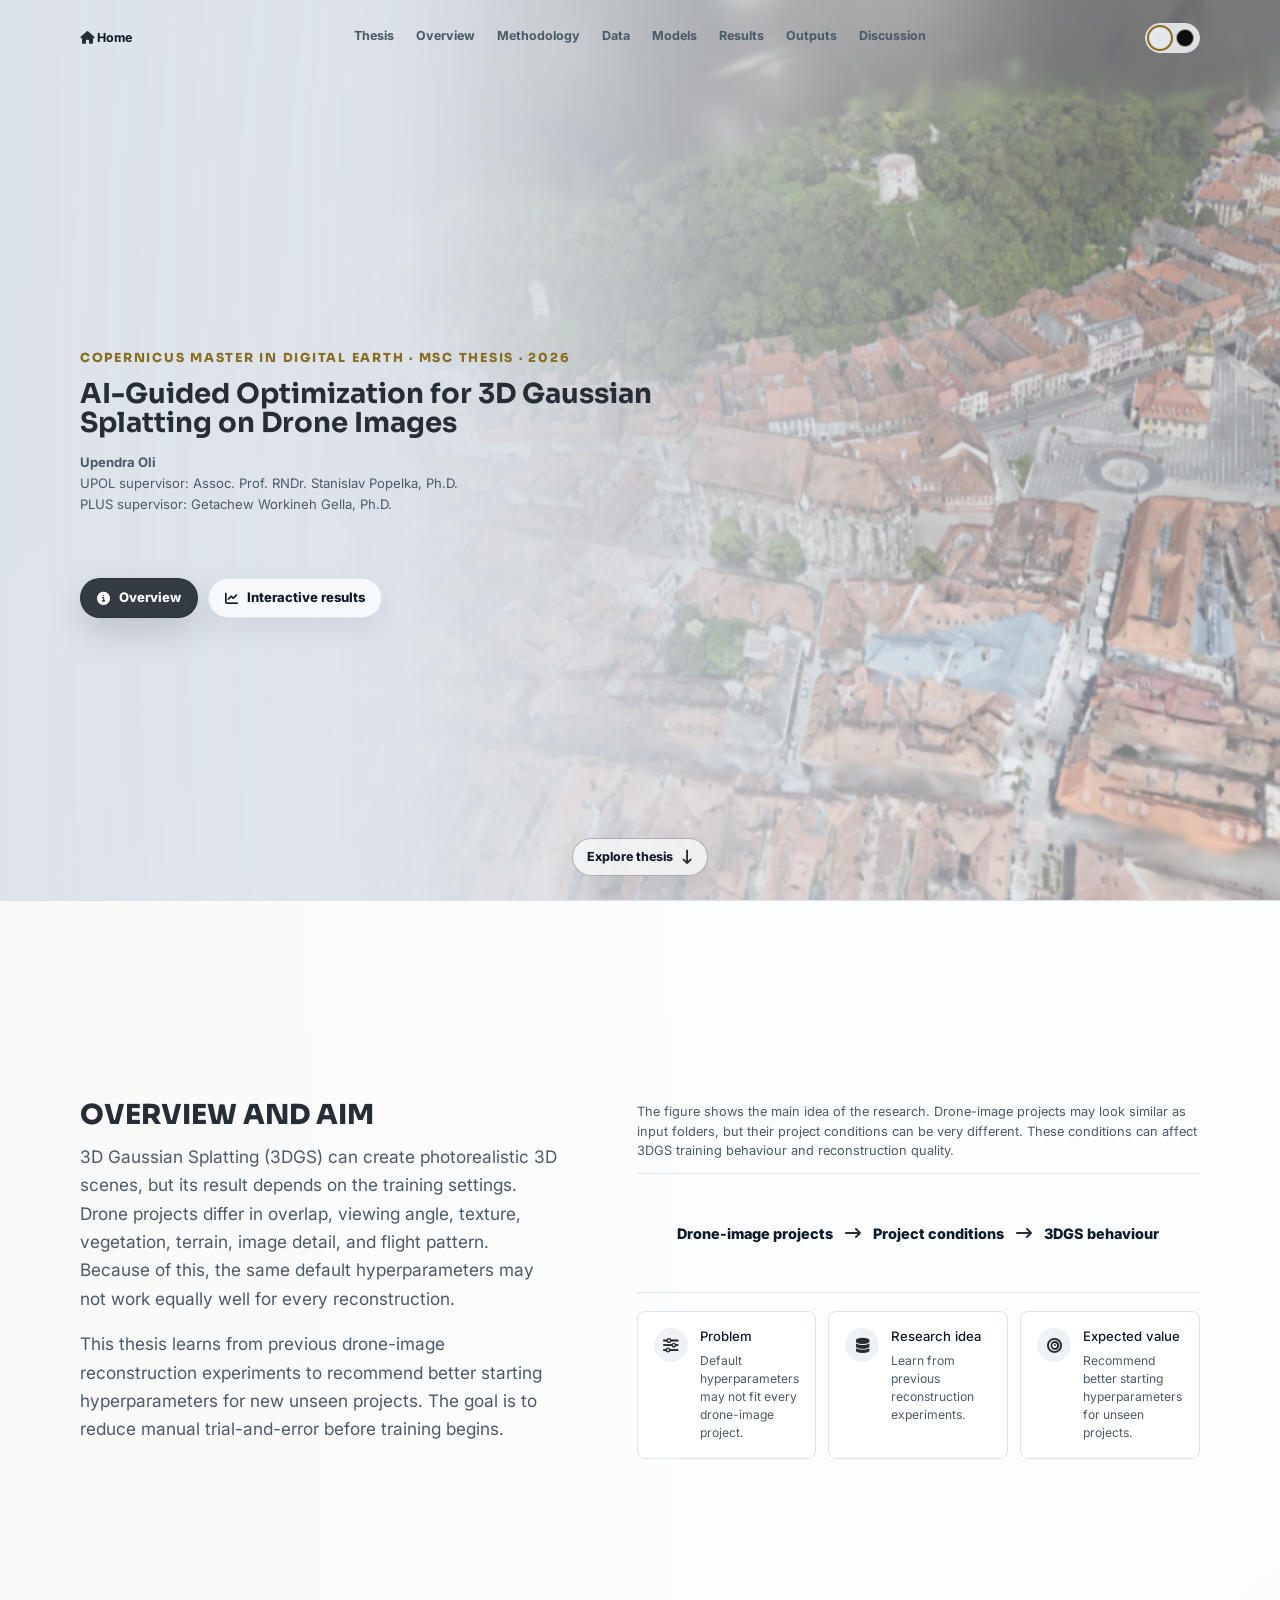
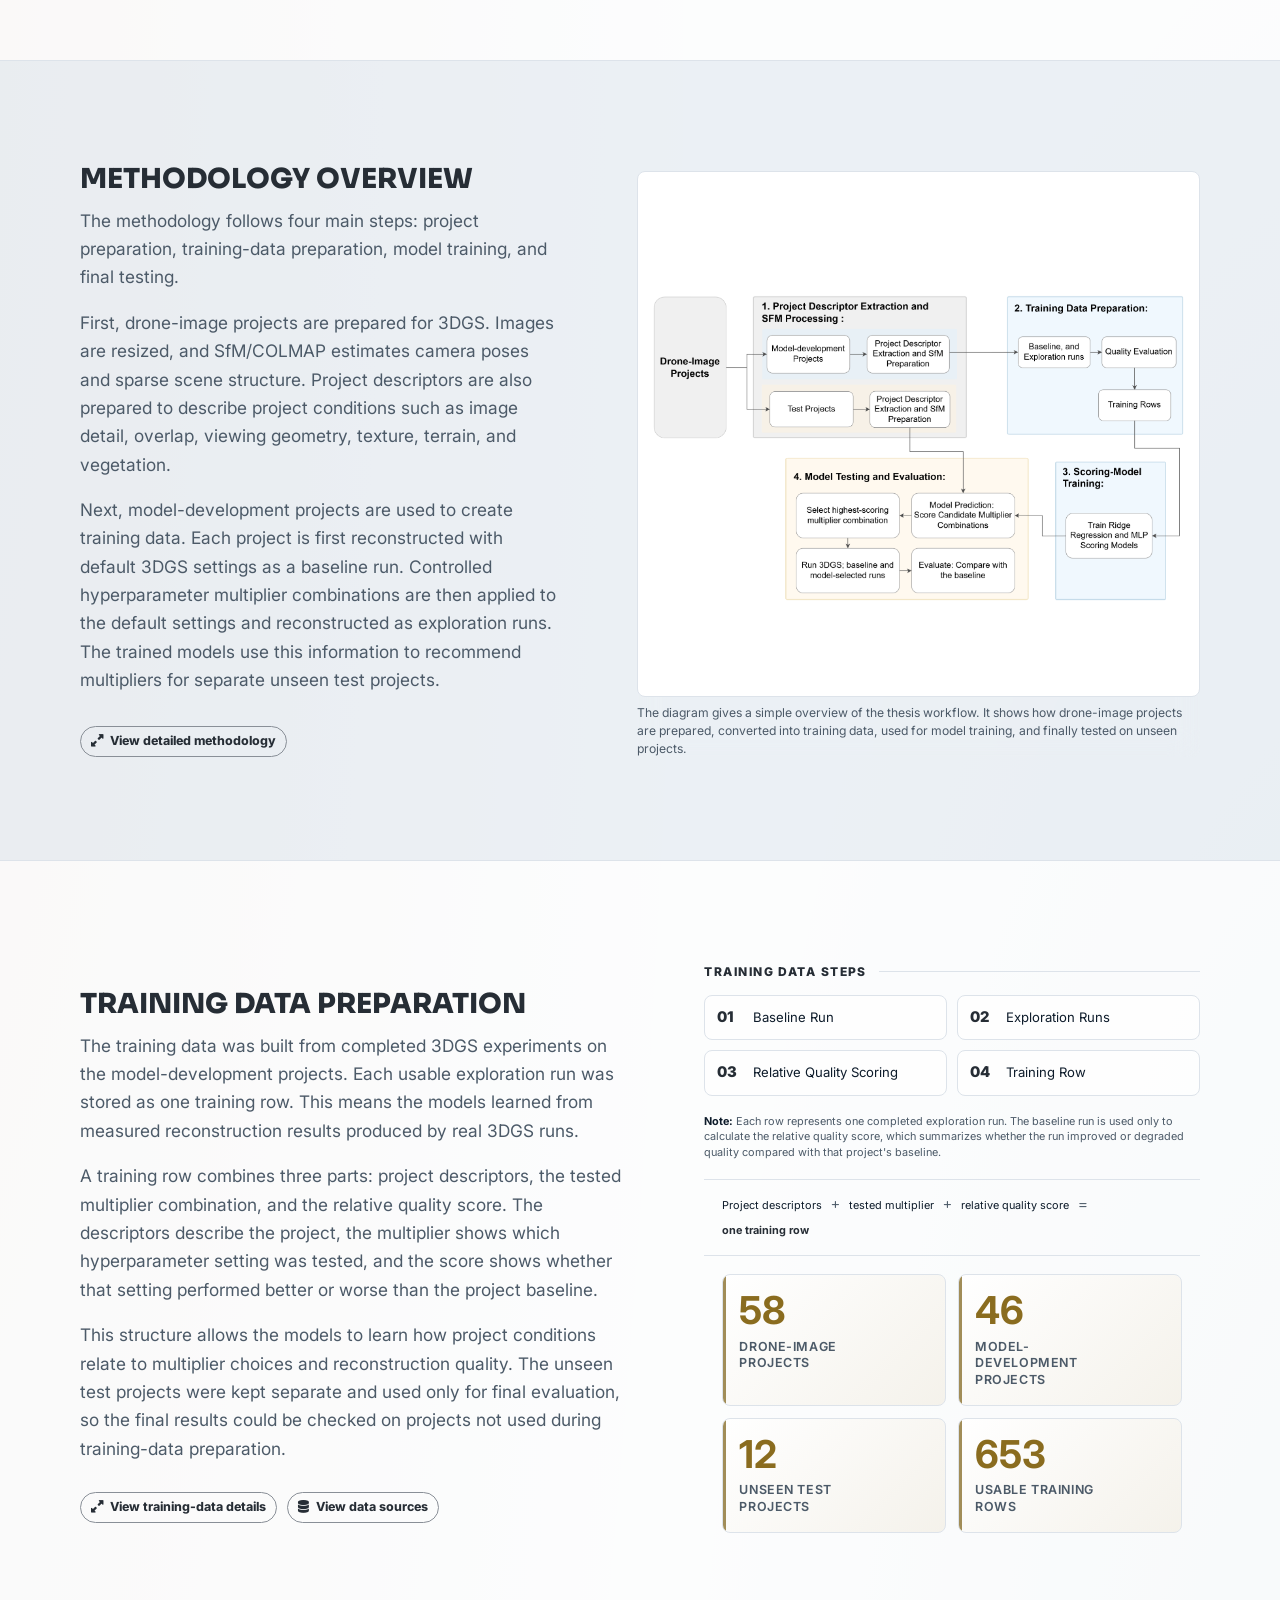
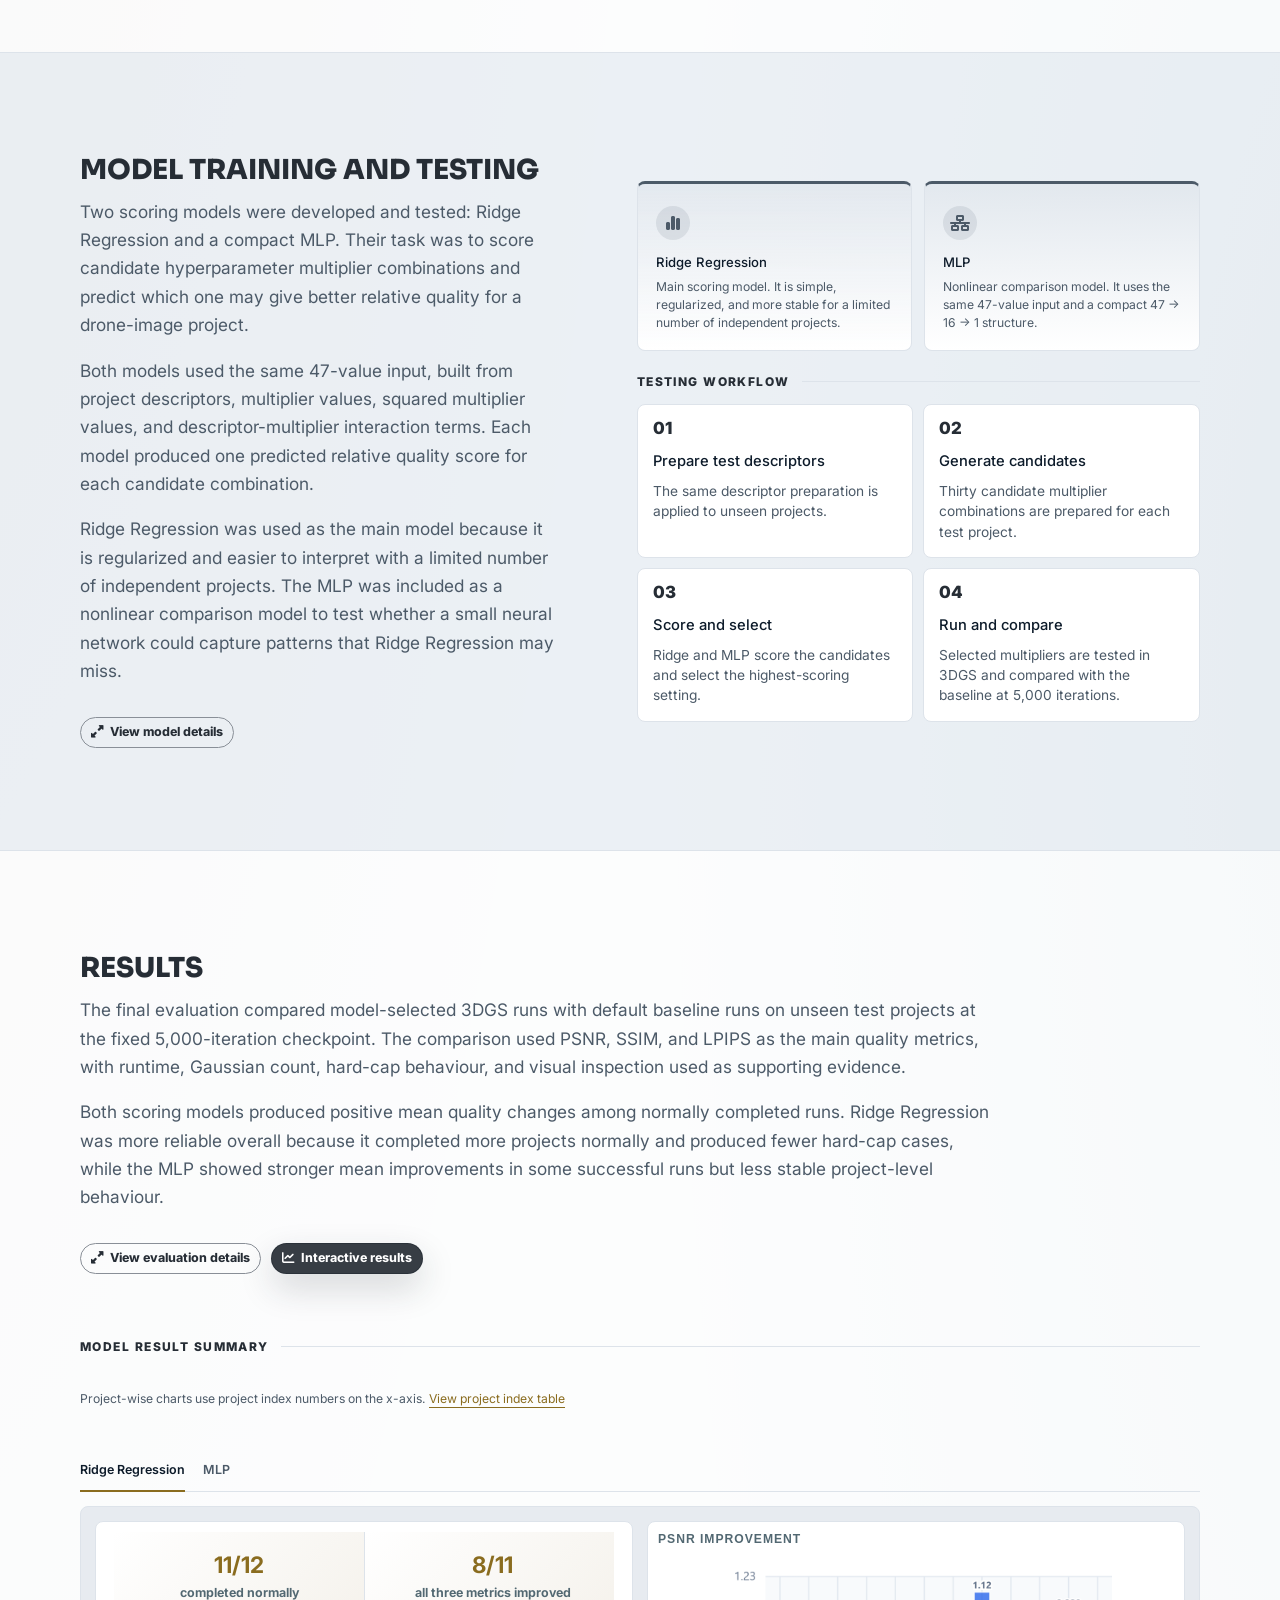
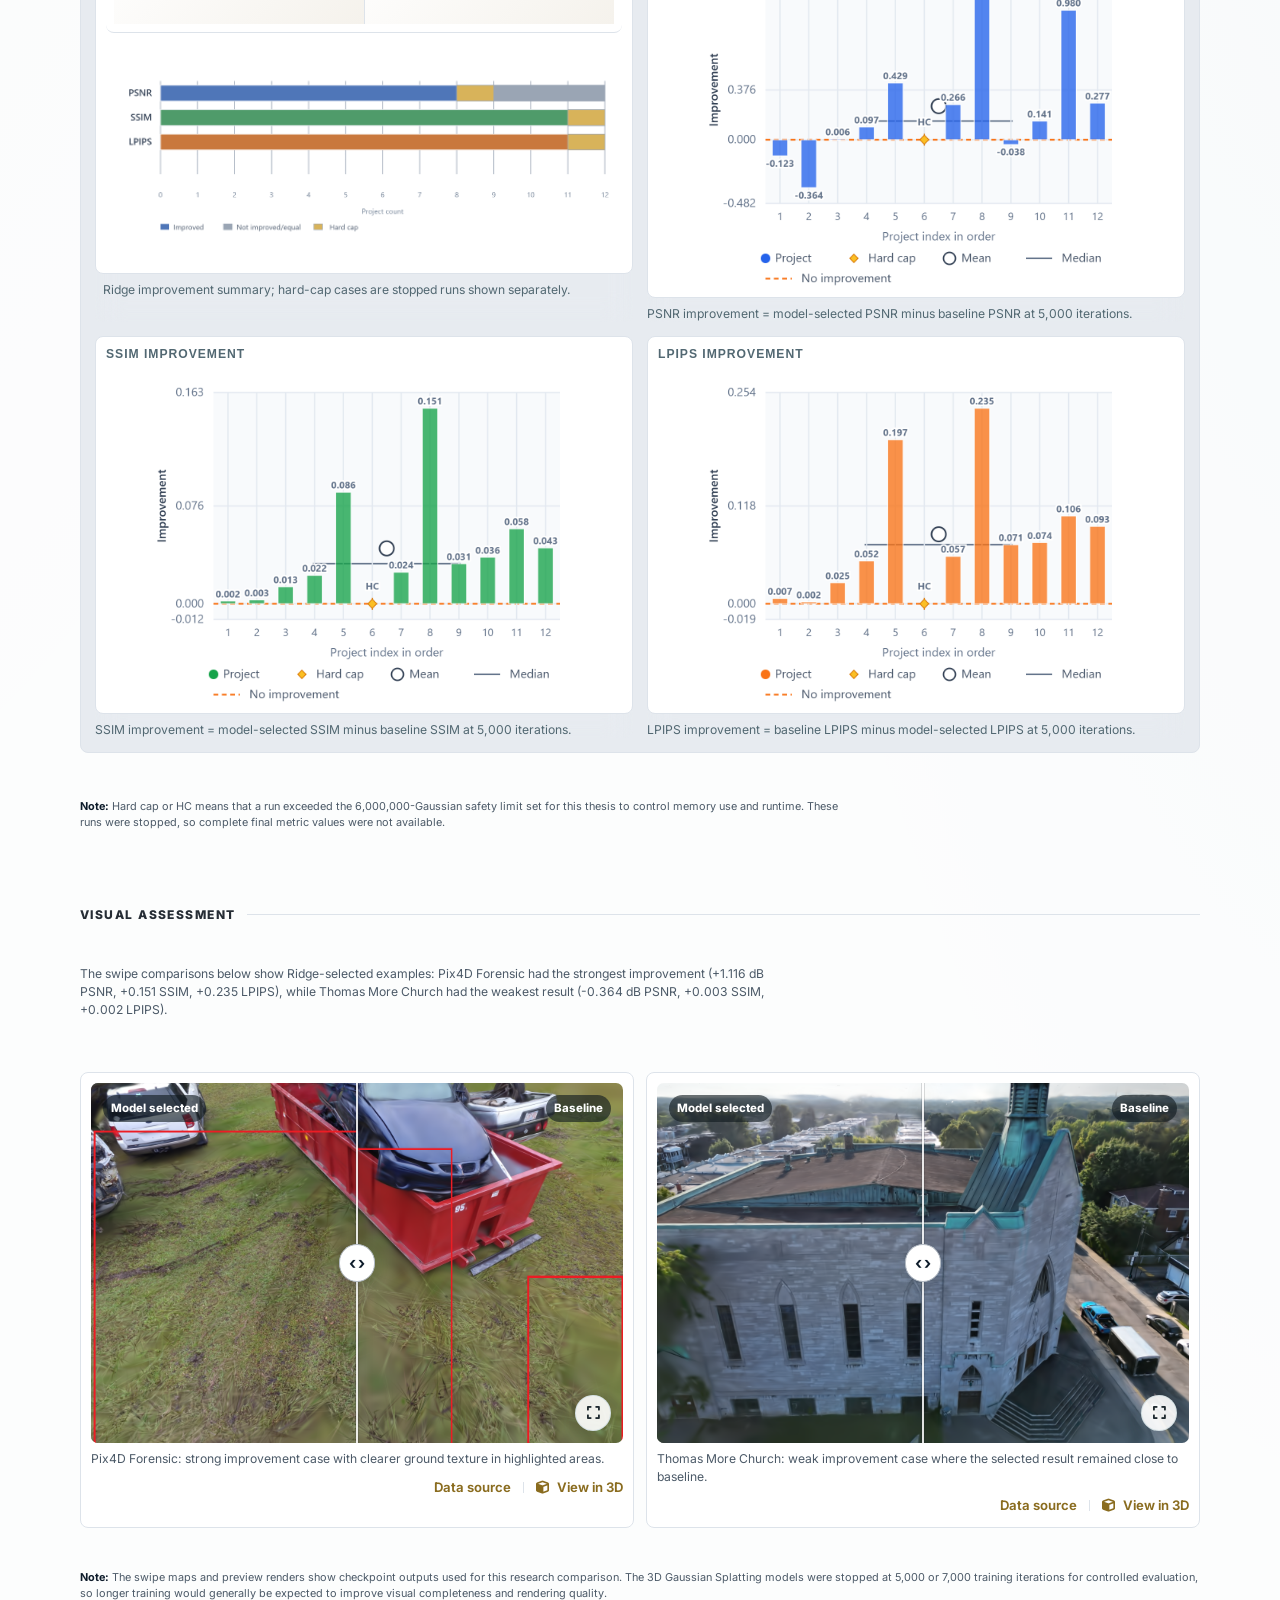
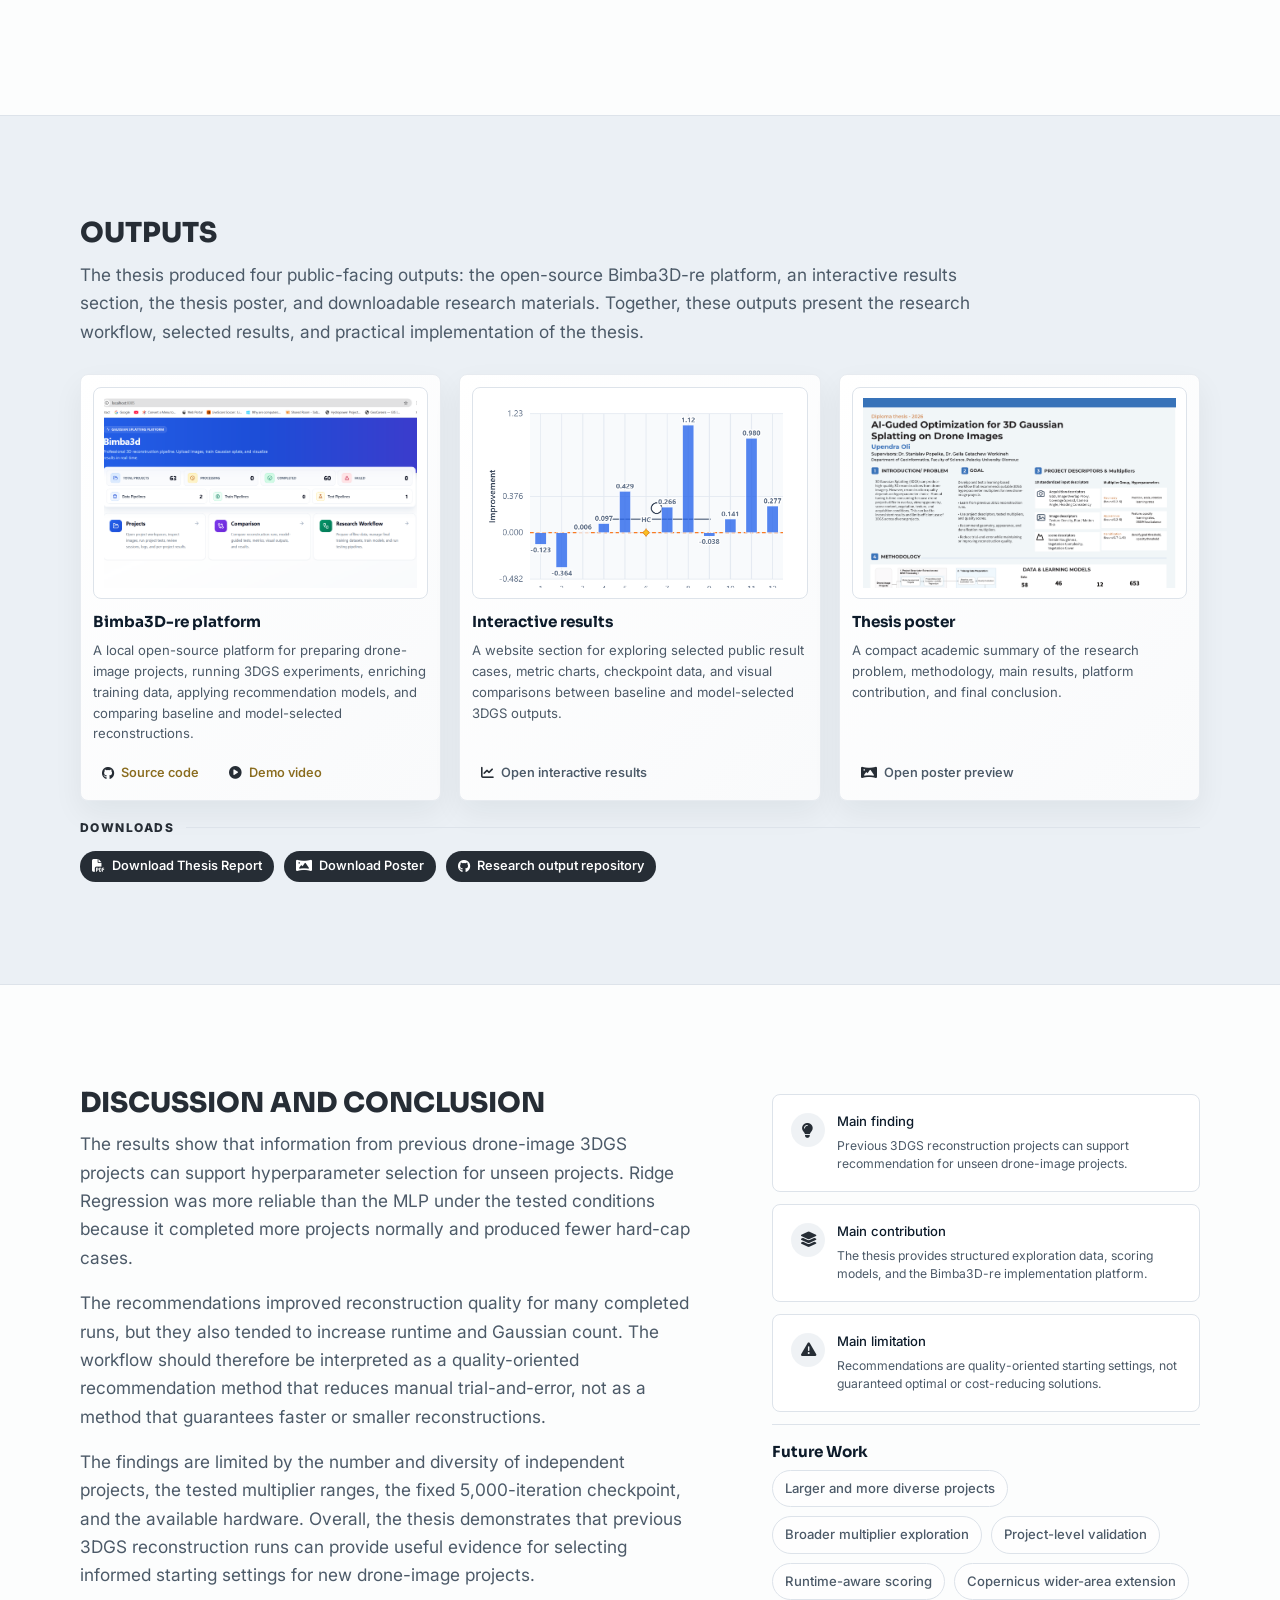
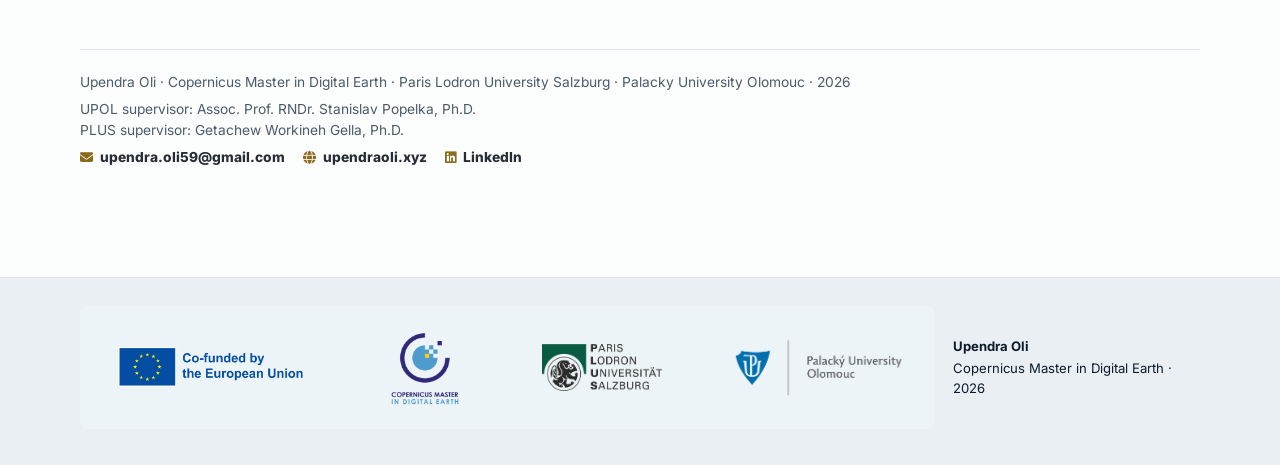
==== commit 4bfa35d0: "supervisor section updated" ====
--- a/pages/thesis.html
+++ b/pages/thesis.html
@@ -45,7 +45,8 @@
         <h1>AI-Guided Optimization for 3D Gaussian Splatting on Drone Images</h1>
         <p class="meta-line">
           <strong>Upendra Oli</strong><br>
-          Supervisor: Dr. Stanislav Popelka &middot; Dr. Getachew Workineh Gella
+          UPOL supervisor: Assoc. Prof. RNDr. Stanislav Popelka, Ph.D.<br>
+          PLUS supervisor: Getachew Workineh Gella, Ph.D.
         </p>
         <div class="hero-actions">
           <a href="#overview"><i class="fa-solid fa-circle-info"></i> Overview</a>
@@ -365,7 +366,7 @@
         </div>
         <div class="compact-contact">
           <p>Upendra Oli &middot; Copernicus Master in Digital Earth &middot; Paris Lodron University Salzburg &middot; Palacky University Olomouc &middot; 2026</p>
-          <p>Supervisor: Dr. Stanislav Popelka &middot; Dr. Getachew Workineh Gella</p>
+          <p>UPOL supervisor: Assoc. Prof. RNDr. Stanislav Popelka, Ph.D.<br>PLUS supervisor: Getachew Workineh Gella, Ph.D.</p>
           <p class="contact-icon-row">
             <a href="mailto:upendra.oli59@gmail.com"><i class="fa-solid fa-envelope"></i> upendra.oli59@gmail.com</a>
             <a href="https://upendraoli.xyz" target="_blank" rel="noreferrer"><i class="fa-solid fa-globe"></i> upendraoli.xyz</a>
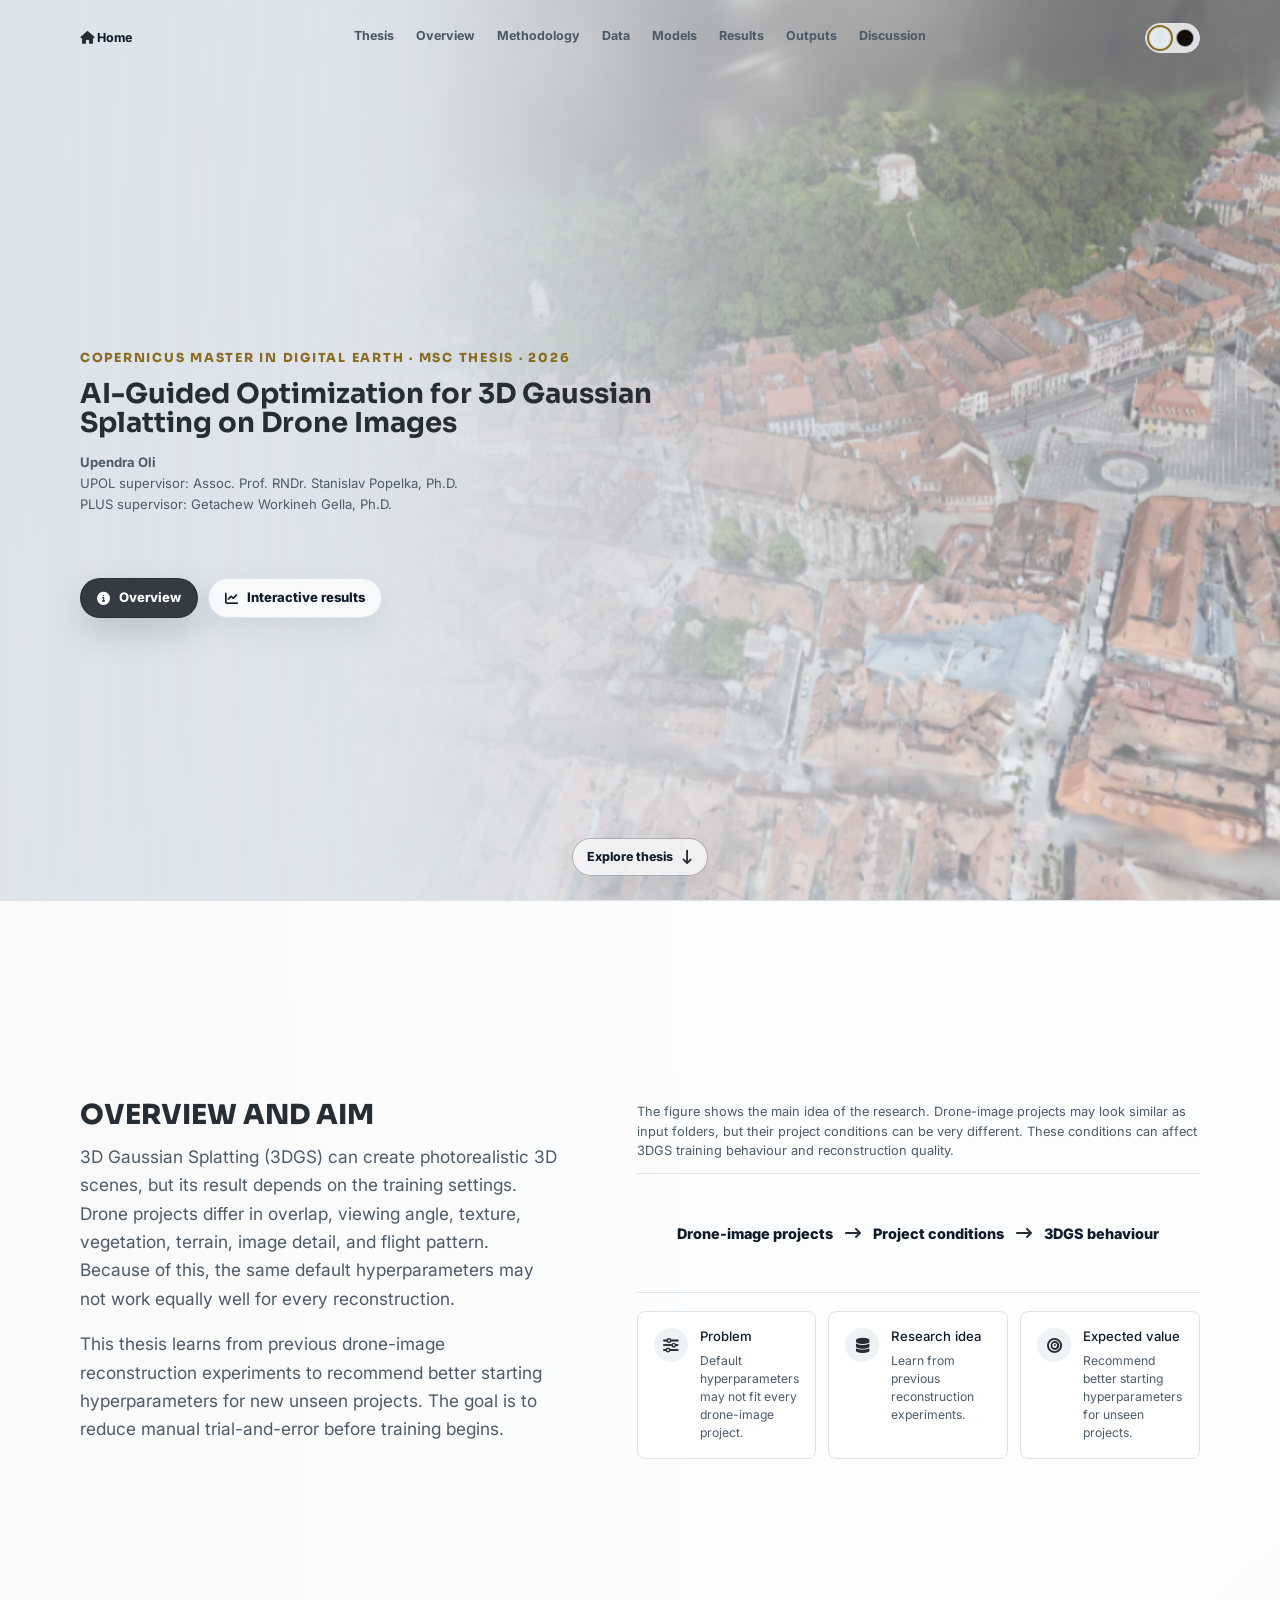
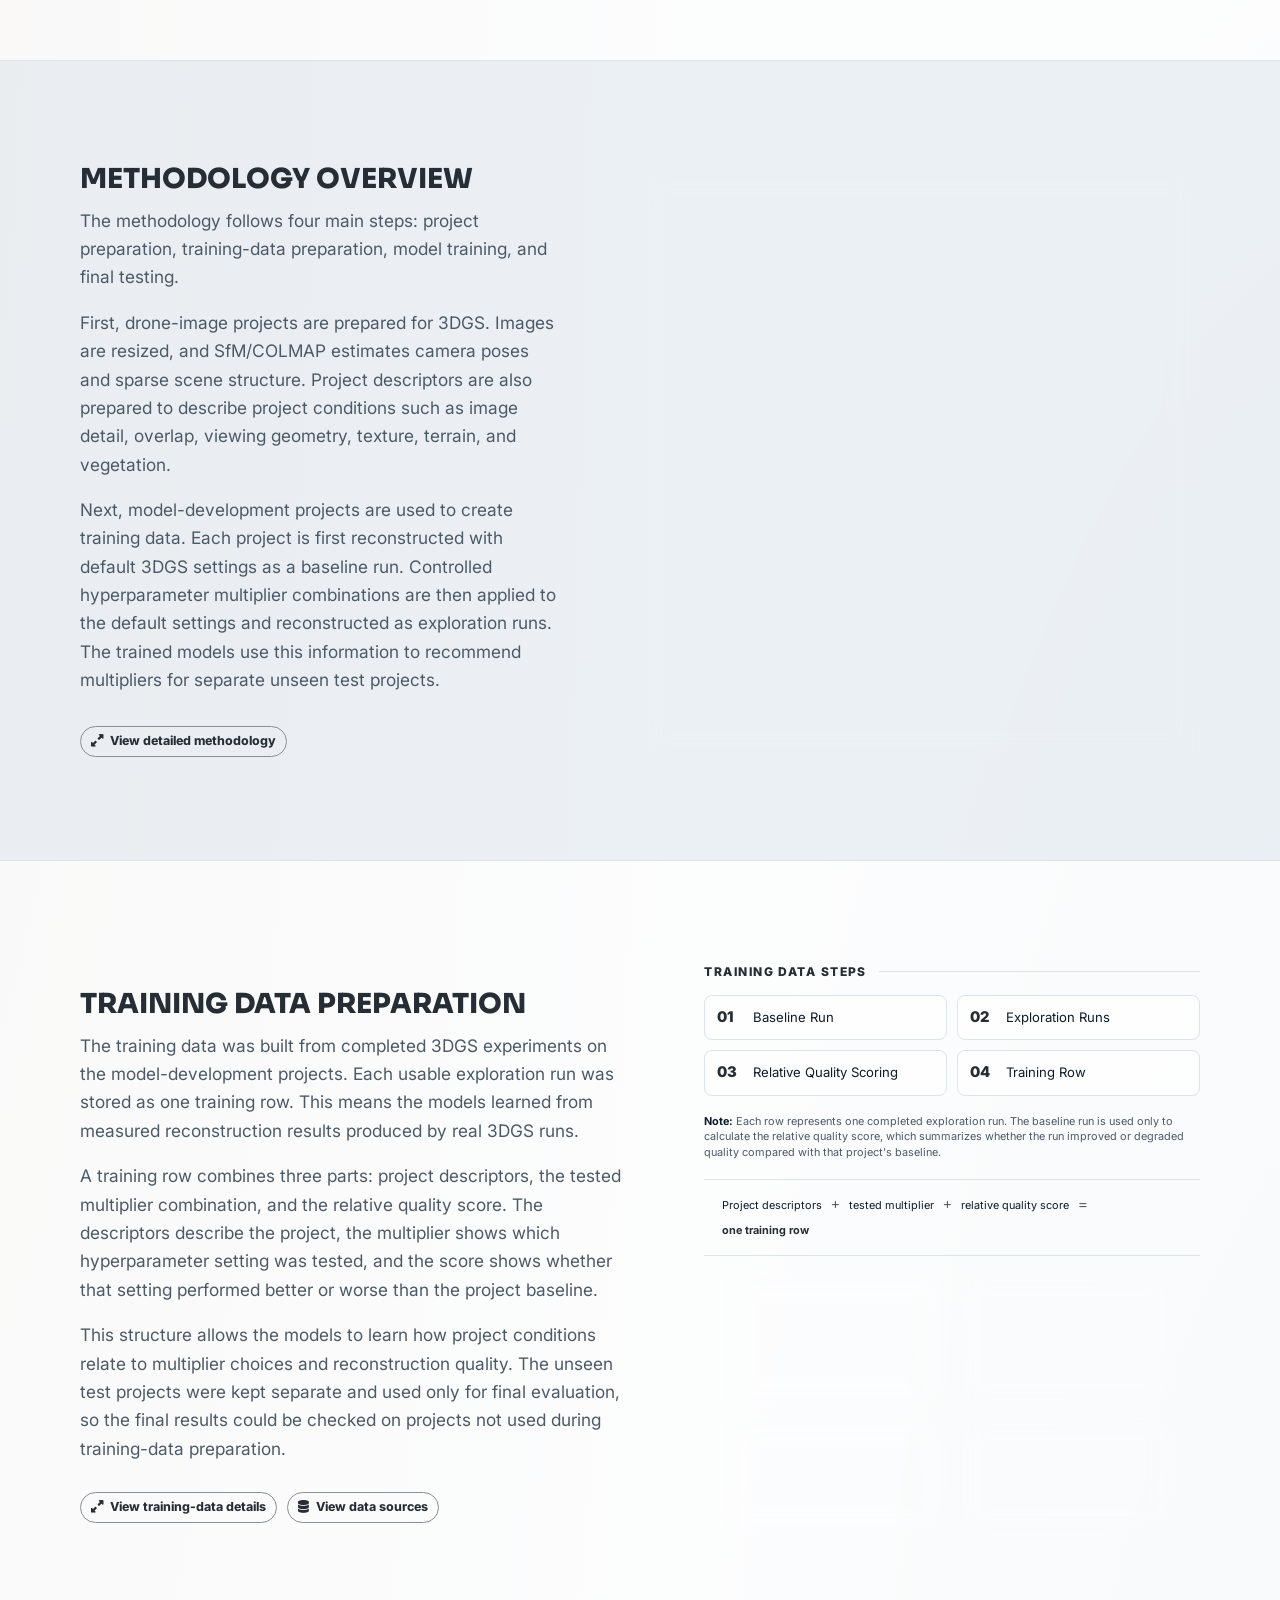
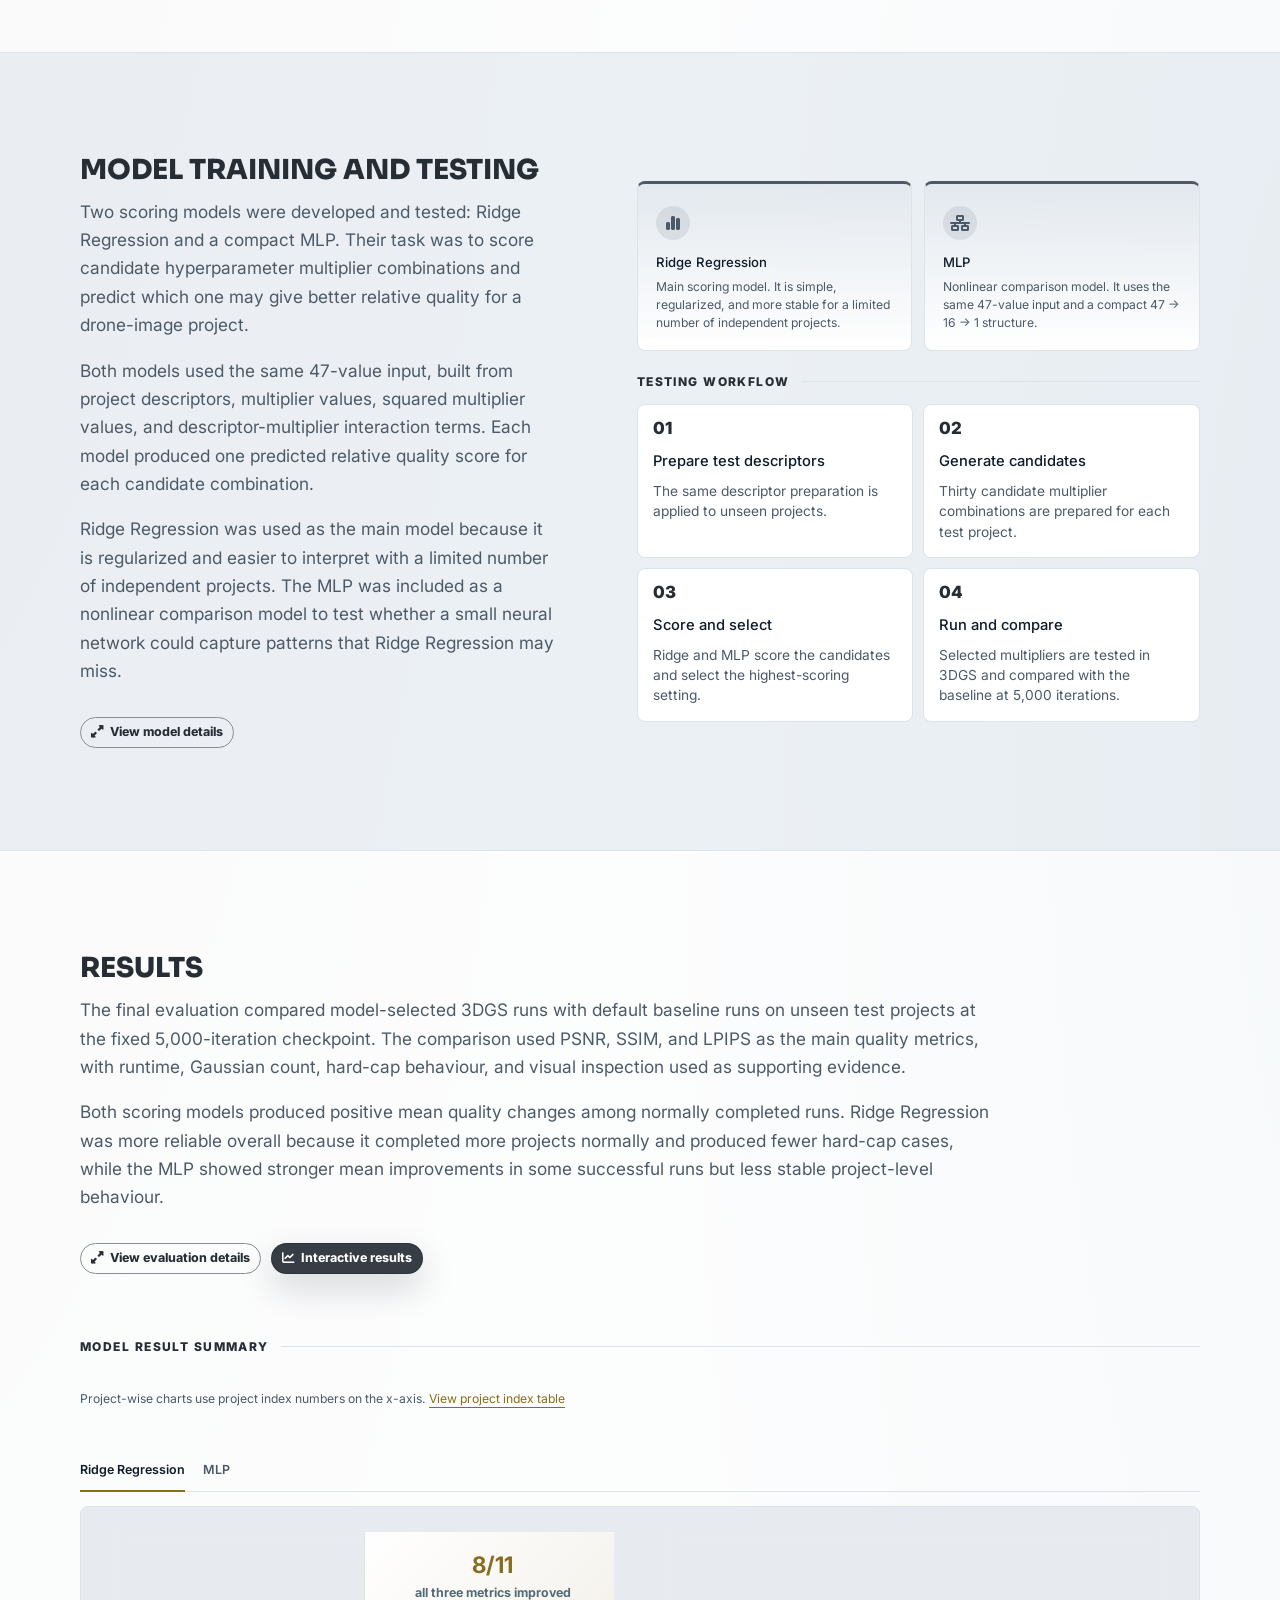
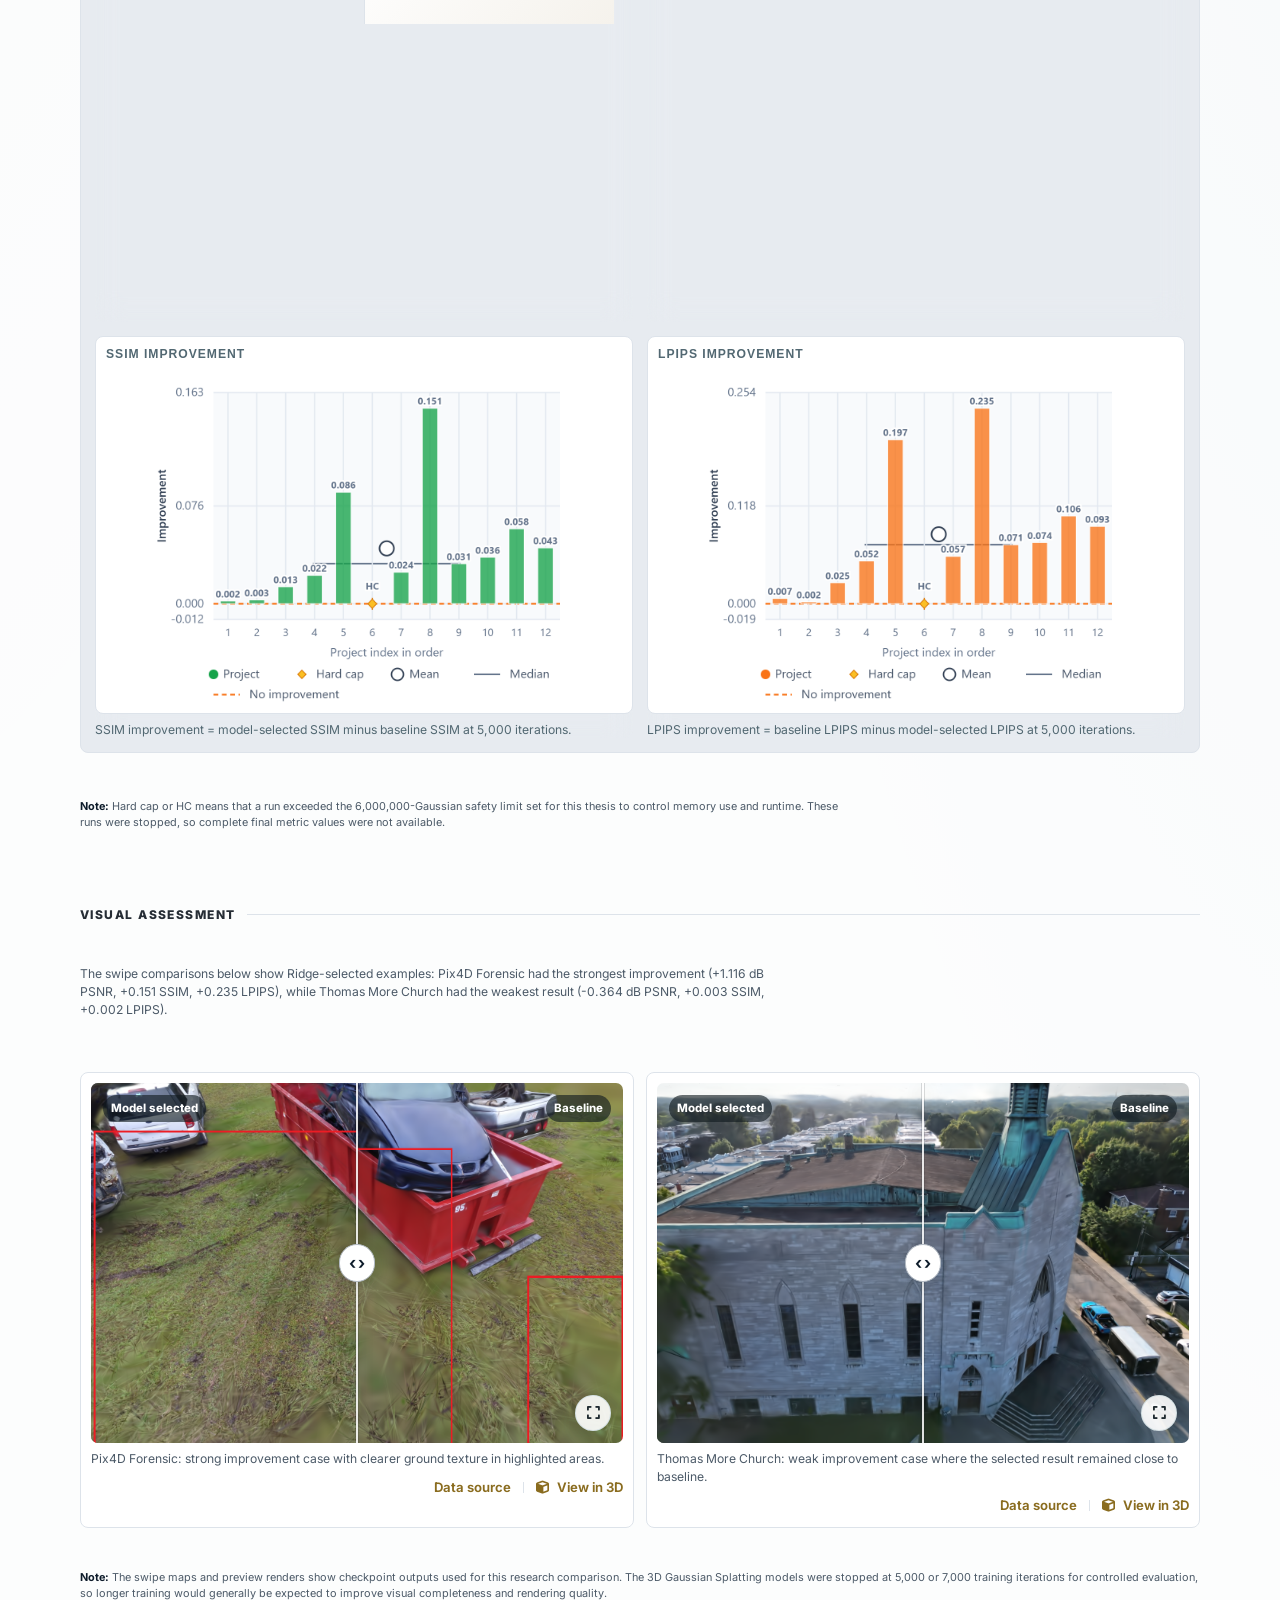
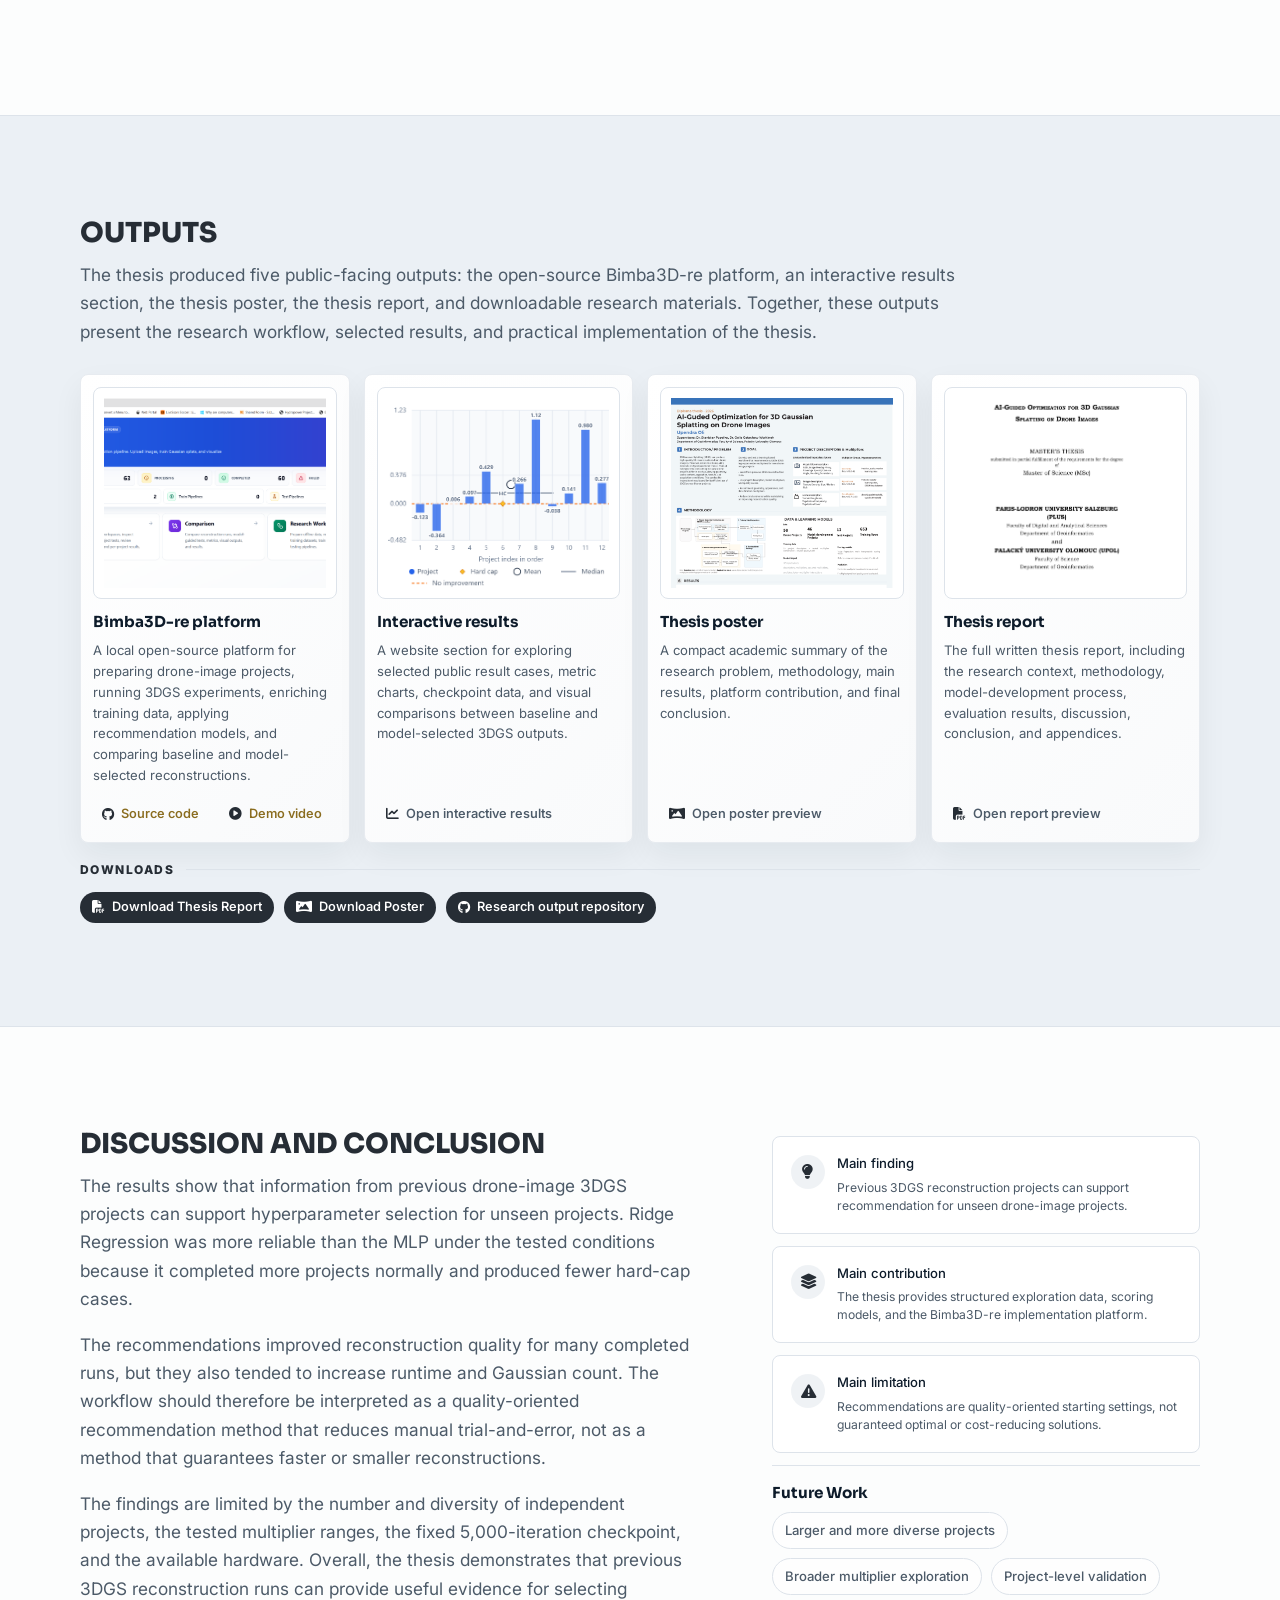
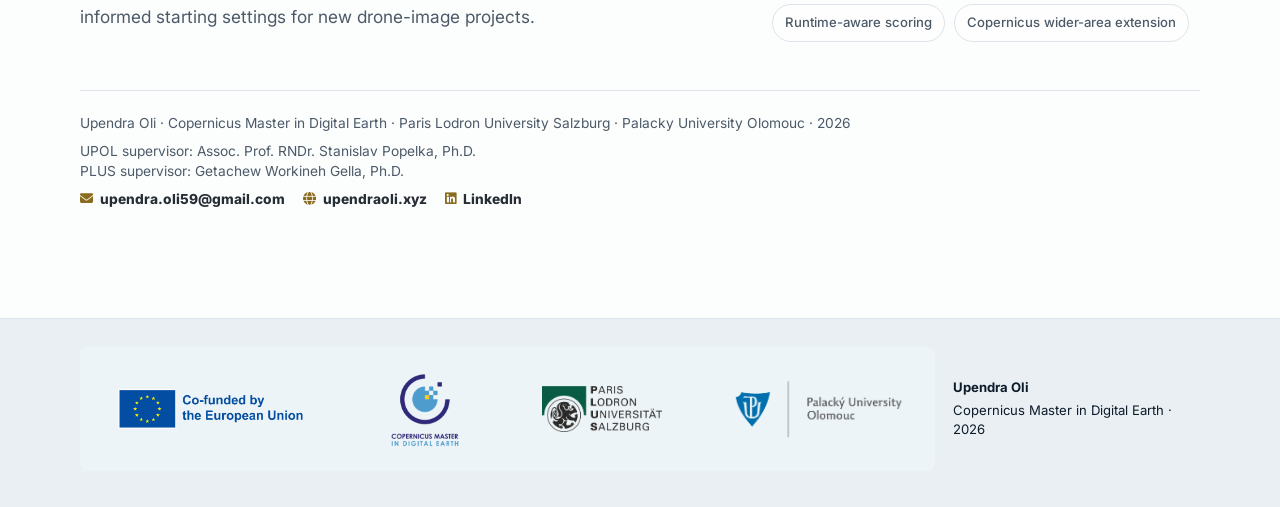
==== commit e9cc3833: "report pushed to cards" ====
--- a/pages/thesis.html
+++ b/pages/thesis.html
@@ -5,6 +5,15 @@
   <meta name="viewport" content="width=device-width, initial-scale=1.0">
   <title>AI-Guided Optimization for 3D Gaussian Splatting on Drone Images</title>
   <meta name="description" content="Master's thesis website by Upendra Oli on AI-guided hyperparameter recommendation for 3D Gaussian Splatting using drone imagery.">
+  <!-- Google tag (gtag.js) -->
+  <script async src="https://www.googletagmanager.com/gtag/js?id=G-BC9MPLSP0S"></script>
+  <script>
+    window.dataLayer = window.dataLayer || [];
+    function gtag(){dataLayer.push(arguments);}
+    gtag('js', new Date());
+
+    gtag('config', 'G-BC9MPLSP0S');
+  </script>
   <link rel="preconnect" href="https://fonts.googleapis.com">
   <link rel="preconnect" href="https://fonts.gstatic.com" crossorigin>
   <link rel="stylesheet" href="https://fonts.googleapis.com/css2?family=Inter:wght@400;500;600;700&family=Sora:wght@500;600;700;800&display=swap">
@@ -287,7 +296,7 @@
       <div class="research-container story-stack">
         <div class="section-heading">
           <p class="section-kicker">Outputs</p>
-          <p>The thesis produced four public-facing outputs: the open-source Bimba3D-re platform, an interactive results section, the thesis poster, and downloadable research materials. Together, these outputs present the research workflow, selected results, and practical implementation of the thesis.</p>
+          <p>The thesis produced five public-facing outputs: the open-source Bimba3D-re platform, an interactive results section, the thesis poster, the thesis report, and downloadable research materials. Together, these outputs present the research workflow, selected results, and practical implementation of the thesis.</p>
         </div>
         <div class="output-showcase">
           <article class="output-item output-card-clickable" tabindex="0" data-detail-target="bimba-platform-detail">
@@ -324,6 +333,18 @@
               <p>A compact academic summary of the research problem, methodology, main results, platform contribution, and final conclusion.</p>
               <div class="output-links">
                 <span><i class="fa-solid fa-panorama"></i> Open poster preview</span>
+              </div>
+            </div>
+          </article>
+          <article class="output-item output-card-clickable" tabindex="0" data-output-preview="../assets/downloads/thesis_report_upendra_oli_2026.pdf" data-output-title="Thesis report" data-output-actions="true" data-output-download="thesis_report_upendra_oli_2026.pdf">
+            <figure class="figure-card report-preview">
+              <img class="output-preview-img" src="../assets/photo/thesis_ss.png" alt="Thesis report screenshot">
+            </figure>
+            <div>
+              <h3>Thesis report</h3>
+              <p>The full written thesis report, including the research context, methodology, model-development process, evaluation results, discussion, conclusion, and appendices.</p>
+              <div class="output-links">
+                <span><i class="fa-solid fa-file-pdf"></i> Open report preview</span>
               </div>
             </div>
           </article>
--- a/css/styles.css
+++ b/css/styles.css
@@ -2933,8 +2933,8 @@
 
 .output-showcase {
   display: grid;
-  grid-template-columns: repeat(3, minmax(0, 1fr));
-  gap: 18px;
+  grid-template-columns: repeat(4, minmax(0, 1fr));
+  gap: 14px;
 }
 
 .outputs-section .section-heading,
@@ -3032,6 +3032,10 @@
 .poster-preview .output-preview-img {
   object-fit: cover;
   object-position: top center;
+}
+
+.report-preview {
+  min-height: 190px;
 }
 
 .output-links {
@@ -5766,11 +5770,15 @@
   }
 
   .output-showcase {
+    grid-template-columns: repeat(2, minmax(0, 1fr));
+  }
+}
+
+@media (max-width: 760px) {
+  .output-showcase {
     grid-template-columns: 1fr;
   }
-}
-
-@media (max-width: 760px) {
+
   .story-layout .story-copy h2,
   .story-layout .section-heading h2 {
     font-size: clamp(1.35rem, 6vw, 1.85rem);
